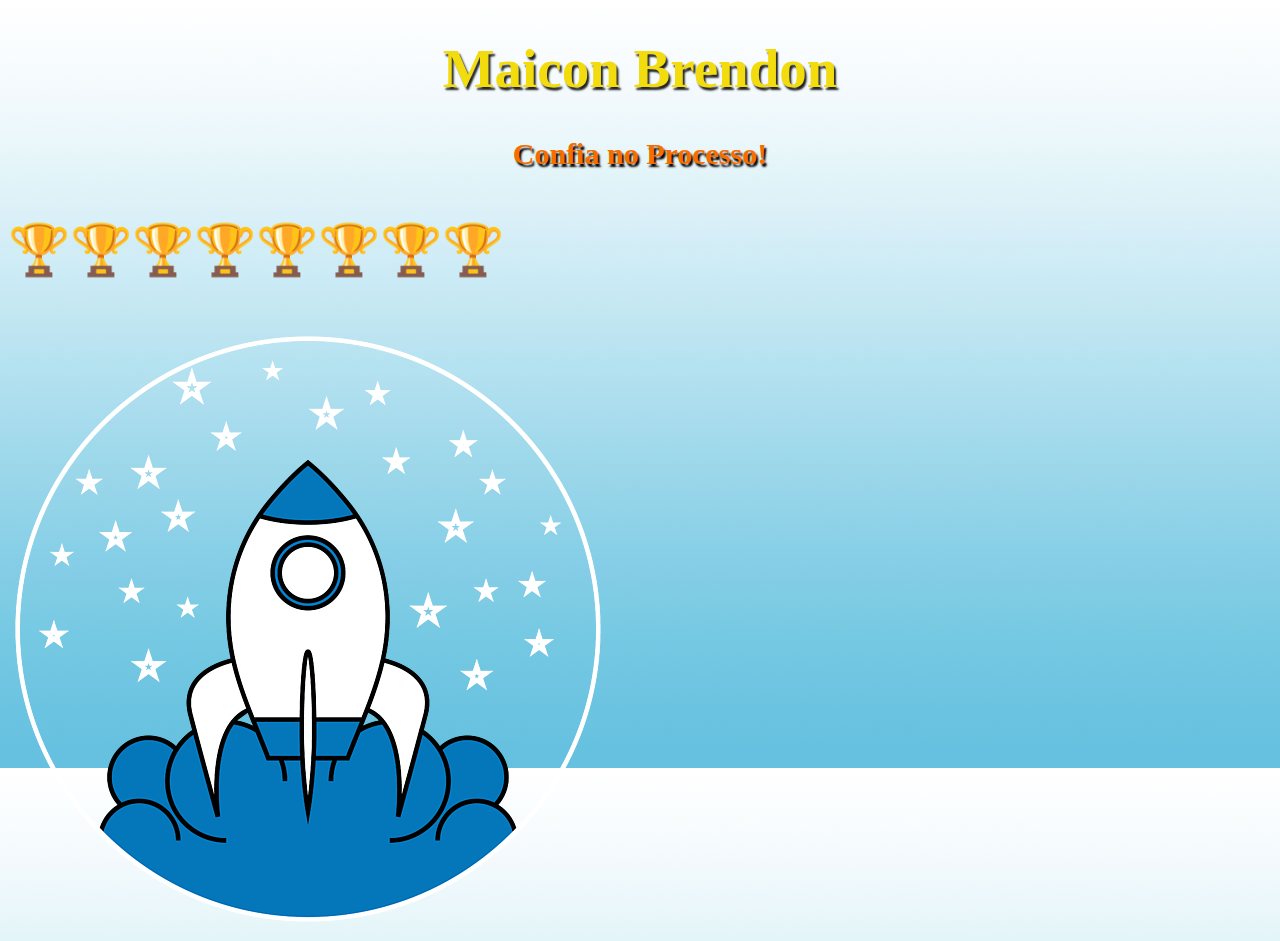
==== index.html @ f7c375b6 "Update index.html" ====
<!DOCTYPE html>
<html lang="pt">
<head>
    <meta charset="UTF-8">
    <meta http-equiv="X-UA-Compatible" content="IE=edge">
    <meta name="viewport" content="width=device-width, initial-scale=1.0">
    <link href="css/style.css" rel="stylesheet">
    <title>Trajetoria Maicon</title>
</head>
<body background="img/fundo.jpg">

   

    <h1>Maicon Brendon</h1>
    <h3>Confia no Processo!</h3>
    <p style="font-size:50px">&#127942;&#127942;&#127942;&#127942;&#127942;&#127942;&#127942;&#127942;</p>


    <a href="trajetoria.html"><img src="img\foguete.png"></a>
</body>

</html>
---- css/style.css ----
h1 {
    text-shadow: rgb(34, 34, 34) 2px 3px 2px;
    font-family: Audiowide;
    color: rgb(243, 220, 13);
    font-size:55px;
    text-align: center;
  }
  h3 {
    text-shadow: rgb(0, 0, 0) 2px 3px 2px;
    font-family: Copperplate, Papyrus, fantasy; 
    color: rgb(245, 110, 0);
    font-size:30px;
    text-align: center;
  }
  
button {
background-color: rgb(102, 199, 238);
font-size:  25px;
border-style:outset
}
h4 {
  font-size: 20px;
  
}
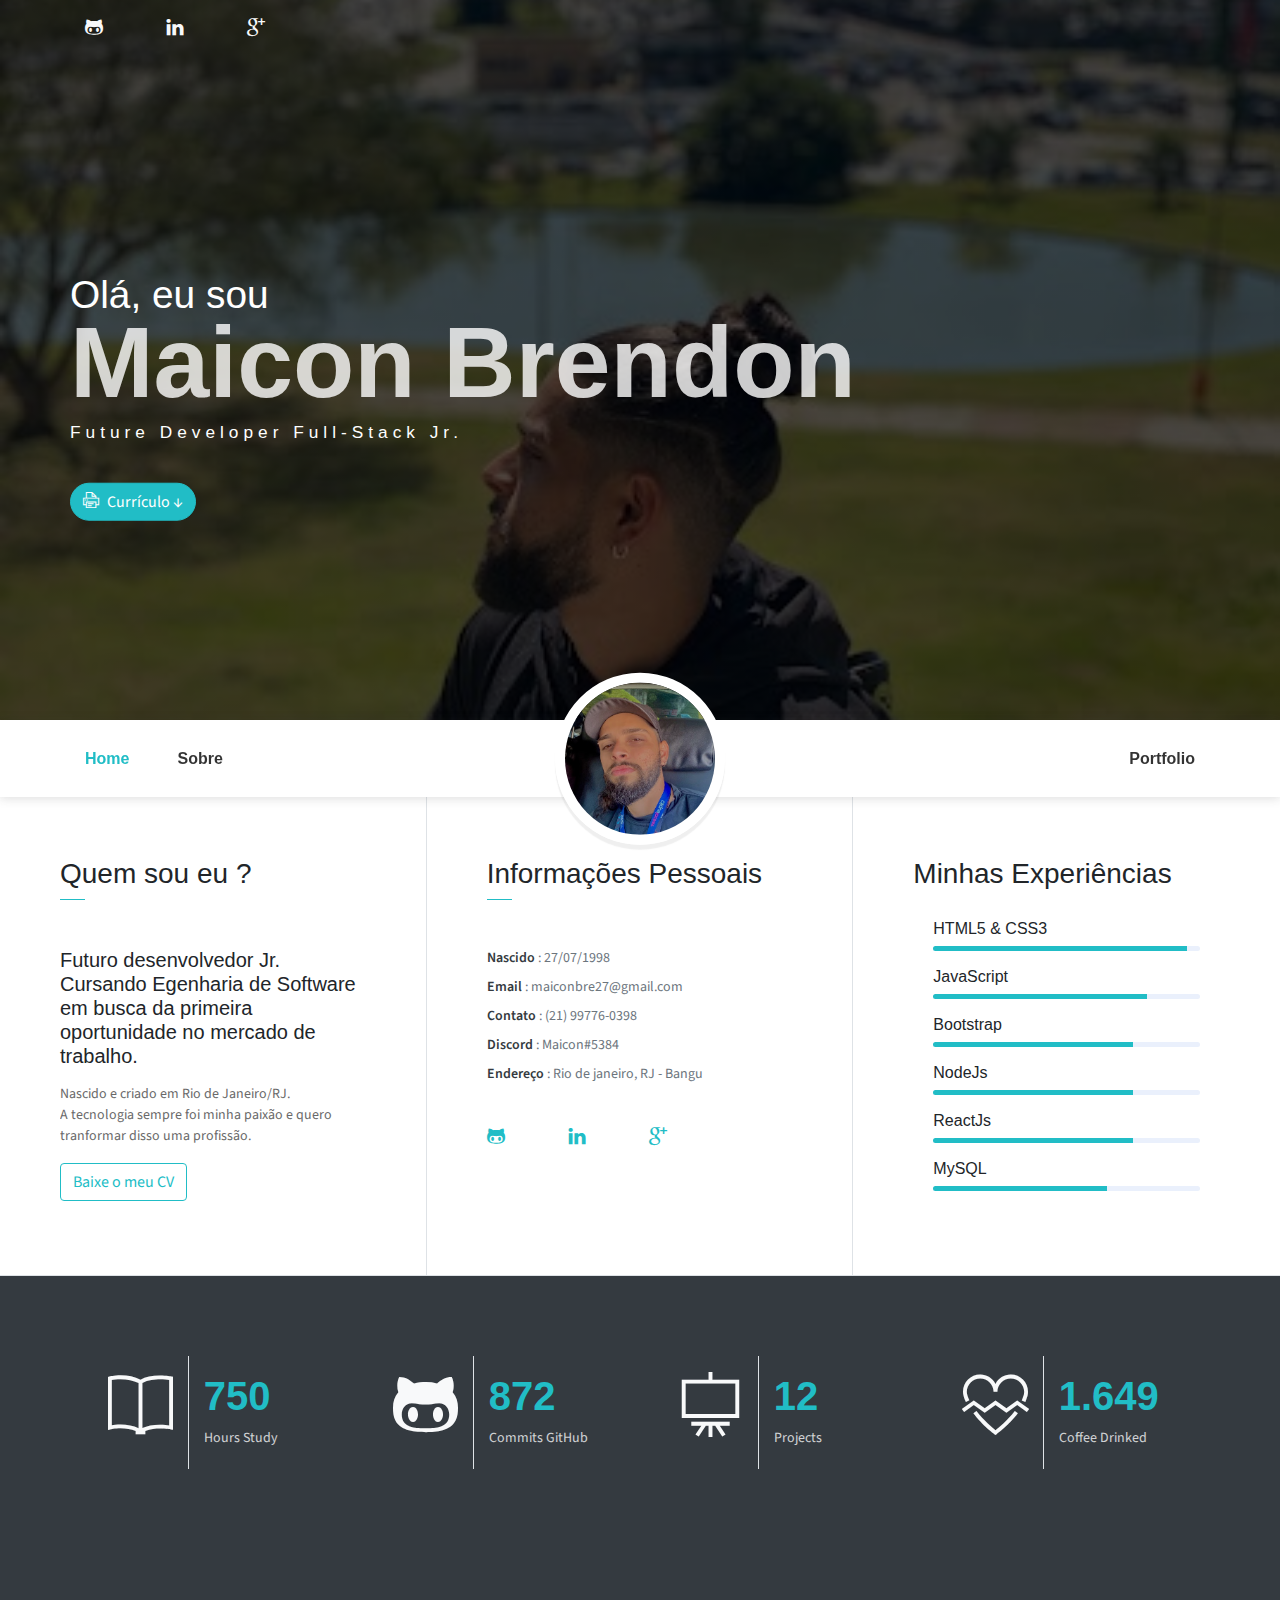
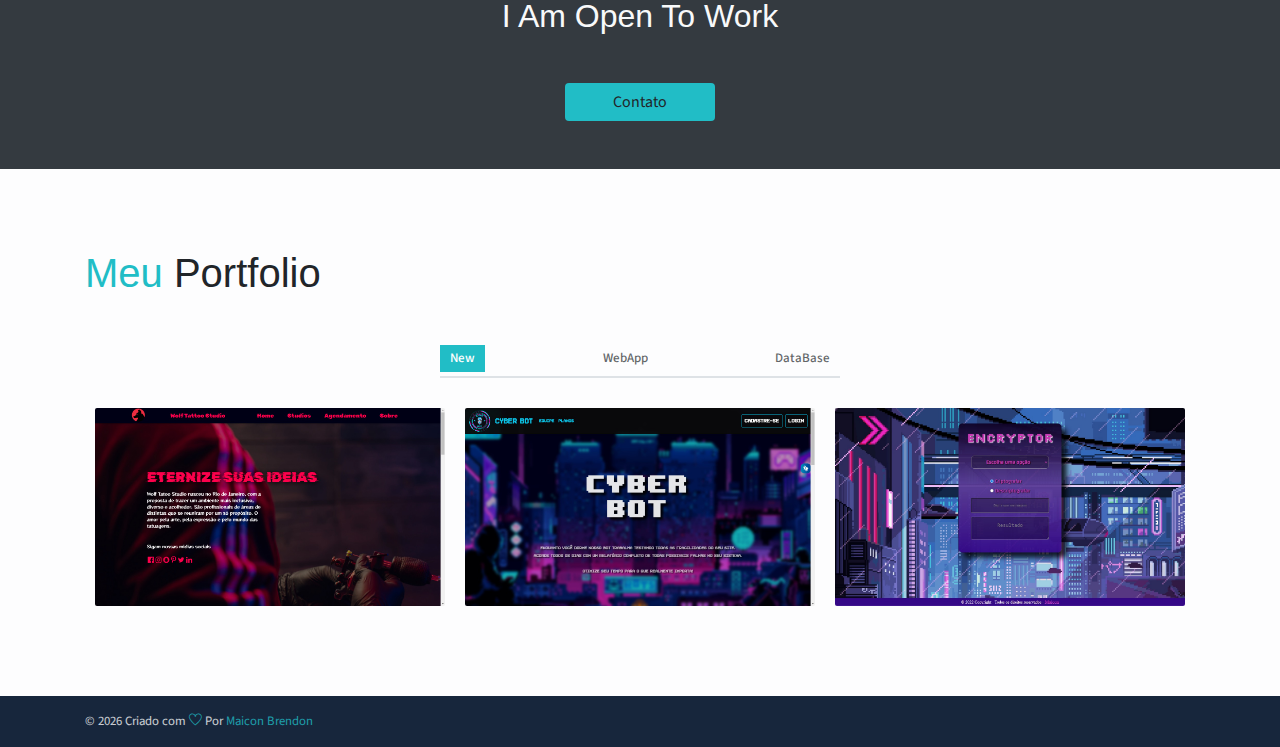
==== commit 13a7f58b: "initial" ====
--- a/index.html
+++ b/index.html
@@ -1,22 +1,375 @@
 <!DOCTYPE html>
-<html lang="pt">
+<html lang="Pt-br">
+
 <head>
-    <meta charset="UTF-8">
-    <meta http-equiv="X-UA-Compatible" content="IE=edge">
-    <meta name="viewport" content="width=device-width, initial-scale=1.0">
-    <link href="css/style.css" rel="stylesheet">
-    <title>Trajetoria Maicon</title>
+    <meta charset="utf-8">
+    <meta name="viewport" content="width=device-width, initial-scale=1, shrink-to-fit=no">
+    <meta name="description" content="Portifolio">
+    <meta name="author" content="Devcrud">
+    <title>Maicon Portifolio</title>
+    <!-- font icons -->
+    <link rel="stylesheet" href="assets/vendors/themify-icons/css/themify-icons.css">
+    <!-- Bootstrap -->
+    <link rel="stylesheet" href="assets/css/portifolio.css">
 </head>
-<body background="img/fundo.jpg">
-
-   
-
-    <h1>Maicon Brendon</h1>
-    <h3>Confia no Processo!</h3>
-    <p style="font-size:50px">&#127942;&#127942;&#127942;&#127942;&#127942;&#127942;&#127942;&#127942;</p>
-
-
-    <a href="trajetoria.html"><img src="img\foguete.png"></a>
+
+<body data-spy="scroll" data-target=".navbar" data-offset="40" id="home">
+    <header class="header">
+        <div class="container">
+            <ul class="social-icons pt-3">
+                <li class="social-item"><a class="social-link text-light" href="https://github.com/maiconbre"><i
+                            class="ti-github" aria-hidden="true"></i></a></li>
+                <li class="social-item"><a class="social-link text-light"
+                        href="https://www.linkedin.com/in/maiconbre"><i class="ti-linkedin" aria-hidden="true"></i></a>
+                </li>
+                <li class="social-item"><a class="social-link text-light" href="mailto:maiconbre27@gmail.com"><i
+                            class="ti-google" aria-hidden="true"></i></a></li>
+            </ul>
+            <div class="header-content">
+                <h4 class="header-subtitle">Olá, eu sou</h4>
+                <h1 class="header-title">Maicon Brendon</h1>
+                <h6 class="header-mono">Future Developer Full-Stack Jr.</h6>
+                <a
+                    href="https://docs.google.com/document/d/1qJkdGlMITbYzUSKzzNQLturrUmGFOZts/edit?usp=sharing&ouid=106747272976294875037&rtpof=true&sd=true">
+                    <button class="btn btn-primary btn-rounded"><i class="ti-printer pr-2"></i>Currículo ↓</button>
+                </a>
+            </div>
+        </div>
+    </header>
+    <nav class="navbar sticky-top navbar-expand-lg navbar-light bg-white" data-spy="affix" data-offset-top="510">
+        <div class="container">
+            <button class="navbar-toggler ml-auto" type="button" data-toggle="collapse"
+                data-target="#navbarSupportedContent" aria-controls="navbarSupportedContent" aria-expanded="false"
+                aria-label="Toggle navigation">
+                <span class="navbar-toggler-icon"></span>
+            </button>
+            <div class="collapse mt-sm-20 navbar-collapse" id="navbarSupportedContent">
+                <ul class="navbar-nav mr-auto">
+                    <li class="nav-item">
+                        <a href="#home" class="nav-link">Home</a>
+                    </li>
+                    <li class="nav-item">
+                        <a href="#about" class="nav-link">Sobre</a>
+                    </li>
+
+                </ul>
+                <ul class="navbar-nav brand">
+                    <img src="assets/imgs/avatar.jpg" alt="" class="brand-img">
+                    <li class="brand-txt">
+                        <h5 class="brand-title">Maicon Brendon</h5>
+                        <div class="brand-subtitle">Developer Jr.</div>
+                    </li>
+                </ul>
+                <ul class="navbar-nav ml-auto">
+                    <li class="nav-item">
+                        <a href="#portfolio" class="nav-link">Portfolio</a>
+                    </li>
+                </ul>
+            </div>
+        </div>
+    </nav>
+    <div class="container-fluid">
+        <div id="about" class="row about-section">
+            <div class="col-lg-4 about-card">
+                <h3 class="font-weight-light">Quem sou eu ?</h3>
+                <span class="line mb-5"></span>
+                <h5 class="mb-3">Futuro desenvolvedor Jr. <br>Cursando Egenharia de Software em busca da primeira oportunidade no mercado de trabalho.
+                </h5>
+                <p class="mt-20">Nascido e criado em Rio de Janeiro/RJ.<br> A tecnologia sempre foi minha paixão e quero
+                    tranformar disso uma profissão.</p>
+                <a
+                    href="https://docs.google.com/document/d/1qJkdGlMITbYzUSKzzNQLturrUmGFOZts/edit?usp=sharing&ouid=106747272976294875037&rtpof=true&sd=true">
+                    <button class="btn btn-outline-danger"><i class="icon-down-circled2 "></i>Baixe o meu CV</button>
+                </a>
+            </div>
+            <div class="col-lg-4 about-card">
+                <h3 class="font-weight-light">Informações Pessoais</h3>
+                <span class="line mb-5"></span>
+                <ul class="mt40 info list-unstyled">
+                    <li><span>Nascido</span> : 27/07/1998</li>
+                    <li><span>Email</span> : maiconbre27@gmail.com</li>
+                    <li><span>Contato</span> : (21) 99776-0398</li>
+                    <li><span>Discord</span> : Maicon#5384 </li>
+                    <li><span>Endereço</span> : Rio de janeiro, RJ - Bangu</li>
+                </ul>
+                <ul class="social-icons pt-3">
+                    <li class="social-item"><a class="social-link" href="https://github.com/maiconbre"><i
+                                class="ti-github" aria-hidden="true"></i></a></li>
+                    <li class="social-item"><a class="social-link" href="https://www.linkedin.com/in/maiconbre"><i
+                                class="ti-linkedin" aria-hidden="true"></i></a></li>
+                    <li class="social-item"><a class="social-link" href="mailto:maiconbre27@gmail.com"><i
+                                class="ti-google" aria-hidden="true"></i></a></li>
+                </ul>
+            </div>
+            <div class="col-lg-4 about-card">
+                <h3 class="font-weight-light">Minhas Experiências</h3>
+                <div class="card-body pb-2">
+                    <h6>HTML5 &amp; CSS3</h6>
+                    <div class="progress mb-3">
+                        <div class="progress-bar bg-danger" role="progressbar" style="width: 95%" aria-valuenow="25"
+                            aria-valuemin="0" aria-valuemax="100"></div>
+                    </div>
+                    <h6>JavaScript</h6>
+                    <div class="progress mb-3">
+                        <div class="progress-bar bg-danger" role="progressbar" style="width: 80%" aria-valuenow="25"
+                            aria-valuemin="0" aria-valuemax="100"></div>
+                    </div>
+                    <h6>Bootstrap</h6>
+                    <div class="progress mb-3">
+                        <div class="progress-bar bg-danger" role="progressbar" style="width: 75%" aria-valuenow="50"
+                            aria-valuemin="0" aria-valuemax="100"></div>
+                    </div>
+                    <h6>NodeJs</h6>
+                    <div class="progress mb-3">
+                        <div class="progress-bar bg-danger" role="progressbar" style="width: 75%" aria-valuenow="75"
+                            aria-valuemin="0" aria-valuemax="100"></div>
+                    </div>
+                    <h6>ReactJs</h6>
+                    <div class="progress mb-3">
+                        <div class="progress-bar bg-danger" role="progressbar" style="width: 75%" aria-valuenow="75"
+                            aria-valuemin="0" aria-valuemax="100"></div>
+                    </div>
+                    <h6>MySQL</h6>
+                    <div class="progress mb-3">
+                        <div class="progress-bar bg-danger" role="progressbar" style="width: 65%" aria-valuenow="75"
+                            aria-valuemin="0" aria-valuemax="100"></div>
+                    </div>
+                </div>
+            </div>
+        </div>
+    </div>
+
+
+
+    <section class="section bg-dark text-center">
+        <div class="container">
+            <div class="row text-center">
+                <div class="col-md-6 col-lg-3">
+                    <div class="row ">
+                        <div class="col-5 text-right text-light border-right py-3">
+                            <div class="m-auto"><i class="ti-book icon-xl"></i></div>
+                        </div>
+                        <div class="col-7 text-left py-3">
+                            <h1 class="text-danger font-weight-bold font40">750</h1>
+                            <p class="text-light mb-1">Hours Study</p>
+                        </div>
+                    </div>
+                </div>
+                <div class="col-md-6 col-lg-3">
+                    <div class="row">
+                        <div class="col-5 text-right text-light border-right py-3">
+                            <div class="m-auto"><i class="ti-github icon-xl"></i></div>
+                        </div>
+                        <div class="col-7 text-left py-3">
+                            <h1 class="text-danger font-weight-bold font40">872</h1>
+                            <p class="text-light mb-1">Commits GitHub</p>
+                        </div>
+                    </div>
+                </div>
+                <div class="col-md-6 col-lg-3">
+                    <div class="row">
+                        <div class="col-5 text-right text-light border-right py-3">
+                            <div class="m-auto"><i class="ti-blackboard icon-xl"></i></div>
+                        </div>
+                        <div class="col-7 text-left py-3">
+                            <h1 class="text-danger font-weight-bold font40">12</h1>
+                            <p class="text-light mb-1">Projects</p>
+                        </div>
+                    </div>
+                </div>
+                <div class="col-md-6 col-lg-3">
+                    <div class="row">
+                        <div class="col-5 text-right text-light border-right py-3">
+                            <div class="m-auto"><i class="ti-heart-broken icon-xl"></i></div>
+                        </div>
+                        <div class="col-7 text-left py-3">
+                            <h1 class="text-danger font-weight-bold font40">1.649</h1>
+                            <p class="text-light mb-1">Coffee Drinked</p>
+                        </div>
+                    </div>
+                </div>
+            </div>
+        </div>
+    </section>
+    <section class="section bg-dark py-5">
+        <div class="container text-center">
+            <h2 class="text-light mb-5 font-weight-normal">I Am Open To Work</h2>
+            <a href="mailto:maiconbre27@gmail.com">
+                <button class="btn bg-primary w-lg">Contato</button>
+            </a>
+        </div>
+    </section>
+
+    <!-- Portfolio Section -->
+    <section class="section bg-custom-gray" id="portfolio">
+        <div class="container">
+            <h1 class="mb-5"><span class="text-danger">Meu</span> Portfolio</h1>
+            <div class="portfolio">
+                <div class="filters">
+                    <a href="#" data-filter=".new" class="active">
+                        New
+                    </a>
+                    
+                    <a href="#" data-filter=".branding">
+                        WebApp
+                    </a>
+                    <a href="#" data-filter=".web">
+                        DataBase
+                    </a>
+                </div>
+                <div class="portfolio-container">
+                    <div class="col-md-6 col-lg-4 web">
+                        <div class="portfolio-item">
+                            <img src="assets/imgs/web-1.jpg" class="img-fluid"
+                                alt="Download free bootstrap 4 admin dashboard, free boootstrap 4 templates">
+                            <div class="content-holder">
+                                <a class="img-popup" href="assets/imgs/web-1.png"></a>
+                                <div class="text-holder">
+                                    <h6 class="title">MySQL & PowerBi</h6>
+                                    <p class="subtitle">Dashboard no conjunto de dados da Steam, afim de realizar uma visualização de dados no PowerBi a partir das Queries do MySQL.</p>
+                                </div>
+                            </div>
+                        </div>
+                    </div>
+                    <div class="col-md-6 col-lg-4 web">
+                        <div class="portfolio-item">
+                            <img src="assets/imgs/web-2.jpg" class="img-fluid"
+                                alt="Download free bootstrap 4 admin dashboard, free boootstrap 4 templates">
+                            <div class="content-holder">
+                                <a class="img-popup" href="assets/imgs/web-2.png"></a>
+                                <div class="text-holder">
+                                    <h6 class="title">NodeJS</h6>
+                                    <p class="subtitle">Consiste em usar o Node para criar um código que recebe uma lista de propriedades de CSS e devolve-as ordenadas de A-Z.</p>
+                                </div>
+                            </div>
+                        </div>
+                    </div>
+                    
+                    <div class="col-md-6 col-lg-4 web">
+                        <div class="portfolio-item">
+                            <img src="assets/imgs/web-4.jpg" class="img-fluid"
+                                alt="Download free bootstrap 4 admin dashboard, free boootstrap 4 templates">
+                            <div class="content-holder">
+                                <a class="img-popup" href="assets/imgs/web-3.png"></a>
+                                <div class="text-holder">
+                                    <h6 class="title">JSON Sever</h6>
+                                    <p class="subtitle">Data base para um site de Tatoo</p>
+                                </div>
+                            </div>
+                        </div>
+                    </div>
+                    <div class="col-md-6 col-lg-4 web">
+                        <div class="portfolio-item">
+                            <img src="assets/imgs/web-5.jpg" class="img-fluid"
+                                alt="Download free bootstrap 4 admin dashboard, free boootstrap 4 templates">
+                            <div class="content-holder">
+                                <a class="img-popup" href="assets/imgs/web-3.png"></a>
+                                <div class="text-holder">
+                                    <h6 class="title">JSON Sever</h6>
+                                    <p class="subtitle">Data base para um site de Tatoo</p>
+                                </div>
+                            </div>
+                        </div>
+                    </div>
+
+                    
+                    
+                   
+                    <div class="col-md-6 col-lg-4 branding new">
+                        <div class="portfolio-item">
+                            <img src="assets/imgs/branding-1.jpg" class="img-fluid"
+                                alt="Download free bootstrap 4 admin dashboard, free boootstrap 4 templates">
+                            <div class="content-holder">
+                                <a class="img-popup" href="assets/imgs/branding-1.jpg"></a>
+                                <div class="text-holder">
+                                    <h6 class="title">ReactJs + JSON Server</h6>
+                                    <p class="subtitle">Uma plataforma online que fornece informações sobre os estúdios de tatuagem, incluindo sua localização, horários de funcionamento, portfólio de trabalhos e também um formulário de agendamento em React.</p>
+                                </div>
+                            </div>
+                        </div>
+                    </div>
+                    <div class="col-md-6 col-lg-4 branding new">
+                        <div class="portfolio-item">
+                            <img src="assets/imgs/branding-2.jpg" class="img-fluid"
+                                alt="Download free bootstrap 4 admin dashboard, free boootstrap 4 templates">
+                            <div class="content-holder">
+                                <a class="img-popup" href="assets/imgs/branding-2.jpg"></a>
+                                <div class="text-holder">
+                                    <h6 class="title">BRANDING</h6>
+                                    <p class="subtitle">Expedita corporis doloremque velit in totam!</p>
+                                </div>
+                            </div>
+                        </div>
+                    </div>
+                    <div class="col-md-6 col-lg-4 branding ">
+                        <div class="portfolio-item">
+                            <img src="assets/imgs/branding-3.jpg" class="img-fluid"
+                                alt="Download free bootstrap 4 admin dashboard, free boootstrap 4 templates">
+                            <div class="content-holder">
+                                <a class="img-popup" href="assets/imgs/branding-3.jpg"></a>
+                                <div class="text-holder">
+                                    <h6 class="title">BRANDING</h6>
+                                    <p class="subtitle">Expedita corporis doloremque velit in totam!</p>
+                                </div>
+                            </div>
+                        </div>
+                    </div>
+                    <div class="col-md-6 col-lg-4 branding">
+                        <div class="portfolio-item">
+                            <img src="assets/imgs/branding-4.jpg" class="img-fluid"
+                                alt="Download free bootstrap 4 admin dashboard, free boootstrap 4 templates">
+                            <div class="content-holder">
+                                <a class="img-popup" href="assets/imgs/branding-4.jpg"></a>
+                                <div class="text-holder">
+                                    <h6 class="title">BRANDING</h6>
+                                    <p class="subtitle">Expedita corporis doloremque velit in totam!</p>
+                                </div>
+                            </div>
+                        </div>
+                    </div>
+                    <div class="col-md-6 col-lg-4 branding new">
+                        <div class="portfolio-item">
+                            <img src="assets/imgs/branding-5.jpg" class="img-fluid"
+                                alt="Download free bootstrap 4 admin dashboard, free boootstrap 4 templates">
+                            <div class="content-holder">
+                                <a class="img-popup" href="assets/imgs/branding-5.jpg"></a>
+                                <div class="text-holder">
+                                    <h6 class="title">BRANDING</h6>
+                                    <p class="subtitle">Expedita corporis doloremque velit in totam!</p>
+                                </div>
+                            </div>
+                        </div>
+                    </div>
+                </div>
+            </div>
+        </div>
+    </section>
+    <!-- End of portfolio section -->
+
+    <footer class="footer py-3">
+        <div class="container">
+            <p class="small mb-0 text-light">
+                &copy;
+                <script>document.write(new Date().getFullYear())</script> Criado com <i
+                    class="ti-heart text-danger"></i> Por <a href="https://github.com/maiconbre" target="_blank"><span
+                        class="text-danger" title="Bootstrap 4 Themes and Dashboards">Maicon Brendon</span></a>
+            </p>
+        </div>
+    </footer>
+
+    <!-- core  -->
+    <script src="assets/vendors/jquery/jquery-3.4.1.js"></script>
+    <script src="assets/vendors/bootstrap/bootstrap.bundle.js"></script>
+
+    <!-- bootstrap 3 affix -->
+    <script src="assets/vendors/bootstrap/bootstrap.affix.js"></script>
+
+    <!-- Isotope  -->
+    <script src="assets/vendors/isotope/isotope.pkgd.js"></script>
+
+    <!-- JavaScrip -->
+    <script src="assets/js/portifolio.js"></script>
+
 </body>
 
-</html>
+</html>--- a/assets/vendors/themify-icons/css/themify-icons.css
+++ b/assets/vendors/themify-icons/css/themify-icons.css
@@ -0,0 +1,1081 @@
+@font-face {
+	font-family: 'themify';
+	src:url("../fonts/themify.eot?-fvbane");
+	src:url("../fonts/themify.eot?#iefix-fvbane") format("embedded-opentype"),
+		url("../fonts/themify.woff?-fvbane") format("woff"),
+		url("../fonts/themify.ttf?-fvbane") format("truetype"),
+		url("../fonts/themify.svg?-fvbane#themify") format("svg");
+	font-weight: normal;
+	font-style: normal;
+}
+
+[class^="ti-"], [class*=" ti-"] {
+	font-family: 'themify';
+	speak: none;
+	font-style: normal;
+	font-weight: normal;
+	font-variant: normal;
+	text-transform: none;
+	line-height: 1;
+
+	/* Better Font Rendering =========== */
+	-webkit-font-smoothing: antialiased;
+	-moz-osx-font-smoothing: grayscale;
+}
+
+.ti-wand:before {
+	content: "\e600";
+}
+.ti-volume:before {
+	content: "\e601";
+}
+.ti-user:before {
+	content: "\e602";
+}
+.ti-unlock:before {
+	content: "\e603";
+}
+.ti-unlink:before {
+	content: "\e604";
+}
+.ti-trash:before {
+	content: "\e605";
+}
+.ti-thought:before {
+	content: "\e606";
+}
+.ti-target:before {
+	content: "\e607";
+}
+.ti-tag:before {
+	content: "\e608";
+}
+.ti-tablet:before {
+	content: "\e609";
+}
+.ti-star:before {
+	content: "\e60a";
+}
+.ti-spray:before {
+	content: "\e60b";
+}
+.ti-signal:before {
+	content: "\e60c";
+}
+.ti-shopping-cart:before {
+	content: "\e60d";
+}
+.ti-shopping-cart-full:before {
+	content: "\e60e";
+}
+.ti-settings:before {
+	content: "\e60f";
+}
+.ti-search:before {
+	content: "\e610";
+}
+.ti-zoom-in:before {
+	content: "\e611";
+}
+.ti-zoom-out:before {
+	content: "\e612";
+}
+.ti-cut:before {
+	content: "\e613";
+}
+.ti-ruler:before {
+	content: "\e614";
+}
+.ti-ruler-pencil:before {
+	content: "\e615";
+}
+.ti-ruler-alt:before {
+	content: "\e616";
+}
+.ti-bookmark:before {
+	content: "\e617";
+}
+.ti-bookmark-alt:before {
+	content: "\e618";
+}
+.ti-reload:before {
+	content: "\e619";
+}
+.ti-plus:before {
+	content: "\e61a";
+}
+.ti-pin:before {
+	content: "\e61b";
+}
+.ti-pencil:before {
+	content: "\e61c";
+}
+.ti-pencil-alt:before {
+	content: "\e61d";
+}
+.ti-paint-roller:before {
+	content: "\e61e";
+}
+.ti-paint-bucket:before {
+	content: "\e61f";
+}
+.ti-na:before {
+	content: "\e620";
+}
+.ti-mobile:before {
+	content: "\e621";
+}
+.ti-minus:before {
+	content: "\e622";
+}
+.ti-medall:before {
+	content: "\e623";
+}
+.ti-medall-alt:before {
+	content: "\e624";
+}
+.ti-marker:before {
+	content: "\e625";
+}
+.ti-marker-alt:before {
+	content: "\e626";
+}
+.ti-arrow-up:before {
+	content: "\e627";
+}
+.ti-arrow-right:before {
+	content: "\e628";
+}
+.ti-arrow-left:before {
+	content: "\e629";
+}
+.ti-arrow-down:before {
+	content: "\e62a";
+}
+.ti-lock:before {
+	content: "\e62b";
+}
+.ti-location-arrow:before {
+	content: "\e62c";
+}
+.ti-link:before {
+	content: "\e62d";
+}
+.ti-layout:before {
+	content: "\e62e";
+}
+.ti-layers:before {
+	content: "\e62f";
+}
+.ti-layers-alt:before {
+	content: "\e630";
+}
+.ti-key:before {
+	content: "\e631";
+}
+.ti-import:before {
+	content: "\e632";
+}
+.ti-image:before {
+	content: "\e633";
+}
+.ti-heart:before {
+	content: "\e634";
+}
+.ti-heart-broken:before {
+	content: "\e635";
+}
+.ti-hand-stop:before {
+	content: "\e636";
+}
+.ti-hand-open:before {
+	content: "\e637";
+}
+.ti-hand-drag:before {
+	content: "\e638";
+}
+.ti-folder:before {
+	content: "\e639";
+}
+.ti-flag:before {
+	content: "\e63a";
+}
+.ti-flag-alt:before {
+	content: "\e63b";
+}
+.ti-flag-alt-2:before {
+	content: "\e63c";
+}
+.ti-eye:before {
+	content: "\e63d";
+}
+.ti-export:before {
+	content: "\e63e";
+}
+.ti-exchange-vertical:before {
+	content: "\e63f";
+}
+.ti-desktop:before {
+	content: "\e640";
+}
+.ti-cup:before {
+	content: "\e641";
+}
+.ti-crown:before {
+	content: "\e642";
+}
+.ti-comments:before {
+	content: "\e643";
+}
+.ti-comment:before {
+	content: "\e644";
+}
+.ti-comment-alt:before {
+	content: "\e645";
+}
+.ti-close:before {
+	content: "\e646";
+}
+.ti-clip:before {
+	content: "\e647";
+}
+.ti-angle-up:before {
+	content: "\e648";
+}
+.ti-angle-right:before {
+	content: "\e649";
+}
+.ti-angle-left:before {
+	content: "\e64a";
+}
+.ti-angle-down:before {
+	content: "\e64b";
+}
+.ti-check:before {
+	content: "\e64c";
+}
+.ti-check-box:before {
+	content: "\e64d";
+}
+.ti-camera:before {
+	content: "\e64e";
+}
+.ti-announcement:before {
+	content: "\e64f";
+}
+.ti-brush:before {
+	content: "\e650";
+}
+.ti-briefcase:before {
+	content: "\e651";
+}
+.ti-bolt:before {
+	content: "\e652";
+}
+.ti-bolt-alt:before {
+	content: "\e653";
+}
+.ti-blackboard:before {
+	content: "\e654";
+}
+.ti-bag:before {
+	content: "\e655";
+}
+.ti-move:before {
+	content: "\e656";
+}
+.ti-arrows-vertical:before {
+	content: "\e657";
+}
+.ti-arrows-horizontal:before {
+	content: "\e658";
+}
+.ti-fullscreen:before {
+	content: "\e659";
+}
+.ti-arrow-top-right:before {
+	content: "\e65a";
+}
+.ti-arrow-top-left:before {
+	content: "\e65b";
+}
+.ti-arrow-circle-up:before {
+	content: "\e65c";
+}
+.ti-arrow-circle-right:before {
+	content: "\e65d";
+}
+.ti-arrow-circle-left:before {
+	content: "\e65e";
+}
+.ti-arrow-circle-down:before {
+	content: "\e65f";
+}
+.ti-angle-double-up:before {
+	content: "\e660";
+}
+.ti-angle-double-right:before {
+	content: "\e661";
+}
+.ti-angle-double-left:before {
+	content: "\e662";
+}
+.ti-angle-double-down:before {
+	content: "\e663";
+}
+.ti-zip:before {
+	content: "\e664";
+}
+.ti-world:before {
+	content: "\e665";
+}
+.ti-wheelchair:before {
+	content: "\e666";
+}
+.ti-view-list:before {
+	content: "\e667";
+}
+.ti-view-list-alt:before {
+	content: "\e668";
+}
+.ti-view-grid:before {
+	content: "\e669";
+}
+.ti-uppercase:before {
+	content: "\e66a";
+}
+.ti-upload:before {
+	content: "\e66b";
+}
+.ti-underline:before {
+	content: "\e66c";
+}
+.ti-truck:before {
+	content: "\e66d";
+}
+.ti-timer:before {
+	content: "\e66e";
+}
+.ti-ticket:before {
+	content: "\e66f";
+}
+.ti-thumb-up:before {
+	content: "\e670";
+}
+.ti-thumb-down:before {
+	content: "\e671";
+}
+.ti-text:before {
+	content: "\e672";
+}
+.ti-stats-up:before {
+	content: "\e673";
+}
+.ti-stats-down:before {
+	content: "\e674";
+}
+.ti-split-v:before {
+	content: "\e675";
+}
+.ti-split-h:before {
+	content: "\e676";
+}
+.ti-smallcap:before {
+	content: "\e677";
+}
+.ti-shine:before {
+	content: "\e678";
+}
+.ti-shift-right:before {
+	content: "\e679";
+}
+.ti-shift-left:before {
+	content: "\e67a";
+}
+.ti-shield:before {
+	content: "\e67b";
+}
+.ti-notepad:before {
+	content: "\e67c";
+}
+.ti-server:before {
+	content: "\e67d";
+}
+.ti-quote-right:before {
+	content: "\e67e";
+}
+.ti-quote-left:before {
+	content: "\e67f";
+}
+.ti-pulse:before {
+	content: "\e680";
+}
+.ti-printer:before {
+	content: "\e681";
+}
+.ti-power-off:before {
+	content: "\e682";
+}
+.ti-plug:before {
+	content: "\e683";
+}
+.ti-pie-chart:before {
+	content: "\e684";
+}
+.ti-paragraph:before {
+	content: "\e685";
+}
+.ti-panel:before {
+	content: "\e686";
+}
+.ti-package:before {
+	content: "\e687";
+}
+.ti-music:before {
+	content: "\e688";
+}
+.ti-music-alt:before {
+	content: "\e689";
+}
+.ti-mouse:before {
+	content: "\e68a";
+}
+.ti-mouse-alt:before {
+	content: "\e68b";
+}
+.ti-money:before {
+	content: "\e68c";
+}
+.ti-microphone:before {
+	content: "\e68d";
+}
+.ti-menu:before {
+	content: "\e68e";
+}
+.ti-menu-alt:before {
+	content: "\e68f";
+}
+.ti-map:before {
+	content: "\e690";
+}
+.ti-map-alt:before {
+	content: "\e691";
+}
+.ti-loop:before {
+	content: "\e692";
+}
+.ti-location-pin:before {
+	content: "\e693";
+}
+.ti-list:before {
+	content: "\e694";
+}
+.ti-light-bulb:before {
+	content: "\e695";
+}
+.ti-Italic:before {
+	content: "\e696";
+}
+.ti-info:before {
+	content: "\e697";
+}
+.ti-infinite:before {
+	content: "\e698";
+}
+.ti-id-badge:before {
+	content: "\e699";
+}
+.ti-hummer:before {
+	content: "\e69a";
+}
+.ti-home:before {
+	content: "\e69b";
+}
+.ti-help:before {
+	content: "\e69c";
+}
+.ti-headphone:before {
+	content: "\e69d";
+}
+.ti-harddrives:before {
+	content: "\e69e";
+}
+.ti-harddrive:before {
+	content: "\e69f";
+}
+.ti-gift:before {
+	content: "\e6a0";
+}
+.ti-game:before {
+	content: "\e6a1";
+}
+.ti-filter:before {
+	content: "\e6a2";
+}
+.ti-files:before {
+	content: "\e6a3";
+}
+.ti-file:before {
+	content: "\e6a4";
+}
+.ti-eraser:before {
+	content: "\e6a5";
+}
+.ti-envelope:before {
+	content: "\e6a6";
+}
+.ti-download:before {
+	content: "\e6a7";
+}
+.ti-direction:before {
+	content: "\e6a8";
+}
+.ti-direction-alt:before {
+	content: "\e6a9";
+}
+.ti-dashboard:before {
+	content: "\e6aa";
+}
+.ti-control-stop:before {
+	content: "\e6ab";
+}
+.ti-control-shuffle:before {
+	content: "\e6ac";
+}
+.ti-control-play:before {
+	content: "\e6ad";
+}
+.ti-control-pause:before {
+	content: "\e6ae";
+}
+.ti-control-forward:before {
+	content: "\e6af";
+}
+.ti-control-backward:before {
+	content: "\e6b0";
+}
+.ti-cloud:before {
+	content: "\e6b1";
+}
+.ti-cloud-up:before {
+	content: "\e6b2";
+}
+.ti-cloud-down:before {
+	content: "\e6b3";
+}
+.ti-clipboard:before {
+	content: "\e6b4";
+}
+.ti-car:before {
+	content: "\e6b5";
+}
+.ti-calendar:before {
+	content: "\e6b6";
+}
+.ti-book:before {
+	content: "\e6b7";
+}
+.ti-bell:before {
+	content: "\e6b8";
+}
+.ti-basketball:before {
+	content: "\e6b9";
+}
+.ti-bar-chart:before {
+	content: "\e6ba";
+}
+.ti-bar-chart-alt:before {
+	content: "\e6bb";
+}
+.ti-back-right:before {
+	content: "\e6bc";
+}
+.ti-back-left:before {
+	content: "\e6bd";
+}
+.ti-arrows-corner:before {
+	content: "\e6be";
+}
+.ti-archive:before {
+	content: "\e6bf";
+}
+.ti-anchor:before {
+	content: "\e6c0";
+}
+.ti-align-right:before {
+	content: "\e6c1";
+}
+.ti-align-left:before {
+	content: "\e6c2";
+}
+.ti-align-justify:before {
+	content: "\e6c3";
+}
+.ti-align-center:before {
+	content: "\e6c4";
+}
+.ti-alert:before {
+	content: "\e6c5";
+}
+.ti-alarm-clock:before {
+	content: "\e6c6";
+}
+.ti-agenda:before {
+	content: "\e6c7";
+}
+.ti-write:before {
+	content: "\e6c8";
+}
+.ti-window:before {
+	content: "\e6c9";
+}
+.ti-widgetized:before {
+	content: "\e6ca";
+}
+.ti-widget:before {
+	content: "\e6cb";
+}
+.ti-widget-alt:before {
+	content: "\e6cc";
+}
+.ti-wallet:before {
+	content: "\e6cd";
+}
+.ti-video-clapper:before {
+	content: "\e6ce";
+}
+.ti-video-camera:before {
+	content: "\e6cf";
+}
+.ti-vector:before {
+	content: "\e6d0";
+}
+.ti-themify-logo:before {
+	content: "\e6d1";
+}
+.ti-themify-favicon:before {
+	content: "\e6d2";
+}
+.ti-themify-favicon-alt:before {
+	content: "\e6d3";
+}
+.ti-support:before {
+	content: "\e6d4";
+}
+.ti-stamp:before {
+	content: "\e6d5";
+}
+.ti-split-v-alt:before {
+	content: "\e6d6";
+}
+.ti-slice:before {
+	content: "\e6d7";
+}
+.ti-shortcode:before {
+	content: "\e6d8";
+}
+.ti-shift-right-alt:before {
+	content: "\e6d9";
+}
+.ti-shift-left-alt:before {
+	content: "\e6da";
+}
+.ti-ruler-alt-2:before {
+	content: "\e6db";
+}
+.ti-receipt:before {
+	content: "\e6dc";
+}
+.ti-pin2:before {
+	content: "\e6dd";
+}
+.ti-pin-alt:before {
+	content: "\e6de";
+}
+.ti-pencil-alt2:before {
+	content: "\e6df";
+}
+.ti-palette:before {
+	content: "\e6e0";
+}
+.ti-more:before {
+	content: "\e6e1";
+}
+.ti-more-alt:before {
+	content: "\e6e2";
+}
+.ti-microphone-alt:before {
+	content: "\e6e3";
+}
+.ti-magnet:before {
+	content: "\e6e4";
+}
+.ti-line-double:before {
+	content: "\e6e5";
+}
+.ti-line-dotted:before {
+	content: "\e6e6";
+}
+.ti-line-dashed:before {
+	content: "\e6e7";
+}
+.ti-layout-width-full:before {
+	content: "\e6e8";
+}
+.ti-layout-width-default:before {
+	content: "\e6e9";
+}
+.ti-layout-width-default-alt:before {
+	content: "\e6ea";
+}
+.ti-layout-tab:before {
+	content: "\e6eb";
+}
+.ti-layout-tab-window:before {
+	content: "\e6ec";
+}
+.ti-layout-tab-v:before {
+	content: "\e6ed";
+}
+.ti-layout-tab-min:before {
+	content: "\e6ee";
+}
+.ti-layout-slider:before {
+	content: "\e6ef";
+}
+.ti-layout-slider-alt:before {
+	content: "\e6f0";
+}
+.ti-layout-sidebar-right:before {
+	content: "\e6f1";
+}
+.ti-layout-sidebar-none:before {
+	content: "\e6f2";
+}
+.ti-layout-sidebar-left:before {
+	content: "\e6f3";
+}
+.ti-layout-placeholder:before {
+	content: "\e6f4";
+}
+.ti-layout-menu:before {
+	content: "\e6f5";
+}
+.ti-layout-menu-v:before {
+	content: "\e6f6";
+}
+.ti-layout-menu-separated:before {
+	content: "\e6f7";
+}
+.ti-layout-menu-full:before {
+	content: "\e6f8";
+}
+.ti-layout-media-right-alt:before {
+	content: "\e6f9";
+}
+.ti-layout-media-right:before {
+	content: "\e6fa";
+}
+.ti-layout-media-overlay:before {
+	content: "\e6fb";
+}
+.ti-layout-media-overlay-alt:before {
+	content: "\e6fc";
+}
+.ti-layout-media-overlay-alt-2:before {
+	content: "\e6fd";
+}
+.ti-layout-media-left-alt:before {
+	content: "\e6fe";
+}
+.ti-layout-media-left:before {
+	content: "\e6ff";
+}
+.ti-layout-media-center-alt:before {
+	content: "\e700";
+}
+.ti-layout-media-center:before {
+	content: "\e701";
+}
+.ti-layout-list-thumb:before {
+	content: "\e702";
+}
+.ti-layout-list-thumb-alt:before {
+	content: "\e703";
+}
+.ti-layout-list-post:before {
+	content: "\e704";
+}
+.ti-layout-list-large-image:before {
+	content: "\e705";
+}
+.ti-layout-line-solid:before {
+	content: "\e706";
+}
+.ti-layout-grid4:before {
+	content: "\e707";
+}
+.ti-layout-grid3:before {
+	content: "\e708";
+}
+.ti-layout-grid2:before {
+	content: "\e709";
+}
+.ti-layout-grid2-thumb:before {
+	content: "\e70a";
+}
+.ti-layout-cta-right:before {
+	content: "\e70b";
+}
+.ti-layout-cta-left:before {
+	content: "\e70c";
+}
+.ti-layout-cta-center:before {
+	content: "\e70d";
+}
+.ti-layout-cta-btn-right:before {
+	content: "\e70e";
+}
+.ti-layout-cta-btn-left:before {
+	content: "\e70f";
+}
+.ti-layout-column4:before {
+	content: "\e710";
+}
+.ti-layout-column3:before {
+	content: "\e711";
+}
+.ti-layout-column2:before {
+	content: "\e712";
+}
+.ti-layout-accordion-separated:before {
+	content: "\e713";
+}
+.ti-layout-accordion-merged:before {
+	content: "\e714";
+}
+.ti-layout-accordion-list:before {
+	content: "\e715";
+}
+.ti-ink-pen:before {
+	content: "\e716";
+}
+.ti-info-alt:before {
+	content: "\e717";
+}
+.ti-help-alt:before {
+	content: "\e718";
+}
+.ti-headphone-alt:before {
+	content: "\e719";
+}
+.ti-hand-point-up:before {
+	content: "\e71a";
+}
+.ti-hand-point-right:before {
+	content: "\e71b";
+}
+.ti-hand-point-left:before {
+	content: "\e71c";
+}
+.ti-hand-point-down:before {
+	content: "\e71d";
+}
+.ti-gallery:before {
+	content: "\e71e";
+}
+.ti-face-smile:before {
+	content: "\e71f";
+}
+.ti-face-sad:before {
+	content: "\e720";
+}
+.ti-credit-card:before {
+	content: "\e721";
+}
+.ti-control-skip-forward:before {
+	content: "\e722";
+}
+.ti-control-skip-backward:before {
+	content: "\e723";
+}
+.ti-control-record:before {
+	content: "\e724";
+}
+.ti-control-eject:before {
+	content: "\e725";
+}
+.ti-comments-smiley:before {
+	content: "\e726";
+}
+.ti-brush-alt:before {
+	content: "\e727";
+}
+.ti-youtube:before {
+	content: "\e728";
+}
+.ti-vimeo:before {
+	content: "\e729";
+}
+.ti-twitter:before {
+	content: "\e72a";
+}
+.ti-time:before {
+	content: "\e72b";
+}
+.ti-tumblr:before {
+	content: "\e72c";
+}
+.ti-skype:before {
+	content: "\e72d";
+}
+.ti-share:before {
+	content: "\e72e";
+}
+.ti-share-alt:before {
+	content: "\e72f";
+}
+.ti-rocket:before {
+	content: "\e730";
+}
+.ti-pinterest:before {
+	content: "\e731";
+}
+.ti-new-window:before {
+	content: "\e732";
+}
+.ti-microsoft:before {
+	content: "\e733";
+}
+.ti-list-ol:before {
+	content: "\e734";
+}
+.ti-linkedin:before {
+	content: "\e735";
+}
+.ti-layout-sidebar-2:before {
+	content: "\e736";
+}
+.ti-layout-grid4-alt:before {
+	content: "\e737";
+}
+.ti-layout-grid3-alt:before {
+	content: "\e738";
+}
+.ti-layout-grid2-alt:before {
+	content: "\e739";
+}
+.ti-layout-column4-alt:before {
+	content: "\e73a";
+}
+.ti-layout-column3-alt:before {
+	content: "\e73b";
+}
+.ti-layout-column2-alt:before {
+	content: "\e73c";
+}
+.ti-instagram:before {
+	content: "\e73d";
+}
+.ti-google:before {
+	content: "\e73e";
+}
+.ti-github:before {
+	content: "\e73f";
+}
+.ti-flickr:before {
+	content: "\e740";
+}
+.ti-facebook:before {
+	content: "\e741";
+}
+.ti-dropbox:before {
+	content: "\e742";
+}
+.ti-dribbble:before {
+	content: "\e743";
+}
+.ti-apple:before {
+	content: "\e744";
+}
+.ti-android:before {
+	content: "\e745";
+}
+.ti-save:before {
+	content: "\e746";
+}
+.ti-save-alt:before {
+	content: "\e747";
+}
+.ti-yahoo:before {
+	content: "\e748";
+}
+.ti-wordpress:before {
+	content: "\e749";
+}
+.ti-vimeo-alt:before {
+	content: "\e74a";
+}
+.ti-twitter-alt:before {
+	content: "\e74b";
+}
+.ti-tumblr-alt:before {
+	content: "\e74c";
+}
+.ti-trello:before {
+	content: "\e74d";
+}
+.ti-stack-overflow:before {
+	content: "\e74e";
+}
+.ti-soundcloud:before {
+	content: "\e74f";
+}
+.ti-sharethis:before {
+	content: "\e750";
+}
+.ti-sharethis-alt:before {
+	content: "\e751";
+}
+.ti-reddit:before {
+	content: "\e752";
+}
+.ti-pinterest-alt:before {
+	content: "\e753";
+}
+.ti-microsoft-alt:before {
+	content: "\e754";
+}
+.ti-linux:before {
+	content: "\e755";
+}
+.ti-jsfiddle:before {
+	content: "\e756";
+}
+.ti-joomla:before {
+	content: "\e757";
+}
+.ti-html5:before {
+	content: "\e758";
+}
+.ti-flickr-alt:before {
+	content: "\e759";
+}
+.ti-email:before {
+	content: "\e75a";
+}
+.ti-drupal:before {
+	content: "\e75b";
+}
+.ti-dropbox-alt:before {
+	content: "\e75c";
+}
+.ti-css3:before {
+	content: "\e75d";
+}
+.ti-rss:before {
+	content: "\e75e";
+}
+.ti-rss-alt:before {
+	content: "\e75f";
+}
--- a/assets/css/portifolio.css
+++ b/assets/css/portifolio.css
@@ -0,0 +1,11684 @@
+@charset "UTF-8";
+/*!
+=========================================================
+*Landing page
+=========================================================
+
+* Copyright: 2019 DevCRUD (https://devcrud.com)
+* Licensed: (https://devcrud.com/licenses)
+* Coded by www.devcrud.com
+
+=========================================================
+
+* The above copyright notice and this permission notice shall be included in all copies or substantial portions of the Software.
+*/
+@import url("https://fonts.googleapis.com/css?family=Source+Sans+Pro:200,200i,300,300i,400,400i,600,600i,700,700i,900,900i&display=swap");
+:root {
+  --blue: #79A9F5;
+  --indigo: #rgb(33, 189, 198);
+  --purple: #A16AE8;
+  --pink: #rgb(33, 189, 198);
+  --red: #21bdc6;
+  --orange: #rgb(33, 189, 198);
+  --yellow: #FAD02C;
+  --green: #A3C14A;
+  --teal: #20c997;
+  --cyan: #47D8E0;
+  --white: #fff;
+  --gray: #6c757d;
+  --gray-dark: #343a40;
+  --primary: #21bdc6;
+  --secondary: #6c757d;
+  --success: #A3C14A;
+  --info: #47D8E0;
+  --warning: rgba(71, 216, 224, 0.5);
+  --danger: #21bdc6;
+  --light: #f8f9fa;
+  --dark: #343a40;
+  --breakpoint-xs: 0;
+  --breakpoint-sm: 576px;
+  --breakpoint-md: 768px;
+  --breakpoint-lg: 992px;
+  --breakpoint-xl: 1200px;
+  --font-family-sans-serif: "Source Sans Pro", sans-serif;
+  --font-family-monospace: SFMono-Regular, Menlo, Monaco, Consolas, "Liberation Mono", "Courier New", monospace;
+}
+
+*,
+*::before,
+*::after {
+  box-sizing: border-box;
+}
+
+html {
+  font-family: sans-serif;
+  line-height: 1.15;
+  -webkit-text-size-adjust: 100%;
+  -webkit-tap-highlight-color: rgba(0, 0, 0, 0);
+}
+
+article, aside, figcaption, figure, footer, header, hgroup, main, nav, section {
+  display: block;
+}
+
+body {
+  margin: 0;
+  font-family: "Source Sans Pro", sans-serif;
+  font-size: 1rem;
+  font-weight: 400;
+  line-height: 1.5;
+  color: #212529;
+  text-align: left;
+  background-color: #fff;
+}
+
+[tabindex="-1"]:focus {
+  outline: 0 !important;
+}
+
+hr {
+  box-sizing: content-box;
+  height: 0;
+  overflow: visible;
+}
+
+h1, h2, h3, h4, h5, h6 {
+  margin-top: 0;
+  margin-bottom: 0.5rem;
+}
+
+p {
+  margin-top: 0;
+  margin-bottom: 1rem;
+}
+
+abbr[title],
+abbr[data-original-title] {
+  text-decoration: underline;
+  -webkit-text-decoration: underline dotted;
+          text-decoration: underline dotted;
+  cursor: help;
+  border-bottom: 0;
+  -webkit-text-decoration-skip-ink: none;
+          text-decoration-skip-ink: none;
+}
+
+address {
+  margin-bottom: 1rem;
+  font-style: normal;
+  line-height: inherit;
+}
+
+ol,
+ul,
+dl {
+  margin-top: 0;
+  margin-bottom: 1rem;
+}
+
+ol ol,
+ul ul,
+ol ul,
+ul ol {
+  margin-bottom: 0;
+}
+
+dt {
+  font-weight: 700;
+}
+
+dd {
+  margin-bottom: .5rem;
+  margin-left: 0;
+}
+
+blockquote {
+  margin: 0 0 1rem;
+}
+
+b,
+strong {
+  font-weight: bolder;
+}
+
+small {
+  font-size: 80%;
+}
+
+sub,
+sup {
+  position: relative;
+  font-size: 75%;
+  line-height: 0;
+  vertical-align: baseline;
+}
+
+sub {
+  bottom: -.25em;
+}
+
+sup {
+  top: -.5em;
+}
+
+a {
+  color: #21bdc6;
+  text-decoration: none;
+  background-color: transparent;
+}
+
+a:hover {
+  color: #f51330;
+  text-decoration: none;
+}
+
+a:not([href]):not([tabindex]) {
+  color: inherit;
+  text-decoration: none;
+}
+
+a:not([href]):not([tabindex]):hover, a:not([href]):not([tabindex]):focus {
+  color: inherit;
+  text-decoration: none;
+}
+
+a:not([href]):not([tabindex]):focus {
+  outline: 0;
+}
+
+pre,
+code,
+kbd,
+samp {
+  font-family: SFMono-Regular, Menlo, Monaco, Consolas, "Liberation Mono", "Courier New", monospace;
+  font-size: 1em;
+}
+
+pre {
+  margin-top: 0;
+  margin-bottom: 1rem;
+  overflow: auto;
+}
+
+figure {
+  margin: 0 0 1rem;
+}
+
+img {
+  vertical-align: middle;
+  border-style: none;
+}
+
+svg {
+  overflow: hidden;
+  vertical-align: middle;
+}
+
+table {
+  border-collapse: collapse;
+}
+
+caption {
+  padding-top: 0.75rem;
+  padding-bottom: 0.75rem;
+  color: #6c757d;
+  text-align: left;
+  caption-side: bottom;
+}
+
+th {
+  text-align: inherit;
+}
+
+label {
+  display: inline-block;
+  margin-bottom: 0.5rem;
+}
+
+button {
+  border-radius: 0;
+}
+
+button:focus {
+  outline: 1px dotted;
+  outline: 5px auto -webkit-focus-ring-color;
+}
+
+input,
+button,
+select,
+optgroup,
+textarea {
+  margin: 0;
+  font-family: inherit;
+  font-size: inherit;
+  line-height: inherit;
+}
+
+button,
+input {
+  overflow: visible;
+}
+
+button,
+select {
+  text-transform: none;
+}
+
+select {
+  word-wrap: normal;
+}
+
+button,
+[type="button"],
+[type="reset"],
+[type="submit"] {
+  -webkit-appearance: button;
+}
+
+button:not(:disabled),
+[type="button"]:not(:disabled),
+[type="reset"]:not(:disabled),
+[type="submit"]:not(:disabled) {
+  cursor: pointer;
+}
+
+button::-moz-focus-inner,
+[type="button"]::-moz-focus-inner,
+[type="reset"]::-moz-focus-inner,
+[type="submit"]::-moz-focus-inner {
+  padding: 0;
+  border-style: none;
+}
+
+input[type="radio"],
+input[type="checkbox"] {
+  box-sizing: border-box;
+  padding: 0;
+}
+
+input[type="date"],
+input[type="time"],
+input[type="datetime-local"],
+input[type="month"] {
+  -webkit-appearance: listbox;
+}
+
+textarea {
+  overflow: auto;
+  resize: vertical;
+}
+
+fieldset {
+  min-width: 0;
+  padding: 0;
+  margin: 0;
+  border: 0;
+}
+
+legend {
+  display: block;
+  width: 100%;
+  max-width: 100%;
+  padding: 0;
+  margin-bottom: .5rem;
+  font-size: 1.5rem;
+  line-height: inherit;
+  color: inherit;
+  white-space: normal;
+}
+
+progress {
+  vertical-align: baseline;
+}
+
+[type="number"]::-webkit-inner-spin-button,
+[type="number"]::-webkit-outer-spin-button {
+  height: auto;
+}
+
+[type="search"] {
+  outline-offset: -2px;
+  -webkit-appearance: none;
+}
+
+[type="search"]::-webkit-search-decoration {
+  -webkit-appearance: none;
+}
+
+::-webkit-file-upload-button {
+  font: inherit;
+  -webkit-appearance: button;
+}
+
+output {
+  display: inline-block;
+}
+
+summary {
+  display: list-item;
+  cursor: pointer;
+}
+
+template {
+  display: none;
+}
+
+[hidden] {
+  display: none !important;
+}
+
+h1, h2, h3, h4, h5, h6,
+.h1, .h2, .h3, .h4, .h5, .h6 {
+  margin-bottom: 0.5rem;
+  font-family: "Dosis", sans-serif;
+  font-weight: 500;
+  line-height: 1.2;
+}
+
+h1, .h1 {
+  font-size: 2.5rem;
+}
+
+h2, .h2 {
+  font-size: 2rem;
+}
+
+h3, .h3 {
+  font-size: 1.75rem;
+}
+
+h4, .h4 {
+  font-size: 1.5rem;
+}
+
+h5, .h5 {
+  font-size: 1.25rem;
+}
+
+h6, .h6 {
+  font-size: 1rem;
+}
+
+.lead {
+  font-size: 1.25rem;
+  font-weight: 300;
+}
+
+.display-1 {
+  font-size: 6rem;
+  font-weight: 300;
+  line-height: 1.2;
+}
+
+.display-2 {
+  font-size: 5.5rem;
+  font-weight: 300;
+  line-height: 1.2;
+}
+
+.display-3 {
+  font-size: 4.5rem;
+  font-weight: 300;
+  line-height: 1.2;
+}
+
+.display-4 {
+  font-size: 3.5rem;
+  font-weight: 300;
+  line-height: 1.2;
+}
+
+hr {
+  margin-top: 1rem;
+  margin-bottom: 1rem;
+  border: 0;
+  border-top: 1px solid rgba(0, 0, 0, 0.1);
+}
+
+small,
+.small {
+  font-size: 80%;
+  font-weight: 400;
+}
+
+mark,
+.mark {
+  padding: 0.2em;
+  background-color: #fcf8e3;
+}
+
+.list-unstyled {
+  padding-left: 0;
+  list-style: none;
+}
+
+.list-inline {
+  padding-left: 0;
+  list-style: none;
+}
+
+.list-inline-item {
+  display: inline-block;
+}
+
+.list-inline-item:not(:last-child) {
+  margin-right: 0.5rem;
+}
+
+.initialism {
+  font-size: 90%;
+  text-transform: uppercase;
+}
+
+.blockquote {
+  margin-bottom: 1rem;
+  font-size: 1.25rem;
+}
+
+.blockquote-footer {
+  display: block;
+  font-size: 80%;
+  color: #6c757d;
+}
+
+.blockquote-footer::before {
+  content: "\2014\00A0";
+}
+
+.img-fluid {
+  max-width: 100%;
+  height: auto;
+}
+
+.img-thumbnail {
+  padding: 0.25rem;
+  background-color: #fff;
+  border: 1px solid #dee2e6;
+  border-radius: 0.25rem;
+  max-width: 100%;
+  height: auto;
+}
+
+.figure {
+  display: inline-block;
+}
+
+.figure-img {
+  margin-bottom: 0.5rem;
+  line-height: 1;
+}
+
+.figure-caption {
+  font-size: 90%;
+  color: #6c757d;
+}
+
+code {
+  font-size: 87.5%;
+  color: #FC8BC0;
+  word-break: break-word;
+}
+
+a > code {
+  color: inherit;
+}
+
+kbd {
+  padding: 0.2rem 0.4rem;
+  font-size: 87.5%;
+  color: #fff;
+  background-color: #212529;
+  border-radius: 0.2rem;
+}
+
+kbd kbd {
+  padding: 0;
+  font-size: 100%;
+  font-weight: 700;
+}
+
+pre {
+  display: block;
+  font-size: 87.5%;
+  color: #212529;
+}
+
+pre code {
+  font-size: inherit;
+  color: inherit;
+  word-break: normal;
+}
+
+.pre-scrollable {
+  max-height: 340px;
+  overflow-y: scroll;
+}
+
+.container {
+  width: 100%;
+  padding-right: 15px;
+  padding-left: 15px;
+  margin-right: auto;
+  margin-left: auto;
+}
+
+@media (min-width: 576px) {
+  .container {
+    max-width: 540px;
+  }
+}
+
+@media (min-width: 768px) {
+  .container {
+    max-width: 720px;
+  }
+}
+
+@media (min-width: 992px) {
+  .container {
+    max-width: 960px;
+  }
+}
+
+@media (min-width: 1200px) {
+  .container {
+    max-width: 1140px;
+  }
+}
+
+.container-fluid {
+  width: 100%;
+  padding-right: 15px;
+  padding-left: 15px;
+  margin-right: auto;
+  margin-left: auto;
+}
+
+.row {
+  display: -webkit-box;
+  display: -webkit-flex;
+  display: -ms-flexbox;
+  display: flex;
+  -webkit-flex-wrap: wrap;
+      -ms-flex-wrap: wrap;
+          flex-wrap: wrap;
+  margin-right: -15px;
+  margin-left: -15px;
+}
+
+.no-gutters {
+  margin-right: 0;
+  margin-left: 0;
+}
+
+.no-gutters > .col,
+.no-gutters > [class*="col-"] {
+  padding-right: 0;
+  padding-left: 0;
+}
+
+.col-1, .col-2, .col-3, .col-4, .col-5, .col-6, .col-7, .col-8, .col-9, .col-10, .col-11, .col-12, .col,
+.col-auto, .col-sm-1, .col-sm-2, .col-sm-3, .col-sm-4, .col-sm-5, .col-sm-6, .col-sm-7, .col-sm-8, .col-sm-9, .col-sm-10, .col-sm-11, .col-sm-12, .col-sm,
+.col-sm-auto, .col-md-1, .col-md-2, .col-md-3, .col-md-4, .col-md-5, .col-md-6, .col-md-7, .col-md-8, .col-md-9, .col-md-10, .col-md-11, .col-md-12, .col-md,
+.col-md-auto, .col-lg-1, .col-lg-2, .col-lg-3, .col-lg-4, .col-lg-5, .col-lg-6, .col-lg-7, .col-lg-8, .col-lg-9, .col-lg-10, .col-lg-11, .col-lg-12, .col-lg,
+.col-lg-auto, .col-xl-1, .col-xl-2, .col-xl-3, .col-xl-4, .col-xl-5, .col-xl-6, .col-xl-7, .col-xl-8, .col-xl-9, .col-xl-10, .col-xl-11, .col-xl-12, .col-xl,
+.col-xl-auto {
+  position: relative;
+  width: 100%;
+  padding-right: 15px;
+  padding-left: 15px;
+}
+
+.col {
+  -webkit-flex-basis: 0;
+      -ms-flex-preferred-size: 0;
+          flex-basis: 0;
+  -webkit-box-flex: 1;
+  -webkit-flex-grow: 1;
+      -ms-flex-positive: 1;
+          flex-grow: 1;
+  max-width: 100%;
+}
+
+.col-auto {
+  -webkit-box-flex: 0;
+  -webkit-flex: 0 0 auto;
+      -ms-flex: 0 0 auto;
+          flex: 0 0 auto;
+  width: auto;
+  max-width: 100%;
+}
+
+.col-1 {
+  -webkit-box-flex: 0;
+  -webkit-flex: 0 0 8.33333%;
+      -ms-flex: 0 0 8.33333%;
+          flex: 0 0 8.33333%;
+  max-width: 8.33333%;
+}
+
+.col-2 {
+  -webkit-box-flex: 0;
+  -webkit-flex: 0 0 16.66667%;
+      -ms-flex: 0 0 16.66667%;
+          flex: 0 0 16.66667%;
+  max-width: 16.66667%;
+}
+
+.col-3 {
+  -webkit-box-flex: 0;
+  -webkit-flex: 0 0 25%;
+      -ms-flex: 0 0 25%;
+          flex: 0 0 25%;
+  max-width: 25%;
+}
+
+.col-4 {
+  -webkit-box-flex: 0;
+  -webkit-flex: 0 0 33.33333%;
+      -ms-flex: 0 0 33.33333%;
+          flex: 0 0 33.33333%;
+  max-width: 33.33333%;
+}
+
+.col-5 {
+  -webkit-box-flex: 0;
+  -webkit-flex: 0 0 41.66667%;
+      -ms-flex: 0 0 41.66667%;
+          flex: 0 0 41.66667%;
+  max-width: 41.66667%;
+}
+
+.col-6 {
+  -webkit-box-flex: 0;
+  -webkit-flex: 0 0 50%;
+      -ms-flex: 0 0 50%;
+          flex: 0 0 50%;
+  max-width: 50%;
+}
+
+.col-7 {
+  -webkit-box-flex: 0;
+  -webkit-flex: 0 0 58.33333%;
+      -ms-flex: 0 0 58.33333%;
+          flex: 0 0 58.33333%;
+  max-width: 58.33333%;
+}
+
+.col-8 {
+  -webkit-box-flex: 0;
+  -webkit-flex: 0 0 66.66667%;
+      -ms-flex: 0 0 66.66667%;
+          flex: 0 0 66.66667%;
+  max-width: 66.66667%;
+}
+
+.col-9 {
+  -webkit-box-flex: 0;
+  -webkit-flex: 0 0 75%;
+      -ms-flex: 0 0 75%;
+          flex: 0 0 75%;
+  max-width: 75%;
+}
+
+.col-10 {
+  -webkit-box-flex: 0;
+  -webkit-flex: 0 0 83.33333%;
+      -ms-flex: 0 0 83.33333%;
+          flex: 0 0 83.33333%;
+  max-width: 83.33333%;
+}
+
+.col-11 {
+  -webkit-box-flex: 0;
+  -webkit-flex: 0 0 91.66667%;
+      -ms-flex: 0 0 91.66667%;
+          flex: 0 0 91.66667%;
+  max-width: 91.66667%;
+}
+
+.col-12 {
+  -webkit-box-flex: 0;
+  -webkit-flex: 0 0 100%;
+      -ms-flex: 0 0 100%;
+          flex: 0 0 100%;
+  max-width: 100%;
+}
+
+.order-first {
+  -webkit-box-ordinal-group: 0;
+  -webkit-order: -1;
+      -ms-flex-order: -1;
+          order: -1;
+}
+
+.order-last {
+  -webkit-box-ordinal-group: 14;
+  -webkit-order: 13;
+      -ms-flex-order: 13;
+          order: 13;
+}
+
+.order-0 {
+  -webkit-box-ordinal-group: 1;
+  -webkit-order: 0;
+      -ms-flex-order: 0;
+          order: 0;
+}
+
+.order-1 {
+  -webkit-box-ordinal-group: 2;
+  -webkit-order: 1;
+      -ms-flex-order: 1;
+          order: 1;
+}
+
+.order-2 {
+  -webkit-box-ordinal-group: 3;
+  -webkit-order: 2;
+      -ms-flex-order: 2;
+          order: 2;
+}
+
+.order-3 {
+  -webkit-box-ordinal-group: 4;
+  -webkit-order: 3;
+      -ms-flex-order: 3;
+          order: 3;
+}
+
+.order-4 {
+  -webkit-box-ordinal-group: 5;
+  -webkit-order: 4;
+      -ms-flex-order: 4;
+          order: 4;
+}
+
+.order-5 {
+  -webkit-box-ordinal-group: 6;
+  -webkit-order: 5;
+      -ms-flex-order: 5;
+          order: 5;
+}
+
+.order-6 {
+  -webkit-box-ordinal-group: 7;
+  -webkit-order: 6;
+      -ms-flex-order: 6;
+          order: 6;
+}
+
+.order-7 {
+  -webkit-box-ordinal-group: 8;
+  -webkit-order: 7;
+      -ms-flex-order: 7;
+          order: 7;
+}
+
+.order-8 {
+  -webkit-box-ordinal-group: 9;
+  -webkit-order: 8;
+      -ms-flex-order: 8;
+          order: 8;
+}
+
+.order-9 {
+  -webkit-box-ordinal-group: 10;
+  -webkit-order: 9;
+      -ms-flex-order: 9;
+          order: 9;
+}
+
+.order-10 {
+  -webkit-box-ordinal-group: 11;
+  -webkit-order: 10;
+      -ms-flex-order: 10;
+          order: 10;
+}
+
+.order-11 {
+  -webkit-box-ordinal-group: 12;
+  -webkit-order: 11;
+      -ms-flex-order: 11;
+          order: 11;
+}
+
+.order-12 {
+  -webkit-box-ordinal-group: 13;
+  -webkit-order: 12;
+      -ms-flex-order: 12;
+          order: 12;
+}
+
+.offset-1 {
+  margin-left: 8.33333%;
+}
+
+.offset-2 {
+  margin-left: 16.66667%;
+}
+
+.offset-3 {
+  margin-left: 25%;
+}
+
+.offset-4 {
+  margin-left: 33.33333%;
+}
+
+.offset-5 {
+  margin-left: 41.66667%;
+}
+
+.offset-6 {
+  margin-left: 50%;
+}
+
+.offset-7 {
+  margin-left: 58.33333%;
+}
+
+.offset-8 {
+  margin-left: 66.66667%;
+}
+
+.offset-9 {
+  margin-left: 75%;
+}
+
+.offset-10 {
+  margin-left: 83.33333%;
+}
+
+.offset-11 {
+  margin-left: 91.66667%;
+}
+
+@media (min-width: 576px) {
+  .col-sm {
+    -webkit-flex-basis: 0;
+        -ms-flex-preferred-size: 0;
+            flex-basis: 0;
+    -webkit-box-flex: 1;
+    -webkit-flex-grow: 1;
+        -ms-flex-positive: 1;
+            flex-grow: 1;
+    max-width: 100%;
+  }
+  .col-sm-auto {
+    -webkit-box-flex: 0;
+    -webkit-flex: 0 0 auto;
+        -ms-flex: 0 0 auto;
+            flex: 0 0 auto;
+    width: auto;
+    max-width: 100%;
+  }
+  .col-sm-1 {
+    -webkit-box-flex: 0;
+    -webkit-flex: 0 0 8.33333%;
+        -ms-flex: 0 0 8.33333%;
+            flex: 0 0 8.33333%;
+    max-width: 8.33333%;
+  }
+  .col-sm-2 {
+    -webkit-box-flex: 0;
+    -webkit-flex: 0 0 16.66667%;
+        -ms-flex: 0 0 16.66667%;
+            flex: 0 0 16.66667%;
+    max-width: 16.66667%;
+  }
+  .col-sm-3 {
+    -webkit-box-flex: 0;
+    -webkit-flex: 0 0 25%;
+        -ms-flex: 0 0 25%;
+            flex: 0 0 25%;
+    max-width: 25%;
+  }
+  .col-sm-4 {
+    -webkit-box-flex: 0;
+    -webkit-flex: 0 0 33.33333%;
+        -ms-flex: 0 0 33.33333%;
+            flex: 0 0 33.33333%;
+    max-width: 33.33333%;
+  }
+  .col-sm-5 {
+    -webkit-box-flex: 0;
+    -webkit-flex: 0 0 41.66667%;
+        -ms-flex: 0 0 41.66667%;
+            flex: 0 0 41.66667%;
+    max-width: 41.66667%;
+  }
+  .col-sm-6 {
+    -webkit-box-flex: 0;
+    -webkit-flex: 0 0 50%;
+        -ms-flex: 0 0 50%;
+            flex: 0 0 50%;
+    max-width: 50%;
+  }
+  .col-sm-7 {
+    -webkit-box-flex: 0;
+    -webkit-flex: 0 0 58.33333%;
+        -ms-flex: 0 0 58.33333%;
+            flex: 0 0 58.33333%;
+    max-width: 58.33333%;
+  }
+  .col-sm-8 {
+    -webkit-box-flex: 0;
+    -webkit-flex: 0 0 66.66667%;
+        -ms-flex: 0 0 66.66667%;
+            flex: 0 0 66.66667%;
+    max-width: 66.66667%;
+  }
+  .col-sm-9 {
+    -webkit-box-flex: 0;
+    -webkit-flex: 0 0 75%;
+        -ms-flex: 0 0 75%;
+            flex: 0 0 75%;
+    max-width: 75%;
+  }
+  .col-sm-10 {
+    -webkit-box-flex: 0;
+    -webkit-flex: 0 0 83.33333%;
+        -ms-flex: 0 0 83.33333%;
+            flex: 0 0 83.33333%;
+    max-width: 83.33333%;
+  }
+  .col-sm-11 {
+    -webkit-box-flex: 0;
+    -webkit-flex: 0 0 91.66667%;
+        -ms-flex: 0 0 91.66667%;
+            flex: 0 0 91.66667%;
+    max-width: 91.66667%;
+  }
+  .col-sm-12 {
+    -webkit-box-flex: 0;
+    -webkit-flex: 0 0 100%;
+        -ms-flex: 0 0 100%;
+            flex: 0 0 100%;
+    max-width: 100%;
+  }
+  .order-sm-first {
+    -webkit-box-ordinal-group: 0;
+    -webkit-order: -1;
+        -ms-flex-order: -1;
+            order: -1;
+  }
+  .order-sm-last {
+    -webkit-box-ordinal-group: 14;
+    -webkit-order: 13;
+        -ms-flex-order: 13;
+            order: 13;
+  }
+  .order-sm-0 {
+    -webkit-box-ordinal-group: 1;
+    -webkit-order: 0;
+        -ms-flex-order: 0;
+            order: 0;
+  }
+  .order-sm-1 {
+    -webkit-box-ordinal-group: 2;
+    -webkit-order: 1;
+        -ms-flex-order: 1;
+            order: 1;
+  }
+  .order-sm-2 {
+    -webkit-box-ordinal-group: 3;
+    -webkit-order: 2;
+        -ms-flex-order: 2;
+            order: 2;
+  }
+  .order-sm-3 {
+    -webkit-box-ordinal-group: 4;
+    -webkit-order: 3;
+        -ms-flex-order: 3;
+            order: 3;
+  }
+  .order-sm-4 {
+    -webkit-box-ordinal-group: 5;
+    -webkit-order: 4;
+        -ms-flex-order: 4;
+            order: 4;
+  }
+  .order-sm-5 {
+    -webkit-box-ordinal-group: 6;
+    -webkit-order: 5;
+        -ms-flex-order: 5;
+            order: 5;
+  }
+  .order-sm-6 {
+    -webkit-box-ordinal-group: 7;
+    -webkit-order: 6;
+        -ms-flex-order: 6;
+            order: 6;
+  }
+  .order-sm-7 {
+    -webkit-box-ordinal-group: 8;
+    -webkit-order: 7;
+        -ms-flex-order: 7;
+            order: 7;
+  }
+  .order-sm-8 {
+    -webkit-box-ordinal-group: 9;
+    -webkit-order: 8;
+        -ms-flex-order: 8;
+            order: 8;
+  }
+  .order-sm-9 {
+    -webkit-box-ordinal-group: 10;
+    -webkit-order: 9;
+        -ms-flex-order: 9;
+            order: 9;
+  }
+  .order-sm-10 {
+    -webkit-box-ordinal-group: 11;
+    -webkit-order: 10;
+        -ms-flex-order: 10;
+            order: 10;
+  }
+  .order-sm-11 {
+    -webkit-box-ordinal-group: 12;
+    -webkit-order: 11;
+        -ms-flex-order: 11;
+            order: 11;
+  }
+  .order-sm-12 {
+    -webkit-box-ordinal-group: 13;
+    -webkit-order: 12;
+        -ms-flex-order: 12;
+            order: 12;
+  }
+  .offset-sm-0 {
+    margin-left: 0;
+  }
+  .offset-sm-1 {
+    margin-left: 8.33333%;
+  }
+  .offset-sm-2 {
+    margin-left: 16.66667%;
+  }
+  .offset-sm-3 {
+    margin-left: 25%;
+  }
+  .offset-sm-4 {
+    margin-left: 33.33333%;
+  }
+  .offset-sm-5 {
+    margin-left: 41.66667%;
+  }
+  .offset-sm-6 {
+    margin-left: 50%;
+  }
+  .offset-sm-7 {
+    margin-left: 58.33333%;
+  }
+  .offset-sm-8 {
+    margin-left: 66.66667%;
+  }
+  .offset-sm-9 {
+    margin-left: 75%;
+  }
+  .offset-sm-10 {
+    margin-left: 83.33333%;
+  }
+  .offset-sm-11 {
+    margin-left: 91.66667%;
+  }
+}
+
+@media (min-width: 768px) {
+  .col-md {
+    -webkit-flex-basis: 0;
+        -ms-flex-preferred-size: 0;
+            flex-basis: 0;
+    -webkit-box-flex: 1;
+    -webkit-flex-grow: 1;
+        -ms-flex-positive: 1;
+            flex-grow: 1;
+    max-width: 100%;
+  }
+  .col-md-auto {
+    -webkit-box-flex: 0;
+    -webkit-flex: 0 0 auto;
+        -ms-flex: 0 0 auto;
+            flex: 0 0 auto;
+    width: auto;
+    max-width: 100%;
+  }
+  .col-md-1 {
+    -webkit-box-flex: 0;
+    -webkit-flex: 0 0 8.33333%;
+        -ms-flex: 0 0 8.33333%;
+            flex: 0 0 8.33333%;
+    max-width: 8.33333%;
+  }
+  .col-md-2 {
+    -webkit-box-flex: 0;
+    -webkit-flex: 0 0 16.66667%;
+        -ms-flex: 0 0 16.66667%;
+            flex: 0 0 16.66667%;
+    max-width: 16.66667%;
+  }
+  .col-md-3 {
+    -webkit-box-flex: 0;
+    -webkit-flex: 0 0 25%;
+        -ms-flex: 0 0 25%;
+            flex: 0 0 25%;
+    max-width: 25%;
+  }
+  .col-md-4 {
+    -webkit-box-flex: 0;
+    -webkit-flex: 0 0 33.33333%;
+        -ms-flex: 0 0 33.33333%;
+            flex: 0 0 33.33333%;
+    max-width: 33.33333%;
+  }
+  .col-md-5 {
+    -webkit-box-flex: 0;
+    -webkit-flex: 0 0 41.66667%;
+        -ms-flex: 0 0 41.66667%;
+            flex: 0 0 41.66667%;
+    max-width: 41.66667%;
+  }
+  .col-md-6 {
+    -webkit-box-flex: 0;
+    -webkit-flex: 0 0 50%;
+        -ms-flex: 0 0 50%;
+            flex: 0 0 50%;
+    max-width: 50%;
+  }
+  .col-md-7 {
+    -webkit-box-flex: 0;
+    -webkit-flex: 0 0 58.33333%;
+        -ms-flex: 0 0 58.33333%;
+            flex: 0 0 58.33333%;
+    max-width: 58.33333%;
+  }
+  .col-md-8 {
+    -webkit-box-flex: 0;
+    -webkit-flex: 0 0 66.66667%;
+        -ms-flex: 0 0 66.66667%;
+            flex: 0 0 66.66667%;
+    max-width: 66.66667%;
+  }
+  .col-md-9 {
+    -webkit-box-flex: 0;
+    -webkit-flex: 0 0 75%;
+        -ms-flex: 0 0 75%;
+            flex: 0 0 75%;
+    max-width: 75%;
+  }
+  .col-md-10 {
+    -webkit-box-flex: 0;
+    -webkit-flex: 0 0 83.33333%;
+        -ms-flex: 0 0 83.33333%;
+            flex: 0 0 83.33333%;
+    max-width: 83.33333%;
+  }
+  .col-md-11 {
+    -webkit-box-flex: 0;
+    -webkit-flex: 0 0 91.66667%;
+        -ms-flex: 0 0 91.66667%;
+            flex: 0 0 91.66667%;
+    max-width: 91.66667%;
+  }
+  .col-md-12 {
+    -webkit-box-flex: 0;
+    -webkit-flex: 0 0 100%;
+        -ms-flex: 0 0 100%;
+            flex: 0 0 100%;
+    max-width: 100%;
+  }
+  .order-md-first {
+    -webkit-box-ordinal-group: 0;
+    -webkit-order: -1;
+        -ms-flex-order: -1;
+            order: -1;
+  }
+  .order-md-last {
+    -webkit-box-ordinal-group: 14;
+    -webkit-order: 13;
+        -ms-flex-order: 13;
+            order: 13;
+  }
+  .order-md-0 {
+    -webkit-box-ordinal-group: 1;
+    -webkit-order: 0;
+        -ms-flex-order: 0;
+            order: 0;
+  }
+  .order-md-1 {
+    -webkit-box-ordinal-group: 2;
+    -webkit-order: 1;
+        -ms-flex-order: 1;
+            order: 1;
+  }
+  .order-md-2 {
+    -webkit-box-ordinal-group: 3;
+    -webkit-order: 2;
+        -ms-flex-order: 2;
+            order: 2;
+  }
+  .order-md-3 {
+    -webkit-box-ordinal-group: 4;
+    -webkit-order: 3;
+        -ms-flex-order: 3;
+            order: 3;
+  }
+  .order-md-4 {
+    -webkit-box-ordinal-group: 5;
+    -webkit-order: 4;
+        -ms-flex-order: 4;
+            order: 4;
+  }
+  .order-md-5 {
+    -webkit-box-ordinal-group: 6;
+    -webkit-order: 5;
+        -ms-flex-order: 5;
+            order: 5;
+  }
+  .order-md-6 {
+    -webkit-box-ordinal-group: 7;
+    -webkit-order: 6;
+        -ms-flex-order: 6;
+            order: 6;
+  }
+  .order-md-7 {
+    -webkit-box-ordinal-group: 8;
+    -webkit-order: 7;
+        -ms-flex-order: 7;
+            order: 7;
+  }
+  .order-md-8 {
+    -webkit-box-ordinal-group: 9;
+    -webkit-order: 8;
+        -ms-flex-order: 8;
+            order: 8;
+  }
+  .order-md-9 {
+    -webkit-box-ordinal-group: 10;
+    -webkit-order: 9;
+        -ms-flex-order: 9;
+            order: 9;
+  }
+  .order-md-10 {
+    -webkit-box-ordinal-group: 11;
+    -webkit-order: 10;
+        -ms-flex-order: 10;
+            order: 10;
+  }
+  .order-md-11 {
+    -webkit-box-ordinal-group: 12;
+    -webkit-order: 11;
+        -ms-flex-order: 11;
+            order: 11;
+  }
+  .order-md-12 {
+    -webkit-box-ordinal-group: 13;
+    -webkit-order: 12;
+        -ms-flex-order: 12;
+            order: 12;
+  }
+  .offset-md-0 {
+    margin-left: 0;
+  }
+  .offset-md-1 {
+    margin-left: 8.33333%;
+  }
+  .offset-md-2 {
+    margin-left: 16.66667%;
+  }
+  .offset-md-3 {
+    margin-left: 25%;
+  }
+  .offset-md-4 {
+    margin-left: 33.33333%;
+  }
+  .offset-md-5 {
+    margin-left: 41.66667%;
+  }
+  .offset-md-6 {
+    margin-left: 50%;
+  }
+  .offset-md-7 {
+    margin-left: 58.33333%;
+  }
+  .offset-md-8 {
+    margin-left: 66.66667%;
+  }
+  .offset-md-9 {
+    margin-left: 75%;
+  }
+  .offset-md-10 {
+    margin-left: 83.33333%;
+  }
+  .offset-md-11 {
+    margin-left: 91.66667%;
+  }
+}
+
+@media (min-width: 992px) {
+  .col-lg {
+    -webkit-flex-basis: 0;
+        -ms-flex-preferred-size: 0;
+            flex-basis: 0;
+    -webkit-box-flex: 1;
+    -webkit-flex-grow: 1;
+        -ms-flex-positive: 1;
+            flex-grow: 1;
+    max-width: 100%;
+  }
+  .col-lg-auto {
+    -webkit-box-flex: 0;
+    -webkit-flex: 0 0 auto;
+        -ms-flex: 0 0 auto;
+            flex: 0 0 auto;
+    width: auto;
+    max-width: 100%;
+  }
+  .col-lg-1 {
+    -webkit-box-flex: 0;
+    -webkit-flex: 0 0 8.33333%;
+        -ms-flex: 0 0 8.33333%;
+            flex: 0 0 8.33333%;
+    max-width: 8.33333%;
+  }
+  .col-lg-2 {
+    -webkit-box-flex: 0;
+    -webkit-flex: 0 0 16.66667%;
+        -ms-flex: 0 0 16.66667%;
+            flex: 0 0 16.66667%;
+    max-width: 16.66667%;
+  }
+  .col-lg-3 {
+    -webkit-box-flex: 0;
+    -webkit-flex: 0 0 25%;
+        -ms-flex: 0 0 25%;
+            flex: 0 0 25%;
+    max-width: 25%;
+  }
+  .col-lg-4 {
+    -webkit-box-flex: 0;
+    -webkit-flex: 0 0 33.33333%;
+        -ms-flex: 0 0 33.33333%;
+            flex: 0 0 33.33333%;
+    max-width: 33.33333%;
+  }
+  .col-lg-5 {
+    -webkit-box-flex: 0;
+    -webkit-flex: 0 0 41.66667%;
+        -ms-flex: 0 0 41.66667%;
+            flex: 0 0 41.66667%;
+    max-width: 41.66667%;
+  }
+  .col-lg-6 {
+    -webkit-box-flex: 0;
+    -webkit-flex: 0 0 50%;
+        -ms-flex: 0 0 50%;
+            flex: 0 0 50%;
+    max-width: 50%;
+  }
+  .col-lg-7 {
+    -webkit-box-flex: 0;
+    -webkit-flex: 0 0 58.33333%;
+        -ms-flex: 0 0 58.33333%;
+            flex: 0 0 58.33333%;
+    max-width: 58.33333%;
+  }
+  .col-lg-8 {
+    -webkit-box-flex: 0;
+    -webkit-flex: 0 0 66.66667%;
+        -ms-flex: 0 0 66.66667%;
+            flex: 0 0 66.66667%;
+    max-width: 66.66667%;
+  }
+  .col-lg-9 {
+    -webkit-box-flex: 0;
+    -webkit-flex: 0 0 75%;
+        -ms-flex: 0 0 75%;
+            flex: 0 0 75%;
+    max-width: 75%;
+  }
+  .col-lg-10 {
+    -webkit-box-flex: 0;
+    -webkit-flex: 0 0 83.33333%;
+        -ms-flex: 0 0 83.33333%;
+            flex: 0 0 83.33333%;
+    max-width: 83.33333%;
+  }
+  .col-lg-11 {
+    -webkit-box-flex: 0;
+    -webkit-flex: 0 0 91.66667%;
+        -ms-flex: 0 0 91.66667%;
+            flex: 0 0 91.66667%;
+    max-width: 91.66667%;
+  }
+  .col-lg-12 {
+    -webkit-box-flex: 0;
+    -webkit-flex: 0 0 100%;
+        -ms-flex: 0 0 100%;
+            flex: 0 0 100%;
+    max-width: 100%;
+  }
+  .order-lg-first {
+    -webkit-box-ordinal-group: 0;
+    -webkit-order: -1;
+        -ms-flex-order: -1;
+            order: -1;
+  }
+  .order-lg-last {
+    -webkit-box-ordinal-group: 14;
+    -webkit-order: 13;
+        -ms-flex-order: 13;
+            order: 13;
+  }
+  .order-lg-0 {
+    -webkit-box-ordinal-group: 1;
+    -webkit-order: 0;
+        -ms-flex-order: 0;
+            order: 0;
+  }
+  .order-lg-1 {
+    -webkit-box-ordinal-group: 2;
+    -webkit-order: 1;
+        -ms-flex-order: 1;
+            order: 1;
+  }
+  .order-lg-2 {
+    -webkit-box-ordinal-group: 3;
+    -webkit-order: 2;
+        -ms-flex-order: 2;
+            order: 2;
+  }
+  .order-lg-3 {
+    -webkit-box-ordinal-group: 4;
+    -webkit-order: 3;
+        -ms-flex-order: 3;
+            order: 3;
+  }
+  .order-lg-4 {
+    -webkit-box-ordinal-group: 5;
+    -webkit-order: 4;
+        -ms-flex-order: 4;
+            order: 4;
+  }
+  .order-lg-5 {
+    -webkit-box-ordinal-group: 6;
+    -webkit-order: 5;
+        -ms-flex-order: 5;
+            order: 5;
+  }
+  .order-lg-6 {
+    -webkit-box-ordinal-group: 7;
+    -webkit-order: 6;
+        -ms-flex-order: 6;
+            order: 6;
+  }
+  .order-lg-7 {
+    -webkit-box-ordinal-group: 8;
+    -webkit-order: 7;
+        -ms-flex-order: 7;
+            order: 7;
+  }
+  .order-lg-8 {
+    -webkit-box-ordinal-group: 9;
+    -webkit-order: 8;
+        -ms-flex-order: 8;
+            order: 8;
+  }
+  .order-lg-9 {
+    -webkit-box-ordinal-group: 10;
+    -webkit-order: 9;
+        -ms-flex-order: 9;
+            order: 9;
+  }
+  .order-lg-10 {
+    -webkit-box-ordinal-group: 11;
+    -webkit-order: 10;
+        -ms-flex-order: 10;
+            order: 10;
+  }
+  .order-lg-11 {
+    -webkit-box-ordinal-group: 12;
+    -webkit-order: 11;
+        -ms-flex-order: 11;
+            order: 11;
+  }
+  .order-lg-12 {
+    -webkit-box-ordinal-group: 13;
+    -webkit-order: 12;
+        -ms-flex-order: 12;
+            order: 12;
+  }
+  .offset-lg-0 {
+    margin-left: 0;
+  }
+  .offset-lg-1 {
+    margin-left: 8.33333%;
+  }
+  .offset-lg-2 {
+    margin-left: 16.66667%;
+  }
+  .offset-lg-3 {
+    margin-left: 25%;
+  }
+  .offset-lg-4 {
+    margin-left: 33.33333%;
+  }
+  .offset-lg-5 {
+    margin-left: 41.66667%;
+  }
+  .offset-lg-6 {
+    margin-left: 50%;
+  }
+  .offset-lg-7 {
+    margin-left: 58.33333%;
+  }
+  .offset-lg-8 {
+    margin-left: 66.66667%;
+  }
+  .offset-lg-9 {
+    margin-left: 75%;
+  }
+  .offset-lg-10 {
+    margin-left: 83.33333%;
+  }
+  .offset-lg-11 {
+    margin-left: 91.66667%;
+  }
+}
+
+@media (min-width: 1200px) {
+  .col-xl {
+    -webkit-flex-basis: 0;
+        -ms-flex-preferred-size: 0;
+            flex-basis: 0;
+    -webkit-box-flex: 1;
+    -webkit-flex-grow: 1;
+        -ms-flex-positive: 1;
+            flex-grow: 1;
+    max-width: 100%;
+  }
+  .col-xl-auto {
+    -webkit-box-flex: 0;
+    -webkit-flex: 0 0 auto;
+        -ms-flex: 0 0 auto;
+            flex: 0 0 auto;
+    width: auto;
+    max-width: 100%;
+  }
+  .col-xl-1 {
+    -webkit-box-flex: 0;
+    -webkit-flex: 0 0 8.33333%;
+        -ms-flex: 0 0 8.33333%;
+            flex: 0 0 8.33333%;
+    max-width: 8.33333%;
+  }
+  .col-xl-2 {
+    -webkit-box-flex: 0;
+    -webkit-flex: 0 0 16.66667%;
+        -ms-flex: 0 0 16.66667%;
+            flex: 0 0 16.66667%;
+    max-width: 16.66667%;
+  }
+  .col-xl-3 {
+    -webkit-box-flex: 0;
+    -webkit-flex: 0 0 25%;
+        -ms-flex: 0 0 25%;
+            flex: 0 0 25%;
+    max-width: 25%;
+  }
+  .col-xl-4 {
+    -webkit-box-flex: 0;
+    -webkit-flex: 0 0 33.33333%;
+        -ms-flex: 0 0 33.33333%;
+            flex: 0 0 33.33333%;
+    max-width: 33.33333%;
+  }
+  .col-xl-5 {
+    -webkit-box-flex: 0;
+    -webkit-flex: 0 0 41.66667%;
+        -ms-flex: 0 0 41.66667%;
+            flex: 0 0 41.66667%;
+    max-width: 41.66667%;
+  }
+  .col-xl-6 {
+    -webkit-box-flex: 0;
+    -webkit-flex: 0 0 50%;
+        -ms-flex: 0 0 50%;
+            flex: 0 0 50%;
+    max-width: 50%;
+  }
+  .col-xl-7 {
+    -webkit-box-flex: 0;
+    -webkit-flex: 0 0 58.33333%;
+        -ms-flex: 0 0 58.33333%;
+            flex: 0 0 58.33333%;
+    max-width: 58.33333%;
+  }
+  .col-xl-8 {
+    -webkit-box-flex: 0;
+    -webkit-flex: 0 0 66.66667%;
+        -ms-flex: 0 0 66.66667%;
+            flex: 0 0 66.66667%;
+    max-width: 66.66667%;
+  }
+  .col-xl-9 {
+    -webkit-box-flex: 0;
+    -webkit-flex: 0 0 75%;
+        -ms-flex: 0 0 75%;
+            flex: 0 0 75%;
+    max-width: 75%;
+  }
+  .col-xl-10 {
+    -webkit-box-flex: 0;
+    -webkit-flex: 0 0 83.33333%;
+        -ms-flex: 0 0 83.33333%;
+            flex: 0 0 83.33333%;
+    max-width: 83.33333%;
+  }
+  .col-xl-11 {
+    -webkit-box-flex: 0;
+    -webkit-flex: 0 0 91.66667%;
+        -ms-flex: 0 0 91.66667%;
+            flex: 0 0 91.66667%;
+    max-width: 91.66667%;
+  }
+  .col-xl-12 {
+    -webkit-box-flex: 0;
+    -webkit-flex: 0 0 100%;
+        -ms-flex: 0 0 100%;
+            flex: 0 0 100%;
+    max-width: 100%;
+  }
+  .order-xl-first {
+    -webkit-box-ordinal-group: 0;
+    -webkit-order: -1;
+        -ms-flex-order: -1;
+            order: -1;
+  }
+  .order-xl-last {
+    -webkit-box-ordinal-group: 14;
+    -webkit-order: 13;
+        -ms-flex-order: 13;
+            order: 13;
+  }
+  .order-xl-0 {
+    -webkit-box-ordinal-group: 1;
+    -webkit-order: 0;
+        -ms-flex-order: 0;
+            order: 0;
+  }
+  .order-xl-1 {
+    -webkit-box-ordinal-group: 2;
+    -webkit-order: 1;
+        -ms-flex-order: 1;
+            order: 1;
+  }
+  .order-xl-2 {
+    -webkit-box-ordinal-group: 3;
+    -webkit-order: 2;
+        -ms-flex-order: 2;
+            order: 2;
+  }
+  .order-xl-3 {
+    -webkit-box-ordinal-group: 4;
+    -webkit-order: 3;
+        -ms-flex-order: 3;
+            order: 3;
+  }
+  .order-xl-4 {
+    -webkit-box-ordinal-group: 5;
+    -webkit-order: 4;
+        -ms-flex-order: 4;
+            order: 4;
+  }
+  .order-xl-5 {
+    -webkit-box-ordinal-group: 6;
+    -webkit-order: 5;
+        -ms-flex-order: 5;
+            order: 5;
+  }
+  .order-xl-6 {
+    -webkit-box-ordinal-group: 7;
+    -webkit-order: 6;
+        -ms-flex-order: 6;
+            order: 6;
+  }
+  .order-xl-7 {
+    -webkit-box-ordinal-group: 8;
+    -webkit-order: 7;
+        -ms-flex-order: 7;
+            order: 7;
+  }
+  .order-xl-8 {
+    -webkit-box-ordinal-group: 9;
+    -webkit-order: 8;
+        -ms-flex-order: 8;
+            order: 8;
+  }
+  .order-xl-9 {
+    -webkit-box-ordinal-group: 10;
+    -webkit-order: 9;
+        -ms-flex-order: 9;
+            order: 9;
+  }
+  .order-xl-10 {
+    -webkit-box-ordinal-group: 11;
+    -webkit-order: 10;
+        -ms-flex-order: 10;
+            order: 10;
+  }
+  .order-xl-11 {
+    -webkit-box-ordinal-group: 12;
+    -webkit-order: 11;
+        -ms-flex-order: 11;
+            order: 11;
+  }
+  .order-xl-12 {
+    -webkit-box-ordinal-group: 13;
+    -webkit-order: 12;
+        -ms-flex-order: 12;
+            order: 12;
+  }
+  .offset-xl-0 {
+    margin-left: 0;
+  }
+  .offset-xl-1 {
+    margin-left: 8.33333%;
+  }
+  .offset-xl-2 {
+    margin-left: 16.66667%;
+  }
+  .offset-xl-3 {
+    margin-left: 25%;
+  }
+  .offset-xl-4 {
+    margin-left: 33.33333%;
+  }
+  .offset-xl-5 {
+    margin-left: 41.66667%;
+  }
+  .offset-xl-6 {
+    margin-left: 50%;
+  }
+  .offset-xl-7 {
+    margin-left: 58.33333%;
+  }
+  .offset-xl-8 {
+    margin-left: 66.66667%;
+  }
+  .offset-xl-9 {
+    margin-left: 75%;
+  }
+  .offset-xl-10 {
+    margin-left: 83.33333%;
+  }
+  .offset-xl-11 {
+    margin-left: 91.66667%;
+  }
+}
+
+.table {
+  width: 100%;
+  margin-bottom: 1rem;
+  color: #212529;
+}
+
+.table th,
+.table td {
+  padding: 0.75rem;
+  vertical-align: top;
+  border-top: 1px solid #dee2e6;
+}
+
+.table thead th {
+  vertical-align: bottom;
+  border-bottom: 2px solid #dee2e6;
+}
+
+.table tbody + tbody {
+  border-top: 2px solid #dee2e6;
+}
+
+.table-sm th,
+.table-sm td {
+  padding: 0.3rem;
+}
+
+.table-bordered {
+  border: 1px solid #dee2e6;
+}
+
+.table-bordered th,
+.table-bordered td {
+  border: 1px solid #dee2e6;
+}
+
+.table-bordered thead th,
+.table-bordered thead td {
+  border-bottom-width: 2px;
+}
+
+.table-borderless th,
+.table-borderless td,
+.table-borderless thead th,
+.table-borderless tbody + tbody {
+  border: 0;
+}
+
+.table-striped tbody tr:nth-of-type(odd) {
+  background-color: rgba(0, 0, 0, 0.05);
+}
+
+.table-hover tbody tr:hover {
+  color: #212529;
+  background-color: rgba(0, 0, 0, 0.075);
+}
+
+.table-primary,
+.table-primary > th,
+.table-primary > td {
+  background-color: #fdd1d7;
+}
+
+.table-primary th,
+.table-primary td,
+.table-primary thead th,
+.table-primary tbody + tbody {
+  border-color: #fbaab5;
+}
+
+.table-hover .table-primary:hover {
+  background-color: #fcb9c2;
+}
+
+.table-hover .table-primary:hover > td,
+.table-hover .table-primary:hover > th {
+  background-color: #fcb9c2;
+}
+
+.table-secondary,
+.table-secondary > th,
+.table-secondary > td {
+  background-color: #d6d8db;
+}
+
+.table-secondary th,
+.table-secondary td,
+.table-secondary thead th,
+.table-secondary tbody + tbody {
+  border-color: #b3b7bb;
+}
+
+.table-hover .table-secondary:hover {
+  background-color: #c8cbcf;
+}
+
+.table-hover .table-secondary:hover > td,
+.table-hover .table-secondary:hover > th {
+  background-color: #c8cbcf;
+}
+
+.table-success,
+.table-success > th,
+.table-success > td {
+  background-color: #e5eecc;
+}
+
+.table-success th,
+.table-success td,
+.table-success thead th,
+.table-success tbody + tbody {
+  border-color: #cfdfa1;
+}
+
+.table-hover .table-success:hover {
+  background-color: #dbe8b9;
+}
+
+.table-hover .table-success:hover > td,
+.table-hover .table-success:hover > th {
+  background-color: #dbe8b9;
+}
+
+.table-info,
+.table-info > th,
+.table-info > td {
+  background-color: #cbf4f6;
+}
+
+.table-info th,
+.table-info td,
+.table-info thead th,
+.table-info tbody + tbody {
+  border-color: #9febef;
+}
+
+.table-hover .table-info:hover {
+  background-color: #b5eff2;
+}
+
+.table-hover .table-info:hover > td,
+.table-hover .table-info:hover > th {
+  background-color: #b5eff2;
+}
+
+.table-warning,
+.table-warning > th,
+.table-warning > td {
+  background-color: #ffdedc;
+}
+
+.table-warning th,
+.table-warning td,
+.table-warning thead th,
+.table-warning tbody + tbody {
+  border-color: #ffc1be;
+}
+
+.table-hover .table-warning:hover {
+  background-color: #ffc6c3;
+}
+
+.table-hover .table-warning:hover > td,
+.table-hover .table-warning:hover > th {
+  background-color: #ffc6c3;
+}
+
+.table-danger,
+.table-danger > th,
+.table-danger > td {
+  background-color: #fdd1d7;
+}
+
+.table-danger th,
+.table-danger td,
+.table-danger thead th,
+.table-danger tbody + tbody {
+  border-color: #fbaab5;
+}
+
+.table-hover .table-danger:hover {
+  background-color: #fcb9c2;
+}
+
+.table-hover .table-danger:hover > td,
+.table-hover .table-danger:hover > th {
+  background-color: #fcb9c2;
+}
+
+.table-light,
+.table-light > th,
+.table-light > td {
+  background-color: #fdfdfe;
+}
+
+.table-light th,
+.table-light td,
+.table-light thead th,
+.table-light tbody + tbody {
+  border-color: #fbfcfc;
+}
+
+.table-hover .table-light:hover {
+  background-color: #ececf6;
+}
+
+.table-hover .table-light:hover > td,
+.table-hover .table-light:hover > th {
+  background-color: #ececf6;
+}
+
+.table-dark,
+.table-dark > th,
+.table-dark > td {
+  background-color: #c6c8ca;
+}
+
+.table-dark th,
+.table-dark td,
+.table-dark thead th,
+.table-dark tbody + tbody {
+  border-color: #95999c;
+}
+
+.table-hover .table-dark:hover {
+  background-color: #b9bbbe;
+}
+
+.table-hover .table-dark:hover > td,
+.table-hover .table-dark:hover > th {
+  background-color: #b9bbbe;
+}
+
+.table-active,
+.table-active > th,
+.table-active > td {
+  background-color: rgba(0, 0, 0, 0.075);
+}
+
+.table-hover .table-active:hover {
+  background-color: rgba(0, 0, 0, 0.075);
+}
+
+.table-hover .table-active:hover > td,
+.table-hover .table-active:hover > th {
+  background-color: rgba(0, 0, 0, 0.075);
+}
+
+.table .thead-dark th {
+  color: #fff;
+  background-color: #343a40;
+  border-color: #454d55;
+}
+
+.table .thead-light th {
+  color: #495057;
+  background-color: #eaf0fc;
+  border-color: #dee2e6;
+}
+
+.table-dark {
+  color: #fff;
+  background-color: #343a40;
+}
+
+.table-dark th,
+.table-dark td,
+.table-dark thead th {
+  border-color: #454d55;
+}
+
+.table-dark.table-bordered {
+  border: 0;
+}
+
+.table-dark.table-striped tbody tr:nth-of-type(odd) {
+  background-color: rgba(255, 255, 255, 0.05);
+}
+
+.table-dark.table-hover tbody tr:hover {
+  color: #fff;
+  background-color: rgba(255, 255, 255, 0.075);
+}
+
+@media (max-width: 575.98px) {
+  .table-responsive-sm {
+    display: block;
+    width: 100%;
+    overflow-x: auto;
+    -webkit-overflow-scrolling: touch;
+  }
+  .table-responsive-sm > .table-bordered {
+    border: 0;
+  }
+}
+
+@media (max-width: 767.98px) {
+  .table-responsive-md {
+    display: block;
+    width: 100%;
+    overflow-x: auto;
+    -webkit-overflow-scrolling: touch;
+  }
+  .table-responsive-md > .table-bordered {
+    border: 0;
+  }
+}
+
+@media (max-width: 991.98px) {
+  .table-responsive-lg {
+    display: block;
+    width: 100%;
+    overflow-x: auto;
+    -webkit-overflow-scrolling: touch;
+  }
+  .table-responsive-lg > .table-bordered {
+    border: 0;
+  }
+}
+
+@media (max-width: 1199.98px) {
+  .table-responsive-xl {
+    display: block;
+    width: 100%;
+    overflow-x: auto;
+    -webkit-overflow-scrolling: touch;
+  }
+  .table-responsive-xl > .table-bordered {
+    border: 0;
+  }
+}
+
+.table-responsive {
+  display: block;
+  width: 100%;
+  overflow-x: auto;
+  -webkit-overflow-scrolling: touch;
+}
+
+.table-responsive > .table-bordered {
+  border: 0;
+}
+
+.form-control {
+  display: block;
+  width: 100%;
+  height: calc(1.5em + 0.75rem + 2px);
+  padding: 0.375rem 0.75rem;
+  font-size: 1rem;
+  font-weight: 400;
+  line-height: 1.5;
+  color: #495057;
+  background-color: #fff;
+  background-clip: padding-box;
+  border: 1px solid #ced4da;
+  border-radius: 0.25rem;
+  -webkit-transition: border-color 0.15s ease-in-out, box-shadow 0.15s ease-in-out;
+  transition: border-color 0.15s ease-in-out, box-shadow 0.15s ease-in-out;
+}
+
+@media (prefers-reduced-motion: reduce) {
+  .form-control {
+    -webkit-transition: none;
+    transition: none;
+  }
+}
+
+.form-control::-ms-expand {
+  background-color: transparent;
+  border: 0;
+}
+
+.form-control:focus {
+  color: #495057;
+  background-color: #fff;
+  border-color: #fdd6db;
+  outline: 0;
+  box-shadow: 0 0 0 0.2rem rgba(248, 92, 112, 0.25);
+}
+
+.form-control::-webkit-input-placeholder {
+  color: #6c757d;
+  opacity: 1;
+}
+
+.form-control::-moz-placeholder {
+  color: #6c757d;
+  opacity: 1;
+}
+
+.form-control:-ms-input-placeholder {
+  color: #6c757d;
+  opacity: 1;
+}
+
+.form-control::-ms-input-placeholder {
+  color: #6c757d;
+  opacity: 1;
+}
+
+.form-control::placeholder {
+  color: #6c757d;
+  opacity: 1;
+}
+
+.form-control:disabled, .form-control[readonly] {
+  background-color: #eaf0fc;
+  opacity: 1;
+}
+
+select.form-control:focus::-ms-value {
+  color: #495057;
+  background-color: #fff;
+}
+
+.form-control-file,
+.form-control-range {
+  display: block;
+  width: 100%;
+}
+
+.col-form-label {
+  padding-top: calc(0.375rem + 1px);
+  padding-bottom: calc(0.375rem + 1px);
+  margin-bottom: 0;
+  font-size: inherit;
+  line-height: 1.5;
+}
+
+.col-form-label-lg {
+  padding-top: calc(0.5rem + 1px);
+  padding-bottom: calc(0.5rem + 1px);
+  font-size: 1.25rem;
+  line-height: 1.5;
+}
+
+.col-form-label-sm {
+  padding-top: calc(0.25rem + 1px);
+  padding-bottom: calc(0.25rem + 1px);
+  font-size: 0.875rem;
+  line-height: 1.5;
+}
+
+.form-control-plaintext {
+  display: block;
+  width: 100%;
+  padding-top: 0.375rem;
+  padding-bottom: 0.375rem;
+  margin-bottom: 0;
+  line-height: 1.5;
+  color: #212529;
+  background-color: transparent;
+  border: solid transparent;
+  border-width: 1px 0;
+}
+
+.form-control-plaintext.form-control-sm, .form-control-plaintext.form-control-lg {
+  padding-right: 0;
+  padding-left: 0;
+}
+
+.form-control-sm {
+  height: calc(1.5em + 0.5rem + 2px);
+  padding: 0.25rem 0.5rem;
+  font-size: 0.875rem;
+  line-height: 1.5;
+  border-radius: 0.2rem;
+}
+
+.form-control-lg {
+  height: calc(1.5em + 1rem + 2px);
+  padding: 0.5rem 1rem;
+  font-size: 1.25rem;
+  line-height: 1.5;
+  border-radius: 0.3rem;
+}
+
+select.form-control[size], select.form-control[multiple] {
+  height: auto;
+}
+
+textarea.form-control {
+  height: auto;
+}
+
+.form-group {
+  margin-bottom: 1rem;
+}
+
+.form-text {
+  display: block;
+  margin-top: 0.25rem;
+}
+
+.form-row {
+  display: -webkit-box;
+  display: -webkit-flex;
+  display: -ms-flexbox;
+  display: flex;
+  -webkit-flex-wrap: wrap;
+      -ms-flex-wrap: wrap;
+          flex-wrap: wrap;
+  margin-right: -5px;
+  margin-left: -5px;
+}
+
+.form-row > .col,
+.form-row > [class*="col-"] {
+  padding-right: 5px;
+  padding-left: 5px;
+}
+
+.form-check {
+  position: relative;
+  display: block;
+  padding-left: 1.25rem;
+}
+
+.form-check-input {
+  position: absolute;
+  margin-top: 0.3rem;
+  margin-left: -1.25rem;
+}
+
+.form-check-input:disabled ~ .form-check-label {
+  color: #6c757d;
+}
+
+.form-check-label {
+  margin-bottom: 0;
+}
+
+.form-check-inline {
+  display: -webkit-inline-box;
+  display: -webkit-inline-flex;
+  display: -ms-inline-flexbox;
+  display: inline-flex;
+  -webkit-box-align: center;
+  -webkit-align-items: center;
+      -ms-flex-align: center;
+          align-items: center;
+  padding-left: 0;
+  margin-right: 0.75rem;
+}
+
+.form-check-inline .form-check-input {
+  position: static;
+  margin-top: 0;
+  margin-right: 0.3125rem;
+  margin-left: 0;
+}
+
+.valid-feedback {
+  display: none;
+  width: 100%;
+  margin-top: 0.25rem;
+  font-size: 80%;
+  color: #A3C14A;
+}
+
+.valid-tooltip {
+  position: absolute;
+  top: 100%;
+  z-index: 5;
+  display: none;
+  max-width: 100%;
+  padding: 0.25rem 0.5rem;
+  margin-top: .1rem;
+  font-size: 0.875rem;
+  line-height: 1.5;
+  color: #212529;
+  background-color: rgba(163, 193, 74, 0.9);
+  border-radius: 0.25rem;
+}
+
+.was-validated .form-control:valid, .form-control.is-valid {
+  border-color: #A3C14A;
+  padding-right: calc(1.5em + 0.75rem);
+  background-image: url("data:image/svg+xml,%3csvg xmlns='http://www.w3.org/2000/svg' viewBox='0 0 8 8'%3e%3cpath fill='%23A3C14A' d='M2.3 6.73L.6 4.53c-.4-1.04.46-1.4 1.1-.8l1.1 1.4 3.4-3.8c.6-.63 1.6-.27 1.2.7l-4 4.6c-.43.5-.8.4-1.1.1z'/%3e%3c/svg%3e");
+  background-repeat: no-repeat;
+  background-position: center right calc(0.375em + 0.1875rem);
+  background-size: calc(0.75em + 0.375rem) calc(0.75em + 0.375rem);
+}
+
+.was-validated .form-control:valid:focus, .form-control.is-valid:focus {
+  border-color: #A3C14A;
+  box-shadow: 0 0 0 0.2rem rgba(163, 193, 74, 0.25);
+}
+
+.was-validated .form-control:valid ~ .valid-feedback,
+.was-validated .form-control:valid ~ .valid-tooltip, .form-control.is-valid ~ .valid-feedback,
+.form-control.is-valid ~ .valid-tooltip {
+  display: block;
+}
+
+.was-validated textarea.form-control:valid, textarea.form-control.is-valid {
+  padding-right: calc(1.5em + 0.75rem);
+  background-position: top calc(0.375em + 0.1875rem) right calc(0.375em + 0.1875rem);
+}
+
+.was-validated .custom-select:valid, .custom-select.is-valid {
+  border-color: #A3C14A;
+  padding-right: calc((1em + 0.75rem) * 3 / 4 + 1.75rem);
+  background: url("data:image/svg+xml,%3csvg xmlns='http://www.w3.org/2000/svg' viewBox='0 0 4 5'%3e%3cpath fill='%23343a40' d='M2 0L0 2h4zm0 5L0 3h4z'/%3e%3c/svg%3e") no-repeat right 0.75rem center/8px 10px, url("data:image/svg+xml,%3csvg xmlns='http://www.w3.org/2000/svg' viewBox='0 0 8 8'%3e%3cpath fill='%23A3C14A' d='M2.3 6.73L.6 4.53c-.4-1.04.46-1.4 1.1-.8l1.1 1.4 3.4-3.8c.6-.63 1.6-.27 1.2.7l-4 4.6c-.43.5-.8.4-1.1.1z'/%3e%3c/svg%3e") #fff no-repeat center right 1.75rem/calc(0.75em + 0.375rem) calc(0.75em + 0.375rem);
+}
+
+.was-validated .custom-select:valid:focus, .custom-select.is-valid:focus {
+  border-color: #A3C14A;
+  box-shadow: 0 0 0 0.2rem rgba(163, 193, 74, 0.25);
+}
+
+.was-validated .custom-select:valid ~ .valid-feedback,
+.was-validated .custom-select:valid ~ .valid-tooltip, .custom-select.is-valid ~ .valid-feedback,
+.custom-select.is-valid ~ .valid-tooltip {
+  display: block;
+}
+
+.was-validated .form-control-file:valid ~ .valid-feedback,
+.was-validated .form-control-file:valid ~ .valid-tooltip, .form-control-file.is-valid ~ .valid-feedback,
+.form-control-file.is-valid ~ .valid-tooltip {
+  display: block;
+}
+
+.was-validated .form-check-input:valid ~ .form-check-label, .form-check-input.is-valid ~ .form-check-label {
+  color: #A3C14A;
+}
+
+.was-validated .form-check-input:valid ~ .valid-feedback,
+.was-validated .form-check-input:valid ~ .valid-tooltip, .form-check-input.is-valid ~ .valid-feedback,
+.form-check-input.is-valid ~ .valid-tooltip {
+  display: block;
+}
+
+.was-validated .custom-control-input:valid ~ .custom-control-label, .custom-control-input.is-valid ~ .custom-control-label {
+  color: #A3C14A;
+}
+
+.was-validated .custom-control-input:valid ~ .custom-control-label::before, .custom-control-input.is-valid ~ .custom-control-label::before {
+  border-color: #A3C14A;
+}
+
+.was-validated .custom-control-input:valid ~ .valid-feedback,
+.was-validated .custom-control-input:valid ~ .valid-tooltip, .custom-control-input.is-valid ~ .valid-feedback,
+.custom-control-input.is-valid ~ .valid-tooltip {
+  display: block;
+}
+
+.was-validated .custom-control-input:valid:checked ~ .custom-control-label::before, .custom-control-input.is-valid:checked ~ .custom-control-label::before {
+  border-color: #b6ce70;
+  background-color: #b6ce70;
+}
+
+.was-validated .custom-control-input:valid:focus ~ .custom-control-label::before, .custom-control-input.is-valid:focus ~ .custom-control-label::before {
+  box-shadow: 0 0 0 0.2rem rgba(163, 193, 74, 0.25);
+}
+
+.was-validated .custom-control-input:valid:focus:not(:checked) ~ .custom-control-label::before, .custom-control-input.is-valid:focus:not(:checked) ~ .custom-control-label::before {
+  border-color: #A3C14A;
+}
+
+.was-validated .custom-file-input:valid ~ .custom-file-label, .custom-file-input.is-valid ~ .custom-file-label {
+  border-color: #A3C14A;
+}
+
+.was-validated .custom-file-input:valid ~ .valid-feedback,
+.was-validated .custom-file-input:valid ~ .valid-tooltip, .custom-file-input.is-valid ~ .valid-feedback,
+.custom-file-input.is-valid ~ .valid-tooltip {
+  display: block;
+}
+
+.was-validated .custom-file-input:valid:focus ~ .custom-file-label, .custom-file-input.is-valid:focus ~ .custom-file-label {
+  border-color: #A3C14A;
+  box-shadow: 0 0 0 0.2rem rgba(163, 193, 74, 0.25);
+}
+
+.invalid-feedback {
+  display: none;
+  width: 100%;
+  margin-top: 0.25rem;
+  font-size: 80%;
+  color: #21bdc6;
+}
+
+.invalid-tooltip {
+  position: absolute;
+  top: 100%;
+  z-index: 5;
+  display: none;
+  max-width: 100%;
+  padding: 0.25rem 0.5rem;
+  margin-top: .1rem;
+  font-size: 0.875rem;
+  line-height: 1.5;
+  color: #fff;
+  background-color: rgba(248, 92, 112, 0.9);
+  border-radius: 0.25rem;
+}
+
+.was-validated .form-control:invalid, .form-control.is-invalid {
+  border-color: #21bdc6;
+  padding-right: calc(1.5em + 0.75rem);
+  background-image: url("data:image/svg+xml,%3csvg xmlns='http://www.w3.org/2000/svg' fill='%23F85C70' viewBox='-2 -2 7 7'%3e%3cpath stroke='%23F85C70' d='M0 0l3 3m0-3L0 3'/%3e%3ccircle r='.5'/%3e%3ccircle cx='3' r='.5'/%3e%3ccircle cy='3' r='.5'/%3e%3ccircle cx='3' cy='3' r='.5'/%3e%3c/svg%3E");
+  background-repeat: no-repeat;
+  background-position: center right calc(0.375em + 0.1875rem);
+  background-size: calc(0.75em + 0.375rem) calc(0.75em + 0.375rem);
+}
+
+.was-validated .form-control:invalid:focus, .form-control.is-invalid:focus {
+  border-color: #21bdc6;
+  box-shadow: 0 0 0 0.2rem rgba(248, 92, 112, 0.25);
+}
+
+.was-validated .form-control:invalid ~ .invalid-feedback,
+.was-validated .form-control:invalid ~ .invalid-tooltip, .form-control.is-invalid ~ .invalid-feedback,
+.form-control.is-invalid ~ .invalid-tooltip {
+  display: block;
+}
+
+.was-validated textarea.form-control:invalid, textarea.form-control.is-invalid {
+  padding-right: calc(1.5em + 0.75rem);
+  background-position: top calc(0.375em + 0.1875rem) right calc(0.375em + 0.1875rem);
+}
+
+.was-validated .custom-select:invalid, .custom-select.is-invalid {
+  border-color: #21bdc6;
+  padding-right: calc((1em + 0.75rem) * 3 / 4 + 1.75rem);
+  background: url("data:image/svg+xml,%3csvg xmlns='http://www.w3.org/2000/svg' viewBox='0 0 4 5'%3e%3cpath fill='%23343a40' d='M2 0L0 2h4zm0 5L0 3h4z'/%3e%3c/svg%3e") no-repeat right 0.75rem center/8px 10px, url("data:image/svg+xml,%3csvg xmlns='http://www.w3.org/2000/svg' fill='%23F85C70' viewBox='-2 -2 7 7'%3e%3cpath stroke='%23F85C70' d='M0 0l3 3m0-3L0 3'/%3e%3ccircle r='.5'/%3e%3ccircle cx='3' r='.5'/%3e%3ccircle cy='3' r='.5'/%3e%3ccircle cx='3' cy='3' r='.5'/%3e%3c/svg%3E") #fff no-repeat center right 1.75rem/calc(0.75em + 0.375rem) calc(0.75em + 0.375rem);
+}
+
+.was-validated .custom-select:invalid:focus, .custom-select.is-invalid:focus {
+  border-color: #21bdc6;
+  box-shadow: 0 0 0 0.2rem rgba(248, 92, 112, 0.25);
+}
+
+.was-validated .custom-select:invalid ~ .invalid-feedback,
+.was-validated .custom-select:invalid ~ .invalid-tooltip, .custom-select.is-invalid ~ .invalid-feedback,
+.custom-select.is-invalid ~ .invalid-tooltip {
+  display: block;
+}
+
+.was-validated .form-control-file:invalid ~ .invalid-feedback,
+.was-validated .form-control-file:invalid ~ .invalid-tooltip, .form-control-file.is-invalid ~ .invalid-feedback,
+.form-control-file.is-invalid ~ .invalid-tooltip {
+  display: block;
+}
+
+.was-validated .form-check-input:invalid ~ .form-check-label, .form-check-input.is-invalid ~ .form-check-label {
+  color: #21bdc6;
+}
+
+.was-validated .form-check-input:invalid ~ .invalid-feedback,
+.was-validated .form-check-input:invalid ~ .invalid-tooltip, .form-check-input.is-invalid ~ .invalid-feedback,
+.form-check-input.is-invalid ~ .invalid-tooltip {
+  display: block;
+}
+
+.was-validated .custom-control-input:invalid ~ .custom-control-label, .custom-control-input.is-invalid ~ .custom-control-label {
+  color: #21bdc6;
+}
+
+.was-validated .custom-control-input:invalid ~ .custom-control-label::before, .custom-control-input.is-invalid ~ .custom-control-label::before {
+  border-color: #21bdc6;
+}
+
+.was-validated .custom-control-input:invalid ~ .invalid-feedback,
+.was-validated .custom-control-input:invalid ~ .invalid-tooltip, .custom-control-input.is-invalid ~ .invalid-feedback,
+.custom-control-input.is-invalid ~ .invalid-tooltip {
+  display: block;
+}
+
+.was-validated .custom-control-input:invalid:checked ~ .custom-control-label::before, .custom-control-input.is-invalid:checked ~ .custom-control-label::before {
+  border-color: #fa8d9b;
+  background-color: #fa8d9b;
+}
+
+.was-validated .custom-control-input:invalid:focus ~ .custom-control-label::before, .custom-control-input.is-invalid:focus ~ .custom-control-label::before {
+  box-shadow: 0 0 0 0.2rem rgba(248, 92, 112, 0.25);
+}
+
+.was-validated .custom-control-input:invalid:focus:not(:checked) ~ .custom-control-label::before, .custom-control-input.is-invalid:focus:not(:checked) ~ .custom-control-label::before {
+  border-color: #21bdc6;
+}
+
+.was-validated .custom-file-input:invalid ~ .custom-file-label, .custom-file-input.is-invalid ~ .custom-file-label {
+  border-color: #21bdc6;
+}
+
+.was-validated .custom-file-input:invalid ~ .invalid-feedback,
+.was-validated .custom-file-input:invalid ~ .invalid-tooltip, .custom-file-input.is-invalid ~ .invalid-feedback,
+.custom-file-input.is-invalid ~ .invalid-tooltip {
+  display: block;
+}
+
+.was-validated .custom-file-input:invalid:focus ~ .custom-file-label, .custom-file-input.is-invalid:focus ~ .custom-file-label {
+  border-color: #21bdc6;
+  box-shadow: 0 0 0 0.2rem rgba(248, 92, 112, 0.25);
+}
+
+.form-inline {
+  display: -webkit-box;
+  display: -webkit-flex;
+  display: -ms-flexbox;
+  display: flex;
+  -webkit-box-orient: horizontal;
+  -webkit-box-direction: normal;
+  -webkit-flex-flow: row wrap;
+      -ms-flex-flow: row wrap;
+          flex-flow: row wrap;
+  -webkit-box-align: center;
+  -webkit-align-items: center;
+      -ms-flex-align: center;
+          align-items: center;
+}
+
+.form-inline .form-check {
+  width: 100%;
+}
+
+@media (min-width: 576px) {
+  .form-inline label {
+    display: -webkit-box;
+    display: -webkit-flex;
+    display: -ms-flexbox;
+    display: flex;
+    -webkit-box-align: center;
+    -webkit-align-items: center;
+        -ms-flex-align: center;
+            align-items: center;
+    -webkit-box-pack: center;
+    -webkit-justify-content: center;
+        -ms-flex-pack: center;
+            justify-content: center;
+    margin-bottom: 0;
+  }
+  .form-inline .form-group {
+    display: -webkit-box;
+    display: -webkit-flex;
+    display: -ms-flexbox;
+    display: flex;
+    -webkit-box-flex: 0;
+    -webkit-flex: 0 0 auto;
+        -ms-flex: 0 0 auto;
+            flex: 0 0 auto;
+    -webkit-box-orient: horizontal;
+    -webkit-box-direction: normal;
+    -webkit-flex-flow: row wrap;
+        -ms-flex-flow: row wrap;
+            flex-flow: row wrap;
+    -webkit-box-align: center;
+    -webkit-align-items: center;
+        -ms-flex-align: center;
+            align-items: center;
+    margin-bottom: 0;
+  }
+  .form-inline .form-control {
+    display: inline-block;
+    width: auto;
+    vertical-align: middle;
+  }
+  .form-inline .form-control-plaintext {
+    display: inline-block;
+  }
+  .form-inline .input-group,
+  .form-inline .custom-select {
+    width: auto;
+  }
+  .form-inline .form-check {
+    display: -webkit-box;
+    display: -webkit-flex;
+    display: -ms-flexbox;
+    display: flex;
+    -webkit-box-align: center;
+    -webkit-align-items: center;
+        -ms-flex-align: center;
+            align-items: center;
+    -webkit-box-pack: center;
+    -webkit-justify-content: center;
+        -ms-flex-pack: center;
+            justify-content: center;
+    width: auto;
+    padding-left: 0;
+  }
+  .form-inline .form-check-input {
+    position: relative;
+    -webkit-flex-shrink: 0;
+        -ms-flex-negative: 0;
+            flex-shrink: 0;
+    margin-top: 0;
+    margin-right: 0.25rem;
+    margin-left: 0;
+  }
+  .form-inline .custom-control {
+    -webkit-box-align: center;
+    -webkit-align-items: center;
+        -ms-flex-align: center;
+            align-items: center;
+    -webkit-box-pack: center;
+    -webkit-justify-content: center;
+        -ms-flex-pack: center;
+            justify-content: center;
+  }
+  .form-inline .custom-control-label {
+    margin-bottom: 0;
+  }
+}
+
+.btn {
+  display: inline-block;
+  font-weight: 400;
+  color: #212529;
+  text-align: center;
+  vertical-align: middle;
+  -webkit-user-select: none;
+     -moz-user-select: none;
+      -ms-user-select: none;
+          user-select: none;
+  background-color: transparent;
+  border: 1px solid transparent;
+  padding: 0.375rem 0.75rem;
+  font-size: 1rem;
+  line-height: 1.5;
+  border-radius: 0.25rem;
+  -webkit-transition: color 0.15s ease-in-out, background-color 0.15s ease-in-out, border-color 0.15s ease-in-out, box-shadow 0.15s ease-in-out;
+  transition: color 0.15s ease-in-out, background-color 0.15s ease-in-out, border-color 0.15s ease-in-out, box-shadow 0.15s ease-in-out;
+}
+
+@media (prefers-reduced-motion: reduce) {
+  .btn {
+    -webkit-transition: none;
+    transition: none;
+  }
+}
+
+.btn:hover {
+  color: #212529;
+  text-decoration: none;
+}
+
+.btn:focus, .btn.focus {
+  outline: 0;
+  box-shadow: 0 0 0 0.2rem rgba(165, 161, 161, 0.25);
+}
+
+.btn.disabled, .btn:disabled {
+  opacity: 0.65;
+}
+
+a.btn.disabled,
+fieldset:disabled a.btn {
+  pointer-events: none;
+}
+
+.btn-primary {
+  color: #fff;
+  background-color: #21bdc6;
+  border-color: #21bdc6;
+}
+
+.btn-primary:hover {
+  color: #fff;
+  background-color: #21bdc6;
+  border-color: #bdfcff;
+}
+
+.btn-primary:focus, .btn-primary.focus {
+  box-shadow: 0 0 0 0.2rem rgba(249, 116, 133, 0.5);
+}
+
+.btn-primary.disabled, .btn-primary:disabled {
+  color: #fff;
+  background-color: #21bdc6;
+  border-color: #21bdc6;
+}
+
+.btn-primary:not(:disabled):not(.disabled):active, .btn-primary:not(:disabled):not(.disabled).active,
+.show > .btn-primary.dropdown-toggle {
+  color: #fff;
+  background-color: #21bdc6;
+  border-color: #14c9d3;
+}
+
+.btn-primary:not(:disabled):not(.disabled):active:focus, .btn-primary:not(:disabled):not(.disabled).active:focus,
+.show > .btn-primary.dropdown-toggle:focus {
+  box-shadow: 0 0 0 0.2rem rgba(249, 116, 133, 0.5);
+}
+
+.btn-secondary {
+  color: #fff;
+  background-color: #6c757d;
+  border-color: #6c757d;
+}
+
+.btn-secondary:hover {
+  color: #fff;
+  background-color: #5a6268;
+  border-color: #545b62;
+}
+
+.btn-secondary:focus, .btn-secondary.focus {
+  box-shadow: 0 0 0 0.2rem rgba(130, 138, 145, 0.5);
+}
+
+.btn-secondary.disabled, .btn-secondary:disabled {
+  color: #fff;
+  background-color: #6c757d;
+  border-color: #6c757d;
+}
+
+.btn-secondary:not(:disabled):not(.disabled):active, .btn-secondary:not(:disabled):not(.disabled).active,
+.show > .btn-secondary.dropdown-toggle {
+  color: #fff;
+  background-color: #545b62;
+  border-color: #4e555b;
+}
+
+.btn-secondary:not(:disabled):not(.disabled):active:focus, .btn-secondary:not(:disabled):not(.disabled).active:focus,
+.show > .btn-secondary.dropdown-toggle:focus {
+  box-shadow: 0 0 0 0.2rem rgba(130, 138, 145, 0.5);
+}
+
+.btn-success {
+  color: #212529;
+  background-color: #A3C14A;
+  border-color: #A3C14A;
+}
+
+.btn-success:hover {
+  color: #fff;
+  background-color: #8eaa3a;
+  border-color: #86a137;
+}
+
+.btn-success:focus, .btn-success.focus {
+  box-shadow: 0 0 0 0.2rem rgba(144, 170, 69, 0.5);
+}
+
+.btn-success.disabled, .btn-success:disabled {
+  color: #212529;
+  background-color: #A3C14A;
+  border-color: #A3C14A;
+}
+
+.btn-success:not(:disabled):not(.disabled):active, .btn-success:not(:disabled):not(.disabled).active,
+.show > .btn-success.dropdown-toggle {
+  color: #fff;
+  background-color: #86a137;
+  border-color: #7e9734;
+}
+
+.btn-success:not(:disabled):not(.disabled):active:focus, .btn-success:not(:disabled):not(.disabled).active:focus,
+.show > .btn-success.dropdown-toggle:focus {
+  box-shadow: 0 0 0 0.2rem rgba(144, 170, 69, 0.5);
+}
+
+.btn-info {
+  color: #212529;
+  background-color: #47D8E0;
+  border-color: #47D8E0;
+}
+
+.btn-info:hover {
+  color: #212529;
+  background-color: #26d1da;
+  border-color: #23c8d1;
+}
+
+.btn-info:focus, .btn-info.focus {
+  box-shadow: 0 0 0 0.2rem rgba(65, 189, 197, 0.5);
+}
+
+.btn-info.disabled, .btn-info:disabled {
+  color: #212529;
+  background-color: #47D8E0;
+  border-color: #47D8E0;
+}
+
+.btn-info:not(:disabled):not(.disabled):active, .btn-info:not(:disabled):not(.disabled).active,
+.show > .btn-info.dropdown-toggle {
+  color: #212529;
+  background-color: #23c8d1;
+  border-color: #21bdc6;
+}
+
+.btn-info:not(:disabled):not(.disabled):active:focus, .btn-info:not(:disabled):not(.disabled).active:focus,
+.show > .btn-info.dropdown-toggle:focus {
+  box-shadow: 0 0 0 0.2rem rgba(65, 189, 197, 0.5);
+}
+
+.btn-warning {
+  color: #212529;
+  background-color: #FF8882;
+  border-color: #FF8882;
+}
+
+.btn-warning:hover {
+  color: #fff;
+  background-color: #ff645c;
+  border-color: #ff574f;
+}
+
+.btn-warning:focus, .btn-warning.focus {
+  box-shadow: 0 0 0 0.2rem rgba(222, 121, 117, 0.5);
+}
+
+.btn-warning.disabled, .btn-warning:disabled {
+  color: #212529;
+  background-color: #FF8882;
+  border-color: #FF8882;
+}
+
+.btn-warning:not(:disabled):not(.disabled):active, .btn-warning:not(:disabled):not(.disabled).active,
+.show > .btn-warning.dropdown-toggle {
+  color: #fff;
+  background-color: #ff574f;
+  border-color: #ff4b42;
+}
+
+.btn-warning:not(:disabled):not(.disabled):active:focus, .btn-warning:not(:disabled):not(.disabled).active:focus,
+.show > .btn-warning.dropdown-toggle:focus {
+  box-shadow: 0 0 0 0.2rem rgba(222, 121, 117, 0.5);
+}
+
+.btn-danger {
+  color: #fff;
+  background-color: #21bdc6;
+  border-color: #bdfcff;
+}
+
+.btn-danger:hover {
+  color: #fff;
+  background-color: #21bdc6;
+  border-color: #bdfcff;
+}
+
+.btn-danger:focus, .btn-danger.focus {
+  box-shadow: 0 0 0 0.2rem rgba(249, 116, 133, 0.5);
+}
+
+.btn-danger.disabled, .btn-danger:disabled {
+  color: #fff;
+  background-color: #21bdc6;
+  border-color: #21bdc6;
+}
+
+.btn-danger:not(:disabled):not(.disabled):active, .btn-danger:not(:disabled):not(.disabled).active,
+.show > .btn-danger.dropdown-toggle {
+  color: #fff;
+  background-color: rgb(33, 189, 198);
+  border-color: #bdfcff;
+}
+
+.btn-danger:not(:disabled):not(.disabled):active:focus, .btn-danger:not(:disabled):not(.disabled).active:focus,
+.show > .btn-danger.dropdown-toggle:focus {
+  box-shadow: 0 0 0 0.2rem rgba(249, 116, 133, 0.5);
+}
+
+.btn-light {
+  color: #212529;
+  background-color: #f8f9fa;
+  border-color: #f8f9fa;
+}
+
+.btn-light:hover {
+  color: #212529;
+  background-color: #e2e6ea;
+  border-color: #dae0e5;
+}
+
+.btn-light:focus, .btn-light.focus {
+  box-shadow: 0 0 0 0.2rem rgba(216, 217, 219, 0.5);
+}
+
+.btn-light.disabled, .btn-light:disabled {
+  color: #212529;
+  background-color: #f8f9fa;
+  border-color: #f8f9fa;
+}
+
+.btn-light:not(:disabled):not(.disabled):active, .btn-light:not(:disabled):not(.disabled).active,
+.show > .btn-light.dropdown-toggle {
+  color: #212529;
+  background-color: #dae0e5;
+  border-color: #d3d9df;
+}
+
+.btn-light:not(:disabled):not(.disabled):active:focus, .btn-light:not(:disabled):not(.disabled).active:focus,
+.show > .btn-light.dropdown-toggle:focus {
+  box-shadow: 0 0 0 0.2rem rgba(216, 217, 219, 0.5);
+}
+
+.btn-dark {
+  color: #fff;
+  background-color: #343a40;
+  border-color: #343a40;
+}
+
+.btn-dark:hover {
+  color: #fff;
+  background-color: #23272b;
+  border-color: #1d2124;
+}
+
+.btn-dark:focus, .btn-dark.focus {
+  box-shadow: 0 0 0 0.2rem rgba(82, 88, 93, 0.5);
+}
+
+.btn-dark.disabled, .btn-dark:disabled {
+  color: #fff;
+  background-color: #343a40;
+  border-color: #343a40;
+}
+
+.btn-dark:not(:disabled):not(.disabled):active, .btn-dark:not(:disabled):not(.disabled).active,
+.show > .btn-dark.dropdown-toggle {
+  color: #fff;
+  background-color: #1d2124;
+  border-color: #171a1d;
+}
+
+.btn-dark:not(:disabled):not(.disabled):active:focus, .btn-dark:not(:disabled):not(.disabled).active:focus,
+.show > .btn-dark.dropdown-toggle:focus {
+  box-shadow: 0 0 0 0.2rem rgba(82, 88, 93, 0.5);
+}
+
+.btn-outline-primary {
+  color: #21bdc6;
+  border-color: #21bdc6;
+}
+
+.btn-outline-primary:hover {
+  color: #fff;
+  background-color: #21bdc6;
+  border-color: #21bdc6;
+}
+
+.btn-outline-primary:focus, .btn-outline-primary.focus {
+  box-shadow: 0 0 0 0.2rem #d1fbfd;
+}
+
+.btn-outline-primary.disabled, .btn-outline-primary:disabled {
+  color: #21bdc6;
+  background-color: transparent;
+}
+
+.btn-outline-primary:not(:disabled):not(.disabled):active, .btn-outline-primary:not(:disabled):not(.disabled).active,
+.show > .btn-outline-primary.dropdown-toggle {
+  color: #fff;
+  background-color: #21bdc6;
+  border-color: #21bdc6;
+}
+
+.btn-outline-primary:not(:disabled):not(.disabled):active:focus, .btn-outline-primary:not(:disabled):not(.disabled).active:focus,
+.show > .btn-outline-primary.dropdown-toggle:focus {
+  box-shadow: 0 0 0 0.2rem #d1fbfd;
+}
+
+.btn-outline-secondary {
+  color: #6c757d;
+  border-color: #6c757d;
+}
+
+.btn-outline-secondary:hover {
+  color: #fff;
+  background-color: #6c757d;
+  border-color: #6c757d;
+}
+
+.btn-outline-secondary:focus, .btn-outline-secondary.focus {
+  box-shadow: 0 0 0 0.2rem rgba(108, 117, 125, 0.5);
+}
+
+.btn-outline-secondary.disabled, .btn-outline-secondary:disabled {
+  color: #6c757d;
+  background-color: transparent;
+}
+
+.btn-outline-secondary:not(:disabled):not(.disabled):active, .btn-outline-secondary:not(:disabled):not(.disabled).active,
+.show > .btn-outline-secondary.dropdown-toggle {
+  color: #fff;
+  background-color: #6c757d;
+  border-color: #6c757d;
+}
+
+.btn-outline-secondary:not(:disabled):not(.disabled):active:focus, .btn-outline-secondary:not(:disabled):not(.disabled).active:focus,
+.show > .btn-outline-secondary.dropdown-toggle:focus {
+  box-shadow: 0 0 0 0.2rem rgba(108, 117, 125, 0.5);
+}
+
+.btn-outline-success {
+  color: #A3C14A;
+  border-color: #A3C14A;
+}
+
+.btn-outline-success:hover {
+  color: #212529;
+  background-color: #A3C14A;
+  border-color: #A3C14A;
+}
+
+.btn-outline-success:focus, .btn-outline-success.focus {
+  box-shadow: 0 0 0 0.2rem rgba(163, 193, 74, 0.5);
+}
+
+.btn-outline-success.disabled, .btn-outline-success:disabled {
+  color: #A3C14A;
+  background-color: transparent;
+}
+
+.btn-outline-success:not(:disabled):not(.disabled):active, .btn-outline-success:not(:disabled):not(.disabled).active,
+.show > .btn-outline-success.dropdown-toggle {
+  color: #212529;
+  background-color: #A3C14A;
+  border-color: #A3C14A;
+}
+
+.btn-outline-success:not(:disabled):not(.disabled):active:focus, .btn-outline-success:not(:disabled):not(.disabled).active:focus,
+.show > .btn-outline-success.dropdown-toggle:focus {
+  box-shadow: 0 0 0 0.2rem rgba(163, 193, 74, 0.5);
+}
+
+.btn-outline-info {
+  color: #47D8E0;
+  border-color: #47D8E0;
+}
+
+.btn-outline-info:hover {
+  color: #212529;
+  background-color: #47D8E0;
+  border-color: #47D8E0;
+}
+
+.btn-outline-info:focus, .btn-outline-info.focus {
+  box-shadow: 0 0 0 0.2rem rgba(71, 216, 224, 0.5);
+}
+
+.btn-outline-info.disabled, .btn-outline-info:disabled {
+  color: #47D8E0;
+  background-color: transparent;
+}
+
+.btn-outline-info:not(:disabled):not(.disabled):active, .btn-outline-info:not(:disabled):not(.disabled).active,
+.show > .btn-outline-info.dropdown-toggle {
+  color: #212529;
+  background-color: #47D8E0;
+  border-color: #47D8E0;
+}
+
+.btn-outline-info:not(:disabled):not(.disabled):active:focus, .btn-outline-info:not(:disabled):not(.disabled).active:focus,
+.show > .btn-outline-info.dropdown-toggle:focus {
+  box-shadow: 0 0 0 0.2rem rgba(71, 216, 224, 0.5);
+}
+
+.btn-outline-warning {
+  color: rgba(71, 216, 224, 0.5);
+  border-color: #FF8882;
+}
+
+.btn-outline-warning:hover {
+  color: #212529;
+  background-color: rgba(71, 216, 224, 0.5);
+  border-color: rgba(71, 216, 224, 0.5);
+}
+
+.btn-outline-warning:focus, .btn-outline-warning.focus {
+  box-shadow: 0 0 0 0.2rem rgba(71, 216, 224, 0.5);
+}
+
+.btn-outline-warning.disabled, .btn-outline-warning:disabled {
+  color: rgba(71, 216, 224, 0.5);
+  background-color: transparent;
+}
+
+.btn-outline-warning:not(:disabled):not(.disabled):active, .btn-outline-warning:not(:disabled):not(.disabled).active,
+.show > .btn-outline-warning.dropdown-toggle {
+  color: #212529;
+  background-color: rgba(71, 216, 224, 0.5);
+  border-color: rgba(71, 216, 224, 0.5);
+}
+
+.btn-outline-warning:not(:disabled):not(.disabled):active:focus, .btn-outline-warning:not(:disabled):not(.disabled).active:focus,
+.show > .btn-outline-warning.dropdown-toggle:focus {
+  box-shadow: 0 0 0 0.2rem rgba(71, 216, 224, 0.5);
+}
+
+.btn-outline-danger {
+  color: #21bdc6;
+  border-color: #21bdc6;
+}
+
+.btn-outline-danger:hover {
+  color: #fff;
+  background-color: #21bdc6;
+  border-color: #21bdc6;
+}
+
+.btn-outline-danger:focus, .btn-outline-danger.focus {
+  box-shadow: 0 0 0 0.2rem #d1fbfd;
+}
+
+.btn-outline-danger.disabled, .btn-outline-danger:disabled {
+  color: #21bdc6;
+  background-color: transparent;
+}
+
+.btn-outline-danger:not(:disabled):not(.disabled):active, .btn-outline-danger:not(:disabled):not(.disabled).active,
+.show > .btn-outline-danger.dropdown-toggle {
+  color: #fff;
+  background-color: #21bdc6;
+  border-color: #21bdc6;
+}
+
+.btn-outline-danger:not(:disabled):not(.disabled):active:focus, .btn-outline-danger:not(:disabled):not(.disabled).active:focus,
+.show > .btn-outline-danger.dropdown-toggle:focus {
+  box-shadow: 0 0 0 0.2rem #d1fbfd;
+}
+
+.btn-outline-light {
+  color: #f8f9fa;
+  border-color: #f8f9fa;
+}
+
+.btn-outline-light:hover {
+  color: #212529;
+  background-color: #f8f9fa;
+  border-color: #f8f9fa;
+}
+
+.btn-outline-light:focus, .btn-outline-light.focus {
+  box-shadow: 0 0 0 0.2rem rgba(248, 249, 250, 0.5);
+}
+
+.btn-outline-light.disabled, .btn-outline-light:disabled {
+  color: #f8f9fa;
+  background-color: transparent;
+}
+
+.btn-outline-light:not(:disabled):not(.disabled):active, .btn-outline-light:not(:disabled):not(.disabled).active,
+.show > .btn-outline-light.dropdown-toggle {
+  color: #212529;
+  background-color: #f8f9fa;
+  border-color: #f8f9fa;
+}
+
+.btn-outline-light:not(:disabled):not(.disabled):active:focus, .btn-outline-light:not(:disabled):not(.disabled).active:focus,
+.show > .btn-outline-light.dropdown-toggle:focus {
+  box-shadow: 0 0 0 0.2rem rgba(248, 249, 250, 0.5);
+}
+
+.btn-outline-dark {
+  color: #343a40;
+  border-color: #343a40;
+}
+
+.btn-outline-dark:hover {
+  color: #fff;
+  background-color: #343a40;
+  border-color: #343a40;
+}
+
+.btn-outline-dark:focus, .btn-outline-dark.focus {
+  box-shadow: 0 0 0 0.2rem rgba(52, 58, 64, 0.5);
+}
+
+.btn-outline-dark.disabled, .btn-outline-dark:disabled {
+  color: #343a40;
+  background-color: transparent;
+}
+
+.btn-outline-dark:not(:disabled):not(.disabled):active, .btn-outline-dark:not(:disabled):not(.disabled).active,
+.show > .btn-outline-dark.dropdown-toggle {
+  color: #fff;
+  background-color: #343a40;
+  border-color: #343a40;
+}
+
+.btn-outline-dark:not(:disabled):not(.disabled):active:focus, .btn-outline-dark:not(:disabled):not(.disabled).active:focus,
+.show > .btn-outline-dark.dropdown-toggle:focus {
+  box-shadow: 0 0 0 0.2rem rgba(52, 58, 64, 0.5);
+}
+
+.btn-link {
+  font-weight: 400;
+  color: #21bdc6;
+  text-decoration: none;
+}
+
+.btn-link:hover {
+  color: rgba(71, 216, 224, 0.5);
+  text-decoration: none;
+}
+
+.btn-link:focus, .btn-link.focus {
+  text-decoration: none;
+  box-shadow: none;
+}
+
+.btn-link:disabled, .btn-link.disabled {
+  color: #6c757d;
+  pointer-events: none;
+}
+
+.btn-lg, .btn-group-lg > .btn {
+  padding: 0.5rem 1rem;
+  font-size: 1.25rem;
+  line-height: 1.5;
+  border-radius: 0.3rem;
+}
+
+.btn-sm, .btn-group-sm > .btn {
+  padding: 0.25rem 0.5rem;
+  font-size: 0.875rem;
+  line-height: 1.5;
+  border-radius: 0.2rem;
+}
+
+.btn-block {
+  display: block;
+  width: 100%;
+}
+
+.btn-block + .btn-block {
+  margin-top: 0.5rem;
+}
+
+input[type="submit"].btn-block,
+input[type="reset"].btn-block,
+input[type="button"].btn-block {
+  width: 100%;
+}
+
+.fade {
+  -webkit-transition: opacity 0.15s linear;
+  transition: opacity 0.15s linear;
+}
+
+@media (prefers-reduced-motion: reduce) {
+  .fade {
+    -webkit-transition: none;
+    transition: none;
+  }
+}
+
+.fade:not(.show) {
+  opacity: 0;
+}
+
+.collapse:not(.show) {
+  display: none;
+}
+
+.collapsing {
+  position: relative;
+  height: 0;
+  overflow: hidden;
+  -webkit-transition: height 0.35s ease;
+  transition: height 0.35s ease;
+}
+
+@media (prefers-reduced-motion: reduce) {
+  .collapsing {
+    -webkit-transition: none;
+    transition: none;
+  }
+}
+
+.dropup,
+.dropright,
+.dropdown,
+.dropleft {
+  position: relative;
+}
+
+.dropdown-toggle {
+  white-space: nowrap;
+}
+
+.dropdown-toggle::after {
+  display: inline-block;
+  margin-left: 0.255em;
+  vertical-align: 0.255em;
+  content: "";
+  border-top: 0.3em solid;
+  border-right: 0.3em solid transparent;
+  border-bottom: 0;
+  border-left: 0.3em solid transparent;
+}
+
+.dropdown-toggle:empty::after {
+  margin-left: 0;
+}
+
+.dropdown-menu {
+  position: absolute;
+  top: 100%;
+  left: 0;
+  z-index: 1000;
+  display: none;
+  float: left;
+  min-width: 10rem;
+  padding: 0.5rem 0;
+  margin: 0.125rem 0 0;
+  font-size: 1rem;
+  color: #212529;
+  text-align: left;
+  list-style: none;
+  background-color: #fff;
+  background-clip: padding-box;
+  border: 1px solid rgba(0, 0, 0, 0.15);
+  border-radius: 0.25rem;
+}
+
+.dropdown-menu-left {
+  right: auto;
+  left: 0;
+}
+
+.dropdown-menu-right {
+  right: 0;
+  left: auto;
+}
+
+@media (min-width: 576px) {
+  .dropdown-menu-sm-left {
+    right: auto;
+    left: 0;
+  }
+  .dropdown-menu-sm-right {
+    right: 0;
+    left: auto;
+  }
+}
+
+@media (min-width: 768px) {
+  .dropdown-menu-md-left {
+    right: auto;
+    left: 0;
+  }
+  .dropdown-menu-md-right {
+    right: 0;
+    left: auto;
+  }
+}
+
+@media (min-width: 992px) {
+  .dropdown-menu-lg-left {
+    right: auto;
+    left: 0;
+  }
+  .dropdown-menu-lg-right {
+    right: 0;
+    left: auto;
+  }
+}
+
+@media (min-width: 1200px) {
+  .dropdown-menu-xl-left {
+    right: auto;
+    left: 0;
+  }
+  .dropdown-menu-xl-right {
+    right: 0;
+    left: auto;
+  }
+}
+
+.dropup .dropdown-menu {
+  top: auto;
+  bottom: 100%;
+  margin-top: 0;
+  margin-bottom: 0.125rem;
+}
+
+.dropup .dropdown-toggle::after {
+  display: inline-block;
+  margin-left: 0.255em;
+  vertical-align: 0.255em;
+  content: "";
+  border-top: 0;
+  border-right: 0.3em solid transparent;
+  border-bottom: 0.3em solid;
+  border-left: 0.3em solid transparent;
+}
+
+.dropup .dropdown-toggle:empty::after {
+  margin-left: 0;
+}
+
+.dropright .dropdown-menu {
+  top: 0;
+  right: auto;
+  left: 100%;
+  margin-top: 0;
+  margin-left: 0.125rem;
+}
+
+.dropright .dropdown-toggle::after {
+  display: inline-block;
+  margin-left: 0.255em;
+  vertical-align: 0.255em;
+  content: "";
+  border-top: 0.3em solid transparent;
+  border-right: 0;
+  border-bottom: 0.3em solid transparent;
+  border-left: 0.3em solid;
+}
+
+.dropright .dropdown-toggle:empty::after {
+  margin-left: 0;
+}
+
+.dropright .dropdown-toggle::after {
+  vertical-align: 0;
+}
+
+.dropleft .dropdown-menu {
+  top: 0;
+  right: 100%;
+  left: auto;
+  margin-top: 0;
+  margin-right: 0.125rem;
+}
+
+.dropleft .dropdown-toggle::after {
+  display: inline-block;
+  margin-left: 0.255em;
+  vertical-align: 0.255em;
+  content: "";
+}
+
+.dropleft .dropdown-toggle::after {
+  display: none;
+}
+
+.dropleft .dropdown-toggle::before {
+  display: inline-block;
+  margin-right: 0.255em;
+  vertical-align: 0.255em;
+  content: "";
+  border-top: 0.3em solid transparent;
+  border-right: 0.3em solid;
+  border-bottom: 0.3em solid transparent;
+}
+
+.dropleft .dropdown-toggle:empty::after {
+  margin-left: 0;
+}
+
+.dropleft .dropdown-toggle::before {
+  vertical-align: 0;
+}
+
+.dropdown-menu[x-placement^="top"], .dropdown-menu[x-placement^="right"], .dropdown-menu[x-placement^="bottom"], .dropdown-menu[x-placement^="left"] {
+  right: auto;
+  bottom: auto;
+}
+
+.dropdown-divider {
+  height: 0;
+  margin: 0.5rem 0;
+  overflow: hidden;
+  border-top: 1px solid #eaf0fc;
+}
+
+.dropdown-item {
+  display: block;
+  width: 100%;
+  padding: 0.25rem 1.5rem;
+  clear: both;
+  font-weight: 400;
+  color: #212529;
+  text-align: inherit;
+  white-space: nowrap;
+  background-color: transparent;
+  border: 0;
+}
+
+.dropdown-item:hover, .dropdown-item:focus {
+  color: #16181b;
+  text-decoration: none;
+  background-color: #f8f9fa;
+}
+
+.dropdown-item.active, .dropdown-item:active {
+  color: #fff;
+  text-decoration: none;
+  background-color: #21bdc6;
+}
+
+.dropdown-item.disabled, .dropdown-item:disabled {
+  color: #6c757d;
+  pointer-events: none;
+  background-color: transparent;
+}
+
+.dropdown-menu.show {
+  display: block;
+}
+
+.dropdown-header {
+  display: block;
+  padding: 0.5rem 1.5rem;
+  margin-bottom: 0;
+  font-size: 0.875rem;
+  color: #6c757d;
+  white-space: nowrap;
+}
+
+.dropdown-item-text {
+  display: block;
+  padding: 0.25rem 1.5rem;
+  color: #212529;
+}
+
+.btn-group,
+.btn-group-vertical {
+  position: relative;
+  display: -webkit-inline-box;
+  display: -webkit-inline-flex;
+  display: -ms-inline-flexbox;
+  display: inline-flex;
+  vertical-align: middle;
+}
+
+.btn-group > .btn,
+.btn-group-vertical > .btn {
+  position: relative;
+  -webkit-box-flex: 1;
+  -webkit-flex: 1 1 auto;
+      -ms-flex: 1 1 auto;
+          flex: 1 1 auto;
+}
+
+.btn-group > .btn:hover,
+.btn-group-vertical > .btn:hover {
+  z-index: 1;
+}
+
+.btn-group > .btn:focus, .btn-group > .btn:active, .btn-group > .btn.active,
+.btn-group-vertical > .btn:focus,
+.btn-group-vertical > .btn:active,
+.btn-group-vertical > .btn.active {
+  z-index: 1;
+}
+
+.btn-toolbar {
+  display: -webkit-box;
+  display: -webkit-flex;
+  display: -ms-flexbox;
+  display: flex;
+  -webkit-flex-wrap: wrap;
+      -ms-flex-wrap: wrap;
+          flex-wrap: wrap;
+  -webkit-box-pack: start;
+  -webkit-justify-content: flex-start;
+      -ms-flex-pack: start;
+          justify-content: flex-start;
+}
+
+.btn-toolbar .input-group {
+  width: auto;
+}
+
+.btn-group > .btn:not(:first-child),
+.btn-group > .btn-group:not(:first-child) {
+  margin-left: -1px;
+}
+
+.btn-group > .btn:not(:last-child):not(.dropdown-toggle),
+.btn-group > .btn-group:not(:last-child) > .btn {
+  border-top-right-radius: 0;
+  border-bottom-right-radius: 0;
+}
+
+.btn-group > .btn:not(:first-child),
+.btn-group > .btn-group:not(:first-child) > .btn {
+  border-top-left-radius: 0;
+  border-bottom-left-radius: 0;
+}
+
+.dropdown-toggle-split {
+  padding-right: 0.5625rem;
+  padding-left: 0.5625rem;
+}
+
+.dropdown-toggle-split::after,
+.dropup .dropdown-toggle-split::after,
+.dropright .dropdown-toggle-split::after {
+  margin-left: 0;
+}
+
+.dropleft .dropdown-toggle-split::before {
+  margin-right: 0;
+}
+
+.btn-sm + .dropdown-toggle-split, .btn-group-sm > .btn + .dropdown-toggle-split {
+  padding-right: 0.375rem;
+  padding-left: 0.375rem;
+}
+
+.btn-lg + .dropdown-toggle-split, .btn-group-lg > .btn + .dropdown-toggle-split {
+  padding-right: 0.75rem;
+  padding-left: 0.75rem;
+}
+
+.btn-group-vertical {
+  -webkit-box-orient: vertical;
+  -webkit-box-direction: normal;
+  -webkit-flex-direction: column;
+      -ms-flex-direction: column;
+          flex-direction: column;
+  -webkit-box-align: start;
+  -webkit-align-items: flex-start;
+      -ms-flex-align: start;
+          align-items: flex-start;
+  -webkit-box-pack: center;
+  -webkit-justify-content: center;
+      -ms-flex-pack: center;
+          justify-content: center;
+}
+
+.btn-group-vertical > .btn,
+.btn-group-vertical > .btn-group {
+  width: 100%;
+}
+
+.btn-group-vertical > .btn:not(:first-child),
+.btn-group-vertical > .btn-group:not(:first-child) {
+  margin-top: -1px;
+}
+
+.btn-group-vertical > .btn:not(:last-child):not(.dropdown-toggle),
+.btn-group-vertical > .btn-group:not(:last-child) > .btn {
+  border-bottom-right-radius: 0;
+  border-bottom-left-radius: 0;
+}
+
+.btn-group-vertical > .btn:not(:first-child),
+.btn-group-vertical > .btn-group:not(:first-child) > .btn {
+  border-top-left-radius: 0;
+  border-top-right-radius: 0;
+}
+
+.btn-group-toggle > .btn,
+.btn-group-toggle > .btn-group > .btn {
+  margin-bottom: 0;
+}
+
+.btn-group-toggle > .btn input[type="radio"],
+.btn-group-toggle > .btn input[type="checkbox"],
+.btn-group-toggle > .btn-group > .btn input[type="radio"],
+.btn-group-toggle > .btn-group > .btn input[type="checkbox"] {
+  position: absolute;
+  clip: rect(0, 0, 0, 0);
+  pointer-events: none;
+}
+
+.input-group {
+  position: relative;
+  display: -webkit-box;
+  display: -webkit-flex;
+  display: -ms-flexbox;
+  display: flex;
+  -webkit-flex-wrap: wrap;
+      -ms-flex-wrap: wrap;
+          flex-wrap: wrap;
+  -webkit-box-align: stretch;
+  -webkit-align-items: stretch;
+      -ms-flex-align: stretch;
+          align-items: stretch;
+  width: 100%;
+}
+
+.input-group > .form-control,
+.input-group > .form-control-plaintext,
+.input-group > .custom-select,
+.input-group > .custom-file {
+  position: relative;
+  -webkit-box-flex: 1;
+  -webkit-flex: 1 1 auto;
+      -ms-flex: 1 1 auto;
+          flex: 1 1 auto;
+  width: 1%;
+  margin-bottom: 0;
+}
+
+.input-group > .form-control + .form-control,
+.input-group > .form-control + .custom-select,
+.input-group > .form-control + .custom-file,
+.input-group > .form-control-plaintext + .form-control,
+.input-group > .form-control-plaintext + .custom-select,
+.input-group > .form-control-plaintext + .custom-file,
+.input-group > .custom-select + .form-control,
+.input-group > .custom-select + .custom-select,
+.input-group > .custom-select + .custom-file,
+.input-group > .custom-file + .form-control,
+.input-group > .custom-file + .custom-select,
+.input-group > .custom-file + .custom-file {
+  margin-left: -1px;
+}
+
+.input-group > .form-control:focus,
+.input-group > .custom-select:focus,
+.input-group > .custom-file .custom-file-input:focus ~ .custom-file-label {
+  z-index: 3;
+}
+
+.input-group > .custom-file .custom-file-input:focus {
+  z-index: 4;
+}
+
+.input-group > .form-control:not(:last-child),
+.input-group > .custom-select:not(:last-child) {
+  border-top-right-radius: 0;
+  border-bottom-right-radius: 0;
+}
+
+.input-group > .form-control:not(:first-child),
+.input-group > .custom-select:not(:first-child) {
+  border-top-left-radius: 0;
+  border-bottom-left-radius: 0;
+}
+
+.input-group > .custom-file {
+  display: -webkit-box;
+  display: -webkit-flex;
+  display: -ms-flexbox;
+  display: flex;
+  -webkit-box-align: center;
+  -webkit-align-items: center;
+      -ms-flex-align: center;
+          align-items: center;
+}
+
+.input-group > .custom-file:not(:last-child) .custom-file-label,
+.input-group > .custom-file:not(:last-child) .custom-file-label::after {
+  border-top-right-radius: 0;
+  border-bottom-right-radius: 0;
+}
+
+.input-group > .custom-file:not(:first-child) .custom-file-label {
+  border-top-left-radius: 0;
+  border-bottom-left-radius: 0;
+}
+
+.input-group-prepend,
+.input-group-append {
+  display: -webkit-box;
+  display: -webkit-flex;
+  display: -ms-flexbox;
+  display: flex;
+}
+
+.input-group-prepend .btn,
+.input-group-append .btn {
+  position: relative;
+  z-index: 2;
+}
+
+.input-group-prepend .btn:focus,
+.input-group-append .btn:focus {
+  z-index: 3;
+}
+
+.input-group-prepend .btn + .btn,
+.input-group-prepend .btn + .input-group-text,
+.input-group-prepend .input-group-text + .input-group-text,
+.input-group-prepend .input-group-text + .btn,
+.input-group-append .btn + .btn,
+.input-group-append .btn + .input-group-text,
+.input-group-append .input-group-text + .input-group-text,
+.input-group-append .input-group-text + .btn {
+  margin-left: -1px;
+}
+
+.input-group-prepend {
+  margin-right: -1px;
+}
+
+.input-group-append {
+  margin-left: -1px;
+}
+
+.input-group-text {
+  display: -webkit-box;
+  display: -webkit-flex;
+  display: -ms-flexbox;
+  display: flex;
+  -webkit-box-align: center;
+  -webkit-align-items: center;
+      -ms-flex-align: center;
+          align-items: center;
+  padding: 0.375rem 0.75rem;
+  margin-bottom: 0;
+  font-size: 1rem;
+  font-weight: 400;
+  line-height: 1.5;
+  color: #495057;
+  text-align: center;
+  white-space: nowrap;
+  background-color: #eaf0fc;
+  border: 1px solid #ced4da;
+  border-radius: 0.25rem;
+}
+
+.input-group-text input[type="radio"],
+.input-group-text input[type="checkbox"] {
+  margin-top: 0;
+}
+
+.input-group-lg > .form-control:not(textarea),
+.input-group-lg > .custom-select {
+  height: calc(1.5em + 1rem + 2px);
+}
+
+.input-group-lg > .form-control,
+.input-group-lg > .custom-select,
+.input-group-lg > .input-group-prepend > .input-group-text,
+.input-group-lg > .input-group-append > .input-group-text,
+.input-group-lg > .input-group-prepend > .btn,
+.input-group-lg > .input-group-append > .btn {
+  padding: 0.5rem 1rem;
+  font-size: 1.25rem;
+  line-height: 1.5;
+  border-radius: 0.3rem;
+}
+
+.input-group-sm > .form-control:not(textarea),
+.input-group-sm > .custom-select {
+  height: calc(1.5em + 0.5rem + 2px);
+}
+
+.input-group-sm > .form-control,
+.input-group-sm > .custom-select,
+.input-group-sm > .input-group-prepend > .input-group-text,
+.input-group-sm > .input-group-append > .input-group-text,
+.input-group-sm > .input-group-prepend > .btn,
+.input-group-sm > .input-group-append > .btn {
+  padding: 0.25rem 0.5rem;
+  font-size: 0.875rem;
+  line-height: 1.5;
+  border-radius: 0.2rem;
+}
+
+.input-group-lg > .custom-select,
+.input-group-sm > .custom-select {
+  padding-right: 1.75rem;
+}
+
+.input-group > .input-group-prepend > .btn,
+.input-group > .input-group-prepend > .input-group-text,
+.input-group > .input-group-append:not(:last-child) > .btn,
+.input-group > .input-group-append:not(:last-child) > .input-group-text,
+.input-group > .input-group-append:last-child > .btn:not(:last-child):not(.dropdown-toggle),
+.input-group > .input-group-append:last-child > .input-group-text:not(:last-child) {
+  border-top-right-radius: 0;
+  border-bottom-right-radius: 0;
+}
+
+.input-group > .input-group-append > .btn,
+.input-group > .input-group-append > .input-group-text,
+.input-group > .input-group-prepend:not(:first-child) > .btn,
+.input-group > .input-group-prepend:not(:first-child) > .input-group-text,
+.input-group > .input-group-prepend:first-child > .btn:not(:first-child),
+.input-group > .input-group-prepend:first-child > .input-group-text:not(:first-child) {
+  border-top-left-radius: 0;
+  border-bottom-left-radius: 0;
+}
+
+.custom-control {
+  position: relative;
+  display: block;
+  min-height: 1.5rem;
+  padding-left: 1.5rem;
+}
+
+.custom-control-inline {
+  display: -webkit-inline-box;
+  display: -webkit-inline-flex;
+  display: -ms-inline-flexbox;
+  display: inline-flex;
+  margin-right: 1rem;
+}
+
+.custom-control-input {
+  position: absolute;
+  z-index: -1;
+  opacity: 0;
+}
+
+.custom-control-input:checked ~ .custom-control-label::before {
+  color: #fff;
+  border-color: #21bdc6;
+  background-color: #21bdc6;
+}
+
+.custom-control-input:focus ~ .custom-control-label::before {
+  box-shadow: 0 0 0 0.2rem rgba(248, 92, 112, 0.25);
+}
+
+.custom-control-input:focus:not(:checked) ~ .custom-control-label::before {
+  border-color: #fdd6db;
+}
+
+.custom-control-input:not(:disabled):active ~ .custom-control-label::before {
+  color: #fff;
+  background-color: white;
+  border-color: white;
+}
+
+.custom-control-input:disabled ~ .custom-control-label {
+  color: #6c757d;
+}
+
+.custom-control-input:disabled ~ .custom-control-label::before {
+  background-color: #eaf0fc;
+}
+
+.custom-control-label {
+  position: relative;
+  margin-bottom: 0;
+  vertical-align: top;
+}
+
+.custom-control-label::before {
+  position: absolute;
+  top: 0.25rem;
+  left: -1.5rem;
+  display: block;
+  width: 1rem;
+  height: 1rem;
+  pointer-events: none;
+  content: "";
+  background-color: #fff;
+  border: #adb5bd solid 1px;
+}
+
+.custom-control-label::after {
+  position: absolute;
+  top: 0.25rem;
+  left: -1.5rem;
+  display: block;
+  width: 1rem;
+  height: 1rem;
+  content: "";
+  background: no-repeat 50% / 50% 50%;
+}
+
+.custom-checkbox .custom-control-label::before {
+  border-radius: 0.25rem;
+}
+
+.custom-checkbox .custom-control-input:checked ~ .custom-control-label::after {
+  background-image: url("data:image/svg+xml,%3csvg xmlns='http://www.w3.org/2000/svg' viewBox='0 0 8 8'%3e%3cpath fill='%23fff' d='M6.564.75l-3.59 3.612-1.538-1.55L0 4.26 2.974 7.25 8 2.193z'/%3e%3c/svg%3e");
+}
+
+.custom-checkbox .custom-control-input:indeterminate ~ .custom-control-label::before {
+  border-color: #21bdc6;
+  background-color: #21bdc6;
+}
+
+.custom-checkbox .custom-control-input:indeterminate ~ .custom-control-label::after {
+  background-image: url("data:image/svg+xml,%3csvg xmlns='http://www.w3.org/2000/svg' viewBox='0 0 4 4'%3e%3cpath stroke='%23fff' d='M0 2h4'/%3e%3c/svg%3e");
+}
+
+.custom-checkbox .custom-control-input:disabled:checked ~ .custom-control-label::before {
+  background-color: #d1fbfd;
+}
+
+.custom-checkbox .custom-control-input:disabled:indeterminate ~ .custom-control-label::before {
+  background-color: #d1fbfd;
+}
+
+.custom-radio .custom-control-label::before {
+  border-radius: 50%;
+}
+
+.custom-radio .custom-control-input:checked ~ .custom-control-label::after {
+  background-image: url("data:image/svg+xml,%3csvg xmlns='http://www.w3.org/2000/svg' viewBox='-4 -4 8 8'%3e%3ccircle r='3' fill='%23fff'/%3e%3c/svg%3e");
+}
+
+.custom-radio .custom-control-input:disabled:checked ~ .custom-control-label::before {
+  background-color: #d1fbfd;
+}
+
+.custom-switch {
+  padding-left: 2.25rem;
+}
+
+.custom-switch .custom-control-label::before {
+  left: -2.25rem;
+  width: 1.75rem;
+  pointer-events: all;
+  border-radius: 0.5rem;
+}
+
+.custom-switch .custom-control-label::after {
+  top: calc(0.25rem + 2px);
+  left: calc(-2.25rem + 2px);
+  width: calc(1rem - 4px);
+  height: calc(1rem - 4px);
+  background-color: #adb5bd;
+  border-radius: 0.5rem;
+  -webkit-transition: background-color 0.15s ease-in-out, border-color 0.15s ease-in-out, box-shadow 0.15s ease-in-out, -webkit-transform 0.15s ease-in-out;
+  transition: background-color 0.15s ease-in-out, border-color 0.15s ease-in-out, box-shadow 0.15s ease-in-out, -webkit-transform 0.15s ease-in-out;
+  transition: transform 0.15s ease-in-out, background-color 0.15s ease-in-out, border-color 0.15s ease-in-out, box-shadow 0.15s ease-in-out;
+  transition: transform 0.15s ease-in-out, background-color 0.15s ease-in-out, border-color 0.15s ease-in-out, box-shadow 0.15s ease-in-out, -webkit-transform 0.15s ease-in-out;
+}
+
+@media (prefers-reduced-motion: reduce) {
+  .custom-switch .custom-control-label::after {
+    -webkit-transition: none;
+    transition: none;
+  }
+}
+
+.custom-switch .custom-control-input:checked ~ .custom-control-label::after {
+  background-color: #fff;
+  -webkit-transform: translateX(0.75rem);
+      -ms-transform: translateX(0.75rem);
+          transform: translateX(0.75rem);
+}
+
+.custom-switch .custom-control-input:disabled:checked ~ .custom-control-label::before {
+  background-color: #d1fbfd;
+}
+
+.custom-select {
+  display: inline-block;
+  width: 100%;
+  height: calc(1.5em + 0.75rem + 2px);
+  padding: 0.375rem 1.75rem 0.375rem 0.75rem;
+  font-size: 1rem;
+  font-weight: 400;
+  line-height: 1.5;
+  color: #495057;
+  vertical-align: middle;
+  background: url("data:image/svg+xml,%3csvg xmlns='http://www.w3.org/2000/svg' viewBox='0 0 4 5'%3e%3cpath fill='%23343a40' d='M2 0L0 2h4zm0 5L0 3h4z'/%3e%3c/svg%3e") no-repeat right 0.75rem center/8px 10px;
+  background-color: #fff;
+  border: 1px solid #ced4da;
+  border-radius: 0.25rem;
+  -webkit-appearance: none;
+     -moz-appearance: none;
+          appearance: none;
+}
+
+.custom-select:focus {
+  border-color: #fdd6db;
+  outline: 0;
+  box-shadow: 0 0 0 0.2rem rgba(248, 92, 112, 0.25);
+}
+
+.custom-select:focus::-ms-value {
+  color: #495057;
+  background-color: #fff;
+}
+
+.custom-select[multiple], .custom-select[size]:not([size="1"]) {
+  height: auto;
+  padding-right: 0.75rem;
+  background-image: none;
+}
+
+.custom-select:disabled {
+  color: #6c757d;
+  background-color: #eaf0fc;
+}
+
+.custom-select::-ms-expand {
+  display: none;
+}
+
+.custom-select-sm {
+  height: calc(1.5em + 0.5rem + 2px);
+  padding-top: 0.25rem;
+  padding-bottom: 0.25rem;
+  padding-left: 0.5rem;
+  font-size: 0.875rem;
+}
+
+.custom-select-lg {
+  height: calc(1.5em + 1rem + 2px);
+  padding-top: 0.5rem;
+  padding-bottom: 0.5rem;
+  padding-left: 1rem;
+  font-size: 1.25rem;
+}
+
+.custom-file {
+  position: relative;
+  display: inline-block;
+  width: 100%;
+  height: calc(1.5em + 0.75rem + 2px);
+  margin-bottom: 0;
+}
+
+.custom-file-input {
+  position: relative;
+  z-index: 2;
+  width: 100%;
+  height: calc(1.5em + 0.75rem + 2px);
+  margin: 0;
+  opacity: 0;
+}
+
+.custom-file-input:focus ~ .custom-file-label {
+  border-color: #fdd6db;
+  box-shadow: 0 0 0 0.2rem rgba(248, 92, 112, 0.25);
+}
+
+.custom-file-input:disabled ~ .custom-file-label {
+  background-color: #eaf0fc;
+}
+
+.custom-file-input:lang(en) ~ .custom-file-label::after {
+  content: "Browse";
+}
+
+.custom-file-input ~ .custom-file-label[data-browse]::after {
+  content: attr(data-browse);
+}
+
+.custom-file-label {
+  position: absolute;
+  top: 0;
+  right: 0;
+  left: 0;
+  z-index: 1;
+  height: calc(1.5em + 0.75rem + 2px);
+  padding: 0.375rem 0.75rem;
+  font-weight: 400;
+  line-height: 1.5;
+  color: #495057;
+  background-color: #fff;
+  border: 1px solid #ced4da;
+  border-radius: 0.25rem;
+}
+
+.custom-file-label::after {
+  position: absolute;
+  top: 0;
+  right: 0;
+  bottom: 0;
+  z-index: 3;
+  display: block;
+  height: calc(1.5em + 0.75rem);
+  padding: 0.375rem 0.75rem;
+  line-height: 1.5;
+  color: #495057;
+  content: "Browse";
+  background-color: #eaf0fc;
+  border-left: inherit;
+  border-radius: 0 0.25rem 0.25rem 0;
+}
+
+.custom-range {
+  width: 100%;
+  height: calc(1rem + 0.4rem);
+  padding: 0;
+  background-color: transparent;
+  -webkit-appearance: none;
+     -moz-appearance: none;
+          appearance: none;
+}
+
+.custom-range:focus {
+  outline: none;
+}
+
+.custom-range:focus::-webkit-slider-thumb {
+  box-shadow: 0 0 0 1px #fff, 0 0 0 0.2rem rgba(248, 92, 112, 0.25);
+}
+
+.custom-range:focus::-moz-range-thumb {
+  box-shadow: 0 0 0 1px #fff, 0 0 0 0.2rem rgba(248, 92, 112, 0.25);
+}
+
+.custom-range:focus::-ms-thumb {
+  box-shadow: 0 0 0 1px #fff, 0 0 0 0.2rem rgba(248, 92, 112, 0.25);
+}
+
+.custom-range::-moz-focus-outer {
+  border: 0;
+}
+
+.custom-range::-webkit-slider-thumb {
+  width: 1rem;
+  height: 1rem;
+  margin-top: -0.25rem;
+  background-color: #21bdc6;
+  border: 0;
+  border-radius: 1rem;
+  -webkit-transition: background-color 0.15s ease-in-out, border-color 0.15s ease-in-out, box-shadow 0.15s ease-in-out;
+  transition: background-color 0.15s ease-in-out, border-color 0.15s ease-in-out, box-shadow 0.15s ease-in-out;
+  -webkit-appearance: none;
+          appearance: none;
+}
+
+@media (prefers-reduced-motion: reduce) {
+  .custom-range::-webkit-slider-thumb {
+    -webkit-transition: none;
+    transition: none;
+  }
+}
+
+.custom-range::-webkit-slider-thumb:active {
+  background-color: white;
+}
+
+.custom-range::-webkit-slider-runnable-track {
+  width: 100%;
+  height: 0.5rem;
+  color: transparent;
+  cursor: pointer;
+  background-color: #dee2e6;
+  border-color: transparent;
+  border-radius: 1rem;
+}
+
+.custom-range::-moz-range-thumb {
+  width: 1rem;
+  height: 1rem;
+  background-color: #21bdc6;
+  border: 0;
+  border-radius: 1rem;
+  -webkit-transition: background-color 0.15s ease-in-out, border-color 0.15s ease-in-out, box-shadow 0.15s ease-in-out;
+  transition: background-color 0.15s ease-in-out, border-color 0.15s ease-in-out, box-shadow 0.15s ease-in-out;
+  -moz-appearance: none;
+       appearance: none;
+}
+
+@media (prefers-reduced-motion: reduce) {
+  .custom-range::-moz-range-thumb {
+    -webkit-transition: none;
+    transition: none;
+  }
+}
+
+.custom-range::-moz-range-thumb:active {
+  background-color: white;
+}
+
+.custom-range::-moz-range-track {
+  width: 100%;
+  height: 0.5rem;
+  color: transparent;
+  cursor: pointer;
+  background-color: #dee2e6;
+  border-color: transparent;
+  border-radius: 1rem;
+}
+
+.custom-range::-ms-thumb {
+  width: 1rem;
+  height: 1rem;
+  margin-top: 0;
+  margin-right: 0.2rem;
+  margin-left: 0.2rem;
+  background-color: #21bdc6;
+  border: 0;
+  border-radius: 1rem;
+  -webkit-transition: background-color 0.15s ease-in-out, border-color 0.15s ease-in-out, box-shadow 0.15s ease-in-out;
+  transition: background-color 0.15s ease-in-out, border-color 0.15s ease-in-out, box-shadow 0.15s ease-in-out;
+  appearance: none;
+}
+
+@media (prefers-reduced-motion: reduce) {
+  .custom-range::-ms-thumb {
+    -webkit-transition: none;
+    transition: none;
+  }
+}
+
+.custom-range::-ms-thumb:active {
+  background-color: white;
+}
+
+.custom-range::-ms-track {
+  width: 100%;
+  height: 0.5rem;
+  color: transparent;
+  cursor: pointer;
+  background-color: transparent;
+  border-color: transparent;
+  border-width: 0.5rem;
+}
+
+.custom-range::-ms-fill-lower {
+  background-color: #dee2e6;
+  border-radius: 1rem;
+}
+
+.custom-range::-ms-fill-upper {
+  margin-right: 15px;
+  background-color: #dee2e6;
+  border-radius: 1rem;
+}
+
+.custom-range:disabled::-webkit-slider-thumb {
+  background-color: #adb5bd;
+}
+
+.custom-range:disabled::-webkit-slider-runnable-track {
+  cursor: default;
+}
+
+.custom-range:disabled::-moz-range-thumb {
+  background-color: #adb5bd;
+}
+
+.custom-range:disabled::-moz-range-track {
+  cursor: default;
+}
+
+.custom-range:disabled::-ms-thumb {
+  background-color: #adb5bd;
+}
+
+.custom-control-label::before,
+.custom-file-label,
+.custom-select {
+  -webkit-transition: background-color 0.15s ease-in-out, border-color 0.15s ease-in-out, box-shadow 0.15s ease-in-out;
+  transition: background-color 0.15s ease-in-out, border-color 0.15s ease-in-out, box-shadow 0.15s ease-in-out;
+}
+
+@media (prefers-reduced-motion: reduce) {
+  .custom-control-label::before,
+  .custom-file-label,
+  .custom-select {
+    -webkit-transition: none;
+    transition: none;
+  }
+}
+
+.nav {
+  display: -webkit-box;
+  display: -webkit-flex;
+  display: -ms-flexbox;
+  display: flex;
+  -webkit-flex-wrap: wrap;
+      -ms-flex-wrap: wrap;
+          flex-wrap: wrap;
+  padding-left: 0;
+  margin-bottom: 0;
+  list-style: none;
+}
+
+.nav-link {
+  display: block;
+  padding: 0.5rem 1rem;
+}
+
+.nav-link:hover, .nav-link:focus {
+  text-decoration: none;
+}
+
+.nav-link.disabled {
+  color: #6c757d;
+  pointer-events: none;
+  cursor: default;
+}
+
+.nav-tabs {
+  border-bottom: 1px solid #dee2e6;
+}
+
+.nav-tabs .nav-item {
+  margin-bottom: -1px;
+}
+
+.nav-tabs .nav-link {
+  border: 1px solid transparent;
+  border-top-left-radius: 0.25rem;
+  border-top-right-radius: 0.25rem;
+}
+
+.nav-tabs .nav-link:hover, .nav-tabs .nav-link:focus {
+  border-color: #eaf0fc #eaf0fc #dee2e6;
+}
+
+.nav-tabs .nav-link.disabled {
+  color: #6c757d;
+  background-color: transparent;
+  border-color: transparent;
+}
+
+.nav-tabs .nav-link.active,
+.nav-tabs .nav-item.show .nav-link {
+  color: #495057;
+  background-color: #fff;
+  border-color: #dee2e6 #dee2e6 #fff;
+}
+
+.nav-tabs .dropdown-menu {
+  margin-top: -1px;
+  border-top-left-radius: 0;
+  border-top-right-radius: 0;
+}
+
+.nav-pills .nav-link {
+  border-radius: 0.25rem;
+}
+
+.nav-pills .nav-link.active,
+.nav-pills .show > .nav-link {
+  color: #fff;
+  background-color: #21bdc6;
+}
+
+.nav-fill .nav-item {
+  -webkit-box-flex: 1;
+  -webkit-flex: 1 1 auto;
+      -ms-flex: 1 1 auto;
+          flex: 1 1 auto;
+  text-align: center;
+}
+
+.nav-justified .nav-item {
+  -webkit-flex-basis: 0;
+      -ms-flex-preferred-size: 0;
+          flex-basis: 0;
+  -webkit-box-flex: 1;
+  -webkit-flex-grow: 1;
+      -ms-flex-positive: 1;
+          flex-grow: 1;
+  text-align: center;
+}
+
+.tab-content > .tab-pane {
+  display: none;
+}
+
+.tab-content > .active {
+  display: block;
+}
+
+.navbar {
+  position: relative;
+  display: -webkit-box;
+  display: -webkit-flex;
+  display: -ms-flexbox;
+  display: flex;
+  -webkit-flex-wrap: wrap;
+      -ms-flex-wrap: wrap;
+          flex-wrap: wrap;
+  -webkit-box-align: center;
+  -webkit-align-items: center;
+      -ms-flex-align: center;
+          align-items: center;
+  -webkit-box-pack: justify;
+  -webkit-justify-content: space-between;
+      -ms-flex-pack: justify;
+          justify-content: space-between;
+  padding: 0.8rem 1rem;
+}
+
+.navbar > .container,
+.navbar > .container-fluid {
+  display: -webkit-box;
+  display: -webkit-flex;
+  display: -ms-flexbox;
+  display: flex;
+  -webkit-flex-wrap: wrap;
+      -ms-flex-wrap: wrap;
+          flex-wrap: wrap;
+  -webkit-box-align: center;
+  -webkit-align-items: center;
+      -ms-flex-align: center;
+          align-items: center;
+  -webkit-box-pack: justify;
+  -webkit-justify-content: space-between;
+      -ms-flex-pack: justify;
+          justify-content: space-between;
+}
+
+.navbar-brand {
+  display: inline-block;
+  padding-top: 0.3125rem;
+  padding-bottom: 0.3125rem;
+  margin-right: 1rem;
+  font-size: 1.25rem;
+  line-height: inherit;
+  white-space: nowrap;
+}
+
+.navbar-brand:hover, .navbar-brand:focus {
+  text-decoration: none;
+}
+
+.navbar-nav {
+  display: -webkit-box;
+  display: -webkit-flex;
+  display: -ms-flexbox;
+  display: flex;
+  -webkit-box-orient: vertical;
+  -webkit-box-direction: normal;
+  -webkit-flex-direction: column;
+      -ms-flex-direction: column;
+          flex-direction: column;
+  padding-left: 0;
+  margin-bottom: 0;
+  list-style: none;
+}
+
+.navbar-nav .nav-link {
+  padding-right: 0;
+  padding-left: 0;
+}
+
+.navbar-nav .dropdown-menu {
+  position: static;
+  float: none;
+}
+
+.navbar-text {
+  display: inline-block;
+  padding-top: 0.5rem;
+  padding-bottom: 0.5rem;
+}
+
+.navbar-collapse {
+  -webkit-flex-basis: 100%;
+      -ms-flex-preferred-size: 100%;
+          flex-basis: 100%;
+  -webkit-box-flex: 1;
+  -webkit-flex-grow: 1;
+      -ms-flex-positive: 1;
+          flex-grow: 1;
+  -webkit-box-align: center;
+  -webkit-align-items: center;
+      -ms-flex-align: center;
+          align-items: center;
+}
+
+.navbar-toggler {
+  padding: 0.25rem 0.75rem;
+  font-size: 1.25rem;
+  line-height: 1;
+  background-color: transparent;
+  border: 1px solid transparent;
+  border-radius: 0.25rem;
+}
+
+.navbar-toggler:hover, .navbar-toggler:focus {
+  text-decoration: none;
+}
+
+.navbar-toggler-icon {
+  display: inline-block;
+  width: 1.5em;
+  height: 1.5em;
+  vertical-align: middle;
+  content: "";
+  background: no-repeat center center;
+  background-size: 100% 100%;
+}
+
+@media (max-width: 575.98px) {
+  .navbar-expand-sm > .container,
+  .navbar-expand-sm > .container-fluid {
+    padding-right: 0;
+    padding-left: 0;
+  }
+}
+
+@media (min-width: 576px) {
+  .navbar-expand-sm {
+    -webkit-box-orient: horizontal;
+    -webkit-box-direction: normal;
+    -webkit-flex-flow: row nowrap;
+        -ms-flex-flow: row nowrap;
+            flex-flow: row nowrap;
+    -webkit-box-pack: start;
+    -webkit-justify-content: flex-start;
+        -ms-flex-pack: start;
+            justify-content: flex-start;
+  }
+  .navbar-expand-sm .navbar-nav {
+    -webkit-box-orient: horizontal;
+    -webkit-box-direction: normal;
+    -webkit-flex-direction: row;
+        -ms-flex-direction: row;
+            flex-direction: row;
+  }
+  .navbar-expand-sm .navbar-nav .dropdown-menu {
+    position: absolute;
+  }
+  .navbar-expand-sm .navbar-nav .nav-link {
+    padding-right: 1.5rem;
+    padding-left: 1.5rem;
+  }
+  .navbar-expand-sm > .container,
+  .navbar-expand-sm > .container-fluid {
+    -webkit-flex-wrap: nowrap;
+        -ms-flex-wrap: nowrap;
+            flex-wrap: nowrap;
+  }
+  .navbar-expand-sm .navbar-collapse {
+    display: -webkit-box !important;
+    display: -webkit-flex !important;
+    display: -ms-flexbox !important;
+    display: flex !important;
+    -webkit-flex-basis: auto;
+        -ms-flex-preferred-size: auto;
+            flex-basis: auto;
+  }
+  .navbar-expand-sm .navbar-toggler {
+    display: none;
+  }
+}
+
+@media (max-width: 767.98px) {
+  .navbar-expand-md > .container,
+  .navbar-expand-md > .container-fluid {
+    padding-right: 0;
+    padding-left: 0;
+  }
+}
+
+@media (min-width: 768px) {
+  .navbar-expand-md {
+    -webkit-box-orient: horizontal;
+    -webkit-box-direction: normal;
+    -webkit-flex-flow: row nowrap;
+        -ms-flex-flow: row nowrap;
+            flex-flow: row nowrap;
+    -webkit-box-pack: start;
+    -webkit-justify-content: flex-start;
+        -ms-flex-pack: start;
+            justify-content: flex-start;
+  }
+  .navbar-expand-md .navbar-nav {
+    -webkit-box-orient: horizontal;
+    -webkit-box-direction: normal;
+    -webkit-flex-direction: row;
+        -ms-flex-direction: row;
+            flex-direction: row;
+  }
+  .navbar-expand-md .navbar-nav .dropdown-menu {
+    position: absolute;
+  }
+  .navbar-expand-md .navbar-nav .nav-link {
+    padding-right: 1.5rem;
+    padding-left: 1.5rem;
+  }
+  .navbar-expand-md > .container,
+  .navbar-expand-md > .container-fluid {
+    -webkit-flex-wrap: nowrap;
+        -ms-flex-wrap: nowrap;
+            flex-wrap: nowrap;
+  }
+  .navbar-expand-md .navbar-collapse {
+    display: -webkit-box !important;
+    display: -webkit-flex !important;
+    display: -ms-flexbox !important;
+    display: flex !important;
+    -webkit-flex-basis: auto;
+        -ms-flex-preferred-size: auto;
+            flex-basis: auto;
+  }
+  .navbar-expand-md .navbar-toggler {
+    display: none;
+  }
+}
+
+@media (max-width: 991.98px) {
+  .navbar-expand-lg > .container,
+  .navbar-expand-lg > .container-fluid {
+    padding-right: 0;
+    padding-left: 0;
+  }
+}
+
+@media (min-width: 992px) {
+  .navbar-expand-lg {
+    -webkit-box-orient: horizontal;
+    -webkit-box-direction: normal;
+    -webkit-flex-flow: row nowrap;
+        -ms-flex-flow: row nowrap;
+            flex-flow: row nowrap;
+    -webkit-box-pack: start;
+    -webkit-justify-content: flex-start;
+        -ms-flex-pack: start;
+            justify-content: flex-start;
+  }
+  .navbar-expand-lg .navbar-nav {
+    -webkit-box-orient: horizontal;
+    -webkit-box-direction: normal;
+    -webkit-flex-direction: row;
+        -ms-flex-direction: row;
+            flex-direction: row;
+  }
+  .navbar-expand-lg .navbar-nav .dropdown-menu {
+    position: absolute;
+  }
+  .navbar-expand-lg .navbar-nav .nav-link {
+    padding-right: 1.5rem;
+    padding-left: 1.5rem;
+  }
+  .navbar-expand-lg > .container,
+  .navbar-expand-lg > .container-fluid {
+    -webkit-flex-wrap: nowrap;
+        -ms-flex-wrap: nowrap;
+            flex-wrap: nowrap;
+  }
+  .navbar-expand-lg .navbar-collapse {
+    display: -webkit-box !important;
+    display: -webkit-flex !important;
+    display: -ms-flexbox !important;
+    display: flex !important;
+    -webkit-flex-basis: auto;
+        -ms-flex-preferred-size: auto;
+            flex-basis: auto;
+  }
+  .navbar-expand-lg .navbar-toggler {
+    display: none;
+  }
+}
+
+@media (max-width: 1199.98px) {
+  .navbar-expand-xl > .container,
+  .navbar-expand-xl > .container-fluid {
+    padding-right: 0;
+    padding-left: 0;
+  }
+}
+
+@media (min-width: 1200px) {
+  .navbar-expand-xl {
+    -webkit-box-orient: horizontal;
+    -webkit-box-direction: normal;
+    -webkit-flex-flow: row nowrap;
+        -ms-flex-flow: row nowrap;
+            flex-flow: row nowrap;
+    -webkit-box-pack: start;
+    -webkit-justify-content: flex-start;
+        -ms-flex-pack: start;
+            justify-content: flex-start;
+  }
+  .navbar-expand-xl .navbar-nav {
+    -webkit-box-orient: horizontal;
+    -webkit-box-direction: normal;
+    -webkit-flex-direction: row;
+        -ms-flex-direction: row;
+            flex-direction: row;
+  }
+  .navbar-expand-xl .navbar-nav .dropdown-menu {
+    position: absolute;
+  }
+  .navbar-expand-xl .navbar-nav .nav-link {
+    padding-right: 1.5rem;
+    padding-left: 1.5rem;
+  }
+  .navbar-expand-xl > .container,
+  .navbar-expand-xl > .container-fluid {
+    -webkit-flex-wrap: nowrap;
+        -ms-flex-wrap: nowrap;
+            flex-wrap: nowrap;
+  }
+  .navbar-expand-xl .navbar-collapse {
+    display: -webkit-box !important;
+    display: -webkit-flex !important;
+    display: -ms-flexbox !important;
+    display: flex !important;
+    -webkit-flex-basis: auto;
+        -ms-flex-preferred-size: auto;
+            flex-basis: auto;
+  }
+  .navbar-expand-xl .navbar-toggler {
+    display: none;
+  }
+}
+
+.navbar-expand {
+  -webkit-box-orient: horizontal;
+  -webkit-box-direction: normal;
+  -webkit-flex-flow: row nowrap;
+      -ms-flex-flow: row nowrap;
+          flex-flow: row nowrap;
+  -webkit-box-pack: start;
+  -webkit-justify-content: flex-start;
+      -ms-flex-pack: start;
+          justify-content: flex-start;
+}
+
+.navbar-expand > .container,
+.navbar-expand > .container-fluid {
+  padding-right: 0;
+  padding-left: 0;
+}
+
+.navbar-expand .navbar-nav {
+  -webkit-box-orient: horizontal;
+  -webkit-box-direction: normal;
+  -webkit-flex-direction: row;
+      -ms-flex-direction: row;
+          flex-direction: row;
+}
+
+.navbar-expand .navbar-nav .dropdown-menu {
+  position: absolute;
+}
+
+.navbar-expand .navbar-nav .nav-link {
+  padding-right: 1.5rem;
+  padding-left: 1.5rem;
+}
+
+.navbar-expand > .container,
+.navbar-expand > .container-fluid {
+  -webkit-flex-wrap: nowrap;
+      -ms-flex-wrap: nowrap;
+          flex-wrap: nowrap;
+}
+
+.navbar-expand .navbar-collapse {
+  display: -webkit-box !important;
+  display: -webkit-flex !important;
+  display: -ms-flexbox !important;
+  display: flex !important;
+  -webkit-flex-basis: auto;
+      -ms-flex-preferred-size: auto;
+          flex-basis: auto;
+}
+
+.navbar-expand .navbar-toggler {
+  display: none;
+}
+
+.navbar-light .navbar-brand {
+  color: rgba(0, 0, 0, 0.9);
+}
+
+.navbar-light .navbar-brand:hover, .navbar-light .navbar-brand:focus {
+  color: rgba(0, 0, 0, 0.9);
+}
+
+.navbar-light .navbar-nav .nav-link {
+  color: rgba(0, 0, 0, 0.8);
+}
+
+.navbar-light .navbar-nav .nav-link:hover, .navbar-light .navbar-nav .nav-link:focus {
+  color: rgba(0, 0, 0, 0.7);
+}
+
+.navbar-light .navbar-nav .nav-link.disabled {
+  color: rgba(0, 0, 0, 0.3);
+}
+
+.navbar-light .navbar-nav .show > .nav-link,
+.navbar-light .navbar-nav .active > .nav-link,
+.navbar-light .navbar-nav .nav-link.show,
+.navbar-light .navbar-nav .nav-link.active {
+  color: rgba(0, 0, 0, 0.9);
+}
+
+.navbar-light .navbar-toggler {
+  color: rgba(0, 0, 0, 0.8);
+  border-color: rgba(0, 0, 0, 0.1);
+}
+
+.navbar-light .navbar-toggler-icon {
+  background-image: url("data:image/svg+xml,%3csvg viewBox='0 0 30 30' xmlns='http://www.w3.org/2000/svg'%3e%3cpath stroke='rgba(0, 0, 0, 0.8)' stroke-width='2' stroke-linecap='round' stroke-miterlimit='10' d='M4 7h22M4 15h22M4 23h22'/%3e%3c/svg%3e");
+}
+
+.navbar-light .navbar-text {
+  color: rgba(0, 0, 0, 0.8);
+}
+
+.navbar-light .navbar-text a {
+  color: rgba(0, 0, 0, 0.9);
+}
+
+.navbar-light .navbar-text a:hover, .navbar-light .navbar-text a:focus {
+  color: rgba(0, 0, 0, 0.9);
+}
+
+.navbar-dark .navbar-brand {
+  color: #fff;
+}
+
+.navbar-dark .navbar-brand:hover, .navbar-dark .navbar-brand:focus {
+  color: #fff;
+}
+
+.navbar-dark .navbar-nav .nav-link {
+  color: rgba(255, 255, 255, 0.5);
+}
+
+.navbar-dark .navbar-nav .nav-link:hover, .navbar-dark .navbar-nav .nav-link:focus {
+  color: rgba(255, 255, 255, 0.75);
+}
+
+.navbar-dark .navbar-nav .nav-link.disabled {
+  color: rgba(255, 255, 255, 0.25);
+}
+
+.navbar-dark .navbar-nav .show > .nav-link,
+.navbar-dark .navbar-nav .active > .nav-link,
+.navbar-dark .navbar-nav .nav-link.show,
+.navbar-dark .navbar-nav .nav-link.active {
+  color: #fff;
+}
+
+.navbar-dark .navbar-toggler {
+  color: rgba(255, 255, 255, 0.5);
+  border-color: rgba(255, 255, 255, 0.1);
+}
+
+.navbar-dark .navbar-toggler-icon {
+  background-image: url("data:image/svg+xml,%3csvg viewBox='0 0 30 30' xmlns='http://www.w3.org/2000/svg'%3e%3cpath stroke='rgba(255, 255, 255, 0.5)' stroke-width='2' stroke-linecap='round' stroke-miterlimit='10' d='M4 7h22M4 15h22M4 23h22'/%3e%3c/svg%3e");
+}
+
+.navbar-dark .navbar-text {
+  color: rgba(255, 255, 255, 0.5);
+}
+
+.navbar-dark .navbar-text a {
+  color: #fff;
+}
+
+.navbar-dark .navbar-text a:hover, .navbar-dark .navbar-text a:focus {
+  color: #fff;
+}
+
+.card {
+  position: relative;
+  display: -webkit-box;
+  display: -webkit-flex;
+  display: -ms-flexbox;
+  display: flex;
+  -webkit-box-orient: vertical;
+  -webkit-box-direction: normal;
+  -webkit-flex-direction: column;
+      -ms-flex-direction: column;
+          flex-direction: column;
+  min-width: 0;
+  word-wrap: break-word;
+  background-color: #fff;
+  background-clip: border-box;
+  border: 1px solid rgba(0, 0, 0, 0.125);
+  border-radius: 0;
+}
+
+.card > hr {
+  margin-right: 0;
+  margin-left: 0;
+}
+
+.card > .list-group:first-child .list-group-item:first-child {
+  border-top-left-radius: 0;
+  border-top-right-radius: 0;
+}
+
+.card > .list-group:last-child .list-group-item:last-child {
+  border-bottom-right-radius: 0;
+  border-bottom-left-radius: 0;
+}
+
+.card-body {
+  -webkit-box-flex: 1;
+  -webkit-flex: 1 1 auto;
+      -ms-flex: 1 1 auto;
+          flex: 1 1 auto;
+  padding: 1.25rem;
+}
+
+.card-title {
+  margin-bottom: 0.75rem;
+}
+
+.card-subtitle {
+  margin-top: -0.375rem;
+  margin-bottom: 0;
+}
+
+.card-text:last-child {
+  margin-bottom: 0;
+}
+
+.card-link:hover {
+  text-decoration: none;
+}
+
+.card-link + .card-link {
+  margin-left: 1.25rem;
+}
+
+.card-header {
+  padding: 0.75rem 1.25rem;
+  margin-bottom: 0;
+  background-color: rgba(0, 0, 0, 0.03);
+  border-bottom: 1px solid rgba(0, 0, 0, 0.125);
+}
+
+.card-header:first-child {
+  border-radius: calc(0 - 1px) calc(0 - 1px) 0 0;
+}
+
+.card-header + .list-group .list-group-item:first-child {
+  border-top: 0;
+}
+
+.card-footer {
+  padding: 0.75rem 1.25rem;
+  background-color: rgba(0, 0, 0, 0.03);
+  border-top: 1px solid rgba(0, 0, 0, 0.125);
+}
+
+.card-footer:last-child {
+  border-radius: 0 0 calc(0 - 1px) calc(0 - 1px);
+}
+
+.card-header-tabs {
+  margin-right: -0.625rem;
+  margin-bottom: -0.75rem;
+  margin-left: -0.625rem;
+  border-bottom: 0;
+}
+
+.card-header-pills {
+  margin-right: -0.625rem;
+  margin-left: -0.625rem;
+}
+
+.card-img-overlay {
+  position: absolute;
+  top: 0;
+  right: 0;
+  bottom: 0;
+  left: 0;
+  padding: 1.25rem;
+}
+
+.card-img {
+  width: 100%;
+  border-radius: calc(0 - 1px);
+}
+
+.card-img-top {
+  width: 100%;
+  border-top-left-radius: calc(0 - 1px);
+  border-top-right-radius: calc(0 - 1px);
+}
+
+.card-img-bottom {
+  width: 100%;
+  border-bottom-right-radius: calc(0 - 1px);
+  border-bottom-left-radius: calc(0 - 1px);
+}
+
+.card-deck {
+  display: -webkit-box;
+  display: -webkit-flex;
+  display: -ms-flexbox;
+  display: flex;
+  -webkit-box-orient: vertical;
+  -webkit-box-direction: normal;
+  -webkit-flex-direction: column;
+      -ms-flex-direction: column;
+          flex-direction: column;
+}
+
+.card-deck .card {
+  margin-bottom: 15px;
+}
+
+@media (min-width: 576px) {
+  .card-deck {
+    -webkit-box-orient: horizontal;
+    -webkit-box-direction: normal;
+    -webkit-flex-flow: row wrap;
+        -ms-flex-flow: row wrap;
+            flex-flow: row wrap;
+    margin-right: -15px;
+    margin-left: -15px;
+  }
+  .card-deck .card {
+    display: -webkit-box;
+    display: -webkit-flex;
+    display: -ms-flexbox;
+    display: flex;
+    -webkit-box-flex: 1;
+    -webkit-flex: 1 0 0%;
+        -ms-flex: 1 0 0%;
+            flex: 1 0 0%;
+    -webkit-box-orient: vertical;
+    -webkit-box-direction: normal;
+    -webkit-flex-direction: column;
+        -ms-flex-direction: column;
+            flex-direction: column;
+    margin-right: 15px;
+    margin-bottom: 0;
+    margin-left: 15px;
+  }
+}
+
+.card-group {
+  display: -webkit-box;
+  display: -webkit-flex;
+  display: -ms-flexbox;
+  display: flex;
+  -webkit-box-orient: vertical;
+  -webkit-box-direction: normal;
+  -webkit-flex-direction: column;
+      -ms-flex-direction: column;
+          flex-direction: column;
+}
+
+.card-group > .card {
+  margin-bottom: 15px;
+}
+
+@media (min-width: 576px) {
+  .card-group {
+    -webkit-box-orient: horizontal;
+    -webkit-box-direction: normal;
+    -webkit-flex-flow: row wrap;
+        -ms-flex-flow: row wrap;
+            flex-flow: row wrap;
+  }
+  .card-group > .card {
+    -webkit-box-flex: 1;
+    -webkit-flex: 1 0 0%;
+        -ms-flex: 1 0 0%;
+            flex: 1 0 0%;
+    margin-bottom: 0;
+  }
+  .card-group > .card + .card {
+    margin-left: 0;
+    border-left: 0;
+  }
+  .card-group > .card:not(:last-child) {
+    border-top-right-radius: 0;
+    border-bottom-right-radius: 0;
+  }
+  .card-group > .card:not(:last-child) .card-img-top,
+  .card-group > .card:not(:last-child) .card-header {
+    border-top-right-radius: 0;
+  }
+  .card-group > .card:not(:last-child) .card-img-bottom,
+  .card-group > .card:not(:last-child) .card-footer {
+    border-bottom-right-radius: 0;
+  }
+  .card-group > .card:not(:first-child) {
+    border-top-left-radius: 0;
+    border-bottom-left-radius: 0;
+  }
+  .card-group > .card:not(:first-child) .card-img-top,
+  .card-group > .card:not(:first-child) .card-header {
+    border-top-left-radius: 0;
+  }
+  .card-group > .card:not(:first-child) .card-img-bottom,
+  .card-group > .card:not(:first-child) .card-footer {
+    border-bottom-left-radius: 0;
+  }
+}
+
+.card-columns .card {
+  margin-bottom: 0.75rem;
+}
+
+@media (min-width: 576px) {
+  .card-columns {
+    -webkit-column-count: 3;
+       -moz-column-count: 3;
+            column-count: 3;
+    -webkit-column-gap: 1.25rem;
+       -moz-column-gap: 1.25rem;
+            column-gap: 1.25rem;
+    orphans: 1;
+    widows: 1;
+  }
+  .card-columns .card {
+    display: inline-block;
+    width: 100%;
+  }
+}
+
+.accordion > .card {
+  overflow: hidden;
+}
+
+.accordion > .card:not(:first-of-type) .card-header:first-child {
+  border-radius: 0;
+}
+
+.accordion > .card:not(:first-of-type):not(:last-of-type) {
+  border-bottom: 0;
+  border-radius: 0;
+}
+
+.accordion > .card:first-of-type {
+  border-bottom: 0;
+  border-bottom-right-radius: 0;
+  border-bottom-left-radius: 0;
+}
+
+.accordion > .card:last-of-type {
+  border-top-left-radius: 0;
+  border-top-right-radius: 0;
+}
+
+.accordion > .card .card-header {
+  margin-bottom: -1px;
+}
+
+.breadcrumb {
+  display: -webkit-box;
+  display: -webkit-flex;
+  display: -ms-flexbox;
+  display: flex;
+  -webkit-flex-wrap: wrap;
+      -ms-flex-wrap: wrap;
+          flex-wrap: wrap;
+  padding: 0.55rem 1rem;
+  margin-bottom: 1rem;
+  list-style: none;
+  background-color: transparent;
+  border-radius: 0.25rem;
+}
+
+.breadcrumb-item + .breadcrumb-item {
+  padding-left: 0.5rem;
+}
+
+.breadcrumb-item + .breadcrumb-item::before {
+  display: inline-block;
+  padding-right: 0.5rem;
+  color: #212529;
+  content: "·";
+}
+
+.breadcrumb-item + .breadcrumb-item:hover::before {
+  text-decoration: underline;
+}
+
+.breadcrumb-item + .breadcrumb-item:hover::before {
+  text-decoration: none;
+}
+
+.breadcrumb-item.active {
+  color: #495057;
+}
+
+.pagination {
+  display: -webkit-box;
+  display: -webkit-flex;
+  display: -ms-flexbox;
+  display: flex;
+  padding-left: 0;
+  list-style: none;
+  border-radius: 0.25rem;
+}
+
+.page-link {
+  position: relative;
+  display: block;
+  padding: 0.3rem 0.7rem;
+  margin-left: -1px;
+  line-height: 1.25;
+  color: #343a40;
+  background-color: #fff;
+  border: 1px solid transparent;
+}
+
+.page-link:hover {
+  z-index: 2;
+  color: #f51330;
+  text-decoration: none;
+  background-color: rgba(248, 92, 112, 0.3);
+  border-color: transparent;
+}
+
+.page-link:focus {
+  z-index: 2;
+  outline: 0;
+  box-shadow: 0 0 0 0.2rem rgba(248, 92, 112, 0.25);
+}
+
+.page-item:first-child .page-link {
+  margin-left: 0;
+  border-top-left-radius: 0.25rem;
+  border-bottom-left-radius: 0.25rem;
+}
+
+.page-item:last-child .page-link {
+  border-top-right-radius: 0.25rem;
+  border-bottom-right-radius: 0.25rem;
+}
+
+.page-item.active .page-link {
+  z-index: 1;
+  color: #fff;
+  background-color: #21bdc6;
+  border-color: #21bdc6;
+}
+
+.page-item.disabled .page-link {
+  color: #6c757d;
+  pointer-events: none;
+  cursor: auto;
+  background-color: #fff;
+  border-color: #dee2e6;
+}
+
+.pagination-lg .page-link {
+  padding: 0.4rem 1rem;
+  font-size: 1.25rem;
+  line-height: 1.5;
+}
+
+.pagination-lg .page-item:first-child .page-link {
+  border-top-left-radius: 0.3rem;
+  border-bottom-left-radius: 0.3rem;
+}
+
+.pagination-lg .page-item:last-child .page-link {
+  border-top-right-radius: 0.3rem;
+  border-bottom-right-radius: 0.3rem;
+}
+
+.pagination-sm .page-link {
+  padding: 0.15rem 0.5rem;
+  font-size: 0.875rem;
+  line-height: 1.5;
+}
+
+.pagination-sm .page-item:first-child .page-link {
+  border-top-left-radius: 0.2rem;
+  border-bottom-left-radius: 0.2rem;
+}
+
+.pagination-sm .page-item:last-child .page-link {
+  border-top-right-radius: 0.2rem;
+  border-bottom-right-radius: 0.2rem;
+}
+
+.badge {
+  display: inline-block;
+  padding: 0.25em 0.4em;
+  font-size: 75%;
+  font-weight: 700;
+  line-height: 1;
+  text-align: center;
+  white-space: nowrap;
+  vertical-align: baseline;
+  border-radius: 0.25rem;
+  -webkit-transition: color 0.15s ease-in-out, background-color 0.15s ease-in-out, border-color 0.15s ease-in-out, box-shadow 0.15s ease-in-out;
+  transition: color 0.15s ease-in-out, background-color 0.15s ease-in-out, border-color 0.15s ease-in-out, box-shadow 0.15s ease-in-out;
+}
+
+@media (prefers-reduced-motion: reduce) {
+  .badge {
+    -webkit-transition: none;
+    transition: none;
+  }
+}
+
+a.badge:hover, a.badge:focus {
+  text-decoration: none;
+}
+
+.badge:empty {
+  display: none;
+}
+
+.btn .badge {
+  position: relative;
+  top: -1px;
+}
+
+.badge-pill {
+  padding-right: 0.6em;
+  padding-left: 0.6em;
+  border-radius: 10rem;
+}
+
+.badge-primary {
+  color: #fff;
+  background-color: #21bdc6;
+}
+
+a.badge-primary:hover, a.badge-primary:focus {
+  color: #fff;
+  background-color: rgb(33, 189, 198);
+}
+
+a.badge-primary:focus, a.badge-primary.focus {
+  outline: 0;
+  box-shadow: 0 0 0 0.2rem #d1fbfd;
+}
+
+.badge-secondary {
+  color: #fff;
+  background-color: #6c757d;
+}
+
+a.badge-secondary:hover, a.badge-secondary:focus {
+  color: #fff;
+  background-color: #545b62;
+}
+
+a.badge-secondary:focus, a.badge-secondary.focus {
+  outline: 0;
+  box-shadow: 0 0 0 0.2rem rgba(108, 117, 125, 0.5);
+}
+
+.badge-success {
+  color: #212529;
+  background-color: #A3C14A;
+}
+
+a.badge-success:hover, a.badge-success:focus {
+  color: #212529;
+  background-color: #86a137;
+}
+
+a.badge-success:focus, a.badge-success.focus {
+  outline: 0;
+  box-shadow: 0 0 0 0.2rem rgba(163, 193, 74, 0.5);
+}
+
+.badge-info {
+  color: #212529;
+  background-color: #47D8E0;
+}
+
+a.badge-info:hover, a.badge-info:focus {
+  color: #212529;
+  background-color: #23c8d1;
+}
+
+a.badge-info:focus, a.badge-info.focus {
+  outline: 0;
+  box-shadow: 0 0 0 0.2rem rgba(71, 216, 224, 0.5);
+}
+
+.badge-warning {
+  color: #212529;
+  background-color: #FF8882;
+}
+
+a.badge-warning:hover, a.badge-warning:focus {
+  color: #212529;
+  background-color: #ff574f;
+}
+
+a.badge-warning:focus, a.badge-warning.focus {
+  outline: 0;
+  box-shadow: 0 0 0 0.2rem rgba(255, 136, 130, 0.5);
+}
+
+.badge-danger {
+  color: #fff;
+  background-color: #21bdc6;
+}
+
+a.badge-danger:hover, a.badge-danger:focus {
+  color: #fff;
+  background-color: rgb(33, 189, 198);
+}
+
+a.badge-danger:focus, a.badge-danger.focus {
+  outline: 0;
+  box-shadow: 0 0 0 0.2rem #d1fbfd;
+}
+
+.badge-light {
+  color: #212529;
+  background-color: #f8f9fa;
+}
+
+a.badge-light:hover, a.badge-light:focus {
+  color: #212529;
+  background-color: #dae0e5;
+}
+
+a.badge-light:focus, a.badge-light.focus {
+  outline: 0;
+  box-shadow: 0 0 0 0.2rem rgba(248, 249, 250, 0.5);
+}
+
+.badge-dark {
+  color: #fff;
+  background-color: #343a40;
+}
+
+a.badge-dark:hover, a.badge-dark:focus {
+  color: #fff;
+  background-color: #1d2124;
+}
+
+a.badge-dark:focus, a.badge-dark.focus {
+  outline: 0;
+  box-shadow: 0 0 0 0.2rem rgba(52, 58, 64, 0.5);
+}
+
+.jumbotron {
+  padding: 2rem 1rem;
+  margin-bottom: 2rem;
+  background-color: #eaf0fc;
+  border-radius: 0.3rem;
+}
+
+@media (min-width: 576px) {
+  .jumbotron {
+    padding: 4rem 2rem;
+  }
+}
+
+.jumbotron-fluid {
+  padding-right: 0;
+  padding-left: 0;
+  border-radius: 0;
+}
+
+.alert {
+  position: relative;
+  padding: 0.75rem 1.25rem;
+  margin-bottom: 1rem;
+  border: 1px solid transparent;
+  border-radius: 0.25rem;
+}
+
+.alert-heading {
+  color: inherit;
+}
+
+.alert-link {
+  font-weight: 700;
+}
+
+.alert-dismissible {
+  padding-right: 4rem;
+}
+
+.alert-dismissible .close {
+  position: absolute;
+  top: 0;
+  right: 0;
+  padding: 0.75rem 1.25rem;
+  color: inherit;
+}
+
+.alert-primary {
+  color: #81303a;
+  background-color: #fedee2;
+  border-color: #fdd1d7;
+}
+
+.alert-primary hr {
+  border-top-color: #fcb9c2;
+}
+
+.alert-primary .alert-link {
+  color: #5c2229;
+}
+
+.alert-secondary {
+  color: #383d41;
+  background-color: #e2e3e5;
+  border-color: #d6d8db;
+}
+
+.alert-secondary hr {
+  border-top-color: #c8cbcf;
+}
+
+.alert-secondary .alert-link {
+  color: #202326;
+}
+
+.alert-success {
+  color: #556426;
+  background-color: #edf3db;
+  border-color: #e5eecc;
+}
+
+.alert-success hr {
+  border-top-color: #dbe8b9;
+}
+
+.alert-success .alert-link {
+  color: #363f18;
+}
+
+.alert-info {
+  color: #257074;
+  background-color: #daf7f9;
+  border-color: #cbf4f6;
+}
+
+.alert-info hr {
+  border-top-color: #b5eff2;
+}
+
+.alert-info .alert-link {
+  color: #194b4d;
+}
+
+.alert-warning {
+  color: #854744;
+  background-color: #ffe7e6;
+  border-color: #ffdedc;
+}
+
+.alert-warning hr {
+  border-top-color: #ffc6c3;
+}
+
+.alert-warning .alert-link {
+  color: #633533;
+}
+
+.alert-danger {
+  color: #81303a;
+  background-color: #fedee2;
+  border-color: #fdd1d7;
+}
+
+.alert-danger hr {
+  border-top-color: #fcb9c2;
+}
+
+.alert-danger .alert-link {
+  color: #5c2229;
+}
+
+.alert-light {
+  color: #818182;
+  background-color: #fefefe;
+  border-color: #fdfdfe;
+}
+
+.alert-light hr {
+  border-top-color: #ececf6;
+}
+
+.alert-light .alert-link {
+  color: #686868;
+}
+
+.alert-dark {
+  color: #1b1e21;
+  background-color: #d6d8d9;
+  border-color: #c6c8ca;
+}
+
+.alert-dark hr {
+  border-top-color: #b9bbbe;
+}
+
+.alert-dark .alert-link {
+  color: #040505;
+}
+
+@-webkit-keyframes progress-bar-stripes {
+  from {
+    background-position: 0.3rem 0;
+  }
+  to {
+    background-position: 0 0;
+  }
+}
+
+@keyframes progress-bar-stripes {
+  from {
+    background-position: 0.3rem 0;
+  }
+  to {
+    background-position: 0 0;
+  }
+}
+
+.progress {
+  display: -webkit-box;
+  display: -webkit-flex;
+  display: -ms-flexbox;
+  display: flex;
+  height: 0.3rem;
+  overflow: hidden;
+  font-size: 0.75rem;
+  background-color: #eaf0fc;
+  border-radius: 0.25rem;
+}
+
+.progress-bar {
+  display: -webkit-box;
+  display: -webkit-flex;
+  display: -ms-flexbox;
+  display: flex;
+  -webkit-box-orient: vertical;
+  -webkit-box-direction: normal;
+  -webkit-flex-direction: column;
+      -ms-flex-direction: column;
+          flex-direction: column;
+  -webkit-box-pack: center;
+  -webkit-justify-content: center;
+      -ms-flex-pack: center;
+          justify-content: center;
+  color: #fff;
+  text-align: center;
+  white-space: nowrap;
+  background-color: #21bdc6;
+  -webkit-transition: width 0.6s ease;
+  transition: width 0.6s ease;
+}
+
+@media (prefers-reduced-motion: reduce) {
+  .progress-bar {
+    -webkit-transition: none;
+    transition: none;
+  }
+}
+
+.progress-bar-striped {
+  background-image: -webkit-linear-gradient(45deg, rgba(255, 255, 255, 0.15) 25%, transparent 25%, transparent 50%, rgba(255, 255, 255, 0.15) 50%, rgba(255, 255, 255, 0.15) 75%, transparent 75%, transparent);
+  background-image: linear-gradient(45deg, rgba(255, 255, 255, 0.15) 25%, transparent 25%, transparent 50%, rgba(255, 255, 255, 0.15) 50%, rgba(255, 255, 255, 0.15) 75%, transparent 75%, transparent);
+  background-size: 0.3rem 0.3rem;
+}
+
+.progress-bar-animated {
+  -webkit-animation: progress-bar-stripes 1s linear infinite;
+          animation: progress-bar-stripes 1s linear infinite;
+}
+
+@media (prefers-reduced-motion: reduce) {
+  .progress-bar-animated {
+    -webkit-animation: none;
+            animation: none;
+  }
+}
+
+.media {
+  display: -webkit-box;
+  display: -webkit-flex;
+  display: -ms-flexbox;
+  display: flex;
+  -webkit-box-align: start;
+  -webkit-align-items: flex-start;
+      -ms-flex-align: start;
+          align-items: flex-start;
+}
+
+.media-body {
+  -webkit-box-flex: 1;
+  -webkit-flex: 1;
+      -ms-flex: 1;
+          flex: 1;
+}
+
+.list-group {
+  display: -webkit-box;
+  display: -webkit-flex;
+  display: -ms-flexbox;
+  display: flex;
+  -webkit-box-orient: vertical;
+  -webkit-box-direction: normal;
+  -webkit-flex-direction: column;
+      -ms-flex-direction: column;
+          flex-direction: column;
+  padding-left: 0;
+  margin-bottom: 0;
+}
+
+.list-group-item-action {
+  width: 100%;
+  color: #495057;
+  text-align: inherit;
+}
+
+.list-group-item-action:hover, .list-group-item-action:focus {
+  z-index: 1;
+  color: #495057;
+  text-decoration: none;
+  background-color: #f8f9fa;
+}
+
+.list-group-item-action:active {
+  color: #212529;
+  background-color: #eaf0fc;
+}
+
+.list-group-item {
+  position: relative;
+  display: block;
+  padding: 0.75rem 1.25rem;
+  margin-bottom: -1px;
+  background-color: #fff;
+  border: 1px solid rgba(0, 0, 0, 0.125);
+}
+
+.list-group-item:first-child {
+  border-top-left-radius: 0.25rem;
+  border-top-right-radius: 0.25rem;
+}
+
+.list-group-item:last-child {
+  margin-bottom: 0;
+  border-bottom-right-radius: 0.25rem;
+  border-bottom-left-radius: 0.25rem;
+}
+
+.list-group-item.disabled, .list-group-item:disabled {
+  color: #6c757d;
+  pointer-events: none;
+  background-color: #fff;
+}
+
+.list-group-item.active {
+  z-index: 2;
+  color: #fff;
+  background-color: #21bdc6;
+  border-color: #21bdc6;
+}
+
+.list-group-horizontal {
+  -webkit-box-orient: horizontal;
+  -webkit-box-direction: normal;
+  -webkit-flex-direction: row;
+      -ms-flex-direction: row;
+          flex-direction: row;
+}
+
+.list-group-horizontal .list-group-item {
+  margin-right: -1px;
+  margin-bottom: 0;
+}
+
+.list-group-horizontal .list-group-item:first-child {
+  border-top-left-radius: 0.25rem;
+  border-bottom-left-radius: 0.25rem;
+  border-top-right-radius: 0;
+}
+
+.list-group-horizontal .list-group-item:last-child {
+  margin-right: 0;
+  border-top-right-radius: 0.25rem;
+  border-bottom-right-radius: 0.25rem;
+  border-bottom-left-radius: 0;
+}
+
+@media (min-width: 576px) {
+  .list-group-horizontal-sm {
+    -webkit-box-orient: horizontal;
+    -webkit-box-direction: normal;
+    -webkit-flex-direction: row;
+        -ms-flex-direction: row;
+            flex-direction: row;
+  }
+  .list-group-horizontal-sm .list-group-item {
+    margin-right: -1px;
+    margin-bottom: 0;
+  }
+  .list-group-horizontal-sm .list-group-item:first-child {
+    border-top-left-radius: 0.25rem;
+    border-bottom-left-radius: 0.25rem;
+    border-top-right-radius: 0;
+  }
+  .list-group-horizontal-sm .list-group-item:last-child {
+    margin-right: 0;
+    border-top-right-radius: 0.25rem;
+    border-bottom-right-radius: 0.25rem;
+    border-bottom-left-radius: 0;
+  }
+}
+
+@media (min-width: 768px) {
+  .list-group-horizontal-md {
+    -webkit-box-orient: horizontal;
+    -webkit-box-direction: normal;
+    -webkit-flex-direction: row;
+        -ms-flex-direction: row;
+            flex-direction: row;
+  }
+  .list-group-horizontal-md .list-group-item {
+    margin-right: -1px;
+    margin-bottom: 0;
+  }
+  .list-group-horizontal-md .list-group-item:first-child {
+    border-top-left-radius: 0.25rem;
+    border-bottom-left-radius: 0.25rem;
+    border-top-right-radius: 0;
+  }
+  .list-group-horizontal-md .list-group-item:last-child {
+    margin-right: 0;
+    border-top-right-radius: 0.25rem;
+    border-bottom-right-radius: 0.25rem;
+    border-bottom-left-radius: 0;
+  }
+}
+
+@media (min-width: 992px) {
+  .list-group-horizontal-lg {
+    -webkit-box-orient: horizontal;
+    -webkit-box-direction: normal;
+    -webkit-flex-direction: row;
+        -ms-flex-direction: row;
+            flex-direction: row;
+  }
+  .list-group-horizontal-lg .list-group-item {
+    margin-right: -1px;
+    margin-bottom: 0;
+  }
+  .list-group-horizontal-lg .list-group-item:first-child {
+    border-top-left-radius: 0.25rem;
+    border-bottom-left-radius: 0.25rem;
+    border-top-right-radius: 0;
+  }
+  .list-group-horizontal-lg .list-group-item:last-child {
+    margin-right: 0;
+    border-top-right-radius: 0.25rem;
+    border-bottom-right-radius: 0.25rem;
+    border-bottom-left-radius: 0;
+  }
+}
+
+@media (min-width: 1200px) {
+  .list-group-horizontal-xl {
+    -webkit-box-orient: horizontal;
+    -webkit-box-direction: normal;
+    -webkit-flex-direction: row;
+        -ms-flex-direction: row;
+            flex-direction: row;
+  }
+  .list-group-horizontal-xl .list-group-item {
+    margin-right: -1px;
+    margin-bottom: 0;
+  }
+  .list-group-horizontal-xl .list-group-item:first-child {
+    border-top-left-radius: 0.25rem;
+    border-bottom-left-radius: 0.25rem;
+    border-top-right-radius: 0;
+  }
+  .list-group-horizontal-xl .list-group-item:last-child {
+    margin-right: 0;
+    border-top-right-radius: 0.25rem;
+    border-bottom-right-radius: 0.25rem;
+    border-bottom-left-radius: 0;
+  }
+}
+
+.list-group-flush .list-group-item {
+  border-right: 0;
+  border-left: 0;
+  border-radius: 0;
+}
+
+.list-group-flush .list-group-item:last-child {
+  margin-bottom: -1px;
+}
+
+.list-group-flush:first-child .list-group-item:first-child {
+  border-top: 0;
+}
+
+.list-group-flush:last-child .list-group-item:last-child {
+  margin-bottom: 0;
+  border-bottom: 0;
+}
+
+.list-group-item-primary {
+  color: #81303a;
+  background-color: #fdd1d7;
+}
+
+.list-group-item-primary.list-group-item-action:hover, .list-group-item-primary.list-group-item-action:focus {
+  color: #81303a;
+  background-color: #fcb9c2;
+}
+
+.list-group-item-primary.list-group-item-action.active {
+  color: #fff;
+  background-color: #81303a;
+  border-color: #81303a;
+}
+
+.list-group-item-secondary {
+  color: #383d41;
+  background-color: #d6d8db;
+}
+
+.list-group-item-secondary.list-group-item-action:hover, .list-group-item-secondary.list-group-item-action:focus {
+  color: #383d41;
+  background-color: #c8cbcf;
+}
+
+.list-group-item-secondary.list-group-item-action.active {
+  color: #fff;
+  background-color: #383d41;
+  border-color: #383d41;
+}
+
+.list-group-item-success {
+  color: #556426;
+  background-color: #e5eecc;
+}
+
+.list-group-item-success.list-group-item-action:hover, .list-group-item-success.list-group-item-action:focus {
+  color: #556426;
+  background-color: #dbe8b9;
+}
+
+.list-group-item-success.list-group-item-action.active {
+  color: #fff;
+  background-color: #556426;
+  border-color: #556426;
+}
+
+.list-group-item-info {
+  color: #257074;
+  background-color: #cbf4f6;
+}
+
+.list-group-item-info.list-group-item-action:hover, .list-group-item-info.list-group-item-action:focus {
+  color: #257074;
+  background-color: #b5eff2;
+}
+
+.list-group-item-info.list-group-item-action.active {
+  color: #fff;
+  background-color: #257074;
+  border-color: #257074;
+}
+
+.list-group-item-warning {
+  color: #854744;
+  background-color: #ffdedc;
+}
+
+.list-group-item-warning.list-group-item-action:hover, .list-group-item-warning.list-group-item-action:focus {
+  color: #854744;
+  background-color: #ffc6c3;
+}
+
+.list-group-item-warning.list-group-item-action.active {
+  color: #fff;
+  background-color: #854744;
+  border-color: #854744;
+}
+
+.list-group-item-danger {
+  color: #81303a;
+  background-color: #fdd1d7;
+}
+
+.list-group-item-danger.list-group-item-action:hover, .list-group-item-danger.list-group-item-action:focus {
+  color: #81303a;
+  background-color: #fcb9c2;
+}
+
+.list-group-item-danger.list-group-item-action.active {
+  color: #fff;
+  background-color: #81303a;
+  border-color: #81303a;
+}
+
+.list-group-item-light {
+  color: #818182;
+  background-color: #fdfdfe;
+}
+
+.list-group-item-light.list-group-item-action:hover, .list-group-item-light.list-group-item-action:focus {
+  color: #818182;
+  background-color: #ececf6;
+}
+
+.list-group-item-light.list-group-item-action.active {
+  color: #fff;
+  background-color: #818182;
+  border-color: #818182;
+}
+
+.list-group-item-dark {
+  color: #1b1e21;
+  background-color: #c6c8ca;
+}
+
+.list-group-item-dark.list-group-item-action:hover, .list-group-item-dark.list-group-item-action:focus {
+  color: #1b1e21;
+  background-color: #b9bbbe;
+}
+
+.list-group-item-dark.list-group-item-action.active {
+  color: #fff;
+  background-color: #1b1e21;
+  border-color: #1b1e21;
+}
+
+.close {
+  float: right;
+  font-size: 1.5rem;
+  font-weight: 700;
+  line-height: 1;
+  color: #000;
+  text-shadow: 0 1px 0 #fff;
+  opacity: .5;
+}
+
+.close:hover {
+  color: #000;
+  text-decoration: none;
+}
+
+.close:not(:disabled):not(.disabled):hover, .close:not(:disabled):not(.disabled):focus {
+  opacity: .75;
+}
+
+button.close {
+  padding: 0;
+  background-color: transparent;
+  border: 0;
+  -webkit-appearance: none;
+     -moz-appearance: none;
+          appearance: none;
+}
+
+a.close.disabled {
+  pointer-events: none;
+}
+
+.toast {
+  max-width: 350px;
+  overflow: hidden;
+  font-size: 0.875rem;
+  background-color: rgba(255, 255, 255, 0.85);
+  background-clip: padding-box;
+  border: 1px solid rgba(0, 0, 0, 0.1);
+  box-shadow: 0 0.25rem 0.75rem rgba(0, 0, 0, 0.1);
+  -webkit-backdrop-filter: blur(10px);
+          backdrop-filter: blur(10px);
+  opacity: 0;
+  border-radius: 0.25rem;
+}
+
+.toast:not(:last-child) {
+  margin-bottom: 0.75rem;
+}
+
+.toast.showing {
+  opacity: 1;
+}
+
+.toast.show {
+  display: block;
+  opacity: 1;
+}
+
+.toast.hide {
+  display: none;
+}
+
+.toast-header {
+  display: -webkit-box;
+  display: -webkit-flex;
+  display: -ms-flexbox;
+  display: flex;
+  -webkit-box-align: center;
+  -webkit-align-items: center;
+      -ms-flex-align: center;
+          align-items: center;
+  padding: 0.25rem 0.75rem;
+  color: #6c757d;
+  background-color: rgba(255, 255, 255, 0.85);
+  background-clip: padding-box;
+  border-bottom: 1px solid rgba(0, 0, 0, 0.05);
+}
+
+.toast-body {
+  padding: 0.75rem;
+}
+
+.modal-open {
+  overflow: hidden;
+}
+
+.modal-open .modal {
+  overflow-x: hidden;
+  overflow-y: auto;
+}
+
+.modal {
+  position: fixed;
+  top: 0;
+  left: 0;
+  z-index: 1050;
+  display: none;
+  width: 100%;
+  height: 100%;
+  overflow: hidden;
+  outline: 0;
+}
+
+.modal-dialog {
+  position: relative;
+  width: auto;
+  margin: 0.5rem;
+  pointer-events: none;
+}
+
+.modal.fade .modal-dialog {
+  -webkit-transition: -webkit-transform 0.3s ease-out;
+  transition: -webkit-transform 0.3s ease-out;
+  transition: transform 0.3s ease-out;
+  transition: transform 0.3s ease-out, -webkit-transform 0.3s ease-out;
+  -webkit-transform: translate(0, -50px);
+      -ms-transform: translate(0, -50px);
+          transform: translate(0, -50px);
+}
+
+@media (prefers-reduced-motion: reduce) {
+  .modal.fade .modal-dialog {
+    -webkit-transition: none;
+    transition: none;
+  }
+}
+
+.modal.show .modal-dialog {
+  -webkit-transform: none;
+      -ms-transform: none;
+          transform: none;
+}
+
+.modal-dialog-scrollable {
+  display: -webkit-box;
+  display: -webkit-flex;
+  display: -ms-flexbox;
+  display: flex;
+  max-height: calc(100% - 1rem);
+}
+
+.modal-dialog-scrollable .modal-content {
+  max-height: calc(100vh - 1rem);
+  overflow: hidden;
+}
+
+.modal-dialog-scrollable .modal-header,
+.modal-dialog-scrollable .modal-footer {
+  -webkit-flex-shrink: 0;
+      -ms-flex-negative: 0;
+          flex-shrink: 0;
+}
+
+.modal-dialog-scrollable .modal-body {
+  overflow-y: auto;
+}
+
+.modal-dialog-centered {
+  display: -webkit-box;
+  display: -webkit-flex;
+  display: -ms-flexbox;
+  display: flex;
+  -webkit-box-align: center;
+  -webkit-align-items: center;
+      -ms-flex-align: center;
+          align-items: center;
+  min-height: calc(100% - 1rem);
+}
+
+.modal-dialog-centered::before {
+  display: block;
+  height: calc(100vh - 1rem);
+  content: "";
+}
+
+.modal-dialog-centered.modal-dialog-scrollable {
+  -webkit-box-orient: vertical;
+  -webkit-box-direction: normal;
+  -webkit-flex-direction: column;
+      -ms-flex-direction: column;
+          flex-direction: column;
+  -webkit-box-pack: center;
+  -webkit-justify-content: center;
+      -ms-flex-pack: center;
+          justify-content: center;
+  height: 100%;
+}
+
+.modal-dialog-centered.modal-dialog-scrollable .modal-content {
+  max-height: none;
+}
+
+.modal-dialog-centered.modal-dialog-scrollable::before {
+  content: none;
+}
+
+.modal-content {
+  position: relative;
+  display: -webkit-box;
+  display: -webkit-flex;
+  display: -ms-flexbox;
+  display: flex;
+  -webkit-box-orient: vertical;
+  -webkit-box-direction: normal;
+  -webkit-flex-direction: column;
+      -ms-flex-direction: column;
+          flex-direction: column;
+  width: 100%;
+  pointer-events: auto;
+  background-color: #fff;
+  background-clip: padding-box;
+  border: 1px solid rgba(0, 0, 0, 0.2);
+  border-radius: 0.3rem;
+  outline: 0;
+}
+
+.modal-backdrop {
+  position: fixed;
+  top: 0;
+  left: 0;
+  z-index: 1040;
+  width: 100vw;
+  height: 100vh;
+  background-color: #000;
+}
+
+.modal-backdrop.fade {
+  opacity: 0;
+}
+
+.modal-backdrop.show {
+  opacity: 0.5;
+}
+
+.modal-header {
+  display: -webkit-box;
+  display: -webkit-flex;
+  display: -ms-flexbox;
+  display: flex;
+  -webkit-box-align: start;
+  -webkit-align-items: flex-start;
+      -ms-flex-align: start;
+          align-items: flex-start;
+  -webkit-box-pack: justify;
+  -webkit-justify-content: space-between;
+      -ms-flex-pack: justify;
+          justify-content: space-between;
+  padding: 1rem 1rem;
+  border-bottom: 1px solid #dee2e6;
+  border-top-left-radius: 0.3rem;
+  border-top-right-radius: 0.3rem;
+}
+
+.modal-header .close {
+  padding: 1rem 1rem;
+  margin: -1rem -1rem -1rem auto;
+}
+
+.modal-title {
+  margin-bottom: 0;
+  line-height: 1.5;
+}
+
+.modal-body {
+  position: relative;
+  -webkit-box-flex: 1;
+  -webkit-flex: 1 1 auto;
+      -ms-flex: 1 1 auto;
+          flex: 1 1 auto;
+  padding: 1rem;
+}
+
+.modal-footer {
+  display: -webkit-box;
+  display: -webkit-flex;
+  display: -ms-flexbox;
+  display: flex;
+  -webkit-box-align: center;
+  -webkit-align-items: center;
+      -ms-flex-align: center;
+          align-items: center;
+  -webkit-box-pack: end;
+  -webkit-justify-content: flex-end;
+      -ms-flex-pack: end;
+          justify-content: flex-end;
+  padding: 1rem;
+  border-top: 1px solid #dee2e6;
+  border-bottom-right-radius: 0.3rem;
+  border-bottom-left-radius: 0.3rem;
+}
+
+.modal-footer > :not(:first-child) {
+  margin-left: .25rem;
+}
+
+.modal-footer > :not(:last-child) {
+  margin-right: .25rem;
+}
+
+.modal-scrollbar-measure {
+  position: absolute;
+  top: -9999px;
+  width: 50px;
+  height: 50px;
+  overflow: scroll;
+}
+
+@media (min-width: 576px) {
+  .modal-dialog {
+    max-width: 500px;
+    margin: 1.75rem auto;
+  }
+  .modal-dialog-scrollable {
+    max-height: calc(100% - 3.5rem);
+  }
+  .modal-dialog-scrollable .modal-content {
+    max-height: calc(100vh - 3.5rem);
+  }
+  .modal-dialog-centered {
+    min-height: calc(100% - 3.5rem);
+  }
+  .modal-dialog-centered::before {
+    height: calc(100vh - 3.5rem);
+  }
+  .modal-sm {
+    max-width: 300px;
+  }
+}
+
+@media (min-width: 992px) {
+  .modal-lg,
+  .modal-xl {
+    max-width: 800px;
+  }
+}
+
+@media (min-width: 1200px) {
+  .modal-xl {
+    max-width: 1140px;
+  }
+}
+
+.tooltip {
+  position: absolute;
+  z-index: 1070;
+  display: block;
+  margin: 0;
+  font-family: "Source Sans Pro", sans-serif;
+  font-style: normal;
+  font-weight: 400;
+  line-height: 1.5;
+  text-align: left;
+  text-align: start;
+  text-decoration: none;
+  text-shadow: none;
+  text-transform: none;
+  letter-spacing: normal;
+  word-break: normal;
+  word-spacing: normal;
+  white-space: normal;
+  line-break: auto;
+  font-size: 0.875rem;
+  word-wrap: break-word;
+  opacity: 0;
+}
+
+.tooltip.show {
+  opacity: 0.9;
+}
+
+.tooltip .arrow {
+  position: absolute;
+  display: block;
+  width: 0.8rem;
+  height: 0.4rem;
+}
+
+.tooltip .arrow::before {
+  position: absolute;
+  content: "";
+  border-color: transparent;
+  border-style: solid;
+}
+
+.bs-tooltip-top, .bs-tooltip-auto[x-placement^="top"] {
+  padding: 0.4rem 0;
+}
+
+.bs-tooltip-top .arrow, .bs-tooltip-auto[x-placement^="top"] .arrow {
+  bottom: 0;
+}
+
+.bs-tooltip-top .arrow::before, .bs-tooltip-auto[x-placement^="top"] .arrow::before {
+  top: 0;
+  border-width: 0.4rem 0.4rem 0;
+  border-top-color: #000;
+}
+
+.bs-tooltip-right, .bs-tooltip-auto[x-placement^="right"] {
+  padding: 0 0.4rem;
+}
+
+.bs-tooltip-right .arrow, .bs-tooltip-auto[x-placement^="right"] .arrow {
+  left: 0;
+  width: 0.4rem;
+  height: 0.8rem;
+}
+
+.bs-tooltip-right .arrow::before, .bs-tooltip-auto[x-placement^="right"] .arrow::before {
+  right: 0;
+  border-width: 0.4rem 0.4rem 0.4rem 0;
+  border-right-color: #000;
+}
+
+.bs-tooltip-bottom, .bs-tooltip-auto[x-placement^="bottom"] {
+  padding: 0.4rem 0;
+}
+
+.bs-tooltip-bottom .arrow, .bs-tooltip-auto[x-placement^="bottom"] .arrow {
+  top: 0;
+}
+
+.bs-tooltip-bottom .arrow::before, .bs-tooltip-auto[x-placement^="bottom"] .arrow::before {
+  bottom: 0;
+  border-width: 0 0.4rem 0.4rem;
+  border-bottom-color: #000;
+}
+
+.bs-tooltip-left, .bs-tooltip-auto[x-placement^="left"] {
+  padding: 0 0.4rem;
+}
+
+.bs-tooltip-left .arrow, .bs-tooltip-auto[x-placement^="left"] .arrow {
+  right: 0;
+  width: 0.4rem;
+  height: 0.8rem;
+}
+
+.bs-tooltip-left .arrow::before, .bs-tooltip-auto[x-placement^="left"] .arrow::before {
+  left: 0;
+  border-width: 0.4rem 0 0.4rem 0.4rem;
+  border-left-color: #000;
+}
+
+.tooltip-inner {
+  max-width: 200px;
+  padding: 0.25rem 0.5rem;
+  color: #fff;
+  text-align: center;
+  background-color: #000;
+  border-radius: 0.25rem;
+}
+
+.popover {
+  position: absolute;
+  top: 0;
+  left: 0;
+  z-index: 1060;
+  display: block;
+  max-width: 276px;
+  font-family: "Source Sans Pro", sans-serif;
+  font-style: normal;
+  font-weight: 400;
+  line-height: 1.5;
+  text-align: left;
+  text-align: start;
+  text-decoration: none;
+  text-shadow: none;
+  text-transform: none;
+  letter-spacing: normal;
+  word-break: normal;
+  word-spacing: normal;
+  white-space: normal;
+  line-break: auto;
+  font-size: 0.875rem;
+  word-wrap: break-word;
+  background-color: #fff;
+  background-clip: padding-box;
+  border: 1px solid rgba(0, 0, 0, 0.2);
+  border-radius: 0.3rem;
+}
+
+.popover .arrow {
+  position: absolute;
+  display: block;
+  width: 1rem;
+  height: 0.5rem;
+  margin: 0 0.3rem;
+}
+
+.popover .arrow::before, .popover .arrow::after {
+  position: absolute;
+  display: block;
+  content: "";
+  border-color: transparent;
+  border-style: solid;
+}
+
+.bs-popover-top, .bs-popover-auto[x-placement^="top"] {
+  margin-bottom: 0.5rem;
+}
+
+.bs-popover-top > .arrow, .bs-popover-auto[x-placement^="top"] > .arrow {
+  bottom: calc((0.5rem + 1px) * -1);
+}
+
+.bs-popover-top > .arrow::before, .bs-popover-auto[x-placement^="top"] > .arrow::before {
+  bottom: 0;
+  border-width: 0.5rem 0.5rem 0;
+  border-top-color: rgba(0, 0, 0, 0.25);
+}
+
+.bs-popover-top > .arrow::after, .bs-popover-auto[x-placement^="top"] > .arrow::after {
+  bottom: 1px;
+  border-width: 0.5rem 0.5rem 0;
+  border-top-color: #fff;
+}
+
+.bs-popover-right, .bs-popover-auto[x-placement^="right"] {
+  margin-left: 0.5rem;
+}
+
+.bs-popover-right > .arrow, .bs-popover-auto[x-placement^="right"] > .arrow {
+  left: calc((0.5rem + 1px) * -1);
+  width: 0.5rem;
+  height: 1rem;
+  margin: 0.3rem 0;
+}
+
+.bs-popover-right > .arrow::before, .bs-popover-auto[x-placement^="right"] > .arrow::before {
+  left: 0;
+  border-width: 0.5rem 0.5rem 0.5rem 0;
+  border-right-color: rgba(0, 0, 0, 0.25);
+}
+
+.bs-popover-right > .arrow::after, .bs-popover-auto[x-placement^="right"] > .arrow::after {
+  left: 1px;
+  border-width: 0.5rem 0.5rem 0.5rem 0;
+  border-right-color: #fff;
+}
+
+.bs-popover-bottom, .bs-popover-auto[x-placement^="bottom"] {
+  margin-top: 0.5rem;
+}
+
+.bs-popover-bottom > .arrow, .bs-popover-auto[x-placement^="bottom"] > .arrow {
+  top: calc((0.5rem + 1px) * -1);
+}
+
+.bs-popover-bottom > .arrow::before, .bs-popover-auto[x-placement^="bottom"] > .arrow::before {
+  top: 0;
+  border-width: 0 0.5rem 0.5rem 0.5rem;
+  border-bottom-color: rgba(0, 0, 0, 0.25);
+}
+
+.bs-popover-bottom > .arrow::after, .bs-popover-auto[x-placement^="bottom"] > .arrow::after {
+  top: 1px;
+  border-width: 0 0.5rem 0.5rem 0.5rem;
+  border-bottom-color: #fff;
+}
+
+.bs-popover-bottom .popover-header::before, .bs-popover-auto[x-placement^="bottom"] .popover-header::before {
+  position: absolute;
+  top: 0;
+  left: 50%;
+  display: block;
+  width: 1rem;
+  margin-left: -0.5rem;
+  content: "";
+  border-bottom: 1px solid #f7f7f7;
+}
+
+.bs-popover-left, .bs-popover-auto[x-placement^="left"] {
+  margin-right: 0.5rem;
+}
+
+.bs-popover-left > .arrow, .bs-popover-auto[x-placement^="left"] > .arrow {
+  right: calc((0.5rem + 1px) * -1);
+  width: 0.5rem;
+  height: 1rem;
+  margin: 0.3rem 0;
+}
+
+.bs-popover-left > .arrow::before, .bs-popover-auto[x-placement^="left"] > .arrow::before {
+  right: 0;
+  border-width: 0.5rem 0 0.5rem 0.5rem;
+  border-left-color: rgba(0, 0, 0, 0.25);
+}
+
+.bs-popover-left > .arrow::after, .bs-popover-auto[x-placement^="left"] > .arrow::after {
+  right: 1px;
+  border-width: 0.5rem 0 0.5rem 0.5rem;
+  border-left-color: #fff;
+}
+
+.popover-header {
+  padding: 0.5rem 0.75rem;
+  margin-bottom: 0;
+  font-size: 1rem;
+  background-color: #f7f7f7;
+  border-bottom: 1px solid #ebebeb;
+  border-top-left-radius: calc(0.3rem - 1px);
+  border-top-right-radius: calc(0.3rem - 1px);
+}
+
+.popover-header:empty {
+  display: none;
+}
+
+.popover-body {
+  padding: 0.5rem 0.75rem;
+  color: #212529;
+}
+
+.carousel {
+  position: relative;
+}
+
+.carousel.pointer-event {
+  -ms-touch-action: pan-y;
+      touch-action: pan-y;
+}
+
+.carousel-inner {
+  position: relative;
+  width: 100%;
+  overflow: hidden;
+}
+
+.carousel-inner::after {
+  display: block;
+  clear: both;
+  content: "";
+}
+
+.carousel-item {
+  position: relative;
+  display: none;
+  float: left;
+  width: 100%;
+  margin-right: -100%;
+  -webkit-backface-visibility: hidden;
+          backface-visibility: hidden;
+  -webkit-transition: -webkit-transform 0.6s ease-in-out;
+  transition: -webkit-transform 0.6s ease-in-out;
+  transition: transform 0.6s ease-in-out;
+  transition: transform 0.6s ease-in-out, -webkit-transform 0.6s ease-in-out;
+}
+
+@media (prefers-reduced-motion: reduce) {
+  .carousel-item {
+    -webkit-transition: none;
+    transition: none;
+  }
+}
+
+.carousel-item.active,
+.carousel-item-next,
+.carousel-item-prev {
+  display: block;
+}
+
+.carousel-item-next:not(.carousel-item-left),
+.active.carousel-item-right {
+  -webkit-transform: translateX(100%);
+      -ms-transform: translateX(100%);
+          transform: translateX(100%);
+}
+
+.carousel-item-prev:not(.carousel-item-right),
+.active.carousel-item-left {
+  -webkit-transform: translateX(-100%);
+      -ms-transform: translateX(-100%);
+          transform: translateX(-100%);
+}
+
+.carousel-fade .carousel-item {
+  opacity: 0;
+  -webkit-transition-property: opacity;
+  transition-property: opacity;
+  -webkit-transform: none;
+      -ms-transform: none;
+          transform: none;
+}
+
+.carousel-fade .carousel-item.active,
+.carousel-fade .carousel-item-next.carousel-item-left,
+.carousel-fade .carousel-item-prev.carousel-item-right {
+  z-index: 1;
+  opacity: 1;
+}
+
+.carousel-fade .active.carousel-item-left,
+.carousel-fade .active.carousel-item-right {
+  z-index: 0;
+  opacity: 0;
+  -webkit-transition: 0s 0.6s opacity;
+  transition: 0s 0.6s opacity;
+}
+
+@media (prefers-reduced-motion: reduce) {
+  .carousel-fade .active.carousel-item-left,
+  .carousel-fade .active.carousel-item-right {
+    -webkit-transition: none;
+    transition: none;
+  }
+}
+
+.carousel-control-prev,
+.carousel-control-next {
+  position: absolute;
+  top: 0;
+  bottom: 0;
+  z-index: 1;
+  display: -webkit-box;
+  display: -webkit-flex;
+  display: -ms-flexbox;
+  display: flex;
+  -webkit-box-align: center;
+  -webkit-align-items: center;
+      -ms-flex-align: center;
+          align-items: center;
+  -webkit-box-pack: center;
+  -webkit-justify-content: center;
+      -ms-flex-pack: center;
+          justify-content: center;
+  width: 15%;
+  color: #fff;
+  text-align: center;
+  opacity: 0.5;
+  -webkit-transition: opacity 0.15s ease;
+  transition: opacity 0.15s ease;
+}
+
+@media (prefers-reduced-motion: reduce) {
+  .carousel-control-prev,
+  .carousel-control-next {
+    -webkit-transition: none;
+    transition: none;
+  }
+}
+
+.carousel-control-prev:hover, .carousel-control-prev:focus,
+.carousel-control-next:hover,
+.carousel-control-next:focus {
+  color: #fff;
+  text-decoration: none;
+  outline: 0;
+  opacity: 0.9;
+}
+
+.carousel-control-prev {
+  left: 0;
+}
+
+.carousel-control-next {
+  right: 0;
+}
+
+.carousel-control-prev-icon,
+.carousel-control-next-icon {
+  display: inline-block;
+  width: 20px;
+  height: 20px;
+  background: no-repeat 50% / 100% 100%;
+}
+
+.carousel-control-prev-icon {
+  background-image: url("data:image/svg+xml,%3csvg xmlns='http://www.w3.org/2000/svg' fill='%23fff' viewBox='0 0 8 8'%3e%3cpath d='M5.25 0l-4 4 4 4 1.5-1.5-2.5-2.5 2.5-2.5-1.5-1.5z'/%3e%3c/svg%3e");
+}
+
+.carousel-control-next-icon {
+  background-image: url("data:image/svg+xml,%3csvg xmlns='http://www.w3.org/2000/svg' fill='%23fff' viewBox='0 0 8 8'%3e%3cpath d='M2.75 0l-1.5 1.5 2.5 2.5-2.5 2.5 1.5 1.5 4-4-4-4z'/%3e%3c/svg%3e");
+}
+
+.carousel-indicators {
+  position: absolute;
+  right: 0;
+  bottom: 0;
+  left: 0;
+  z-index: 15;
+  display: -webkit-box;
+  display: -webkit-flex;
+  display: -ms-flexbox;
+  display: flex;
+  -webkit-box-pack: center;
+  -webkit-justify-content: center;
+      -ms-flex-pack: center;
+          justify-content: center;
+  padding-left: 0;
+  margin-right: 15%;
+  margin-left: 15%;
+  list-style: none;
+}
+
+.carousel-indicators li {
+  box-sizing: content-box;
+  -webkit-box-flex: 0;
+  -webkit-flex: 0 1 auto;
+      -ms-flex: 0 1 auto;
+          flex: 0 1 auto;
+  width: 30px;
+  height: 3px;
+  margin-right: 3px;
+  margin-left: 3px;
+  text-indent: -999px;
+  cursor: pointer;
+  background-color: #fff;
+  background-clip: padding-box;
+  border-top: 10px solid transparent;
+  border-bottom: 10px solid transparent;
+  opacity: .5;
+  -webkit-transition: opacity 0.6s ease;
+  transition: opacity 0.6s ease;
+}
+
+@media (prefers-reduced-motion: reduce) {
+  .carousel-indicators li {
+    -webkit-transition: none;
+    transition: none;
+  }
+}
+
+.carousel-indicators .active {
+  opacity: 1;
+}
+
+.carousel-caption {
+  position: absolute;
+  right: 15%;
+  bottom: 20px;
+  left: 15%;
+  z-index: 10;
+  padding-top: 20px;
+  padding-bottom: 20px;
+  color: #fff;
+  text-align: center;
+}
+
+@-webkit-keyframes spinner-border {
+  to {
+    -webkit-transform: rotate(360deg);
+            transform: rotate(360deg);
+  }
+}
+
+@keyframes spinner-border {
+  to {
+    -webkit-transform: rotate(360deg);
+            transform: rotate(360deg);
+  }
+}
+
+.spinner-border {
+  display: inline-block;
+  width: 2rem;
+  height: 2rem;
+  vertical-align: text-bottom;
+  border: 0.25em solid currentColor;
+  border-right-color: transparent;
+  border-radius: 50%;
+  -webkit-animation: spinner-border .75s linear infinite;
+          animation: spinner-border .75s linear infinite;
+}
+
+.spinner-border-sm {
+  width: 1rem;
+  height: 1rem;
+  border-width: 0.2em;
+}
+
+@-webkit-keyframes spinner-grow {
+  0% {
+    -webkit-transform: scale(0);
+            transform: scale(0);
+  }
+  50% {
+    opacity: 1;
+  }
+}
+
+@keyframes spinner-grow {
+  0% {
+    -webkit-transform: scale(0);
+            transform: scale(0);
+  }
+  50% {
+    opacity: 1;
+  }
+}
+
+.spinner-grow {
+  display: inline-block;
+  width: 2rem;
+  height: 2rem;
+  vertical-align: text-bottom;
+  background-color: currentColor;
+  border-radius: 50%;
+  opacity: 0;
+  -webkit-animation: spinner-grow .75s linear infinite;
+          animation: spinner-grow .75s linear infinite;
+}
+
+.spinner-grow-sm {
+  width: 1rem;
+  height: 1rem;
+}
+
+.align-baseline {
+  vertical-align: baseline !important;
+}
+
+.align-top {
+  vertical-align: top !important;
+}
+
+.align-middle {
+  vertical-align: middle !important;
+}
+
+.align-bottom {
+  vertical-align: bottom !important;
+}
+
+.align-text-bottom {
+  vertical-align: text-bottom !important;
+}
+
+.align-text-top {
+  vertical-align: text-top !important;
+}
+
+.bg-primary {
+  background-color: #21bdc6 !important;
+}
+
+a.bg-primary:hover, a.bg-primary:focus,
+button.bg-primary:hover,
+button.bg-primary:focus {
+  background-color: rgb(33, 189, 198) !important;
+}
+
+.bg-secondary {
+  background-color: #6c757d !important;
+}
+
+a.bg-secondary:hover, a.bg-secondary:focus,
+button.bg-secondary:hover,
+button.bg-secondary:focus {
+  background-color: #545b62 !important;
+}
+
+.bg-success {
+  background-color: #A3C14A !important;
+}
+
+a.bg-success:hover, a.bg-success:focus,
+button.bg-success:hover,
+button.bg-success:focus {
+  background-color: #86a137 !important;
+}
+
+.bg-info {
+  background-color: #47D8E0 !important;
+}
+
+a.bg-info:hover, a.bg-info:focus,
+button.bg-info:hover,
+button.bg-info:focus {
+  background-color: #23c8d1 !important;
+}
+
+.bg-warning {
+  background-color: #FF8882 !important;
+}
+
+a.bg-warning:hover, a.bg-warning:focus,
+button.bg-warning:hover,
+button.bg-warning:focus {
+  background-color: #ff574f !important;
+}
+
+.bg-danger {
+  background-color: #21bdc6 !important;
+}
+
+a.bg-danger:hover, a.bg-danger:focus,
+button.bg-danger:hover,
+button.bg-danger:focus {
+  background-color: #21bdc6 !important;
+}
+
+.bg-light {
+  background-color: #f8f9fa !important;
+}
+
+a.bg-light:hover, a.bg-light:focus,
+button.bg-light:hover,
+button.bg-light:focus {
+  background-color: #dae0e5 !important;
+}
+
+.bg-dark {
+  background-color: #343a40 !important;
+}
+
+a.bg-dark:hover, a.bg-dark:focus,
+button.bg-dark:hover,
+button.bg-dark:focus {
+  background-color: #1d2124 !important;
+}
+
+.bg-white {
+  background-color: #fff !important;
+}
+
+.bg-transparent {
+  background-color: transparent !important;
+}
+
+.border {
+  border: 1px solid #dee2e6 !important;
+}
+
+.border-top {
+  border-top: 1px solid #dee2e6 !important;
+}
+
+.border-right {
+  border-right: 1px solid #dee2e6 !important;
+}
+
+.border-bottom {
+  border-bottom: 1px solid #dee2e6 !important;
+}
+
+.border-left {
+  border-left: 1px solid #dee2e6 !important;
+}
+
+.border-0 {
+  border: 0 !important;
+}
+
+.border-top-0 {
+  border-top: 0 !important;
+}
+
+.border-right-0 {
+  border-right: 0 !important;
+}
+
+.border-bottom-0 {
+  border-bottom: 0 !important;
+}
+
+.border-left-0 {
+  border-left: 0 !important;
+}
+
+.border-primary {
+  border-color: #21bdc6 !important;
+}
+
+.border-secondary {
+  border-color: #6c757d !important;
+}
+
+.border-success {
+  border-color: #A3C14A !important;
+}
+
+.border-info {
+  border-color: #47D8E0 !important;
+}
+
+.border-warning {
+  border-color: #FF8882 !important;
+}
+
+.border-danger {
+  border-color: #21bdc6 !important;
+}
+
+.border-light {
+  border-color: #f8f9fa !important;
+}
+
+.border-dark {
+  border-color: #343a40 !important;
+}
+
+.border-white {
+  border-color: #fff !important;
+}
+
+.rounded-sm {
+  border-radius: 0.2rem !important;
+}
+
+.rounded {
+  border-radius: 0.25rem !important;
+}
+
+.rounded-top {
+  border-top-left-radius: 0.25rem !important;
+  border-top-right-radius: 0.25rem !important;
+}
+
+.rounded-right {
+  border-top-right-radius: 0.25rem !important;
+  border-bottom-right-radius: 0.25rem !important;
+}
+
+.rounded-bottom {
+  border-bottom-right-radius: 0.25rem !important;
+  border-bottom-left-radius: 0.25rem !important;
+}
+
+.rounded-left {
+  border-top-left-radius: 0.25rem !important;
+  border-bottom-left-radius: 0.25rem !important;
+}
+
+.rounded-lg {
+  border-radius: 0.3rem !important;
+}
+
+.rounded-circle {
+  border-radius: 50% !important;
+}
+
+.rounded-pill {
+  border-radius: 50rem !important;
+}
+
+.rounded-0 {
+  border-radius: 0 !important;
+}
+
+.clearfix::after {
+  display: block;
+  clear: both;
+  content: "";
+}
+
+.d-none {
+  display: none !important;
+}
+
+.d-inline {
+  display: inline !important;
+}
+
+.d-inline-block {
+  display: inline-block !important;
+}
+
+.d-block {
+  display: block !important;
+}
+
+.d-table {
+  display: table !important;
+}
+
+.d-table-row {
+  display: table-row !important;
+}
+
+.d-table-cell {
+  display: table-cell !important;
+}
+
+.d-flex {
+  display: -webkit-box !important;
+  display: -webkit-flex !important;
+  display: -ms-flexbox !important;
+  display: flex !important;
+}
+
+.d-inline-flex {
+  display: -webkit-inline-box !important;
+  display: -webkit-inline-flex !important;
+  display: -ms-inline-flexbox !important;
+  display: inline-flex !important;
+}
+
+@media (min-width: 576px) {
+  .d-sm-none {
+    display: none !important;
+  }
+  .d-sm-inline {
+    display: inline !important;
+  }
+  .d-sm-inline-block {
+    display: inline-block !important;
+  }
+  .d-sm-block {
+    display: block !important;
+  }
+  .d-sm-table {
+    display: table !important;
+  }
+  .d-sm-table-row {
+    display: table-row !important;
+  }
+  .d-sm-table-cell {
+    display: table-cell !important;
+  }
+  .d-sm-flex {
+    display: -webkit-box !important;
+    display: -webkit-flex !important;
+    display: -ms-flexbox !important;
+    display: flex !important;
+  }
+  .d-sm-inline-flex {
+    display: -webkit-inline-box !important;
+    display: -webkit-inline-flex !important;
+    display: -ms-inline-flexbox !important;
+    display: inline-flex !important;
+  }
+}
+
+@media (min-width: 768px) {
+  .d-md-none {
+    display: none !important;
+  }
+  .d-md-inline {
+    display: inline !important;
+  }
+  .d-md-inline-block {
+    display: inline-block !important;
+  }
+  .d-md-block {
+    display: block !important;
+  }
+  .d-md-table {
+    display: table !important;
+  }
+  .d-md-table-row {
+    display: table-row !important;
+  }
+  .d-md-table-cell {
+    display: table-cell !important;
+  }
+  .d-md-flex {
+    display: -webkit-box !important;
+    display: -webkit-flex !important;
+    display: -ms-flexbox !important;
+    display: flex !important;
+  }
+  .d-md-inline-flex {
+    display: -webkit-inline-box !important;
+    display: -webkit-inline-flex !important;
+    display: -ms-inline-flexbox !important;
+    display: inline-flex !important;
+  }
+}
+
+@media (min-width: 992px) {
+  .d-lg-none {
+    display: none !important;
+  }
+  .d-lg-inline {
+    display: inline !important;
+  }
+  .d-lg-inline-block {
+    display: inline-block !important;
+  }
+  .d-lg-block {
+    display: block !important;
+  }
+  .d-lg-table {
+    display: table !important;
+  }
+  .d-lg-table-row {
+    display: table-row !important;
+  }
+  .d-lg-table-cell {
+    display: table-cell !important;
+  }
+  .d-lg-flex {
+    display: -webkit-box !important;
+    display: -webkit-flex !important;
+    display: -ms-flexbox !important;
+    display: flex !important;
+  }
+  .d-lg-inline-flex {
+    display: -webkit-inline-box !important;
+    display: -webkit-inline-flex !important;
+    display: -ms-inline-flexbox !important;
+    display: inline-flex !important;
+  }
+}
+
+@media (min-width: 1200px) {
+  .d-xl-none {
+    display: none !important;
+  }
+  .d-xl-inline {
+    display: inline !important;
+  }
+  .d-xl-inline-block {
+    display: inline-block !important;
+  }
+  .d-xl-block {
+    display: block !important;
+  }
+  .d-xl-table {
+    display: table !important;
+  }
+  .d-xl-table-row {
+    display: table-row !important;
+  }
+  .d-xl-table-cell {
+    display: table-cell !important;
+  }
+  .d-xl-flex {
+    display: -webkit-box !important;
+    display: -webkit-flex !important;
+    display: -ms-flexbox !important;
+    display: flex !important;
+  }
+  .d-xl-inline-flex {
+    display: -webkit-inline-box !important;
+    display: -webkit-inline-flex !important;
+    display: -ms-inline-flexbox !important;
+    display: inline-flex !important;
+  }
+}
+
+@media print {
+  .d-print-none {
+    display: none !important;
+  }
+  .d-print-inline {
+    display: inline !important;
+  }
+  .d-print-inline-block {
+    display: inline-block !important;
+  }
+  .d-print-block {
+    display: block !important;
+  }
+  .d-print-table {
+    display: table !important;
+  }
+  .d-print-table-row {
+    display: table-row !important;
+  }
+  .d-print-table-cell {
+    display: table-cell !important;
+  }
+  .d-print-flex {
+    display: -webkit-box !important;
+    display: -webkit-flex !important;
+    display: -ms-flexbox !important;
+    display: flex !important;
+  }
+  .d-print-inline-flex {
+    display: -webkit-inline-box !important;
+    display: -webkit-inline-flex !important;
+    display: -ms-inline-flexbox !important;
+    display: inline-flex !important;
+  }
+}
+
+.embed-responsive {
+  position: relative;
+  display: block;
+  width: 100%;
+  padding: 0;
+  overflow: hidden;
+}
+
+.embed-responsive::before {
+  display: block;
+  content: "";
+}
+
+.embed-responsive .embed-responsive-item,
+.embed-responsive iframe,
+.embed-responsive embed,
+.embed-responsive object,
+.embed-responsive video {
+  position: absolute;
+  top: 0;
+  bottom: 0;
+  left: 0;
+  width: 100%;
+  height: 100%;
+  border: 0;
+}
+
+.embed-responsive-21by9::before {
+  padding-top: 42.85714%;
+}
+
+.embed-responsive-16by9::before {
+  padding-top: 56.25%;
+}
+
+.embed-responsive-4by3::before {
+  padding-top: 75%;
+}
+
+.embed-responsive-1by1::before {
+  padding-top: 100%;
+}
+
+.flex-row {
+  -webkit-box-orient: horizontal !important;
+  -webkit-box-direction: normal !important;
+  -webkit-flex-direction: row !important;
+      -ms-flex-direction: row !important;
+          flex-direction: row !important;
+}
+
+.flex-column {
+  -webkit-box-orient: vertical !important;
+  -webkit-box-direction: normal !important;
+  -webkit-flex-direction: column !important;
+      -ms-flex-direction: column !important;
+          flex-direction: column !important;
+}
+
+.flex-row-reverse {
+  -webkit-box-orient: horizontal !important;
+  -webkit-box-direction: reverse !important;
+  -webkit-flex-direction: row-reverse !important;
+      -ms-flex-direction: row-reverse !important;
+          flex-direction: row-reverse !important;
+}
+
+.flex-column-reverse {
+  -webkit-box-orient: vertical !important;
+  -webkit-box-direction: reverse !important;
+  -webkit-flex-direction: column-reverse !important;
+      -ms-flex-direction: column-reverse !important;
+          flex-direction: column-reverse !important;
+}
+
+.flex-wrap {
+  -webkit-flex-wrap: wrap !important;
+      -ms-flex-wrap: wrap !important;
+          flex-wrap: wrap !important;
+}
+
+.flex-nowrap {
+  -webkit-flex-wrap: nowrap !important;
+      -ms-flex-wrap: nowrap !important;
+          flex-wrap: nowrap !important;
+}
+
+.flex-wrap-reverse {
+  -webkit-flex-wrap: wrap-reverse !important;
+      -ms-flex-wrap: wrap-reverse !important;
+          flex-wrap: wrap-reverse !important;
+}
+
+.flex-fill {
+  -webkit-box-flex: 1 !important;
+  -webkit-flex: 1 1 auto !important;
+      -ms-flex: 1 1 auto !important;
+          flex: 1 1 auto !important;
+}
+
+.flex-grow-0 {
+  -webkit-box-flex: 0 !important;
+  -webkit-flex-grow: 0 !important;
+      -ms-flex-positive: 0 !important;
+          flex-grow: 0 !important;
+}
+
+.flex-grow-1 {
+  -webkit-box-flex: 1 !important;
+  -webkit-flex-grow: 1 !important;
+      -ms-flex-positive: 1 !important;
+          flex-grow: 1 !important;
+}
+
+.flex-shrink-0 {
+  -webkit-flex-shrink: 0 !important;
+      -ms-flex-negative: 0 !important;
+          flex-shrink: 0 !important;
+}
+
+.flex-shrink-1 {
+  -webkit-flex-shrink: 1 !important;
+      -ms-flex-negative: 1 !important;
+          flex-shrink: 1 !important;
+}
+
+.justify-content-start {
+  -webkit-box-pack: start !important;
+  -webkit-justify-content: flex-start !important;
+      -ms-flex-pack: start !important;
+          justify-content: flex-start !important;
+}
+
+.justify-content-end {
+  -webkit-box-pack: end !important;
+  -webkit-justify-content: flex-end !important;
+      -ms-flex-pack: end !important;
+          justify-content: flex-end !important;
+}
+
+.justify-content-center {
+  -webkit-box-pack: center !important;
+  -webkit-justify-content: center !important;
+      -ms-flex-pack: center !important;
+          justify-content: center !important;
+}
+
+.justify-content-between {
+  -webkit-box-pack: justify !important;
+  -webkit-justify-content: space-between !important;
+      -ms-flex-pack: justify !important;
+          justify-content: space-between !important;
+}
+
+.justify-content-around {
+  -webkit-justify-content: space-around !important;
+      -ms-flex-pack: distribute !important;
+          justify-content: space-around !important;
+}
+
+.align-items-start {
+  -webkit-box-align: start !important;
+  -webkit-align-items: flex-start !important;
+      -ms-flex-align: start !important;
+          align-items: flex-start !important;
+}
+
+.align-items-end {
+  -webkit-box-align: end !important;
+  -webkit-align-items: flex-end !important;
+      -ms-flex-align: end !important;
+          align-items: flex-end !important;
+}
+
+.align-items-center {
+  -webkit-box-align: center !important;
+  -webkit-align-items: center !important;
+      -ms-flex-align: center !important;
+          align-items: center !important;
+}
+
+.align-items-baseline {
+  -webkit-box-align: baseline !important;
+  -webkit-align-items: baseline !important;
+      -ms-flex-align: baseline !important;
+          align-items: baseline !important;
+}
+
+.align-items-stretch {
+  -webkit-box-align: stretch !important;
+  -webkit-align-items: stretch !important;
+      -ms-flex-align: stretch !important;
+          align-items: stretch !important;
+}
+
+.align-content-start {
+  -webkit-align-content: flex-start !important;
+      -ms-flex-line-pack: start !important;
+          align-content: flex-start !important;
+}
+
+.align-content-end {
+  -webkit-align-content: flex-end !important;
+      -ms-flex-line-pack: end !important;
+          align-content: flex-end !important;
+}
+
+.align-content-center {
+  -webkit-align-content: center !important;
+      -ms-flex-line-pack: center !important;
+          align-content: center !important;
+}
+
+.align-content-between {
+  -webkit-align-content: space-between !important;
+      -ms-flex-line-pack: justify !important;
+          align-content: space-between !important;
+}
+
+.align-content-around {
+  -webkit-align-content: space-around !important;
+      -ms-flex-line-pack: distribute !important;
+          align-content: space-around !important;
+}
+
+.align-content-stretch {
+  -webkit-align-content: stretch !important;
+      -ms-flex-line-pack: stretch !important;
+          align-content: stretch !important;
+}
+
+.align-self-auto {
+  -webkit-align-self: auto !important;
+      -ms-flex-item-align: auto !important;
+          align-self: auto !important;
+}
+
+.align-self-start {
+  -webkit-align-self: flex-start !important;
+      -ms-flex-item-align: start !important;
+          align-self: flex-start !important;
+}
+
+.align-self-end {
+  -webkit-align-self: flex-end !important;
+      -ms-flex-item-align: end !important;
+          align-self: flex-end !important;
+}
+
+.align-self-center {
+  -webkit-align-self: center !important;
+      -ms-flex-item-align: center !important;
+          align-self: center !important;
+}
+
+.align-self-baseline {
+  -webkit-align-self: baseline !important;
+      -ms-flex-item-align: baseline !important;
+          align-self: baseline !important;
+}
+
+.align-self-stretch {
+  -webkit-align-self: stretch !important;
+      -ms-flex-item-align: stretch !important;
+          align-self: stretch !important;
+}
+
+@media (min-width: 576px) {
+  .flex-sm-row {
+    -webkit-box-orient: horizontal !important;
+    -webkit-box-direction: normal !important;
+    -webkit-flex-direction: row !important;
+        -ms-flex-direction: row !important;
+            flex-direction: row !important;
+  }
+  .flex-sm-column {
+    -webkit-box-orient: vertical !important;
+    -webkit-box-direction: normal !important;
+    -webkit-flex-direction: column !important;
+        -ms-flex-direction: column !important;
+            flex-direction: column !important;
+  }
+  .flex-sm-row-reverse {
+    -webkit-box-orient: horizontal !important;
+    -webkit-box-direction: reverse !important;
+    -webkit-flex-direction: row-reverse !important;
+        -ms-flex-direction: row-reverse !important;
+            flex-direction: row-reverse !important;
+  }
+  .flex-sm-column-reverse {
+    -webkit-box-orient: vertical !important;
+    -webkit-box-direction: reverse !important;
+    -webkit-flex-direction: column-reverse !important;
+        -ms-flex-direction: column-reverse !important;
+            flex-direction: column-reverse !important;
+  }
+  .flex-sm-wrap {
+    -webkit-flex-wrap: wrap !important;
+        -ms-flex-wrap: wrap !important;
+            flex-wrap: wrap !important;
+  }
+  .flex-sm-nowrap {
+    -webkit-flex-wrap: nowrap !important;
+        -ms-flex-wrap: nowrap !important;
+            flex-wrap: nowrap !important;
+  }
+  .flex-sm-wrap-reverse {
+    -webkit-flex-wrap: wrap-reverse !important;
+        -ms-flex-wrap: wrap-reverse !important;
+            flex-wrap: wrap-reverse !important;
+  }
+  .flex-sm-fill {
+    -webkit-box-flex: 1 !important;
+    -webkit-flex: 1 1 auto !important;
+        -ms-flex: 1 1 auto !important;
+            flex: 1 1 auto !important;
+  }
+  .flex-sm-grow-0 {
+    -webkit-box-flex: 0 !important;
+    -webkit-flex-grow: 0 !important;
+        -ms-flex-positive: 0 !important;
+            flex-grow: 0 !important;
+  }
+  .flex-sm-grow-1 {
+    -webkit-box-flex: 1 !important;
+    -webkit-flex-grow: 1 !important;
+        -ms-flex-positive: 1 !important;
+            flex-grow: 1 !important;
+  }
+  .flex-sm-shrink-0 {
+    -webkit-flex-shrink: 0 !important;
+        -ms-flex-negative: 0 !important;
+            flex-shrink: 0 !important;
+  }
+  .flex-sm-shrink-1 {
+    -webkit-flex-shrink: 1 !important;
+        -ms-flex-negative: 1 !important;
+            flex-shrink: 1 !important;
+  }
+  .justify-content-sm-start {
+    -webkit-box-pack: start !important;
+    -webkit-justify-content: flex-start !important;
+        -ms-flex-pack: start !important;
+            justify-content: flex-start !important;
+  }
+  .justify-content-sm-end {
+    -webkit-box-pack: end !important;
+    -webkit-justify-content: flex-end !important;
+        -ms-flex-pack: end !important;
+            justify-content: flex-end !important;
+  }
+  .justify-content-sm-center {
+    -webkit-box-pack: center !important;
+    -webkit-justify-content: center !important;
+        -ms-flex-pack: center !important;
+            justify-content: center !important;
+  }
+  .justify-content-sm-between {
+    -webkit-box-pack: justify !important;
+    -webkit-justify-content: space-between !important;
+        -ms-flex-pack: justify !important;
+            justify-content: space-between !important;
+  }
+  .justify-content-sm-around {
+    -webkit-justify-content: space-around !important;
+        -ms-flex-pack: distribute !important;
+            justify-content: space-around !important;
+  }
+  .align-items-sm-start {
+    -webkit-box-align: start !important;
+    -webkit-align-items: flex-start !important;
+        -ms-flex-align: start !important;
+            align-items: flex-start !important;
+  }
+  .align-items-sm-end {
+    -webkit-box-align: end !important;
+    -webkit-align-items: flex-end !important;
+        -ms-flex-align: end !important;
+            align-items: flex-end !important;
+  }
+  .align-items-sm-center {
+    -webkit-box-align: center !important;
+    -webkit-align-items: center !important;
+        -ms-flex-align: center !important;
+            align-items: center !important;
+  }
+  .align-items-sm-baseline {
+    -webkit-box-align: baseline !important;
+    -webkit-align-items: baseline !important;
+        -ms-flex-align: baseline !important;
+            align-items: baseline !important;
+  }
+  .align-items-sm-stretch {
+    -webkit-box-align: stretch !important;
+    -webkit-align-items: stretch !important;
+        -ms-flex-align: stretch !important;
+            align-items: stretch !important;
+  }
+  .align-content-sm-start {
+    -webkit-align-content: flex-start !important;
+        -ms-flex-line-pack: start !important;
+            align-content: flex-start !important;
+  }
+  .align-content-sm-end {
+    -webkit-align-content: flex-end !important;
+        -ms-flex-line-pack: end !important;
+            align-content: flex-end !important;
+  }
+  .align-content-sm-center {
+    -webkit-align-content: center !important;
+        -ms-flex-line-pack: center !important;
+            align-content: center !important;
+  }
+  .align-content-sm-between {
+    -webkit-align-content: space-between !important;
+        -ms-flex-line-pack: justify !important;
+            align-content: space-between !important;
+  }
+  .align-content-sm-around {
+    -webkit-align-content: space-around !important;
+        -ms-flex-line-pack: distribute !important;
+            align-content: space-around !important;
+  }
+  .align-content-sm-stretch {
+    -webkit-align-content: stretch !important;
+        -ms-flex-line-pack: stretch !important;
+            align-content: stretch !important;
+  }
+  .align-self-sm-auto {
+    -webkit-align-self: auto !important;
+        -ms-flex-item-align: auto !important;
+            align-self: auto !important;
+  }
+  .align-self-sm-start {
+    -webkit-align-self: flex-start !important;
+        -ms-flex-item-align: start !important;
+            align-self: flex-start !important;
+  }
+  .align-self-sm-end {
+    -webkit-align-self: flex-end !important;
+        -ms-flex-item-align: end !important;
+            align-self: flex-end !important;
+  }
+  .align-self-sm-center {
+    -webkit-align-self: center !important;
+        -ms-flex-item-align: center !important;
+            align-self: center !important;
+  }
+  .align-self-sm-baseline {
+    -webkit-align-self: baseline !important;
+        -ms-flex-item-align: baseline !important;
+            align-self: baseline !important;
+  }
+  .align-self-sm-stretch {
+    -webkit-align-self: stretch !important;
+        -ms-flex-item-align: stretch !important;
+            align-self: stretch !important;
+  }
+}
+
+@media (min-width: 768px) {
+  .flex-md-row {
+    -webkit-box-orient: horizontal !important;
+    -webkit-box-direction: normal !important;
+    -webkit-flex-direction: row !important;
+        -ms-flex-direction: row !important;
+            flex-direction: row !important;
+  }
+  .flex-md-column {
+    -webkit-box-orient: vertical !important;
+    -webkit-box-direction: normal !important;
+    -webkit-flex-direction: column !important;
+        -ms-flex-direction: column !important;
+            flex-direction: column !important;
+  }
+  .flex-md-row-reverse {
+    -webkit-box-orient: horizontal !important;
+    -webkit-box-direction: reverse !important;
+    -webkit-flex-direction: row-reverse !important;
+        -ms-flex-direction: row-reverse !important;
+            flex-direction: row-reverse !important;
+  }
+  .flex-md-column-reverse {
+    -webkit-box-orient: vertical !important;
+    -webkit-box-direction: reverse !important;
+    -webkit-flex-direction: column-reverse !important;
+        -ms-flex-direction: column-reverse !important;
+            flex-direction: column-reverse !important;
+  }
+  .flex-md-wrap {
+    -webkit-flex-wrap: wrap !important;
+        -ms-flex-wrap: wrap !important;
+            flex-wrap: wrap !important;
+  }
+  .flex-md-nowrap {
+    -webkit-flex-wrap: nowrap !important;
+        -ms-flex-wrap: nowrap !important;
+            flex-wrap: nowrap !important;
+  }
+  .flex-md-wrap-reverse {
+    -webkit-flex-wrap: wrap-reverse !important;
+        -ms-flex-wrap: wrap-reverse !important;
+            flex-wrap: wrap-reverse !important;
+  }
+  .flex-md-fill {
+    -webkit-box-flex: 1 !important;
+    -webkit-flex: 1 1 auto !important;
+        -ms-flex: 1 1 auto !important;
+            flex: 1 1 auto !important;
+  }
+  .flex-md-grow-0 {
+    -webkit-box-flex: 0 !important;
+    -webkit-flex-grow: 0 !important;
+        -ms-flex-positive: 0 !important;
+            flex-grow: 0 !important;
+  }
+  .flex-md-grow-1 {
+    -webkit-box-flex: 1 !important;
+    -webkit-flex-grow: 1 !important;
+        -ms-flex-positive: 1 !important;
+            flex-grow: 1 !important;
+  }
+  .flex-md-shrink-0 {
+    -webkit-flex-shrink: 0 !important;
+        -ms-flex-negative: 0 !important;
+            flex-shrink: 0 !important;
+  }
+  .flex-md-shrink-1 {
+    -webkit-flex-shrink: 1 !important;
+        -ms-flex-negative: 1 !important;
+            flex-shrink: 1 !important;
+  }
+  .justify-content-md-start {
+    -webkit-box-pack: start !important;
+    -webkit-justify-content: flex-start !important;
+        -ms-flex-pack: start !important;
+            justify-content: flex-start !important;
+  }
+  .justify-content-md-end {
+    -webkit-box-pack: end !important;
+    -webkit-justify-content: flex-end !important;
+        -ms-flex-pack: end !important;
+            justify-content: flex-end !important;
+  }
+  .justify-content-md-center {
+    -webkit-box-pack: center !important;
+    -webkit-justify-content: center !important;
+        -ms-flex-pack: center !important;
+            justify-content: center !important;
+  }
+  .justify-content-md-between {
+    -webkit-box-pack: justify !important;
+    -webkit-justify-content: space-between !important;
+        -ms-flex-pack: justify !important;
+            justify-content: space-between !important;
+  }
+  .justify-content-md-around {
+    -webkit-justify-content: space-around !important;
+        -ms-flex-pack: distribute !important;
+            justify-content: space-around !important;
+  }
+  .align-items-md-start {
+    -webkit-box-align: start !important;
+    -webkit-align-items: flex-start !important;
+        -ms-flex-align: start !important;
+            align-items: flex-start !important;
+  }
+  .align-items-md-end {
+    -webkit-box-align: end !important;
+    -webkit-align-items: flex-end !important;
+        -ms-flex-align: end !important;
+            align-items: flex-end !important;
+  }
+  .align-items-md-center {
+    -webkit-box-align: center !important;
+    -webkit-align-items: center !important;
+        -ms-flex-align: center !important;
+            align-items: center !important;
+  }
+  .align-items-md-baseline {
+    -webkit-box-align: baseline !important;
+    -webkit-align-items: baseline !important;
+        -ms-flex-align: baseline !important;
+            align-items: baseline !important;
+  }
+  .align-items-md-stretch {
+    -webkit-box-align: stretch !important;
+    -webkit-align-items: stretch !important;
+        -ms-flex-align: stretch !important;
+            align-items: stretch !important;
+  }
+  .align-content-md-start {
+    -webkit-align-content: flex-start !important;
+        -ms-flex-line-pack: start !important;
+            align-content: flex-start !important;
+  }
+  .align-content-md-end {
+    -webkit-align-content: flex-end !important;
+        -ms-flex-line-pack: end !important;
+            align-content: flex-end !important;
+  }
+  .align-content-md-center {
+    -webkit-align-content: center !important;
+        -ms-flex-line-pack: center !important;
+            align-content: center !important;
+  }
+  .align-content-md-between {
+    -webkit-align-content: space-between !important;
+        -ms-flex-line-pack: justify !important;
+            align-content: space-between !important;
+  }
+  .align-content-md-around {
+    -webkit-align-content: space-around !important;
+        -ms-flex-line-pack: distribute !important;
+            align-content: space-around !important;
+  }
+  .align-content-md-stretch {
+    -webkit-align-content: stretch !important;
+        -ms-flex-line-pack: stretch !important;
+            align-content: stretch !important;
+  }
+  .align-self-md-auto {
+    -webkit-align-self: auto !important;
+        -ms-flex-item-align: auto !important;
+            align-self: auto !important;
+  }
+  .align-self-md-start {
+    -webkit-align-self: flex-start !important;
+        -ms-flex-item-align: start !important;
+            align-self: flex-start !important;
+  }
+  .align-self-md-end {
+    -webkit-align-self: flex-end !important;
+        -ms-flex-item-align: end !important;
+            align-self: flex-end !important;
+  }
+  .align-self-md-center {
+    -webkit-align-self: center !important;
+        -ms-flex-item-align: center !important;
+            align-self: center !important;
+  }
+  .align-self-md-baseline {
+    -webkit-align-self: baseline !important;
+        -ms-flex-item-align: baseline !important;
+            align-self: baseline !important;
+  }
+  .align-self-md-stretch {
+    -webkit-align-self: stretch !important;
+        -ms-flex-item-align: stretch !important;
+            align-self: stretch !important;
+  }
+}
+
+@media (min-width: 992px) {
+  .flex-lg-row {
+    -webkit-box-orient: horizontal !important;
+    -webkit-box-direction: normal !important;
+    -webkit-flex-direction: row !important;
+        -ms-flex-direction: row !important;
+            flex-direction: row !important;
+  }
+  .flex-lg-column {
+    -webkit-box-orient: vertical !important;
+    -webkit-box-direction: normal !important;
+    -webkit-flex-direction: column !important;
+        -ms-flex-direction: column !important;
+            flex-direction: column !important;
+  }
+  .flex-lg-row-reverse {
+    -webkit-box-orient: horizontal !important;
+    -webkit-box-direction: reverse !important;
+    -webkit-flex-direction: row-reverse !important;
+        -ms-flex-direction: row-reverse !important;
+            flex-direction: row-reverse !important;
+  }
+  .flex-lg-column-reverse {
+    -webkit-box-orient: vertical !important;
+    -webkit-box-direction: reverse !important;
+    -webkit-flex-direction: column-reverse !important;
+        -ms-flex-direction: column-reverse !important;
+            flex-direction: column-reverse !important;
+  }
+  .flex-lg-wrap {
+    -webkit-flex-wrap: wrap !important;
+        -ms-flex-wrap: wrap !important;
+            flex-wrap: wrap !important;
+  }
+  .flex-lg-nowrap {
+    -webkit-flex-wrap: nowrap !important;
+        -ms-flex-wrap: nowrap !important;
+            flex-wrap: nowrap !important;
+  }
+  .flex-lg-wrap-reverse {
+    -webkit-flex-wrap: wrap-reverse !important;
+        -ms-flex-wrap: wrap-reverse !important;
+            flex-wrap: wrap-reverse !important;
+  }
+  .flex-lg-fill {
+    -webkit-box-flex: 1 !important;
+    -webkit-flex: 1 1 auto !important;
+        -ms-flex: 1 1 auto !important;
+            flex: 1 1 auto !important;
+  }
+  .flex-lg-grow-0 {
+    -webkit-box-flex: 0 !important;
+    -webkit-flex-grow: 0 !important;
+        -ms-flex-positive: 0 !important;
+            flex-grow: 0 !important;
+  }
+  .flex-lg-grow-1 {
+    -webkit-box-flex: 1 !important;
+    -webkit-flex-grow: 1 !important;
+        -ms-flex-positive: 1 !important;
+            flex-grow: 1 !important;
+  }
+  .flex-lg-shrink-0 {
+    -webkit-flex-shrink: 0 !important;
+        -ms-flex-negative: 0 !important;
+            flex-shrink: 0 !important;
+  }
+  .flex-lg-shrink-1 {
+    -webkit-flex-shrink: 1 !important;
+        -ms-flex-negative: 1 !important;
+            flex-shrink: 1 !important;
+  }
+  .justify-content-lg-start {
+    -webkit-box-pack: start !important;
+    -webkit-justify-content: flex-start !important;
+        -ms-flex-pack: start !important;
+            justify-content: flex-start !important;
+  }
+  .justify-content-lg-end {
+    -webkit-box-pack: end !important;
+    -webkit-justify-content: flex-end !important;
+        -ms-flex-pack: end !important;
+            justify-content: flex-end !important;
+  }
+  .justify-content-lg-center {
+    -webkit-box-pack: center !important;
+    -webkit-justify-content: center !important;
+        -ms-flex-pack: center !important;
+            justify-content: center !important;
+  }
+  .justify-content-lg-between {
+    -webkit-box-pack: justify !important;
+    -webkit-justify-content: space-between !important;
+        -ms-flex-pack: justify !important;
+            justify-content: space-between !important;
+  }
+  .justify-content-lg-around {
+    -webkit-justify-content: space-around !important;
+        -ms-flex-pack: distribute !important;
+            justify-content: space-around !important;
+  }
+  .align-items-lg-start {
+    -webkit-box-align: start !important;
+    -webkit-align-items: flex-start !important;
+        -ms-flex-align: start !important;
+            align-items: flex-start !important;
+  }
+  .align-items-lg-end {
+    -webkit-box-align: end !important;
+    -webkit-align-items: flex-end !important;
+        -ms-flex-align: end !important;
+            align-items: flex-end !important;
+  }
+  .align-items-lg-center {
+    -webkit-box-align: center !important;
+    -webkit-align-items: center !important;
+        -ms-flex-align: center !important;
+            align-items: center !important;
+  }
+  .align-items-lg-baseline {
+    -webkit-box-align: baseline !important;
+    -webkit-align-items: baseline !important;
+        -ms-flex-align: baseline !important;
+            align-items: baseline !important;
+  }
+  .align-items-lg-stretch {
+    -webkit-box-align: stretch !important;
+    -webkit-align-items: stretch !important;
+        -ms-flex-align: stretch !important;
+            align-items: stretch !important;
+  }
+  .align-content-lg-start {
+    -webkit-align-content: flex-start !important;
+        -ms-flex-line-pack: start !important;
+            align-content: flex-start !important;
+  }
+  .align-content-lg-end {
+    -webkit-align-content: flex-end !important;
+        -ms-flex-line-pack: end !important;
+            align-content: flex-end !important;
+  }
+  .align-content-lg-center {
+    -webkit-align-content: center !important;
+        -ms-flex-line-pack: center !important;
+            align-content: center !important;
+  }
+  .align-content-lg-between {
+    -webkit-align-content: space-between !important;
+        -ms-flex-line-pack: justify !important;
+            align-content: space-between !important;
+  }
+  .align-content-lg-around {
+    -webkit-align-content: space-around !important;
+        -ms-flex-line-pack: distribute !important;
+            align-content: space-around !important;
+  }
+  .align-content-lg-stretch {
+    -webkit-align-content: stretch !important;
+        -ms-flex-line-pack: stretch !important;
+            align-content: stretch !important;
+  }
+  .align-self-lg-auto {
+    -webkit-align-self: auto !important;
+        -ms-flex-item-align: auto !important;
+            align-self: auto !important;
+  }
+  .align-self-lg-start {
+    -webkit-align-self: flex-start !important;
+        -ms-flex-item-align: start !important;
+            align-self: flex-start !important;
+  }
+  .align-self-lg-end {
+    -webkit-align-self: flex-end !important;
+        -ms-flex-item-align: end !important;
+            align-self: flex-end !important;
+  }
+  .align-self-lg-center {
+    -webkit-align-self: center !important;
+        -ms-flex-item-align: center !important;
+            align-self: center !important;
+  }
+  .align-self-lg-baseline {
+    -webkit-align-self: baseline !important;
+        -ms-flex-item-align: baseline !important;
+            align-self: baseline !important;
+  }
+  .align-self-lg-stretch {
+    -webkit-align-self: stretch !important;
+        -ms-flex-item-align: stretch !important;
+            align-self: stretch !important;
+  }
+}
+
+@media (min-width: 1200px) {
+  .flex-xl-row {
+    -webkit-box-orient: horizontal !important;
+    -webkit-box-direction: normal !important;
+    -webkit-flex-direction: row !important;
+        -ms-flex-direction: row !important;
+            flex-direction: row !important;
+  }
+  .flex-xl-column {
+    -webkit-box-orient: vertical !important;
+    -webkit-box-direction: normal !important;
+    -webkit-flex-direction: column !important;
+        -ms-flex-direction: column !important;
+            flex-direction: column !important;
+  }
+  .flex-xl-row-reverse {
+    -webkit-box-orient: horizontal !important;
+    -webkit-box-direction: reverse !important;
+    -webkit-flex-direction: row-reverse !important;
+        -ms-flex-direction: row-reverse !important;
+            flex-direction: row-reverse !important;
+  }
+  .flex-xl-column-reverse {
+    -webkit-box-orient: vertical !important;
+    -webkit-box-direction: reverse !important;
+    -webkit-flex-direction: column-reverse !important;
+        -ms-flex-direction: column-reverse !important;
+            flex-direction: column-reverse !important;
+  }
+  .flex-xl-wrap {
+    -webkit-flex-wrap: wrap !important;
+        -ms-flex-wrap: wrap !important;
+            flex-wrap: wrap !important;
+  }
+  .flex-xl-nowrap {
+    -webkit-flex-wrap: nowrap !important;
+        -ms-flex-wrap: nowrap !important;
+            flex-wrap: nowrap !important;
+  }
+  .flex-xl-wrap-reverse {
+    -webkit-flex-wrap: wrap-reverse !important;
+        -ms-flex-wrap: wrap-reverse !important;
+            flex-wrap: wrap-reverse !important;
+  }
+  .flex-xl-fill {
+    -webkit-box-flex: 1 !important;
+    -webkit-flex: 1 1 auto !important;
+        -ms-flex: 1 1 auto !important;
+            flex: 1 1 auto !important;
+  }
+  .flex-xl-grow-0 {
+    -webkit-box-flex: 0 !important;
+    -webkit-flex-grow: 0 !important;
+        -ms-flex-positive: 0 !important;
+            flex-grow: 0 !important;
+  }
+  .flex-xl-grow-1 {
+    -webkit-box-flex: 1 !important;
+    -webkit-flex-grow: 1 !important;
+        -ms-flex-positive: 1 !important;
+            flex-grow: 1 !important;
+  }
+  .flex-xl-shrink-0 {
+    -webkit-flex-shrink: 0 !important;
+        -ms-flex-negative: 0 !important;
+            flex-shrink: 0 !important;
+  }
+  .flex-xl-shrink-1 {
+    -webkit-flex-shrink: 1 !important;
+        -ms-flex-negative: 1 !important;
+            flex-shrink: 1 !important;
+  }
+  .justify-content-xl-start {
+    -webkit-box-pack: start !important;
+    -webkit-justify-content: flex-start !important;
+        -ms-flex-pack: start !important;
+            justify-content: flex-start !important;
+  }
+  .justify-content-xl-end {
+    -webkit-box-pack: end !important;
+    -webkit-justify-content: flex-end !important;
+        -ms-flex-pack: end !important;
+            justify-content: flex-end !important;
+  }
+  .justify-content-xl-center {
+    -webkit-box-pack: center !important;
+    -webkit-justify-content: center !important;
+        -ms-flex-pack: center !important;
+            justify-content: center !important;
+  }
+  .justify-content-xl-between {
+    -webkit-box-pack: justify !important;
+    -webkit-justify-content: space-between !important;
+        -ms-flex-pack: justify !important;
+            justify-content: space-between !important;
+  }
+  .justify-content-xl-around {
+    -webkit-justify-content: space-around !important;
+        -ms-flex-pack: distribute !important;
+            justify-content: space-around !important;
+  }
+  .align-items-xl-start {
+    -webkit-box-align: start !important;
+    -webkit-align-items: flex-start !important;
+        -ms-flex-align: start !important;
+            align-items: flex-start !important;
+  }
+  .align-items-xl-end {
+    -webkit-box-align: end !important;
+    -webkit-align-items: flex-end !important;
+        -ms-flex-align: end !important;
+            align-items: flex-end !important;
+  }
+  .align-items-xl-center {
+    -webkit-box-align: center !important;
+    -webkit-align-items: center !important;
+        -ms-flex-align: center !important;
+            align-items: center !important;
+  }
+  .align-items-xl-baseline {
+    -webkit-box-align: baseline !important;
+    -webkit-align-items: baseline !important;
+        -ms-flex-align: baseline !important;
+            align-items: baseline !important;
+  }
+  .align-items-xl-stretch {
+    -webkit-box-align: stretch !important;
+    -webkit-align-items: stretch !important;
+        -ms-flex-align: stretch !important;
+            align-items: stretch !important;
+  }
+  .align-content-xl-start {
+    -webkit-align-content: flex-start !important;
+        -ms-flex-line-pack: start !important;
+            align-content: flex-start !important;
+  }
+  .align-content-xl-end {
+    -webkit-align-content: flex-end !important;
+        -ms-flex-line-pack: end !important;
+            align-content: flex-end !important;
+  }
+  .align-content-xl-center {
+    -webkit-align-content: center !important;
+        -ms-flex-line-pack: center !important;
+            align-content: center !important;
+  }
+  .align-content-xl-between {
+    -webkit-align-content: space-between !important;
+        -ms-flex-line-pack: justify !important;
+            align-content: space-between !important;
+  }
+  .align-content-xl-around {
+    -webkit-align-content: space-around !important;
+        -ms-flex-line-pack: distribute !important;
+            align-content: space-around !important;
+  }
+  .align-content-xl-stretch {
+    -webkit-align-content: stretch !important;
+        -ms-flex-line-pack: stretch !important;
+            align-content: stretch !important;
+  }
+  .align-self-xl-auto {
+    -webkit-align-self: auto !important;
+        -ms-flex-item-align: auto !important;
+            align-self: auto !important;
+  }
+  .align-self-xl-start {
+    -webkit-align-self: flex-start !important;
+        -ms-flex-item-align: start !important;
+            align-self: flex-start !important;
+  }
+  .align-self-xl-end {
+    -webkit-align-self: flex-end !important;
+        -ms-flex-item-align: end !important;
+            align-self: flex-end !important;
+  }
+  .align-self-xl-center {
+    -webkit-align-self: center !important;
+        -ms-flex-item-align: center !important;
+            align-self: center !important;
+  }
+  .align-self-xl-baseline {
+    -webkit-align-self: baseline !important;
+        -ms-flex-item-align: baseline !important;
+            align-self: baseline !important;
+  }
+  .align-self-xl-stretch {
+    -webkit-align-self: stretch !important;
+        -ms-flex-item-align: stretch !important;
+            align-self: stretch !important;
+  }
+}
+
+.float-left {
+  float: left !important;
+}
+
+.float-right {
+  float: right !important;
+}
+
+.float-none {
+  float: none !important;
+}
+
+@media (min-width: 576px) {
+  .float-sm-left {
+    float: left !important;
+  }
+  .float-sm-right {
+    float: right !important;
+  }
+  .float-sm-none {
+    float: none !important;
+  }
+}
+
+@media (min-width: 768px) {
+  .float-md-left {
+    float: left !important;
+  }
+  .float-md-right {
+    float: right !important;
+  }
+  .float-md-none {
+    float: none !important;
+  }
+}
+
+@media (min-width: 992px) {
+  .float-lg-left {
+    float: left !important;
+  }
+  .float-lg-right {
+    float: right !important;
+  }
+  .float-lg-none {
+    float: none !important;
+  }
+}
+
+@media (min-width: 1200px) {
+  .float-xl-left {
+    float: left !important;
+  }
+  .float-xl-right {
+    float: right !important;
+  }
+  .float-xl-none {
+    float: none !important;
+  }
+}
+
+.overflow-auto {
+  overflow: auto !important;
+}
+
+.overflow-hidden {
+  overflow: hidden !important;
+}
+
+.position-static {
+  position: static !important;
+}
+
+.position-relative {
+  position: relative !important;
+}
+
+.position-absolute {
+  position: absolute !important;
+}
+
+.position-fixed {
+  position: fixed !important;
+}
+
+.position-sticky {
+  position: -webkit-sticky !important;
+  position: sticky !important;
+}
+
+.fixed-top {
+  position: fixed;
+  top: 0;
+  right: 0;
+  left: 0;
+  z-index: 1030;
+}
+
+.fixed-bottom {
+  position: fixed;
+  right: 0;
+  bottom: 0;
+  left: 0;
+  z-index: 1030;
+}
+
+@supports ((position: -webkit-sticky) or (position: sticky)) {
+  .sticky-top {
+    position: -webkit-sticky;
+    position: sticky;
+    top: 0;
+    z-index: 1020;
+  }
+}
+
+.sr-only {
+  position: absolute;
+  width: 1px;
+  height: 1px;
+  padding: 0;
+  overflow: hidden;
+  clip: rect(0, 0, 0, 0);
+  white-space: nowrap;
+  border: 0;
+}
+
+.sr-only-focusable:active, .sr-only-focusable:focus {
+  position: static;
+  width: auto;
+  height: auto;
+  overflow: visible;
+  clip: auto;
+  white-space: normal;
+}
+
+.shadow-sm {
+  box-shadow: 0 0.125rem 0.25rem rgba(0, 0, 0, 0.075) !important;
+}
+
+.shadow {
+  box-shadow: 0 1px 1px rgba(0, 0, 0, 0.2) !important;
+}
+
+.shadow-lg {
+  box-shadow: 0 1rem 3rem rgba(0, 0, 0, 0.175) !important;
+}
+
+.shadow-none {
+  box-shadow: none !important;
+}
+
+.w-25 {
+  width: 25% !important;
+}
+
+.w-50 {
+  width: 50% !important;
+}
+
+.w-75 {
+  width: 75% !important;
+}
+
+.w-100 {
+  width: 100% !important;
+}
+
+.w-auto {
+  width: auto !important;
+}
+
+.h-25 {
+  height: 25% !important;
+}
+
+.h-50 {
+  height: 50% !important;
+}
+
+.h-75 {
+  height: 75% !important;
+}
+
+.h-100 {
+  height: 100% !important;
+}
+
+.h-auto {
+  height: auto !important;
+}
+
+.mw-100 {
+  max-width: 100% !important;
+}
+
+.mh-100 {
+  max-height: 100% !important;
+}
+
+.min-vw-100 {
+  min-width: 100vw !important;
+}
+
+.min-vh-100 {
+  min-height: 100vh !important;
+}
+
+.vw-100 {
+  width: 100vw !important;
+}
+
+.vh-100 {
+  height: 100vh !important;
+}
+
+.stretched-link::after {
+  position: absolute;
+  top: 0;
+  right: 0;
+  bottom: 0;
+  left: 0;
+  z-index: 1;
+  pointer-events: auto;
+  content: "";
+  background-color: rgba(0, 0, 0, 0);
+}
+
+.m-0 {
+  margin: 0 !important;
+}
+
+.mt-0,
+.my-0 {
+  margin-top: 0 !important;
+}
+
+.mr-0,
+.mx-0 {
+  margin-right: 0 !important;
+}
+
+.mb-0,
+.my-0 {
+  margin-bottom: 0 !important;
+}
+
+.ml-0,
+.mx-0 {
+  margin-left: 0 !important;
+}
+
+.m-1 {
+  margin: 0.25rem !important;
+}
+
+.mt-1,
+.my-1 {
+  margin-top: 0.25rem !important;
+}
+
+.mr-1,
+.mx-1 {
+  margin-right: 0.25rem !important;
+}
+
+.mb-1,
+.my-1 {
+  margin-bottom: 0.25rem !important;
+}
+
+.ml-1,
+.mx-1 {
+  margin-left: 0.25rem !important;
+}
+
+.m-2 {
+  margin: 0.5rem !important;
+}
+
+.mt-2,
+.my-2 {
+  margin-top: 0.5rem !important;
+}
+
+.mr-2,
+.mx-2 {
+  margin-right: 0.5rem !important;
+}
+
+.mb-2,
+.my-2 {
+  margin-bottom: 0.5rem !important;
+}
+
+.ml-2,
+.mx-2 {
+  margin-left: 0.5rem !important;
+}
+
+.m-3 {
+  margin: 1rem !important;
+}
+
+.mt-3,
+.my-3 {
+  margin-top: 1rem !important;
+}
+
+.mr-3,
+.mx-3 {
+  margin-right: 1rem !important;
+}
+
+.mb-3,
+.my-3 {
+  margin-bottom: 1rem !important;
+}
+
+.ml-3,
+.mx-3 {
+  margin-left: 1rem !important;
+}
+
+.m-4 {
+  margin: 1.5rem !important;
+}
+
+.mt-4,
+.my-4 {
+  margin-top: 1.5rem !important;
+}
+
+.mr-4,
+.mx-4 {
+  margin-right: 1.5rem !important;
+}
+
+.mb-4,
+.my-4 {
+  margin-bottom: 1.5rem !important;
+}
+
+.ml-4,
+.mx-4 {
+  margin-left: 1.5rem !important;
+}
+
+.m-5 {
+  margin: 3rem !important;
+}
+
+.mt-5,
+.my-5 {
+  margin-top: 3rem !important;
+}
+
+.mr-5,
+.mx-5 {
+  margin-right: 3rem !important;
+}
+
+.mb-5,
+.my-5 {
+  margin-bottom: 3rem !important;
+}
+
+.ml-5,
+.mx-5 {
+  margin-left: 3rem !important;
+}
+
+.p-0 {
+  padding: 0 !important;
+}
+
+.pt-0,
+.py-0 {
+  padding-top: 0 !important;
+}
+
+.pr-0,
+.px-0 {
+  padding-right: 0 !important;
+}
+
+.pb-0,
+.py-0 {
+  padding-bottom: 0 !important;
+}
+
+.pl-0,
+.px-0 {
+  padding-left: 0 !important;
+}
+
+.p-1 {
+  padding: 0.25rem !important;
+}
+
+.pt-1,
+.py-1 {
+  padding-top: 0.25rem !important;
+}
+
+.pr-1,
+.px-1 {
+  padding-right: 0.25rem !important;
+}
+
+.pb-1,
+.py-1 {
+  padding-bottom: 0.25rem !important;
+}
+
+.pl-1,
+.px-1 {
+  padding-left: 0.25rem !important;
+}
+
+.p-2 {
+  padding: 0.5rem !important;
+}
+
+.pt-2,
+.py-2 {
+  padding-top: 0.5rem !important;
+}
+
+.pr-2,
+.px-2 {
+  padding-right: 0.5rem !important;
+}
+
+.pb-2,
+.py-2 {
+  padding-bottom: 0.5rem !important;
+}
+
+.pl-2,
+.px-2 {
+  padding-left: 0.5rem !important;
+}
+
+.p-3 {
+  padding: 1rem !important;
+}
+
+.pt-3,
+.py-3 {
+  padding-top: 1rem !important;
+}
+
+.pr-3,
+.px-3 {
+  padding-right: 1rem !important;
+}
+
+.pb-3,
+.py-3 {
+  padding-bottom: 1rem !important;
+}
+
+.pl-3,
+.px-3 {
+  padding-left: 1rem !important;
+}
+
+.p-4 {
+  padding: 1.5rem !important;
+}
+
+.pt-4,
+.py-4 {
+  padding-top: 1.5rem !important;
+}
+
+.pr-4,
+.px-4 {
+  padding-right: 1.5rem !important;
+}
+
+.pb-4,
+.py-4 {
+  padding-bottom: 1.5rem !important;
+}
+
+.pl-4,
+.px-4 {
+  padding-left: 1.5rem !important;
+}
+
+.p-5 {
+  padding: 3rem !important;
+}
+
+.pt-5,
+.py-5 {
+  padding-top: 3rem !important;
+}
+
+.pr-5,
+.px-5 {
+  padding-right: 3rem !important;
+}
+
+.pb-5,
+.py-5 {
+  padding-bottom: 3rem !important;
+}
+
+.pl-5,
+.px-5 {
+  padding-left: 3rem !important;
+}
+
+.m-n1 {
+  margin: -0.25rem !important;
+}
+
+.mt-n1,
+.my-n1 {
+  margin-top: -0.25rem !important;
+}
+
+.mr-n1,
+.mx-n1 {
+  margin-right: -0.25rem !important;
+}
+
+.mb-n1,
+.my-n1 {
+  margin-bottom: -0.25rem !important;
+}
+
+.ml-n1,
+.mx-n1 {
+  margin-left: -0.25rem !important;
+}
+
+.m-n2 {
+  margin: -0.5rem !important;
+}
+
+.mt-n2,
+.my-n2 {
+  margin-top: -0.5rem !important;
+}
+
+.mr-n2,
+.mx-n2 {
+  margin-right: -0.5rem !important;
+}
+
+.mb-n2,
+.my-n2 {
+  margin-bottom: -0.5rem !important;
+}
+
+.ml-n2,
+.mx-n2 {
+  margin-left: -0.5rem !important;
+}
+
+.m-n3 {
+  margin: -1rem !important;
+}
+
+.mt-n3,
+.my-n3 {
+  margin-top: -1rem !important;
+}
+
+.mr-n3,
+.mx-n3 {
+  margin-right: -1rem !important;
+}
+
+.mb-n3,
+.my-n3 {
+  margin-bottom: -1rem !important;
+}
+
+.ml-n3,
+.mx-n3 {
+  margin-left: -1rem !important;
+}
+
+.m-n4 {
+  margin: -1.5rem !important;
+}
+
+.mt-n4,
+.my-n4 {
+  margin-top: -1.5rem !important;
+}
+
+.mr-n4,
+.mx-n4 {
+  margin-right: -1.5rem !important;
+}
+
+.mb-n4,
+.my-n4 {
+  margin-bottom: -1.5rem !important;
+}
+
+.ml-n4,
+.mx-n4 {
+  margin-left: -1.5rem !important;
+}
+
+.m-n5 {
+  margin: -3rem !important;
+}
+
+.mt-n5,
+.my-n5 {
+  margin-top: -3rem !important;
+}
+
+.mr-n5,
+.mx-n5 {
+  margin-right: -3rem !important;
+}
+
+.mb-n5,
+.my-n5 {
+  margin-bottom: -3rem !important;
+}
+
+.ml-n5,
+.mx-n5 {
+  margin-left: -3rem !important;
+}
+
+.m-auto {
+  margin: auto !important;
+}
+
+.mt-auto,
+.my-auto {
+  margin-top: auto !important;
+}
+
+.mr-auto,
+.mx-auto {
+  margin-right: auto !important;
+}
+
+.mb-auto,
+.my-auto {
+  margin-bottom: auto !important;
+}
+
+.ml-auto,
+.mx-auto {
+  margin-left: auto !important;
+}
+
+@media (min-width: 576px) {
+  .m-sm-0 {
+    margin: 0 !important;
+  }
+  .mt-sm-0,
+  .my-sm-0 {
+    margin-top: 0 !important;
+  }
+  .mr-sm-0,
+  .mx-sm-0 {
+    margin-right: 0 !important;
+  }
+  .mb-sm-0,
+  .my-sm-0 {
+    margin-bottom: 0 !important;
+  }
+  .ml-sm-0,
+  .mx-sm-0 {
+    margin-left: 0 !important;
+  }
+  .m-sm-1 {
+    margin: 0.25rem !important;
+  }
+  .mt-sm-1,
+  .my-sm-1 {
+    margin-top: 0.25rem !important;
+  }
+  .mr-sm-1,
+  .mx-sm-1 {
+    margin-right: 0.25rem !important;
+  }
+  .mb-sm-1,
+  .my-sm-1 {
+    margin-bottom: 0.25rem !important;
+  }
+  .ml-sm-1,
+  .mx-sm-1 {
+    margin-left: 0.25rem !important;
+  }
+  .m-sm-2 {
+    margin: 0.5rem !important;
+  }
+  .mt-sm-2,
+  .my-sm-2 {
+    margin-top: 0.5rem !important;
+  }
+  .mr-sm-2,
+  .mx-sm-2 {
+    margin-right: 0.5rem !important;
+  }
+  .mb-sm-2,
+  .my-sm-2 {
+    margin-bottom: 0.5rem !important;
+  }
+  .ml-sm-2,
+  .mx-sm-2 {
+    margin-left: 0.5rem !important;
+  }
+  .m-sm-3 {
+    margin: 1rem !important;
+  }
+  .mt-sm-3,
+  .my-sm-3 {
+    margin-top: 1rem !important;
+  }
+  .mr-sm-3,
+  .mx-sm-3 {
+    margin-right: 1rem !important;
+  }
+  .mb-sm-3,
+  .my-sm-3 {
+    margin-bottom: 1rem !important;
+  }
+  .ml-sm-3,
+  .mx-sm-3 {
+    margin-left: 1rem !important;
+  }
+  .m-sm-4 {
+    margin: 1.5rem !important;
+  }
+  .mt-sm-4,
+  .my-sm-4 {
+    margin-top: 1.5rem !important;
+  }
+  .mr-sm-4,
+  .mx-sm-4 {
+    margin-right: 1.5rem !important;
+  }
+  .mb-sm-4,
+  .my-sm-4 {
+    margin-bottom: 1.5rem !important;
+  }
+  .ml-sm-4,
+  .mx-sm-4 {
+    margin-left: 1.5rem !important;
+  }
+  .m-sm-5 {
+    margin: 3rem !important;
+  }
+  .mt-sm-5,
+  .my-sm-5 {
+    margin-top: 3rem !important;
+  }
+  .mr-sm-5,
+  .mx-sm-5 {
+    margin-right: 3rem !important;
+  }
+  .mb-sm-5,
+  .my-sm-5 {
+    margin-bottom: 3rem !important;
+  }
+  .ml-sm-5,
+  .mx-sm-5 {
+    margin-left: 3rem !important;
+  }
+  .p-sm-0 {
+    padding: 0 !important;
+  }
+  .pt-sm-0,
+  .py-sm-0 {
+    padding-top: 0 !important;
+  }
+  .pr-sm-0,
+  .px-sm-0 {
+    padding-right: 0 !important;
+  }
+  .pb-sm-0,
+  .py-sm-0 {
+    padding-bottom: 0 !important;
+  }
+  .pl-sm-0,
+  .px-sm-0 {
+    padding-left: 0 !important;
+  }
+  .p-sm-1 {
+    padding: 0.25rem !important;
+  }
+  .pt-sm-1,
+  .py-sm-1 {
+    padding-top: 0.25rem !important;
+  }
+  .pr-sm-1,
+  .px-sm-1 {
+    padding-right: 0.25rem !important;
+  }
+  .pb-sm-1,
+  .py-sm-1 {
+    padding-bottom: 0.25rem !important;
+  }
+  .pl-sm-1,
+  .px-sm-1 {
+    padding-left: 0.25rem !important;
+  }
+  .p-sm-2 {
+    padding: 0.5rem !important;
+  }
+  .pt-sm-2,
+  .py-sm-2 {
+    padding-top: 0.5rem !important;
+  }
+  .pr-sm-2,
+  .px-sm-2 {
+    padding-right: 0.5rem !important;
+  }
+  .pb-sm-2,
+  .py-sm-2 {
+    padding-bottom: 0.5rem !important;
+  }
+  .pl-sm-2,
+  .px-sm-2 {
+    padding-left: 0.5rem !important;
+  }
+  .p-sm-3 {
+    padding: 1rem !important;
+  }
+  .pt-sm-3,
+  .py-sm-3 {
+    padding-top: 1rem !important;
+  }
+  .pr-sm-3,
+  .px-sm-3 {
+    padding-right: 1rem !important;
+  }
+  .pb-sm-3,
+  .py-sm-3 {
+    padding-bottom: 1rem !important;
+  }
+  .pl-sm-3,
+  .px-sm-3 {
+    padding-left: 1rem !important;
+  }
+  .p-sm-4 {
+    padding: 1.5rem !important;
+  }
+  .pt-sm-4,
+  .py-sm-4 {
+    padding-top: 1.5rem !important;
+  }
+  .pr-sm-4,
+  .px-sm-4 {
+    padding-right: 1.5rem !important;
+  }
+  .pb-sm-4,
+  .py-sm-4 {
+    padding-bottom: 1.5rem !important;
+  }
+  .pl-sm-4,
+  .px-sm-4 {
+    padding-left: 1.5rem !important;
+  }
+  .p-sm-5 {
+    padding: 3rem !important;
+  }
+  .pt-sm-5,
+  .py-sm-5 {
+    padding-top: 3rem !important;
+  }
+  .pr-sm-5,
+  .px-sm-5 {
+    padding-right: 3rem !important;
+  }
+  .pb-sm-5,
+  .py-sm-5 {
+    padding-bottom: 3rem !important;
+  }
+  .pl-sm-5,
+  .px-sm-5 {
+    padding-left: 3rem !important;
+  }
+  .m-sm-n1 {
+    margin: -0.25rem !important;
+  }
+  .mt-sm-n1,
+  .my-sm-n1 {
+    margin-top: -0.25rem !important;
+  }
+  .mr-sm-n1,
+  .mx-sm-n1 {
+    margin-right: -0.25rem !important;
+  }
+  .mb-sm-n1,
+  .my-sm-n1 {
+    margin-bottom: -0.25rem !important;
+  }
+  .ml-sm-n1,
+  .mx-sm-n1 {
+    margin-left: -0.25rem !important;
+  }
+  .m-sm-n2 {
+    margin: -0.5rem !important;
+  }
+  .mt-sm-n2,
+  .my-sm-n2 {
+    margin-top: -0.5rem !important;
+  }
+  .mr-sm-n2,
+  .mx-sm-n2 {
+    margin-right: -0.5rem !important;
+  }
+  .mb-sm-n2,
+  .my-sm-n2 {
+    margin-bottom: -0.5rem !important;
+  }
+  .ml-sm-n2,
+  .mx-sm-n2 {
+    margin-left: -0.5rem !important;
+  }
+  .m-sm-n3 {
+    margin: -1rem !important;
+  }
+  .mt-sm-n3,
+  .my-sm-n3 {
+    margin-top: -1rem !important;
+  }
+  .mr-sm-n3,
+  .mx-sm-n3 {
+    margin-right: -1rem !important;
+  }
+  .mb-sm-n3,
+  .my-sm-n3 {
+    margin-bottom: -1rem !important;
+  }
+  .ml-sm-n3,
+  .mx-sm-n3 {
+    margin-left: -1rem !important;
+  }
+  .m-sm-n4 {
+    margin: -1.5rem !important;
+  }
+  .mt-sm-n4,
+  .my-sm-n4 {
+    margin-top: -1.5rem !important;
+  }
+  .mr-sm-n4,
+  .mx-sm-n4 {
+    margin-right: -1.5rem !important;
+  }
+  .mb-sm-n4,
+  .my-sm-n4 {
+    margin-bottom: -1.5rem !important;
+  }
+  .ml-sm-n4,
+  .mx-sm-n4 {
+    margin-left: -1.5rem !important;
+  }
+  .m-sm-n5 {
+    margin: -3rem !important;
+  }
+  .mt-sm-n5,
+  .my-sm-n5 {
+    margin-top: -3rem !important;
+  }
+  .mr-sm-n5,
+  .mx-sm-n5 {
+    margin-right: -3rem !important;
+  }
+  .mb-sm-n5,
+  .my-sm-n5 {
+    margin-bottom: -3rem !important;
+  }
+  .ml-sm-n5,
+  .mx-sm-n5 {
+    margin-left: -3rem !important;
+  }
+  .m-sm-auto {
+    margin: auto !important;
+  }
+  .mt-sm-auto,
+  .my-sm-auto {
+    margin-top: auto !important;
+  }
+  .mr-sm-auto,
+  .mx-sm-auto {
+    margin-right: auto !important;
+  }
+  .mb-sm-auto,
+  .my-sm-auto {
+    margin-bottom: auto !important;
+  }
+  .ml-sm-auto,
+  .mx-sm-auto {
+    margin-left: auto !important;
+  }
+}
+
+@media (min-width: 768px) {
+  .m-md-0 {
+    margin: 0 !important;
+  }
+  .mt-md-0,
+  .my-md-0 {
+    margin-top: 0 !important;
+  }
+  .mr-md-0,
+  .mx-md-0 {
+    margin-right: 0 !important;
+  }
+  .mb-md-0,
+  .my-md-0 {
+    margin-bottom: 0 !important;
+  }
+  .ml-md-0,
+  .mx-md-0 {
+    margin-left: 0 !important;
+  }
+  .m-md-1 {
+    margin: 0.25rem !important;
+  }
+  .mt-md-1,
+  .my-md-1 {
+    margin-top: 0.25rem !important;
+  }
+  .mr-md-1,
+  .mx-md-1 {
+    margin-right: 0.25rem !important;
+  }
+  .mb-md-1,
+  .my-md-1 {
+    margin-bottom: 0.25rem !important;
+  }
+  .ml-md-1,
+  .mx-md-1 {
+    margin-left: 0.25rem !important;
+  }
+  .m-md-2 {
+    margin: 0.5rem !important;
+  }
+  .mt-md-2,
+  .my-md-2 {
+    margin-top: 0.5rem !important;
+  }
+  .mr-md-2,
+  .mx-md-2 {
+    margin-right: 0.5rem !important;
+  }
+  .mb-md-2,
+  .my-md-2 {
+    margin-bottom: 0.5rem !important;
+  }
+  .ml-md-2,
+  .mx-md-2 {
+    margin-left: 0.5rem !important;
+  }
+  .m-md-3 {
+    margin: 1rem !important;
+  }
+  .mt-md-3,
+  .my-md-3 {
+    margin-top: 1rem !important;
+  }
+  .mr-md-3,
+  .mx-md-3 {
+    margin-right: 1rem !important;
+  }
+  .mb-md-3,
+  .my-md-3 {
+    margin-bottom: 1rem !important;
+  }
+  .ml-md-3,
+  .mx-md-3 {
+    margin-left: 1rem !important;
+  }
+  .m-md-4 {
+    margin: 1.5rem !important;
+  }
+  .mt-md-4,
+  .my-md-4 {
+    margin-top: 1.5rem !important;
+  }
+  .mr-md-4,
+  .mx-md-4 {
+    margin-right: 1.5rem !important;
+  }
+  .mb-md-4,
+  .my-md-4 {
+    margin-bottom: 1.5rem !important;
+  }
+  .ml-md-4,
+  .mx-md-4 {
+    margin-left: 1.5rem !important;
+  }
+  .m-md-5 {
+    margin: 3rem !important;
+  }
+  .mt-md-5,
+  .my-md-5 {
+    margin-top: 3rem !important;
+  }
+  .mr-md-5,
+  .mx-md-5 {
+    margin-right: 3rem !important;
+  }
+  .mb-md-5,
+  .my-md-5 {
+    margin-bottom: 3rem !important;
+  }
+  .ml-md-5,
+  .mx-md-5 {
+    margin-left: 3rem !important;
+  }
+  .p-md-0 {
+    padding: 0 !important;
+  }
+  .pt-md-0,
+  .py-md-0 {
+    padding-top: 0 !important;
+  }
+  .pr-md-0,
+  .px-md-0 {
+    padding-right: 0 !important;
+  }
+  .pb-md-0,
+  .py-md-0 {
+    padding-bottom: 0 !important;
+  }
+  .pl-md-0,
+  .px-md-0 {
+    padding-left: 0 !important;
+  }
+  .p-md-1 {
+    padding: 0.25rem !important;
+  }
+  .pt-md-1,
+  .py-md-1 {
+    padding-top: 0.25rem !important;
+  }
+  .pr-md-1,
+  .px-md-1 {
+    padding-right: 0.25rem !important;
+  }
+  .pb-md-1,
+  .py-md-1 {
+    padding-bottom: 0.25rem !important;
+  }
+  .pl-md-1,
+  .px-md-1 {
+    padding-left: 0.25rem !important;
+  }
+  .p-md-2 {
+    padding: 0.5rem !important;
+  }
+  .pt-md-2,
+  .py-md-2 {
+    padding-top: 0.5rem !important;
+  }
+  .pr-md-2,
+  .px-md-2 {
+    padding-right: 0.5rem !important;
+  }
+  .pb-md-2,
+  .py-md-2 {
+    padding-bottom: 0.5rem !important;
+  }
+  .pl-md-2,
+  .px-md-2 {
+    padding-left: 0.5rem !important;
+  }
+  .p-md-3 {
+    padding: 1rem !important;
+  }
+  .pt-md-3,
+  .py-md-3 {
+    padding-top: 1rem !important;
+  }
+  .pr-md-3,
+  .px-md-3 {
+    padding-right: 1rem !important;
+  }
+  .pb-md-3,
+  .py-md-3 {
+    padding-bottom: 1rem !important;
+  }
+  .pl-md-3,
+  .px-md-3 {
+    padding-left: 1rem !important;
+  }
+  .p-md-4 {
+    padding: 1.5rem !important;
+  }
+  .pt-md-4,
+  .py-md-4 {
+    padding-top: 1.5rem !important;
+  }
+  .pr-md-4,
+  .px-md-4 {
+    padding-right: 1.5rem !important;
+  }
+  .pb-md-4,
+  .py-md-4 {
+    padding-bottom: 1.5rem !important;
+  }
+  .pl-md-4,
+  .px-md-4 {
+    padding-left: 1.5rem !important;
+  }
+  .p-md-5 {
+    padding: 3rem !important;
+  }
+  .pt-md-5,
+  .py-md-5 {
+    padding-top: 3rem !important;
+  }
+  .pr-md-5,
+  .px-md-5 {
+    padding-right: 3rem !important;
+  }
+  .pb-md-5,
+  .py-md-5 {
+    padding-bottom: 3rem !important;
+  }
+  .pl-md-5,
+  .px-md-5 {
+    padding-left: 3rem !important;
+  }
+  .m-md-n1 {
+    margin: -0.25rem !important;
+  }
+  .mt-md-n1,
+  .my-md-n1 {
+    margin-top: -0.25rem !important;
+  }
+  .mr-md-n1,
+  .mx-md-n1 {
+    margin-right: -0.25rem !important;
+  }
+  .mb-md-n1,
+  .my-md-n1 {
+    margin-bottom: -0.25rem !important;
+  }
+  .ml-md-n1,
+  .mx-md-n1 {
+    margin-left: -0.25rem !important;
+  }
+  .m-md-n2 {
+    margin: -0.5rem !important;
+  }
+  .mt-md-n2,
+  .my-md-n2 {
+    margin-top: -0.5rem !important;
+  }
+  .mr-md-n2,
+  .mx-md-n2 {
+    margin-right: -0.5rem !important;
+  }
+  .mb-md-n2,
+  .my-md-n2 {
+    margin-bottom: -0.5rem !important;
+  }
+  .ml-md-n2,
+  .mx-md-n2 {
+    margin-left: -0.5rem !important;
+  }
+  .m-md-n3 {
+    margin: -1rem !important;
+  }
+  .mt-md-n3,
+  .my-md-n3 {
+    margin-top: -1rem !important;
+  }
+  .mr-md-n3,
+  .mx-md-n3 {
+    margin-right: -1rem !important;
+  }
+  .mb-md-n3,
+  .my-md-n3 {
+    margin-bottom: -1rem !important;
+  }
+  .ml-md-n3,
+  .mx-md-n3 {
+    margin-left: -1rem !important;
+  }
+  .m-md-n4 {
+    margin: -1.5rem !important;
+  }
+  .mt-md-n4,
+  .my-md-n4 {
+    margin-top: -1.5rem !important;
+  }
+  .mr-md-n4,
+  .mx-md-n4 {
+    margin-right: -1.5rem !important;
+  }
+  .mb-md-n4,
+  .my-md-n4 {
+    margin-bottom: -1.5rem !important;
+  }
+  .ml-md-n4,
+  .mx-md-n4 {
+    margin-left: -1.5rem !important;
+  }
+  .m-md-n5 {
+    margin: -3rem !important;
+  }
+  .mt-md-n5,
+  .my-md-n5 {
+    margin-top: -3rem !important;
+  }
+  .mr-md-n5,
+  .mx-md-n5 {
+    margin-right: -3rem !important;
+  }
+  .mb-md-n5,
+  .my-md-n5 {
+    margin-bottom: -3rem !important;
+  }
+  .ml-md-n5,
+  .mx-md-n5 {
+    margin-left: -3rem !important;
+  }
+  .m-md-auto {
+    margin: auto !important;
+  }
+  .mt-md-auto,
+  .my-md-auto {
+    margin-top: auto !important;
+  }
+  .mr-md-auto,
+  .mx-md-auto {
+    margin-right: auto !important;
+  }
+  .mb-md-auto,
+  .my-md-auto {
+    margin-bottom: auto !important;
+  }
+  .ml-md-auto,
+  .mx-md-auto {
+    margin-left: auto !important;
+  }
+}
+
+@media (min-width: 992px) {
+  .m-lg-0 {
+    margin: 0 !important;
+  }
+  .mt-lg-0,
+  .my-lg-0 {
+    margin-top: 0 !important;
+  }
+  .mr-lg-0,
+  .mx-lg-0 {
+    margin-right: 0 !important;
+  }
+  .mb-lg-0,
+  .my-lg-0 {
+    margin-bottom: 0 !important;
+  }
+  .ml-lg-0,
+  .mx-lg-0 {
+    margin-left: 0 !important;
+  }
+  .m-lg-1 {
+    margin: 0.25rem !important;
+  }
+  .mt-lg-1,
+  .my-lg-1 {
+    margin-top: 0.25rem !important;
+  }
+  .mr-lg-1,
+  .mx-lg-1 {
+    margin-right: 0.25rem !important;
+  }
+  .mb-lg-1,
+  .my-lg-1 {
+    margin-bottom: 0.25rem !important;
+  }
+  .ml-lg-1,
+  .mx-lg-1 {
+    margin-left: 0.25rem !important;
+  }
+  .m-lg-2 {
+    margin: 0.5rem !important;
+  }
+  .mt-lg-2,
+  .my-lg-2 {
+    margin-top: 0.5rem !important;
+  }
+  .mr-lg-2,
+  .mx-lg-2 {
+    margin-right: 0.5rem !important;
+  }
+  .mb-lg-2,
+  .my-lg-2 {
+    margin-bottom: 0.5rem !important;
+  }
+  .ml-lg-2,
+  .mx-lg-2 {
+    margin-left: 0.5rem !important;
+  }
+  .m-lg-3 {
+    margin: 1rem !important;
+  }
+  .mt-lg-3,
+  .my-lg-3 {
+    margin-top: 1rem !important;
+  }
+  .mr-lg-3,
+  .mx-lg-3 {
+    margin-right: 1rem !important;
+  }
+  .mb-lg-3,
+  .my-lg-3 {
+    margin-bottom: 1rem !important;
+  }
+  .ml-lg-3,
+  .mx-lg-3 {
+    margin-left: 1rem !important;
+  }
+  .m-lg-4 {
+    margin: 1.5rem !important;
+  }
+  .mt-lg-4,
+  .my-lg-4 {
+    margin-top: 1.5rem !important;
+  }
+  .mr-lg-4,
+  .mx-lg-4 {
+    margin-right: 1.5rem !important;
+  }
+  .mb-lg-4,
+  .my-lg-4 {
+    margin-bottom: 1.5rem !important;
+  }
+  .ml-lg-4,
+  .mx-lg-4 {
+    margin-left: 1.5rem !important;
+  }
+  .m-lg-5 {
+    margin: 3rem !important;
+  }
+  .mt-lg-5,
+  .my-lg-5 {
+    margin-top: 3rem !important;
+  }
+  .mr-lg-5,
+  .mx-lg-5 {
+    margin-right: 3rem !important;
+  }
+  .mb-lg-5,
+  .my-lg-5 {
+    margin-bottom: 3rem !important;
+  }
+  .ml-lg-5,
+  .mx-lg-5 {
+    margin-left: 3rem !important;
+  }
+  .p-lg-0 {
+    padding: 0 !important;
+  }
+  .pt-lg-0,
+  .py-lg-0 {
+    padding-top: 0 !important;
+  }
+  .pr-lg-0,
+  .px-lg-0 {
+    padding-right: 0 !important;
+  }
+  .pb-lg-0,
+  .py-lg-0 {
+    padding-bottom: 0 !important;
+  }
+  .pl-lg-0,
+  .px-lg-0 {
+    padding-left: 0 !important;
+  }
+  .p-lg-1 {
+    padding: 0.25rem !important;
+  }
+  .pt-lg-1,
+  .py-lg-1 {
+    padding-top: 0.25rem !important;
+  }
+  .pr-lg-1,
+  .px-lg-1 {
+    padding-right: 0.25rem !important;
+  }
+  .pb-lg-1,
+  .py-lg-1 {
+    padding-bottom: 0.25rem !important;
+  }
+  .pl-lg-1,
+  .px-lg-1 {
+    padding-left: 0.25rem !important;
+  }
+  .p-lg-2 {
+    padding: 0.5rem !important;
+  }
+  .pt-lg-2,
+  .py-lg-2 {
+    padding-top: 0.5rem !important;
+  }
+  .pr-lg-2,
+  .px-lg-2 {
+    padding-right: 0.5rem !important;
+  }
+  .pb-lg-2,
+  .py-lg-2 {
+    padding-bottom: 0.5rem !important;
+  }
+  .pl-lg-2,
+  .px-lg-2 {
+    padding-left: 0.5rem !important;
+  }
+  .p-lg-3 {
+    padding: 1rem !important;
+  }
+  .pt-lg-3,
+  .py-lg-3 {
+    padding-top: 1rem !important;
+  }
+  .pr-lg-3,
+  .px-lg-3 {
+    padding-right: 1rem !important;
+  }
+  .pb-lg-3,
+  .py-lg-3 {
+    padding-bottom: 1rem !important;
+  }
+  .pl-lg-3,
+  .px-lg-3 {
+    padding-left: 1rem !important;
+  }
+  .p-lg-4 {
+    padding: 1.5rem !important;
+  }
+  .pt-lg-4,
+  .py-lg-4 {
+    padding-top: 1.5rem !important;
+  }
+  .pr-lg-4,
+  .px-lg-4 {
+    padding-right: 1.5rem !important;
+  }
+  .pb-lg-4,
+  .py-lg-4 {
+    padding-bottom: 1.5rem !important;
+  }
+  .pl-lg-4,
+  .px-lg-4 {
+    padding-left: 1.5rem !important;
+  }
+  .p-lg-5 {
+    padding: 3rem !important;
+  }
+  .pt-lg-5,
+  .py-lg-5 {
+    padding-top: 3rem !important;
+  }
+  .pr-lg-5,
+  .px-lg-5 {
+    padding-right: 3rem !important;
+  }
+  .pb-lg-5,
+  .py-lg-5 {
+    padding-bottom: 3rem !important;
+  }
+  .pl-lg-5,
+  .px-lg-5 {
+    padding-left: 3rem !important;
+  }
+  .m-lg-n1 {
+    margin: -0.25rem !important;
+  }
+  .mt-lg-n1,
+  .my-lg-n1 {
+    margin-top: -0.25rem !important;
+  }
+  .mr-lg-n1,
+  .mx-lg-n1 {
+    margin-right: -0.25rem !important;
+  }
+  .mb-lg-n1,
+  .my-lg-n1 {
+    margin-bottom: -0.25rem !important;
+  }
+  .ml-lg-n1,
+  .mx-lg-n1 {
+    margin-left: -0.25rem !important;
+  }
+  .m-lg-n2 {
+    margin: -0.5rem !important;
+  }
+  .mt-lg-n2,
+  .my-lg-n2 {
+    margin-top: -0.5rem !important;
+  }
+  .mr-lg-n2,
+  .mx-lg-n2 {
+    margin-right: -0.5rem !important;
+  }
+  .mb-lg-n2,
+  .my-lg-n2 {
+    margin-bottom: -0.5rem !important;
+  }
+  .ml-lg-n2,
+  .mx-lg-n2 {
+    margin-left: -0.5rem !important;
+  }
+  .m-lg-n3 {
+    margin: -1rem !important;
+  }
+  .mt-lg-n3,
+  .my-lg-n3 {
+    margin-top: -1rem !important;
+  }
+  .mr-lg-n3,
+  .mx-lg-n3 {
+    margin-right: -1rem !important;
+  }
+  .mb-lg-n3,
+  .my-lg-n3 {
+    margin-bottom: -1rem !important;
+  }
+  .ml-lg-n3,
+  .mx-lg-n3 {
+    margin-left: -1rem !important;
+  }
+  .m-lg-n4 {
+    margin: -1.5rem !important;
+  }
+  .mt-lg-n4,
+  .my-lg-n4 {
+    margin-top: -1.5rem !important;
+  }
+  .mr-lg-n4,
+  .mx-lg-n4 {
+    margin-right: -1.5rem !important;
+  }
+  .mb-lg-n4,
+  .my-lg-n4 {
+    margin-bottom: -1.5rem !important;
+  }
+  .ml-lg-n4,
+  .mx-lg-n4 {
+    margin-left: -1.5rem !important;
+  }
+  .m-lg-n5 {
+    margin: -3rem !important;
+  }
+  .mt-lg-n5,
+  .my-lg-n5 {
+    margin-top: -3rem !important;
+  }
+  .mr-lg-n5,
+  .mx-lg-n5 {
+    margin-right: -3rem !important;
+  }
+  .mb-lg-n5,
+  .my-lg-n5 {
+    margin-bottom: -3rem !important;
+  }
+  .ml-lg-n5,
+  .mx-lg-n5 {
+    margin-left: -3rem !important;
+  }
+  .m-lg-auto {
+    margin: auto !important;
+  }
+  .mt-lg-auto,
+  .my-lg-auto {
+    margin-top: auto !important;
+  }
+  .mr-lg-auto,
+  .mx-lg-auto {
+    margin-right: auto !important;
+  }
+  .mb-lg-auto,
+  .my-lg-auto {
+    margin-bottom: auto !important;
+  }
+  .ml-lg-auto,
+  .mx-lg-auto {
+    margin-left: auto !important;
+  }
+}
+
+@media (min-width: 1200px) {
+  .m-xl-0 {
+    margin: 0 !important;
+  }
+  .mt-xl-0,
+  .my-xl-0 {
+    margin-top: 0 !important;
+  }
+  .mr-xl-0,
+  .mx-xl-0 {
+    margin-right: 0 !important;
+  }
+  .mb-xl-0,
+  .my-xl-0 {
+    margin-bottom: 0 !important;
+  }
+  .ml-xl-0,
+  .mx-xl-0 {
+    margin-left: 0 !important;
+  }
+  .m-xl-1 {
+    margin: 0.25rem !important;
+  }
+  .mt-xl-1,
+  .my-xl-1 {
+    margin-top: 0.25rem !important;
+  }
+  .mr-xl-1,
+  .mx-xl-1 {
+    margin-right: 0.25rem !important;
+  }
+  .mb-xl-1,
+  .my-xl-1 {
+    margin-bottom: 0.25rem !important;
+  }
+  .ml-xl-1,
+  .mx-xl-1 {
+    margin-left: 0.25rem !important;
+  }
+  .m-xl-2 {
+    margin: 0.5rem !important;
+  }
+  .mt-xl-2,
+  .my-xl-2 {
+    margin-top: 0.5rem !important;
+  }
+  .mr-xl-2,
+  .mx-xl-2 {
+    margin-right: 0.5rem !important;
+  }
+  .mb-xl-2,
+  .my-xl-2 {
+    margin-bottom: 0.5rem !important;
+  }
+  .ml-xl-2,
+  .mx-xl-2 {
+    margin-left: 0.5rem !important;
+  }
+  .m-xl-3 {
+    margin: 1rem !important;
+  }
+  .mt-xl-3,
+  .my-xl-3 {
+    margin-top: 1rem !important;
+  }
+  .mr-xl-3,
+  .mx-xl-3 {
+    margin-right: 1rem !important;
+  }
+  .mb-xl-3,
+  .my-xl-3 {
+    margin-bottom: 1rem !important;
+  }
+  .ml-xl-3,
+  .mx-xl-3 {
+    margin-left: 1rem !important;
+  }
+  .m-xl-4 {
+    margin: 1.5rem !important;
+  }
+  .mt-xl-4,
+  .my-xl-4 {
+    margin-top: 1.5rem !important;
+  }
+  .mr-xl-4,
+  .mx-xl-4 {
+    margin-right: 1.5rem !important;
+  }
+  .mb-xl-4,
+  .my-xl-4 {
+    margin-bottom: 1.5rem !important;
+  }
+  .ml-xl-4,
+  .mx-xl-4 {
+    margin-left: 1.5rem !important;
+  }
+  .m-xl-5 {
+    margin: 3rem !important;
+  }
+  .mt-xl-5,
+  .my-xl-5 {
+    margin-top: 3rem !important;
+  }
+  .mr-xl-5,
+  .mx-xl-5 {
+    margin-right: 3rem !important;
+  }
+  .mb-xl-5,
+  .my-xl-5 {
+    margin-bottom: 3rem !important;
+  }
+  .ml-xl-5,
+  .mx-xl-5 {
+    margin-left: 3rem !important;
+  }
+  .p-xl-0 {
+    padding: 0 !important;
+  }
+  .pt-xl-0,
+  .py-xl-0 {
+    padding-top: 0 !important;
+  }
+  .pr-xl-0,
+  .px-xl-0 {
+    padding-right: 0 !important;
+  }
+  .pb-xl-0,
+  .py-xl-0 {
+    padding-bottom: 0 !important;
+  }
+  .pl-xl-0,
+  .px-xl-0 {
+    padding-left: 0 !important;
+  }
+  .p-xl-1 {
+    padding: 0.25rem !important;
+  }
+  .pt-xl-1,
+  .py-xl-1 {
+    padding-top: 0.25rem !important;
+  }
+  .pr-xl-1,
+  .px-xl-1 {
+    padding-right: 0.25rem !important;
+  }
+  .pb-xl-1,
+  .py-xl-1 {
+    padding-bottom: 0.25rem !important;
+  }
+  .pl-xl-1,
+  .px-xl-1 {
+    padding-left: 0.25rem !important;
+  }
+  .p-xl-2 {
+    padding: 0.5rem !important;
+  }
+  .pt-xl-2,
+  .py-xl-2 {
+    padding-top: 0.5rem !important;
+  }
+  .pr-xl-2,
+  .px-xl-2 {
+    padding-right: 0.5rem !important;
+  }
+  .pb-xl-2,
+  .py-xl-2 {
+    padding-bottom: 0.5rem !important;
+  }
+  .pl-xl-2,
+  .px-xl-2 {
+    padding-left: 0.5rem !important;
+  }
+  .p-xl-3 {
+    padding: 1rem !important;
+  }
+  .pt-xl-3,
+  .py-xl-3 {
+    padding-top: 1rem !important;
+  }
+  .pr-xl-3,
+  .px-xl-3 {
+    padding-right: 1rem !important;
+  }
+  .pb-xl-3,
+  .py-xl-3 {
+    padding-bottom: 1rem !important;
+  }
+  .pl-xl-3,
+  .px-xl-3 {
+    padding-left: 1rem !important;
+  }
+  .p-xl-4 {
+    padding: 1.5rem !important;
+  }
+  .pt-xl-4,
+  .py-xl-4 {
+    padding-top: 1.5rem !important;
+  }
+  .pr-xl-4,
+  .px-xl-4 {
+    padding-right: 1.5rem !important;
+  }
+  .pb-xl-4,
+  .py-xl-4 {
+    padding-bottom: 1.5rem !important;
+  }
+  .pl-xl-4,
+  .px-xl-4 {
+    padding-left: 1.5rem !important;
+  }
+  .p-xl-5 {
+    padding: 3rem !important;
+  }
+  .pt-xl-5,
+  .py-xl-5 {
+    padding-top: 3rem !important;
+  }
+  .pr-xl-5,
+  .px-xl-5 {
+    padding-right: 3rem !important;
+  }
+  .pb-xl-5,
+  .py-xl-5 {
+    padding-bottom: 3rem !important;
+  }
+  .pl-xl-5,
+  .px-xl-5 {
+    padding-left: 3rem !important;
+  }
+  .m-xl-n1 {
+    margin: -0.25rem !important;
+  }
+  .mt-xl-n1,
+  .my-xl-n1 {
+    margin-top: -0.25rem !important;
+  }
+  .mr-xl-n1,
+  .mx-xl-n1 {
+    margin-right: -0.25rem !important;
+  }
+  .mb-xl-n1,
+  .my-xl-n1 {
+    margin-bottom: -0.25rem !important;
+  }
+  .ml-xl-n1,
+  .mx-xl-n1 {
+    margin-left: -0.25rem !important;
+  }
+  .m-xl-n2 {
+    margin: -0.5rem !important;
+  }
+  .mt-xl-n2,
+  .my-xl-n2 {
+    margin-top: -0.5rem !important;
+  }
+  .mr-xl-n2,
+  .mx-xl-n2 {
+    margin-right: -0.5rem !important;
+  }
+  .mb-xl-n2,
+  .my-xl-n2 {
+    margin-bottom: -0.5rem !important;
+  }
+  .ml-xl-n2,
+  .mx-xl-n2 {
+    margin-left: -0.5rem !important;
+  }
+  .m-xl-n3 {
+    margin: -1rem !important;
+  }
+  .mt-xl-n3,
+  .my-xl-n3 {
+    margin-top: -1rem !important;
+  }
+  .mr-xl-n3,
+  .mx-xl-n3 {
+    margin-right: -1rem !important;
+  }
+  .mb-xl-n3,
+  .my-xl-n3 {
+    margin-bottom: -1rem !important;
+  }
+  .ml-xl-n3,
+  .mx-xl-n3 {
+    margin-left: -1rem !important;
+  }
+  .m-xl-n4 {
+    margin: -1.5rem !important;
+  }
+  .mt-xl-n4,
+  .my-xl-n4 {
+    margin-top: -1.5rem !important;
+  }
+  .mr-xl-n4,
+  .mx-xl-n4 {
+    margin-right: -1.5rem !important;
+  }
+  .mb-xl-n4,
+  .my-xl-n4 {
+    margin-bottom: -1.5rem !important;
+  }
+  .ml-xl-n4,
+  .mx-xl-n4 {
+    margin-left: -1.5rem !important;
+  }
+  .m-xl-n5 {
+    margin: -3rem !important;
+  }
+  .mt-xl-n5,
+  .my-xl-n5 {
+    margin-top: -3rem !important;
+  }
+  .mr-xl-n5,
+  .mx-xl-n5 {
+    margin-right: -3rem !important;
+  }
+  .mb-xl-n5,
+  .my-xl-n5 {
+    margin-bottom: -3rem !important;
+  }
+  .ml-xl-n5,
+  .mx-xl-n5 {
+    margin-left: -3rem !important;
+  }
+  .m-xl-auto {
+    margin: auto !important;
+  }
+  .mt-xl-auto,
+  .my-xl-auto {
+    margin-top: auto !important;
+  }
+  .mr-xl-auto,
+  .mx-xl-auto {
+    margin-right: auto !important;
+  }
+  .mb-xl-auto,
+  .my-xl-auto {
+    margin-bottom: auto !important;
+  }
+  .ml-xl-auto,
+  .mx-xl-auto {
+    margin-left: auto !important;
+  }
+}
+
+.text-monospace {
+  font-family: SFMono-Regular, Menlo, Monaco, Consolas, "Liberation Mono", "Courier New", monospace !important;
+}
+
+.text-justify {
+  text-align: justify !important;
+}
+
+.text-wrap {
+  white-space: normal !important;
+}
+
+.text-nowrap {
+  white-space: nowrap !important;
+}
+
+.text-truncate {
+  overflow: hidden;
+  text-overflow: ellipsis;
+  white-space: nowrap;
+}
+
+.text-left {
+  text-align: left !important;
+}
+
+.text-right {
+  text-align: right !important;
+}
+
+.text-center {
+  text-align: center !important;
+}
+
+@media (min-width: 576px) {
+  .text-sm-left {
+    text-align: left !important;
+  }
+  .text-sm-right {
+    text-align: right !important;
+  }
+  .text-sm-center {
+    text-align: center !important;
+  }
+}
+
+@media (min-width: 768px) {
+  .text-md-left {
+    text-align: left !important;
+  }
+  .text-md-right {
+    text-align: right !important;
+  }
+  .text-md-center {
+    text-align: center !important;
+  }
+}
+
+@media (min-width: 992px) {
+  .text-lg-left {
+    text-align: left !important;
+  }
+  .text-lg-right {
+    text-align: right !important;
+  }
+  .text-lg-center {
+    text-align: center !important;
+  }
+}
+
+@media (min-width: 1200px) {
+  .text-xl-left {
+    text-align: left !important;
+  }
+  .text-xl-right {
+    text-align: right !important;
+  }
+  .text-xl-center {
+    text-align: center !important;
+  }
+}
+
+.text-lowercase {
+  text-transform: lowercase !important;
+}
+
+.text-uppercase {
+  text-transform: uppercase !important;
+}
+
+.text-capitalize {
+  text-transform: capitalize !important;
+}
+
+.font-weight-light {
+  font-weight: 300 !important;
+}
+
+.font-weight-lighter {
+  font-weight: lighter !important;
+}
+
+.font-weight-normal {
+  font-weight: 400 !important;
+}
+
+.font-weight-bold {
+  font-weight: 700 !important;
+}
+
+.font-weight-bolder {
+  font-weight: bolder !important;
+}
+
+.font-italic {
+  font-style: italic !important;
+}
+
+.text-white {
+  color: #fff !important;
+}
+
+.text-primary {
+  color: #21bdc6 !important;
+}
+
+a.text-primary:hover, a.text-primary:focus {
+  color: #f51330 !important;
+}
+
+.text-secondary {
+  color: #6c757d !important;
+}
+
+a.text-secondary:hover, a.text-secondary:focus {
+  color: #494f54 !important;
+}
+
+.text-success {
+  color: #A3C14A !important;
+}
+
+a.text-success:hover, a.text-success:focus {
+  color: #768e31 !important;
+}
+
+.text-info {
+  color: #47D8E0 !important;
+}
+
+a.text-info:hover, a.text-info:focus {
+  color: #20b3bb !important;
+}
+
+.text-warning {
+  color: #FF8882 !important;
+}
+
+a.text-warning:hover, a.text-warning:focus {
+  color: #ff3f36 !important;
+}
+
+.text-danger {
+  color: #21bdc6 !important;
+}
+
+a.text-danger:hover, a.text-danger:focus {
+  color: #f51330 !important;
+}
+
+.text-light {
+  color: #f8f9fa !important;
+}
+
+a.text-light:hover, a.text-light:focus {
+  color: #cbd3da !important;
+}
+
+.text-dark {
+  color: #343a40 !important;
+}
+
+a.text-dark:hover, a.text-dark:focus {
+  color: #121416 !important;
+}
+
+.text-body {
+  color: #212529 !important;
+}
+
+.text-muted {
+  color: #6c757d !important;
+}
+
+.text-black-50 {
+  color: rgba(0, 0, 0, 0.5) !important;
+}
+
+.text-white-50 {
+  color: rgba(255, 255, 255, 0.5) !important;
+}
+
+.text-hide {
+  font: 0/0 a;
+  color: transparent;
+  text-shadow: none;
+  background-color: transparent;
+  border: 0;
+}
+
+.text-decoration-none {
+  text-decoration: none !important;
+}
+
+.text-break {
+  word-break: break-word !important;
+  overflow-wrap: break-word !important;
+}
+
+.text-reset {
+  color: inherit !important;
+}
+
+.visible {
+  visibility: visible !important;
+}
+
+.invisible {
+  visibility: hidden !important;
+}
+
+@media print {
+  *,
+  *::before,
+  *::after {
+    text-shadow: none !important;
+    box-shadow: none !important;
+  }
+  a:not(.btn) {
+    text-decoration: underline;
+  }
+  abbr[title]::after {
+    content: " (" attr(title) ")";
+  }
+  pre {
+    white-space: pre-wrap !important;
+  }
+  pre,
+  blockquote {
+    border: 1px solid #adb5bd;
+    page-break-inside: avoid;
+  }
+  thead {
+    display: table-header-group;
+  }
+  tr,
+  img {
+    page-break-inside: avoid;
+  }
+  p,
+  h2,
+  h3 {
+    orphans: 3;
+    widows: 3;
+  }
+  h2,
+  h3 {
+    page-break-after: avoid;
+  }
+  @page {
+    size: a3;
+  }
+  body {
+    min-width: 992px !important;
+  }
+  .container {
+    min-width: 992px !important;
+  }
+  .navbar {
+    display: none;
+  }
+  .badge {
+    border: 1px solid #000;
+  }
+  .table {
+    border-collapse: collapse !important;
+  }
+  .table td,
+  .table th {
+    background-color: #fff !important;
+  }
+  .table-bordered th,
+  .table-bordered td {
+    border: 1px solid #dee2e6 !important;
+  }
+  .table-dark {
+    color: inherit;
+  }
+  .table-dark th,
+  .table-dark td,
+  .table-dark thead th,
+  .table-dark tbody + tbody {
+    border-color: #dee2e6;
+  }
+  .table .thead-dark th {
+    color: inherit;
+    border-color: #dee2e6;
+  }
+}
+
+/* typography */
+p {
+  font-size: calc(13px + (14 - 13) * ((100vw - 300px) / (1300 - 300)));
+  opacity: .8;
+  color: #444;
+}
+
+.title {
+  font-size: calc(15px + (20 - 15) * ((100vw - 300px) / (1300 - 300)));
+}
+
+.icon-md {
+  font-size: 22px;
+}
+
+.icon-lg {
+  font-size: 30px;
+}
+
+.icon-xl {
+  font-size: 65px;
+}
+
+.info {
+  color: #6c757d;
+  font-size: 14px;
+}
+
+.info li {
+  padding-bottom: 8px;
+}
+
+.info span {
+  font-weight: 600;
+  font-size: 14px;
+  color: #343a40;
+}
+
+.line {
+  display: block;
+  width: 25px;
+  height: 1.5px;
+  background-color: #21bdc6;
+}
+
+.breadcrumb {
+  font-size: 0.9rem;
+}
+
+.breadcrumb .breadcrumb-item a {
+  color: #212529;
+}
+
+.breadcrumb .breadcrumb-item.active {
+  color: #495057;
+}
+
+.btn-rounded {
+  border-radius: 100px;
+}
+
+.w-lg {
+  min-width: 150px;
+}
+
+.btn-component {
+  position: fixed;
+  top: 140px;
+  right: -225px;
+  z-index: 9999;
+  -webkit-transition: .4s;
+  transition: .4s;
+  padding: 8px 12px;
+  border-radius: 3px 0 0 3px;
+  font-weight: 100;
+}
+
+.btn-component.affix {
+  right: -115px;
+}
+
+.btn-component i {
+  position: relative;
+  display: inline-block;
+  margin-right: 20px;
+  -webkit-transition: .4s;
+  transition: .4s;
+}
+
+.btn-component:hover {
+  right: 0;
+}
+
+.btn-component:hover i {
+  -webkit-transform: translateX(10px);
+      -ms-transform: translateX(10px);
+          transform: translateX(10px);
+  margin-right: -20px;
+  opacity: 0;
+}
+
+.card {
+  margin-bottom: 30px;
+}
+
+.card .card-header {
+  background: transparent;
+  border: none;
+}
+
+.card .card-header.has-icon i {
+  background: #fff;
+  position: absolute;
+  top: -28px;
+  border: 7px solid white;
+  overflow: hidden !important;
+  font-size: 35px;
+}
+
+.card .card-body {
+  font-size: 14px;
+  color: #6c757d;
+}
+
+.price-card {
+  padding: 30px;
+  border: 1px solid #dee2e6;
+}
+
+.price-card .price-card-title {
+  font-size: 30px;
+  margin-bottom: 20px;
+  opacity: .8;
+}
+
+.price-card .price-card-cost {
+  position: relative;
+  margin-bottom: 30px;
+  opacity: .8;
+}
+
+.price-card .price-card-cost sup {
+  font-size: 18px;
+  position: relative;
+  top: -35px;
+}
+
+.price-card .price-card-cost .num {
+  font-size: 55px;
+  font-weight: bold;
+  margin: 0 -2px 0 -7px;
+}
+
+.price-card .price-card-cost .date {
+  font-size: 12px;
+}
+
+.price-card .price-card-cost .date:before {
+  content: '/';
+  padding-right: 2px;
+}
+
+.price-card .list {
+  list-style-type: none;
+  padding-left: 0;
+  margin-bottom: 50px;
+}
+
+.price-card .list .list-item {
+  margin: 12px 0;
+}
+
+.price-card.price-card-requried {
+  position: relative;
+  overflow: hidden;
+  padding: 50px 30px;
+}
+
+.price-card.price-card-requried:after {
+  content: 'New';
+  position: absolute;
+  right: -25px;
+  top: 10px;
+  padding: 6px 10px;
+  width: 100px;
+  background: #21bdc6;
+  color: #fff;
+  font-weight: 400;
+  -webkit-transform: rotate(45deg);
+      -ms-transform: rotate(45deg);
+          transform: rotate(45deg);
+  font-size: 12px;
+}
+
+.price-card.price-card-requried .num {
+  color: #21bdc6;
+}
+
+.portfolio .filters {
+  border-bottom: 2px solid #dee2e6;
+  border-radius: 0;
+  padding-bottom: 4px;
+  margin: 0 auto 20px;
+  max-width: 400px;
+  display: -webkit-box;
+  display: -webkit-flex;
+  display: -ms-flexbox;
+  display: flex;
+  -webkit-box-pack: justify;
+  -webkit-justify-content: space-between;
+      -ms-flex-pack: justify;
+          justify-content: space-between;
+}
+
+.portfolio .filters a {
+  -webkit-flex-basis: 0;
+      -ms-flex-preferred-size: 0;
+          flex-basis: 0;
+  display: block;
+  color: #212529;
+  font-size: 13px;
+  font-weight: 500;
+  opacity: .7;
+  padding: 4px 10px;
+  transition: 0.3s;
+  -webkit-transition: 0.3s;
+}
+
+.portfolio .filters a:first-child {
+  margin-left: 0;
+}
+
+.portfolio .filters a:last-child {
+  margin-right: 0;
+}
+
+.portfolio .filters a:hover {
+  opacity: .9;
+}
+
+.portfolio .filters a.active {
+  opacity: 1;
+  background: #21bdc6;
+  color: #fff;
+}
+
+.portfolio .portfolio-container .portfolio-item {
+  position: relative;
+  padding-left: 0;
+  padding-right: 0;
+  margin: 10px -5px;
+  overflow: hidden;
+  border-radius: 2px;
+  -webkit-backface-visibility: hidden;
+          backface-visibility: hidden;
+}
+
+.portfolio .portfolio-container .portfolio-item .content-holder {
+  position: absolute;
+  top: 50%;
+  left: 50%;
+  -webkit-transform: translate(-50%, -50%);
+      -ms-transform: translate(-50%, -50%);
+          transform: translate(-50%, -50%);
+  width: 100%;
+  height: 100%;
+  background: rgba(33, 189, 198, 0.8);
+  display: -webkit-box;
+  display: -webkit-flex;
+  display: -ms-flexbox;
+  display: flex;
+  -webkit-box-align: center;
+  -webkit-align-items: center;
+      -ms-flex-align: center;
+          align-items: center;
+  -webkit-box-pack: center;
+  -webkit-justify-content: center;
+      -ms-flex-pack: center;
+          justify-content: center;
+  text-align: center;
+  padding: 0 20px;
+  color: #fff;
+  opacity: 0;
+  visibility: hidden;
+  transition: 0.5s;
+  -webkit-transition: 0.5s;
+}
+
+.portfolio .portfolio-container .portfolio-item .content-holder .title {
+  font-size: 22px;
+  font-weight: 600;
+}
+
+.portfolio .portfolio-container .portfolio-item .content-holder .subtitle {
+  font-weight: 500;
+  opacity: 1;
+  color: #fff;
+}
+
+.portfolio .portfolio-container .portfolio-item:hover .content-holder {
+  opacity: 1;
+  visibility: visible;
+}
+
+/* blog wrapper */
+.blog-card {
+  display: -webkit-box;
+  display: -webkit-flex;
+  display: -ms-flexbox;
+  display: flex;
+  text-align: left;
+  border: 1px solid #dee2e6;
+  margin-bottom: 30px;
+  overflow: hidden;
+  margin: 0 15px 30px;
+}
+
+.blog-card .img-holder {
+  min-width: 350px;
+  max-width: 350px;
+}
+
+.blog-card .img-holder img {
+  width: 100%;
+  height: 100%;
+  -o-object-fit: cover;
+     object-fit: cover;
+}
+
+.blog-card .content-holder {
+  padding: 30px 20px 30px 30px;
+}
+
+.blog-card .content-holder .title {
+  font-weight: 500;
+  font-size: 25px;
+  opacity: .8;
+}
+
+.blog-card .content-holder .post-details {
+  margin: 15px 0 15px !important;
+}
+
+.blog-card .content-holder .post-details i {
+  display: inline-block;
+  width: 15px;
+}
+
+.blog-card .content-holder .post-details a {
+  margin-right: 10px;
+  color: #444;
+  text-decoration: none;
+  display: inline-block;
+  font-weight: 600;
+  opacity: .7;
+  font-size: 13px;
+}
+
+.blog-card .content-holder .read-more {
+  text-decoration: none;
+  margin-top: 20px;
+  display: block;
+  font-size: 13px;
+}
+
+.blog-card .content-holder .read-more i {
+  position: relative;
+  top: 1px;
+}
+
+@media (max-width: 991.98px) {
+  .blog-card {
+    -webkit-box-orient: vertical;
+    -webkit-box-direction: normal;
+    -webkit-flex-direction: column;
+        -ms-flex-direction: column;
+            flex-direction: column;
+  }
+  .blog-card .img-holder {
+    width: 100%;
+    max-width: 100%;
+    min-width: 100%;
+  }
+}
+
+.custom-map {
+  height: 400px;
+}
+
+pre {
+  border: 2px solid #dee2e6;
+  padding: 15px;
+  border-radius: 0.25rem;
+  background: #f8f9fa;
+}
+
+pre code,
+pre .code {
+  color: #6c757d;
+}
+
+.dropdown-menu.form {
+  width: 300px;
+}
+
+.social-icons {
+  list-style-type: none;
+  padding-left: 0;
+  display: -webkit-box;
+  display: -webkit-flex;
+  display: -ms-flexbox;
+  display: flex;
+  -webkit-box-pack: justify;
+  -webkit-justify-content: space-between;
+      -ms-flex-pack: justify;
+          justify-content: space-between;
+  max-width: 180px;
+}
+
+.social-icons .social-link {
+  font-size: 18px;
+}
+
+.social-icons .social-link:hover {
+  color: #21bdc6;
+}
+
+.navbar {
+  box-shadow: 0 1px 10px rgba(54, 54, 54, 0.18);
+  -webkit-box-shadow: 0 1px 10px rgba(54, 54, 54, 0.18);
+}
+
+.navbar .navbar-nav:first-child .nav-item:first-child .nav-link {
+  padding-left: 0;
+}
+
+.navbar .navbar-nav:last-child .nav-item:last-child .nav-link {
+  padding-right: 0;
+}
+
+.navbar .nav-link {
+  font-weight: bold;
+  font-family: "Dosis","Open Sans",sans-serif;
+}
+
+.navbar .nav-link.active {
+  color: #21bdc6 !important;
+}
+
+.navbar .brand {
+  text-align: center;
+}
+
+.navbar .brand .brand-img {
+  position: absolute;
+  left: 50%;
+  top: 50%;
+  -webkit-transform: translate(-50%, -50%);
+      -ms-transform: translate(-50%, -50%);
+          transform: translate(-50%, -50%);
+  -weblit-transform: translate(-50%, -50%);
+  border: 10px solid white;
+  -webkit-transition: .5s !important;
+  transition: .5s !important;
+  -weblit-transition: .5s !important;
+  z-index: 2;
+  box-shadow: 0 5px 1px rgba(128, 128, 128, 0.13);
+  width: 170px;
+  border-radius: 50%;
+}
+
+.navbar .brand .brand-txt {
+  position: relative;
+  bottom: -20px;
+  opacity: 0;
+  -webkit-transition: 1s;
+  transition: 1s;
+  -weblit-transition: 1s;
+  z-index: 1;
+}
+
+.navbar .brand .brand-txt .brand-subtitle {
+  font-size: 13px;
+  color: #888;
+}
+
+@media (max-width: 991.98px) {
+  .navbar .brand {
+    display: none;
+  }
+}
+
+.navbar.affix .brand-txt {
+  bottom: 0;
+  opacity: 1;
+}
+
+.navbar.affix .brand-img {
+  top: -10px;
+  opacity: 0;
+}
+
+.pagination .page-item {
+  margin: 0 4px;
+  border-radius: 0;
+}
+
+.pagination .page-item:first-child, .pagination .page-item:last-child {
+  margin-top: 3px;
+}
+
+.pagination .page-item:first-child a, .pagination .page-item:last-child a {
+  border: 0;
+  width: auto;
+  height: auto;
+  font-size: 10px;
+}
+
+.pagination.pagination-sm .page-item:first-child, .pagination.pagination-sm .page-item:last-child {
+  margin-top: 5px;
+}
+
+.pagination.pagination-sm .page-item:first-child a, .pagination.pagination-sm .page-item:last-child a {
+  font-size: 9px;
+}
+
+.pagination.pagination-lg .page-item:first-child, .pagination.pagination-lg .page-item:last-child {
+  margin-top: 9px;
+}
+
+.pagination.pagination-lg .page-item:first-child a, .pagination.pagination-lg .page-item:last-child a {
+  font-size: 14px;
+}
+
+.footer {
+  background: #17263C;
+}
+
+.header {
+  position: relative;
+  height: 80vh;
+  min-height: 600px;
+  background-image: -webkit-linear-gradient(bottom, rgba(0, 0, 0, 0.7), rgba(0, 0, 0, 0.7)), url(../imgs/header.jpg);
+  background-image: linear-gradient(to top, rgba(0, 0, 0, 0.7), rgba(0, 0, 0, 0.7)), url(../imgs/header.jpg);
+  background-size: cover;
+  background-position: center;
+  background-repeat: no-repeat;
+  background-attachment: fixed;
+  color: #fff;
+}
+
+.header .container {
+  position: relative;
+  height: 100%;
+}
+
+.header .header-content {
+  width: 100%;
+  position: absolute;
+  left: 0;
+  top: 55%;
+  -webkit-transform: translateY(-50%);
+      -ms-transform: translateY(-50%);
+          transform: translateY(-50%);
+  color: #fff;
+}
+
+.header .header-content .header-subtitle {
+  font-weight: 200;
+  font-size: calc(20px + (45 - 20) * ((100vw - 300px) / (1600 - 300)));
+}
+
+.header .header-content .header-title {
+  font-size: calc(40px + (120 - 40) * ((100vw - 300px) / (1600 - 300)));
+  font-weight: bold;
+  line-height: .7;
+  margin-bottom: 25px;
+  color: inherit;
+}
+
+.header .header-content .header-mono {
+  letter-spacing: 5px;
+  font-weight: 500;
+  font-size: calc(12px + (19 - 12) * ((100vw - 300px) / (1600 - 300)));
+  margin-bottom: 40px;
+}
+
+@media (max-width: 767.98px) {
+  .header {
+    height: 500px;
+    min-height: 500px;
+  }
+  .header .social-icons {
+    margin: auto;
+  }
+  .header .header-content {
+    padding: 20px;
+  }
+  .header .header-content .header-mono {
+    letter-spacing: 2px;
+  }
+}
+
+.header-title {
+  font-size: 2.4rem;
+  font-weight: bold;
+  opacity: .8;
+  color: #212529;
+}
+
+.header-mini {
+  min-height: 24rem;
+  height: 24rem;
+  display: -webkit-box;
+  display: -webkit-flex;
+  display: -ms-flexbox;
+  display: flex;
+  -webkit-box-orient: vertical;
+  -webkit-box-direction: normal;
+  -webkit-flex-direction: column;
+      -ms-flex-direction: column;
+          flex-direction: column;
+  -webkit-box-align: center;
+  -webkit-align-items: center;
+      -ms-flex-align: center;
+          align-items: center;
+  -webkit-box-pack: center;
+  -webkit-justify-content: center;
+      -ms-flex-pack: center;
+          justify-content: center;
+  text-align: center;
+  padding: 1rem;
+  background: #fcbec6;
+}
+
+.section {
+  padding: 80px 0;
+}
+
+.section.bg-custom-gray {
+  background: rgba(242, 244, 247, 0.15);
+}
+
+.about-section {
+  border-bottom: 1px solid #dee2e6;
+}
+
+.about-section .about-card {
+  padding: 60px;
+  border-right: 1px solid #dee2e6;
+}
+
+.about-section .about-card:last-child {
+  border-right: none;
+}
+
+.contact {
+  position: relative;
+  min-height: 700px;
+  display: -webkit-box;
+  display: -webkit-flex;
+  display: -ms-flexbox;
+  display: flex;
+  -webkit-box-pack: center;
+  -webkit-justify-content: center;
+      -ms-flex-pack: center;
+          justify-content: center;
+  -webkit-box-align: center;
+  -webkit-align-items: center;
+      -ms-flex-align: center;
+          align-items: center;
+  padding: 40px 0;
+}
+
+@media (max-width: 991.98px) {
+  .contact {
+    padding: 300px 0 0;
+  }
+  .contact .contact-form-card {
+    border-bottom: 1px solid #dee2e6;
+  }
+  .contact .contact-form-card,
+  .contact .contact-info-card {
+    min-height: auto !important;
+  }
+}
+
+.contact .map {
+  position: absolute;
+  left: 0;
+  top: 0;
+  width: 100%;
+  height: 100%;
+}
+
+.contact .contact-form-card,
+.contact .contact-info-card {
+  padding: 35px;
+  background: #fff;
+  min-height: 500px;
+}
+
+.contact .contact-info-card {
+  padding-right: 20px;
+}
+
+.contact .contact-title {
+  margin-bottom: 30px;
+}
+
+.contact .contact-title::after {
+  content: '';
+  width: 20px;
+  height: 2px;
+  background: #21bdc6;
+  display: block;
+  margin-top: 10px;
+}
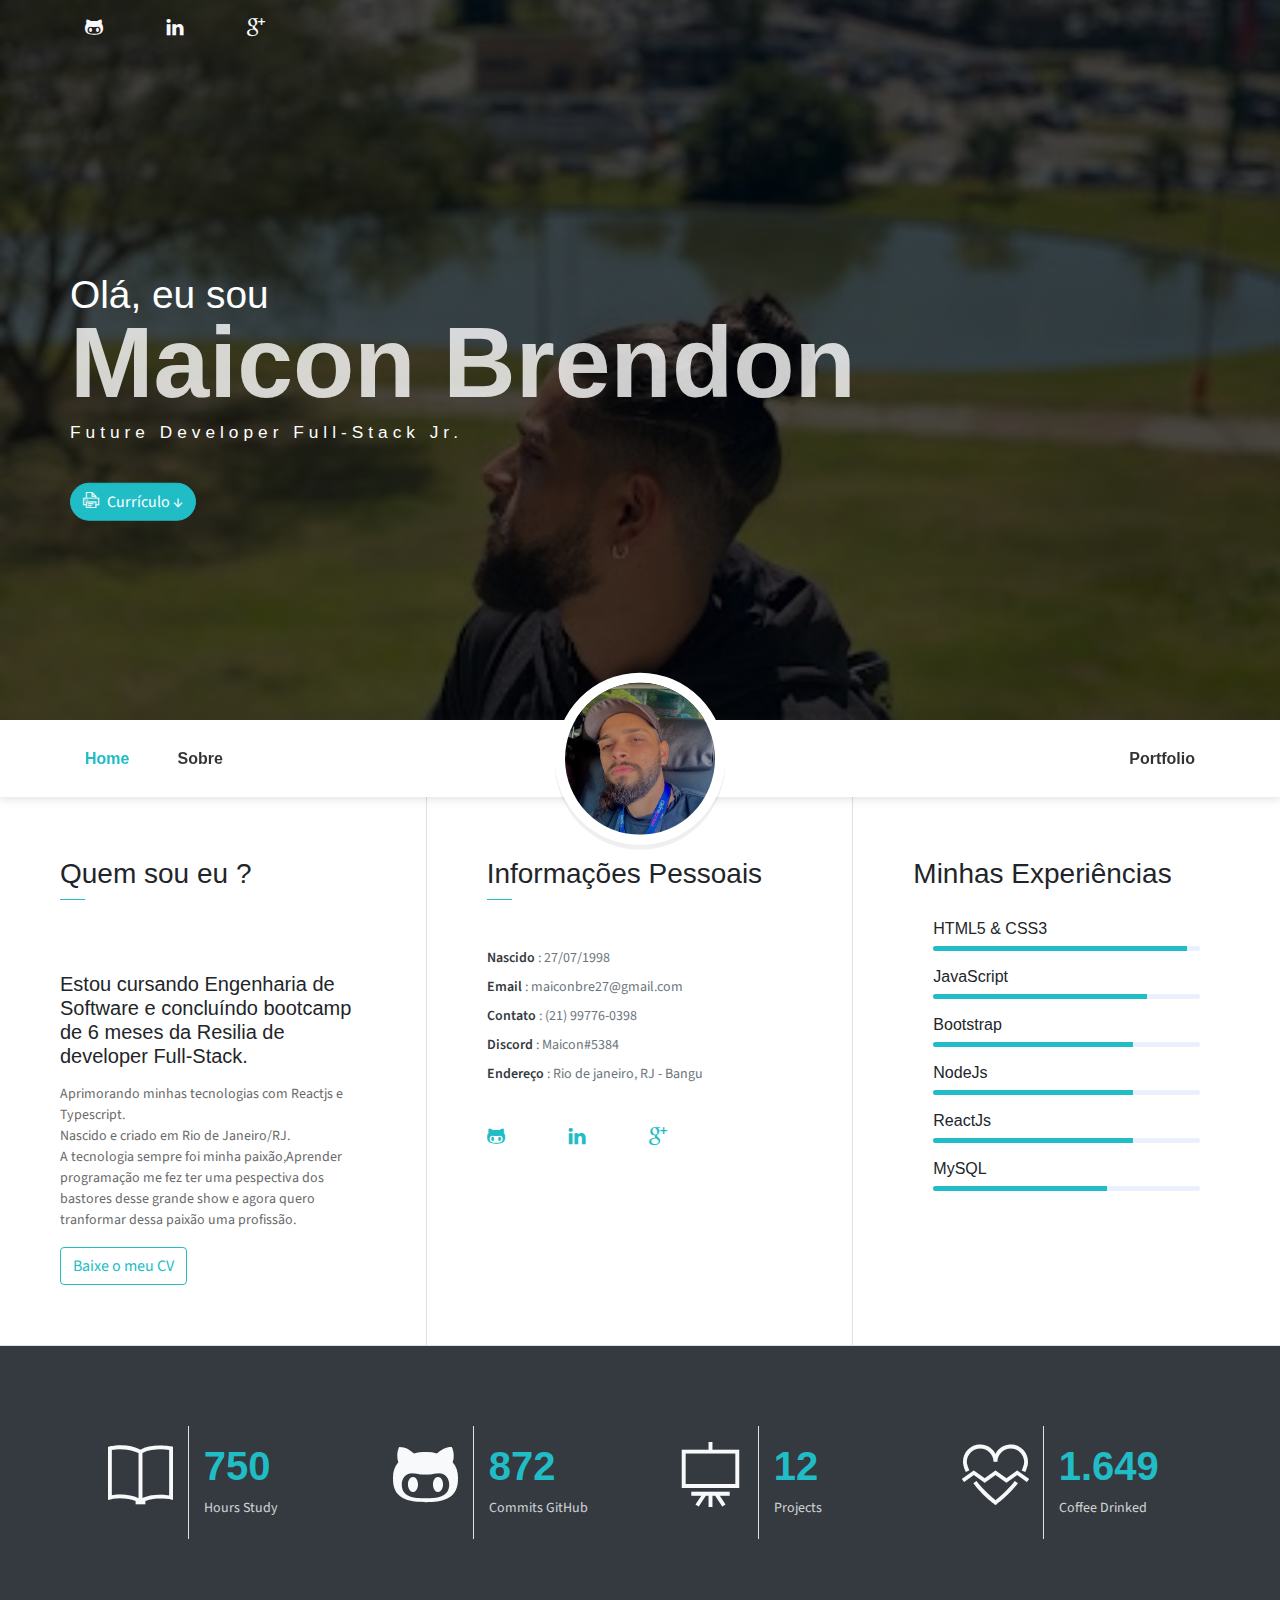
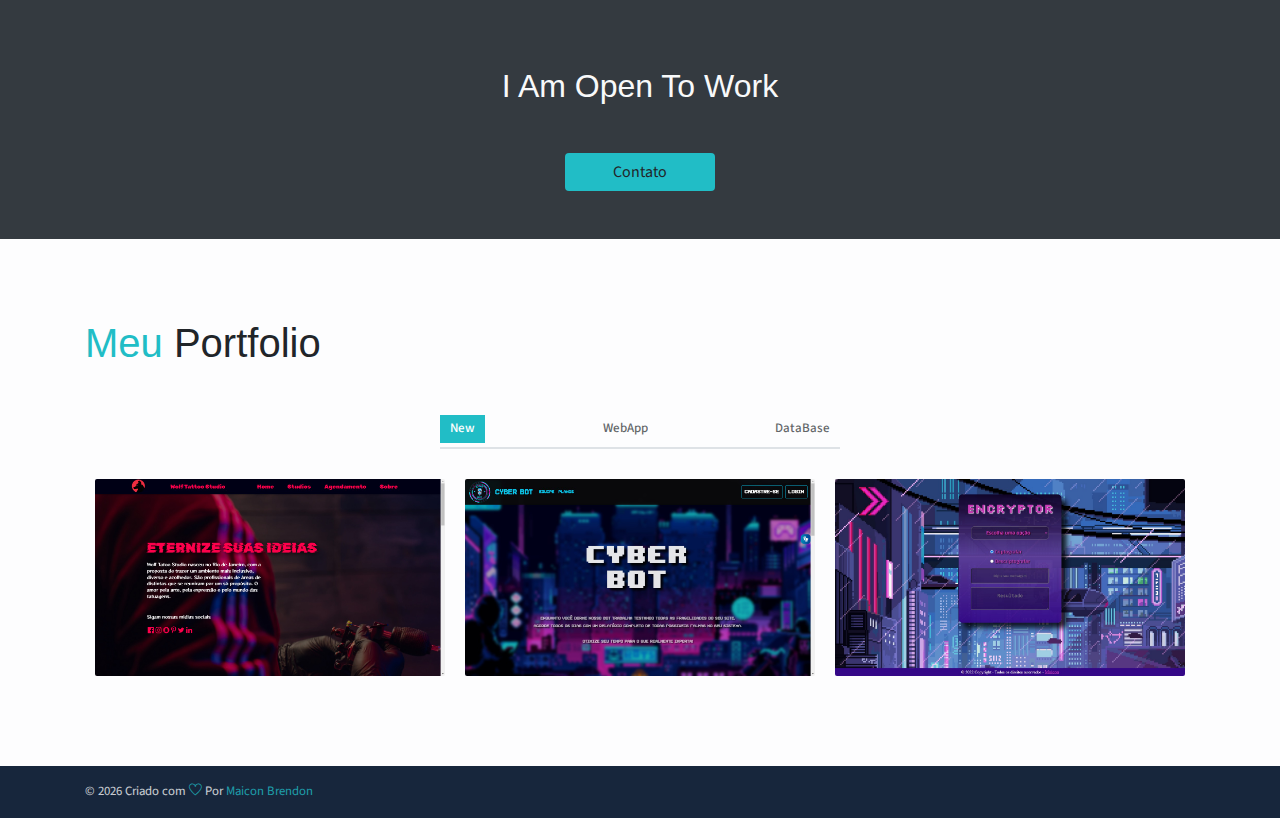
==== commit 975241a8: "Update index.html" ====
--- a/index.html
+++ b/index.html
@@ -73,10 +73,10 @@
             <div class="col-lg-4 about-card">
                 <h3 class="font-weight-light">Quem sou eu ?</h3>
                 <span class="line mb-5"></span>
-                <h5 class="mb-3">Futuro desenvolvedor Jr. <br>Cursando Egenharia de Software em busca da primeira oportunidade no mercado de trabalho.
+                <h5 class="mb-3"><br>Estou cursando Engenharia de Software e concluíndo bootcamp de 6 meses da Resilia de developer Full-Stack.
                 </h5>
-                <p class="mt-20">Nascido e criado em Rio de Janeiro/RJ.<br> A tecnologia sempre foi minha paixão e quero
-                    tranformar disso uma profissão.</p>
+                <p class="mt-20">Aprimorando minhas tecnologias com Reactjs e Typescript.
+                <br>Nascido e criado em Rio de Janeiro/RJ.<br> A tecnologia sempre foi minha paixão,Aprender programação me fez ter uma pespectiva dos bastores desse grande show e agora quero tranformar dessa paixão uma profissão.</p>
                 <a
                     href="https://docs.google.com/document/d/1qJkdGlMITbYzUSKzzNQLturrUmGFOZts/edit?usp=sharing&ouid=106747272976294875037&rtpof=true&sd=true">
                     <button class="btn btn-outline-danger"><i class="icon-down-circled2 "></i>Baixe o meu CV</button>
@@ -209,7 +209,7 @@
                     <a href="#" data-filter=".new" class="active">
                         New
                     </a>
-                    
+
                     <a href="#" data-filter=".branding">
                         WebApp
                     </a>
@@ -226,7 +226,8 @@
                                 <a class="img-popup" href="assets/imgs/web-1.png"></a>
                                 <div class="text-holder">
                                     <h6 class="title">MySQL & PowerBi</h6>
-                                    <p class="subtitle">Dashboard no conjunto de dados da Steam, afim de realizar uma visualização de dados no PowerBi a partir das Queries do MySQL.</p>
+                                    <p class="subtitle">Dashboard no conjunto de dados da Steam, afim de realizar uma
+                                        visualização de dados no PowerBi a partir das Queries do MySQL.</p>
                                 </div>
                             </div>
                         </div>
@@ -239,18 +240,33 @@
                                 <a class="img-popup" href="assets/imgs/web-2.png"></a>
                                 <div class="text-holder">
                                     <h6 class="title">NodeJS</h6>
-                                    <p class="subtitle">Consiste em usar o Node para criar um código que recebe uma lista de propriedades de CSS e devolve-as ordenadas de A-Z.</p>
-                                </div>
-                            </div>
-                        </div>
-                    </div>
-                    
+                                    <p class="subtitle">Consiste em usar o Node para criar um código que recebe uma
+                                        lista de propriedades de CSS e devolve-as ordenadas de A-Z.</p>
+                                </div>
+                            </div>
+                        </div>
+                    </div>
+
                     <div class="col-md-6 col-lg-4 web">
                         <div class="portfolio-item">
                             <img src="assets/imgs/web-4.jpg" class="img-fluid"
                                 alt="Download free bootstrap 4 admin dashboard, free boootstrap 4 templates">
                             <div class="content-holder">
-                                <a class="img-popup" href="assets/imgs/web-3.png"></a>
+                                <a class="img-popup" href="assets/imgs/web-4.jpg"></a>
+                                <div class="text-holder">
+                                    <h6 class="title">Bancos de dados Relacionais</h6>
+                                    <p class="subtitle">Sistema de relacionamento de entidades do sistema de educação
+                                        Resilia.</p>
+                                </div>
+                            </div>
+                        </div>
+                    </div>
+                    <div class="col-md-6 col-lg-4 web">
+                        <div class="portfolio-item">
+                            <img src="assets/imgs/web-5.jpg" class="img-fluid"
+                                alt="Download free bootstrap 4 admin dashboard, free boootstrap 4 templates">
+                            <div class="content-holder">
+                                <a class="img-popup" href="assets/imgs/web-5.jpg"></a>
                                 <div class="text-holder">
                                     <h6 class="title">JSON Sever</h6>
                                     <p class="subtitle">Data base para um site de Tatoo</p>
@@ -258,23 +274,10 @@
                             </div>
                         </div>
                     </div>
-                    <div class="col-md-6 col-lg-4 web">
-                        <div class="portfolio-item">
-                            <img src="assets/imgs/web-5.jpg" class="img-fluid"
-                                alt="Download free bootstrap 4 admin dashboard, free boootstrap 4 templates">
-                            <div class="content-holder">
-                                <a class="img-popup" href="assets/imgs/web-3.png"></a>
-                                <div class="text-holder">
-                                    <h6 class="title">JSON Sever</h6>
-                                    <p class="subtitle">Data base para um site de Tatoo</p>
-                                </div>
-                            </div>
-                        </div>
-                    </div>
-
-                    
-                    
-                   
+
+
+
+
                     <div class="col-md-6 col-lg-4 branding new">
                         <div class="portfolio-item">
                             <img src="assets/imgs/branding-1.jpg" class="img-fluid"
@@ -283,7 +286,9 @@
                                 <a class="img-popup" href="assets/imgs/branding-1.jpg"></a>
                                 <div class="text-holder">
                                     <h6 class="title">ReactJs + JSON Server</h6>
-                                    <p class="subtitle">Uma plataforma online que fornece informações sobre os estúdios de tatuagem, incluindo sua localização, horários de funcionamento, portfólio de trabalhos e também um formulário de agendamento em React.</p>
+                                    <p class="subtitle">Uma plataforma online que fornece informações sobre os estúdios
+                                        de tatuagem, incluindo sua localização, horários de funcionamento, portfólio de
+                                        trabalhos e também um formulário de agendamento em React.</p>
                                 </div>
                             </div>
                         </div>
@@ -295,8 +300,9 @@
                             <div class="content-holder">
                                 <a class="img-popup" href="assets/imgs/branding-2.jpg"></a>
                                 <div class="text-holder">
-                                    <h6 class="title">BRANDING</h6>
-                                    <p class="subtitle">Expedita corporis doloremque velit in totam!</p>
+                                    <h6 class="title">Bootstrap</h6>
+                                    <p class="subtitle">Projeto Módulo 2 em Squad, realizado para fins educacionais na
+                                        instituição Resilia. Consiste em aprimorar tecnicas de CSS3 com Bootstrap.</p>
                                 </div>
                             </div>
                         </div>
@@ -308,8 +314,10 @@
                             <div class="content-holder">
                                 <a class="img-popup" href="assets/imgs/branding-3.jpg"></a>
                                 <div class="text-holder">
-                                    <h6 class="title">BRANDING</h6>
-                                    <p class="subtitle">Expedita corporis doloremque velit in totam!</p>
+                                    <h6 class="title">React - Task Manager</h6>
+                                    <p class="subtitle">Este projeto é um exemplo simples de como utilizar o React para
+                                        criar um gerenciador de tarefas. Ele utiliza os hooks useState para gerenciar o
+                                        estado da aplicação.</p>
                                 </div>
                             </div>
                         </div>
@@ -321,8 +329,9 @@
                             <div class="content-holder">
                                 <a class="img-popup" href="assets/imgs/branding-4.jpg"></a>
                                 <div class="text-holder">
-                                    <h6 class="title">BRANDING</h6>
-                                    <p class="subtitle">Expedita corporis doloremque velit in totam!</p>
+                                    <h6 class="title">HTML e CSS3</h6>
+                                    <p class="subtitle">Primeiro projeto feito com HTML5 e CSS3, consiste em facilitar o
+                                        controle de clientes de um microempreendedor.</p>
                                 </div>
                             </div>
                         </div>
@@ -334,8 +343,10 @@
                             <div class="content-holder">
                                 <a class="img-popup" href="assets/imgs/branding-5.jpg"></a>
                                 <div class="text-holder">
-                                    <h6 class="title">BRANDING</h6>
-                                    <p class="subtitle">Expedita corporis doloremque velit in totam!</p>
+                                    <h6 class="title">Encryptor</h6>
+                                    <p class="subtitle">Encryptor - Mensagem Oculta, aplicação com técnicas de
+                                        manipulação do DOM para criptografar mensagens utilizando tipos como, Cifra de
+                                        César e Base 64.</p>
                                 </div>
                             </div>
                         </div>
@@ -372,4 +383,4 @@
 
 </body>
 
-</html>+</html>
--- a/assets/css/portifolio.css
+++ b/assets/css/portifolio.css
@@ -1,17 +1,4 @@
 @charset "UTF-8";
-/*!
-=========================================================
-*Landing page
-=========================================================
-
-* Copyright: 2019 DevCRUD (https://devcrud.com)
-* Licensed: (https://devcrud.com/licenses)
-* Coded by www.devcrud.com
-
-=========================================================
-
-* The above copyright notice and this permission notice shall be included in all copies or substantial portions of the Software.
-*/
 @import url("https://fonts.googleapis.com/css?family=Source+Sans+Pro:200,200i,300,300i,400,400i,600,600i,700,700i,900,900i&display=swap");
 :root {
   --blue: #79A9F5;
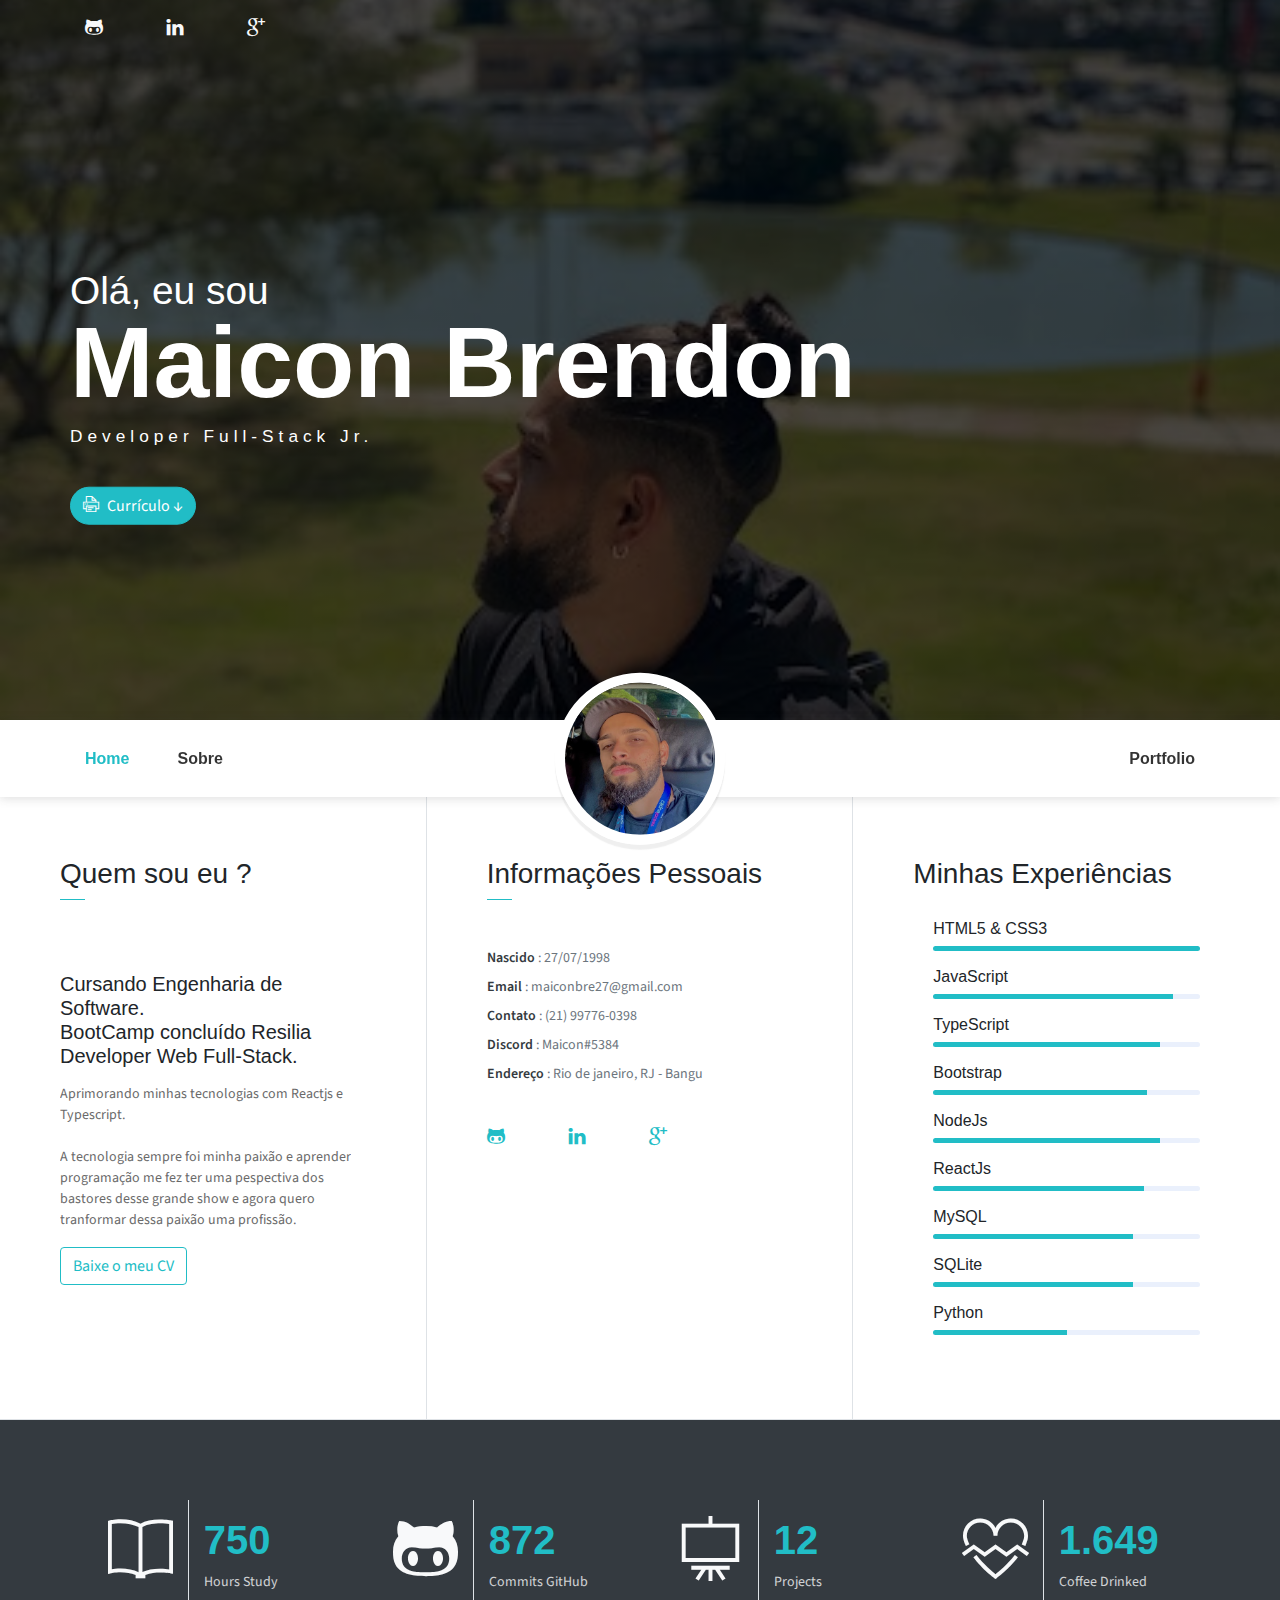
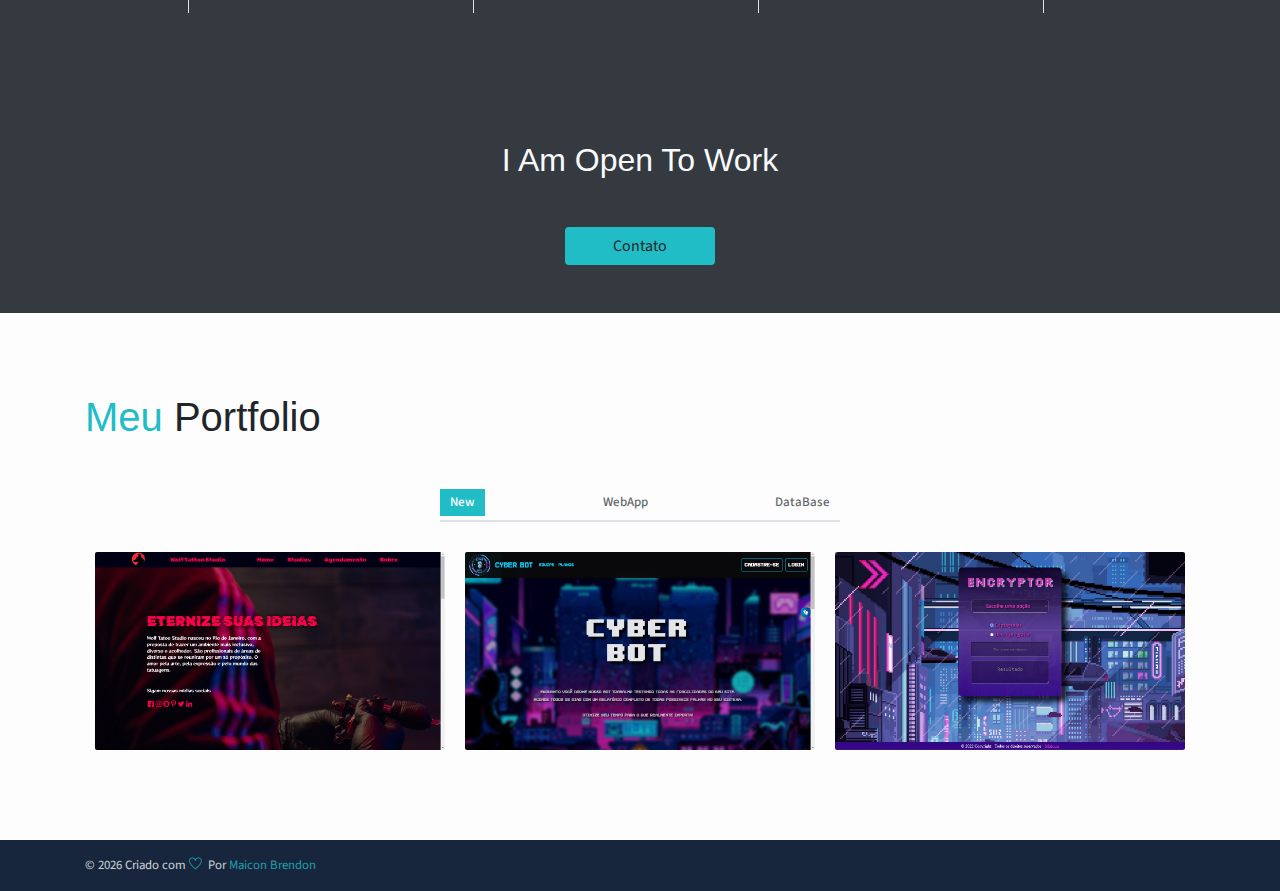
==== commit 99e77a7a: "Ajustes reponsividade" ====
--- a/index.html
+++ b/index.html
@@ -28,7 +28,7 @@
             <div class="header-content">
                 <h4 class="header-subtitle">Olá, eu sou</h4>
                 <h1 class="header-title">Maicon Brendon</h1>
-                <h6 class="header-mono">Future Developer Full-Stack Jr.</h6>
+                <h6 class="header-mono">Developer Full-Stack Jr.</h6>
                 <a
                     href="https://docs.google.com/document/d/1qJkdGlMITbYzUSKzzNQLturrUmGFOZts/edit?usp=sharing&ouid=106747272976294875037&rtpof=true&sd=true">
                     <button class="btn btn-primary btn-rounded"><i class="ti-printer pr-2"></i>Currículo ↓</button>
@@ -73,10 +73,10 @@
             <div class="col-lg-4 about-card">
                 <h3 class="font-weight-light">Quem sou eu ?</h3>
                 <span class="line mb-5"></span>
-                <h5 class="mb-3"><br>Estou cursando Engenharia de Software e concluíndo bootcamp de 6 meses da Resilia de developer Full-Stack.
+                <h5 class="mb-3"><br>Cursando Engenharia de Software.<br>BootCamp concluído Resilia Developer Web Full-Stack.
                 </h5>
                 <p class="mt-20">Aprimorando minhas tecnologias com Reactjs e Typescript.
-                <br>Nascido e criado em Rio de Janeiro/RJ.<br> A tecnologia sempre foi minha paixão,Aprender programação me fez ter uma pespectiva dos bastores desse grande show e agora quero tranformar dessa paixão uma profissão.</p>
+                <br><br>A tecnologia sempre foi minha paixão e aprender programação me fez ter uma pespectiva dos bastores desse grande show e agora quero tranformar dessa paixão uma profissão.</p>
                 <a
                     href="https://docs.google.com/document/d/1qJkdGlMITbYzUSKzzNQLturrUmGFOZts/edit?usp=sharing&ouid=106747272976294875037&rtpof=true&sd=true">
                     <button class="btn btn-outline-danger"><i class="icon-down-circled2 "></i>Baixe o meu CV</button>
@@ -106,34 +106,50 @@
                 <div class="card-body pb-2">
                     <h6>HTML5 &amp; CSS3</h6>
                     <div class="progress mb-3">
-                        <div class="progress-bar bg-danger" role="progressbar" style="width: 95%" aria-valuenow="25"
+                        <div class="progress-bar bg-danger" role="progressbar" style="width: 100%" aria-valuenow="25"
                             aria-valuemin="0" aria-valuemax="100"></div>
                     </div>
                     <h6>JavaScript</h6>
                     <div class="progress mb-3">
-                        <div class="progress-bar bg-danger" role="progressbar" style="width: 80%" aria-valuenow="25"
+                        <div class="progress-bar bg-danger" role="progressbar" style="width: 90%" aria-valuenow="25"
+                            aria-valuemin="0" aria-valuemax="100"></div>
+                    </div>
+                    <h6>TypeScript</h6>
+                    <div class="progress mb-3">
+                        <div class="progress-bar bg-danger" role="progressbar" style="width: 85%" aria-valuenow="75"
                             aria-valuemin="0" aria-valuemax="100"></div>
                     </div>
                     <h6>Bootstrap</h6>
                     <div class="progress mb-3">
-                        <div class="progress-bar bg-danger" role="progressbar" style="width: 75%" aria-valuenow="50"
+                        <div class="progress-bar bg-danger" role="progressbar" style="width: 80%" aria-valuenow="50"
                             aria-valuemin="0" aria-valuemax="100"></div>
                     </div>
                     <h6>NodeJs</h6>
                     <div class="progress mb-3">
+                        <div class="progress-bar bg-danger" role="progressbar" style="width: 85%" aria-valuenow="75"
+                            aria-valuemin="0" aria-valuemax="100"></div>
+                    </div>
+                    <h6>ReactJs</h6>
+                    <div class="progress mb-3">
+                        <div class="progress-bar bg-danger" role="progressbar" style="width: 79%" aria-valuenow="75"
+                            aria-valuemin="0" aria-valuemax="100"></div>
+                    </div>
+                    <h6>MySQL</h6>
+                    <div class="progress mb-3">
                         <div class="progress-bar bg-danger" role="progressbar" style="width: 75%" aria-valuenow="75"
                             aria-valuemin="0" aria-valuemax="100"></div>
                     </div>
-                    <h6>ReactJs</h6>
+                    <h6>SQLite</h6>
                     <div class="progress mb-3">
                         <div class="progress-bar bg-danger" role="progressbar" style="width: 75%" aria-valuenow="75"
                             aria-valuemin="0" aria-valuemax="100"></div>
                     </div>
-                    <h6>MySQL</h6>
-                    <div class="progress mb-3">
-                        <div class="progress-bar bg-danger" role="progressbar" style="width: 65%" aria-valuenow="75"
-                            aria-valuemin="0" aria-valuemax="100"></div>
-                    </div>
+                    <h6>Python</h6>
+                    <div class="progress mb-3">
+                        <div class="progress-bar bg-danger" role="progressbar" style="width: 50%" aria-valuenow="75"
+                            aria-valuemin="0" aria-valuemax="100"></div>
+                    </div>
+                    
                 </div>
             </div>
         </div>
@@ -361,9 +377,9 @@
         <div class="container">
             <p class="small mb-0 text-light">
                 &copy;
-                <script>document.write(new Date().getFullYear())</script> Criado com <i
-                    class="ti-heart text-danger"></i> Por <a href="https://github.com/maiconbre" target="_blank"><span
-                        class="text-danger" title="Bootstrap 4 Themes and Dashboards">Maicon Brendon</span></a>
+                <script>document.write(new Date().getFullYear())</script> Criado com  <i
+                    class="ti-heart text-danger"> </i>Por <a href="https://github.com/maiconbre" target="_blank"><span
+                        class="text-danger" title="Bootstrap 4 Themes and Dashboards"> Maicon Brendon</span></a>
             </p>
         </div>
     </footer>
--- a/assets/css/portifolio.css
+++ b/assets/css/portifolio.css
@@ -11526,9 +11526,10 @@
 .header .header-content .header-title {
   font-size: calc(40px + (120 - 40) * ((100vw - 300px) / (1600 - 300)));
   font-weight: bold;
-  line-height: .7;
+  line-height: 0.78em;
   margin-bottom: 25px;
   color: inherit;
+  
 }
 
 .header .header-content .header-mono {
@@ -11553,14 +11554,6 @@
     letter-spacing: 2px;
   }
 }
-
-.header-title {
-  font-size: 2.4rem;
-  font-weight: bold;
-  opacity: .8;
-  color: #212529;
-}
-
 .header-mini {
   min-height: 24rem;
   height: 24rem;
